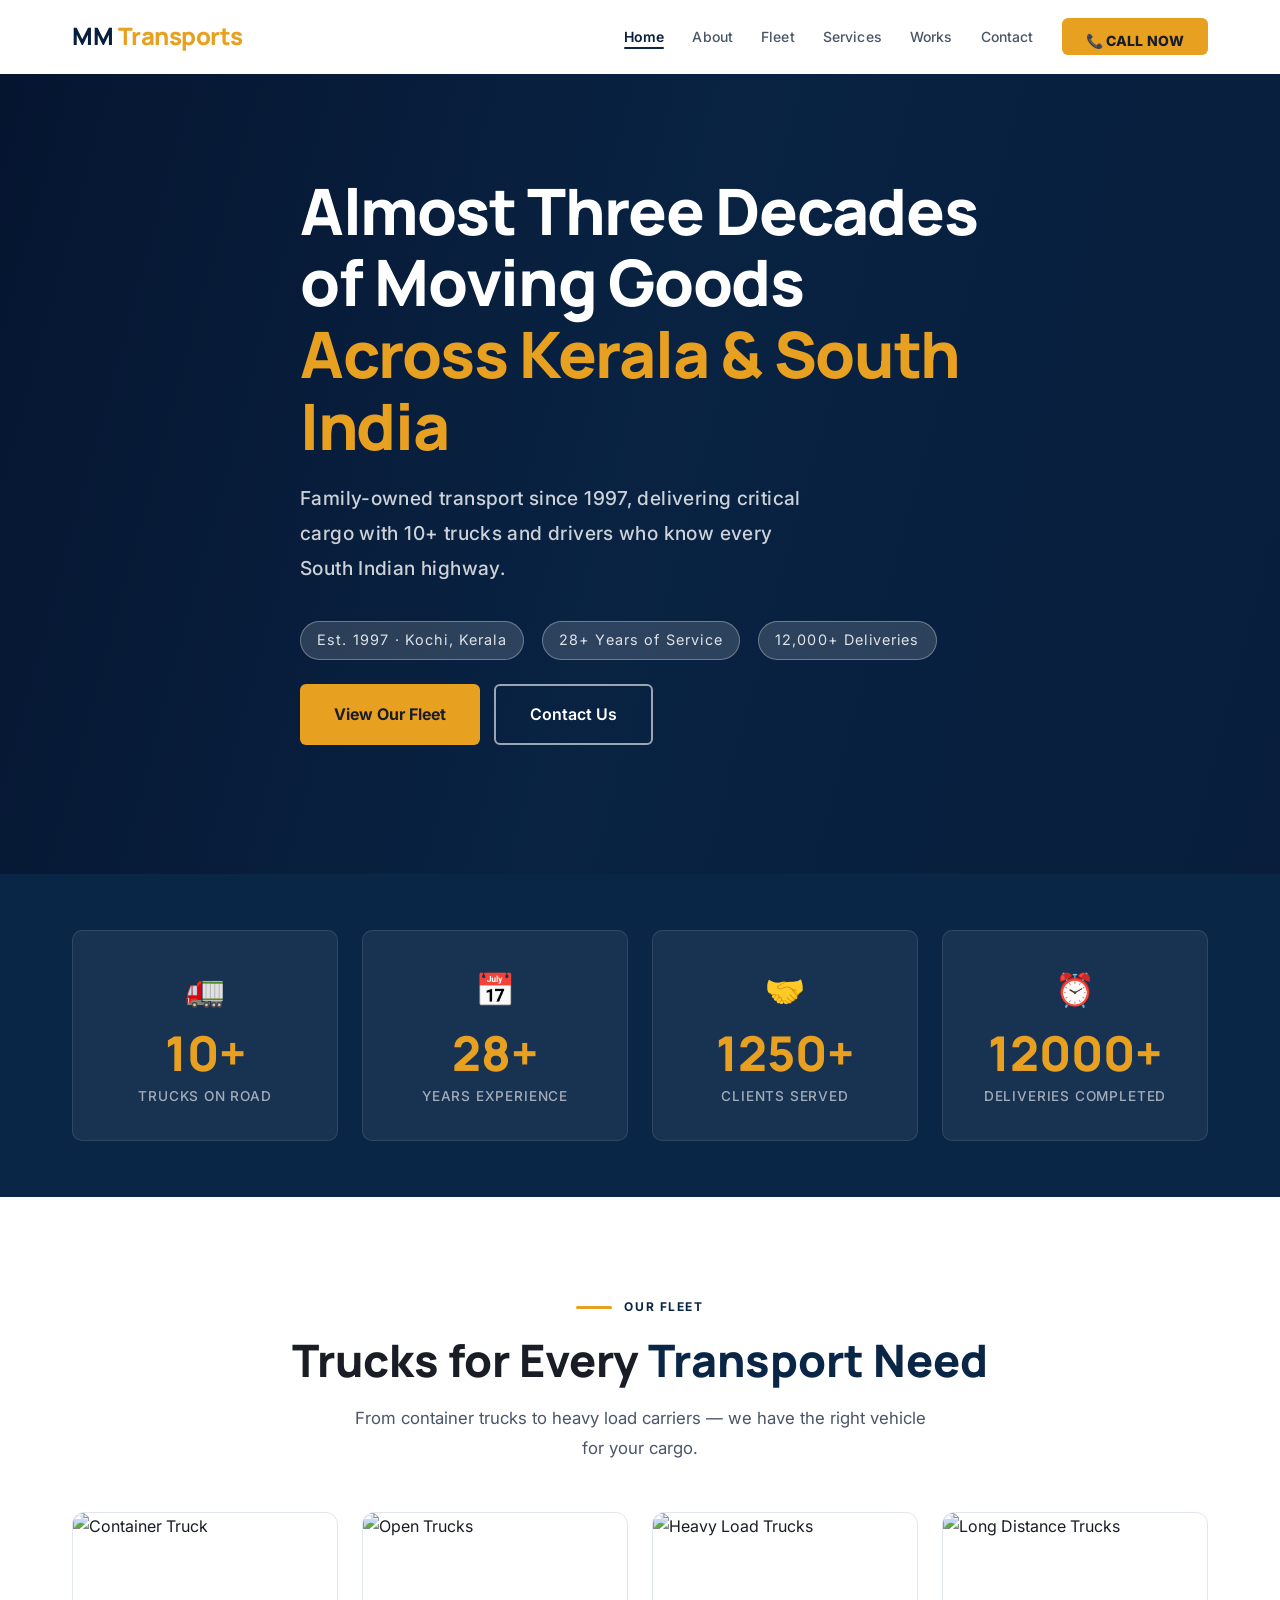
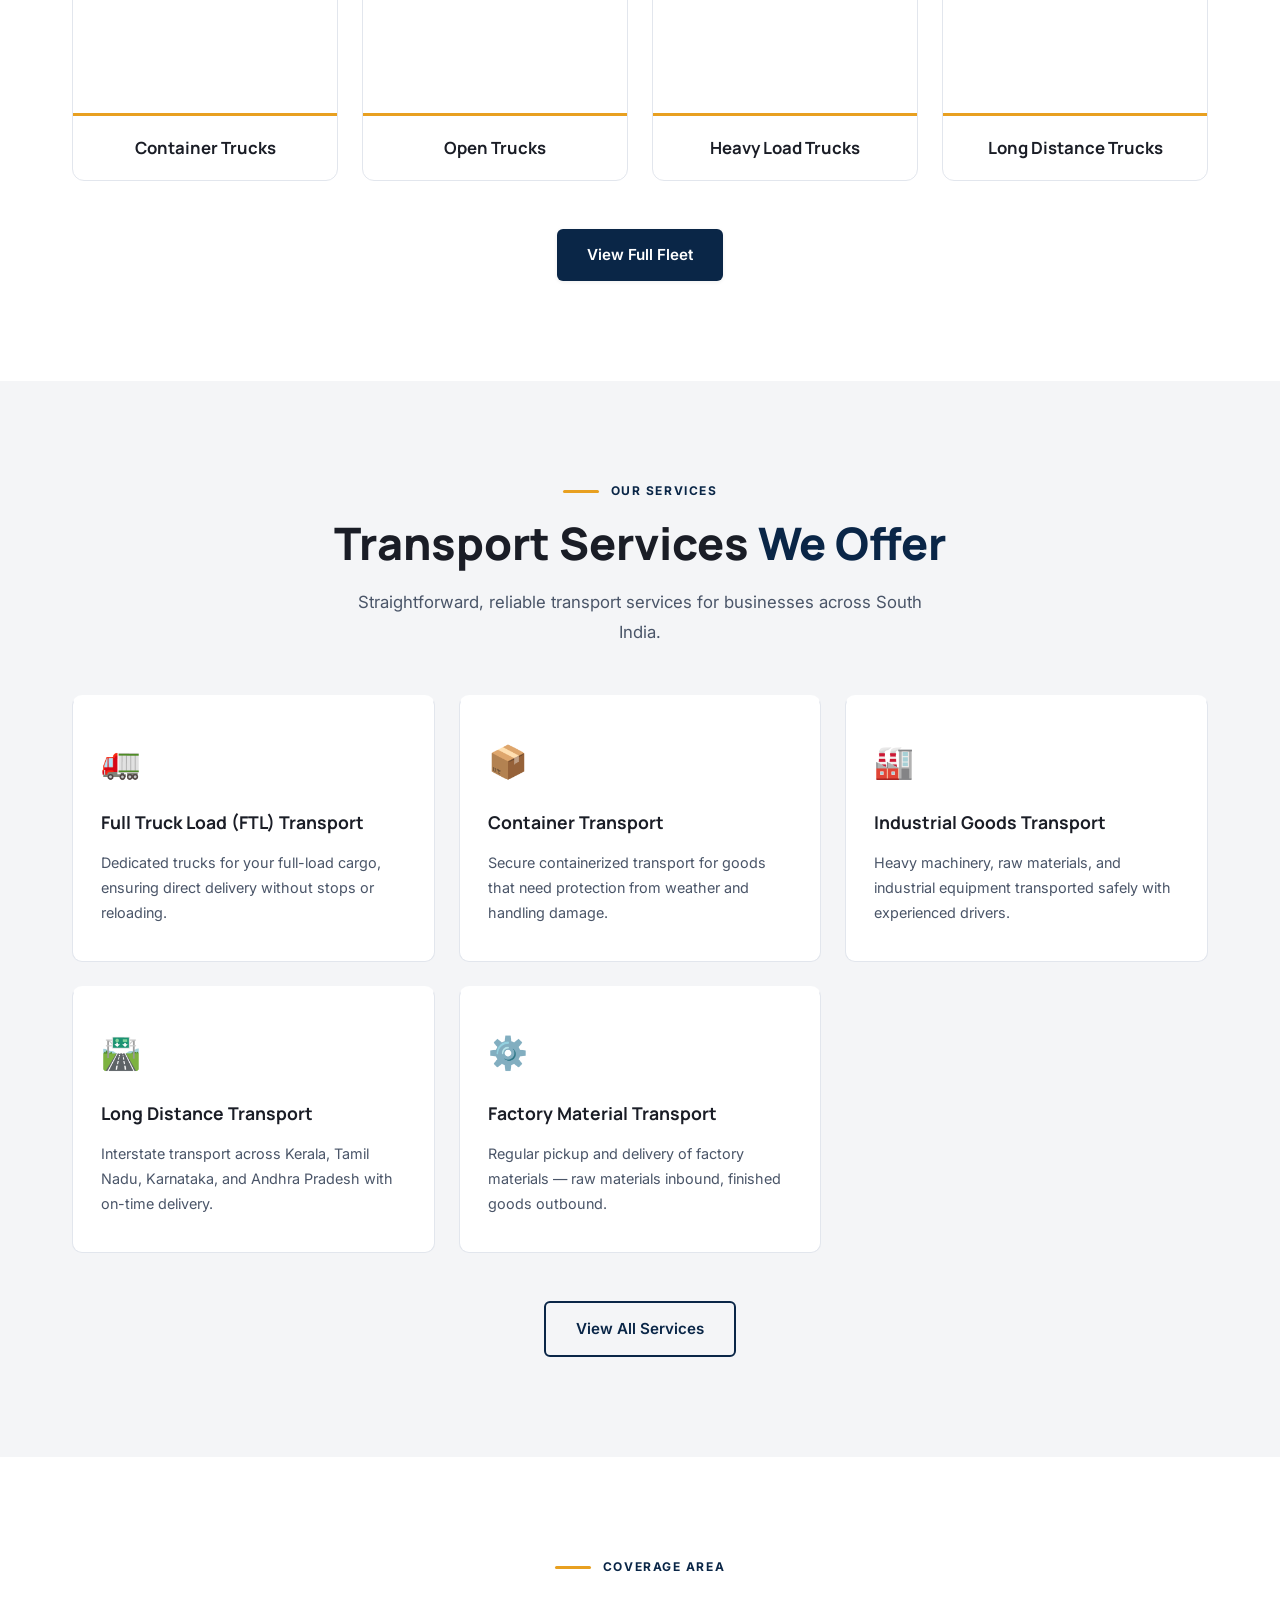
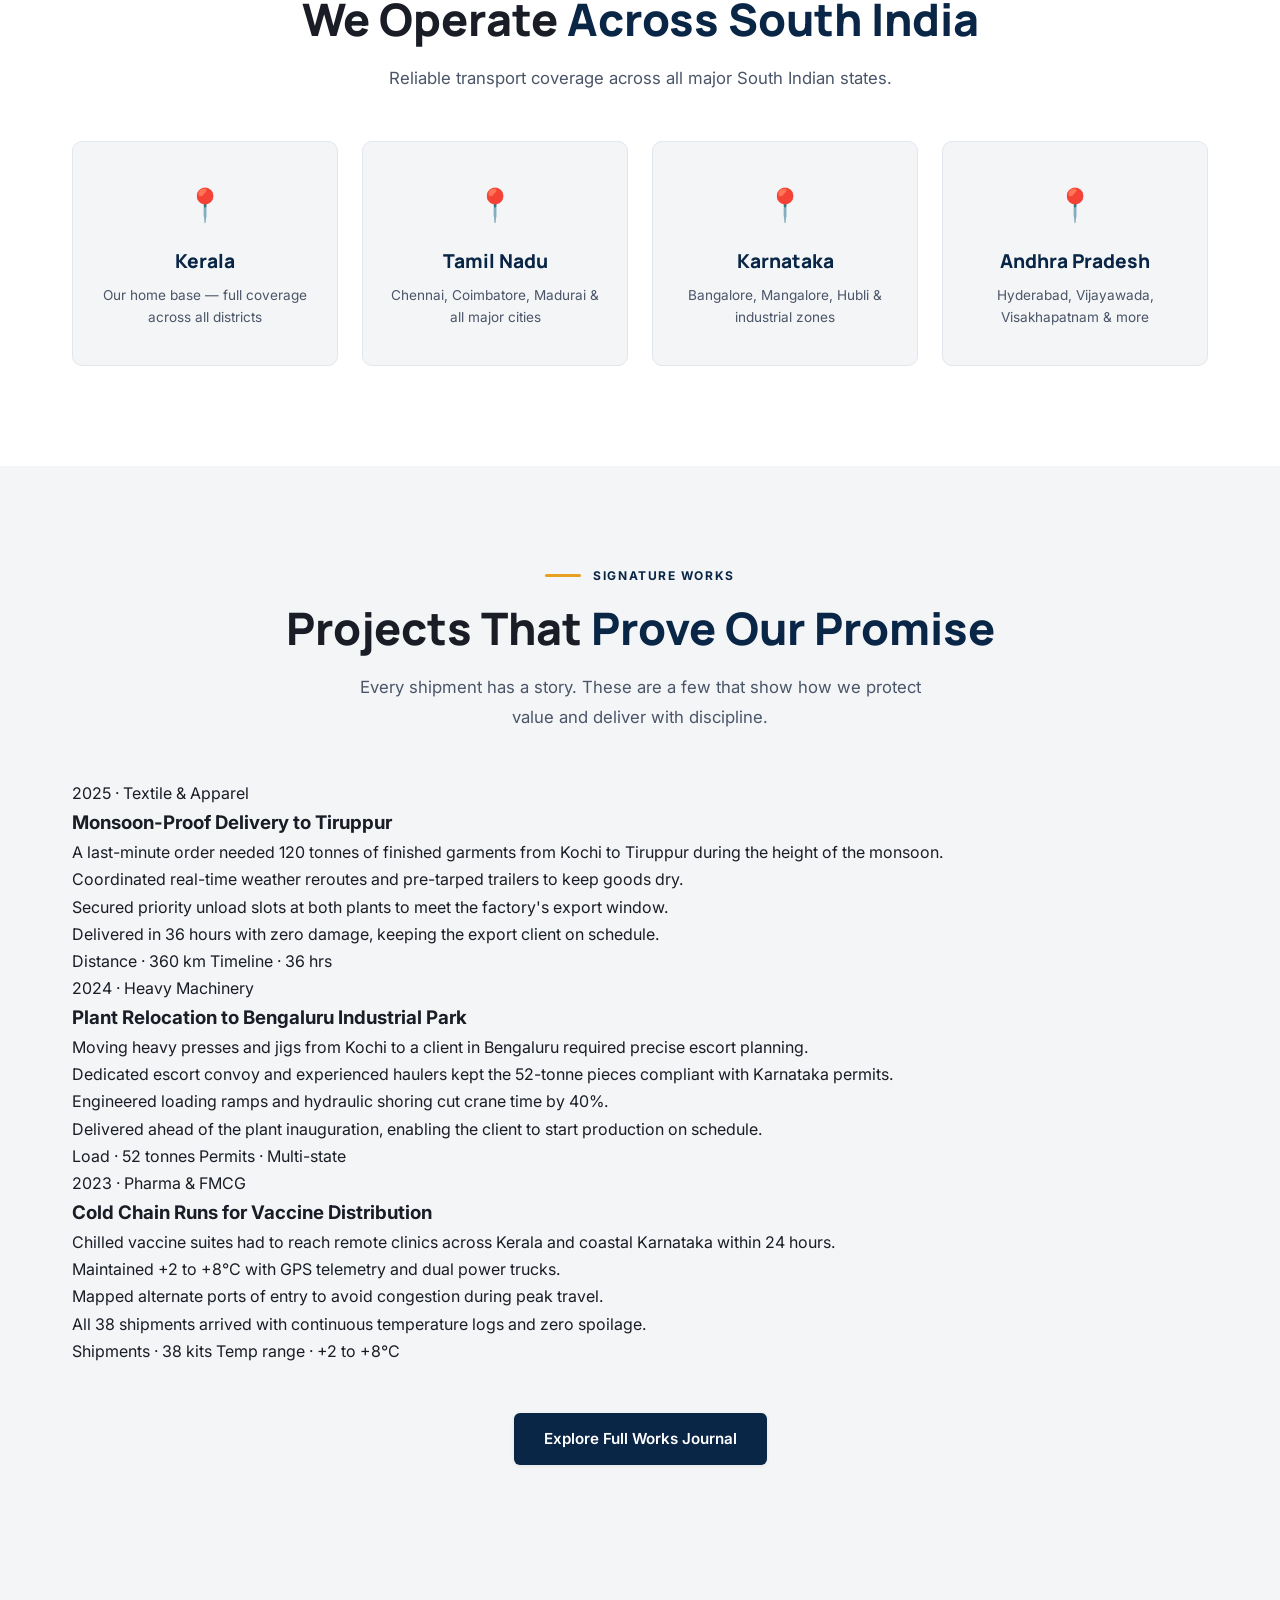
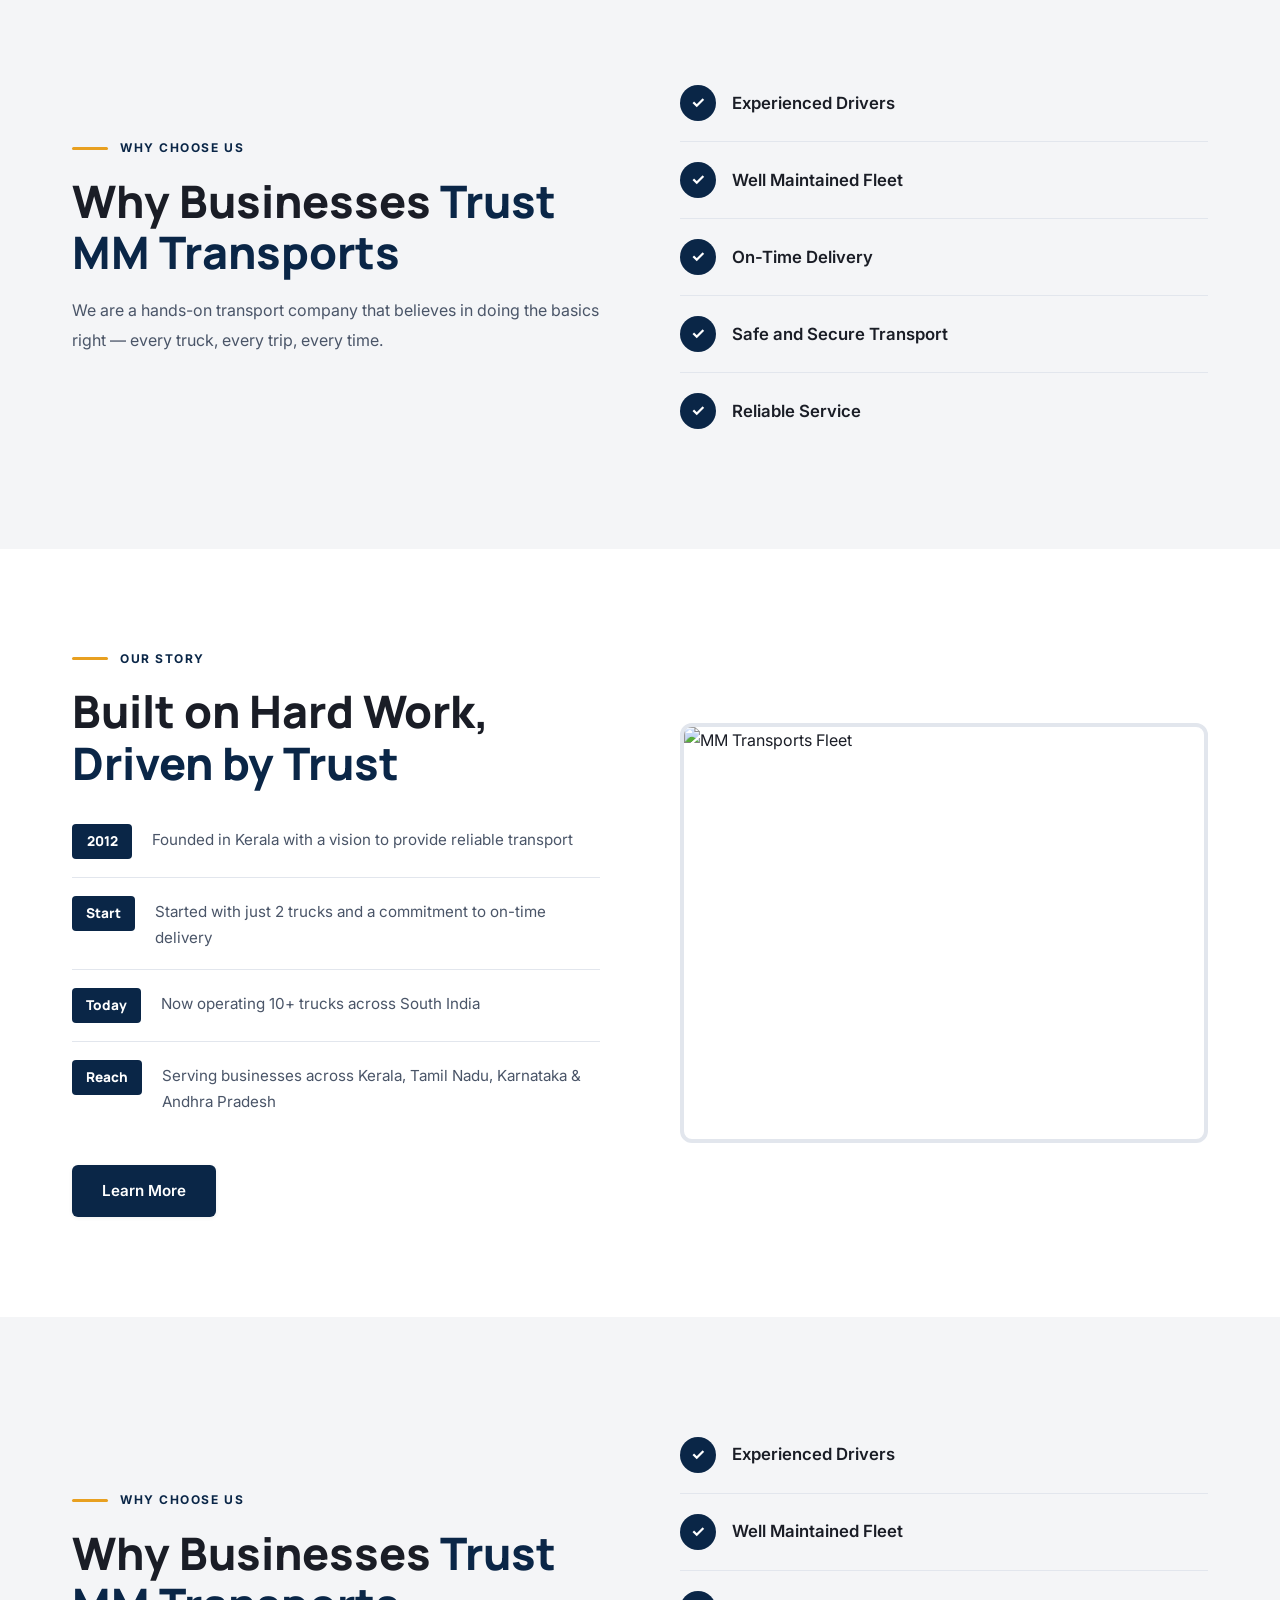
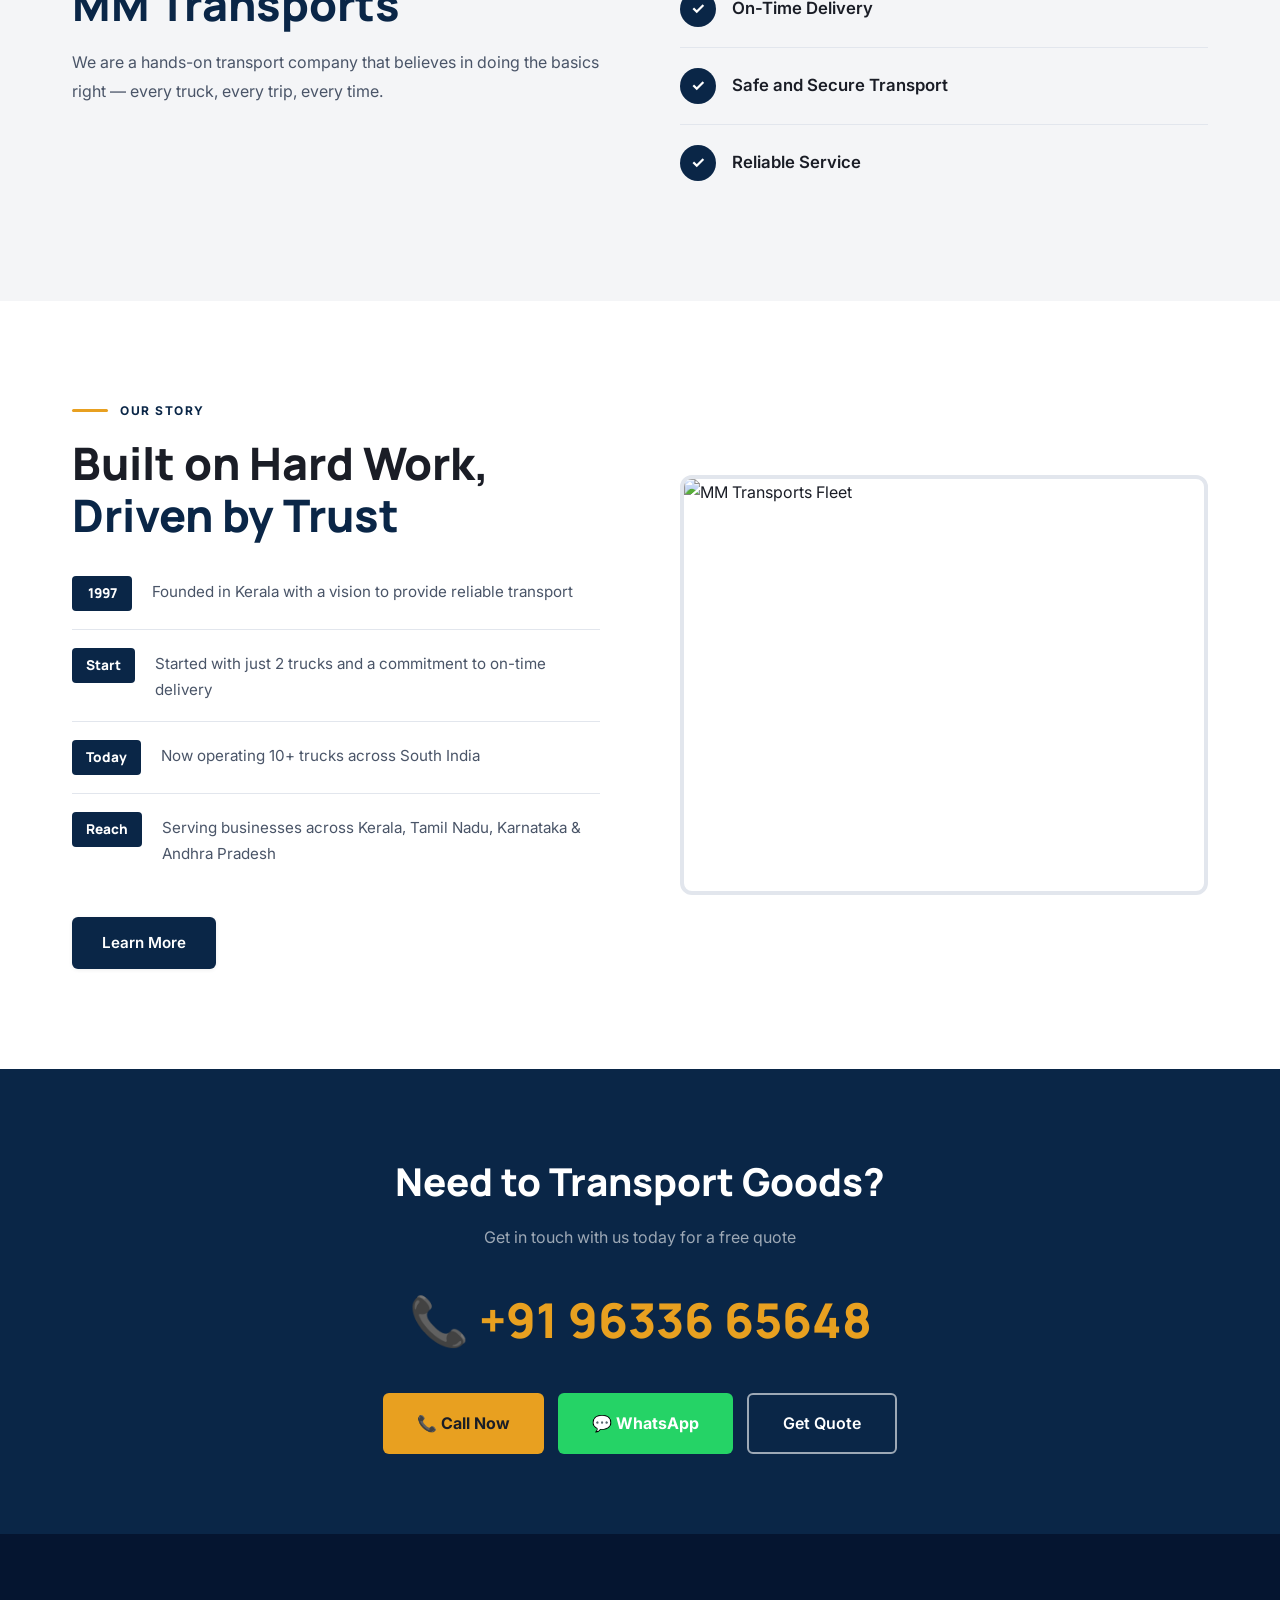
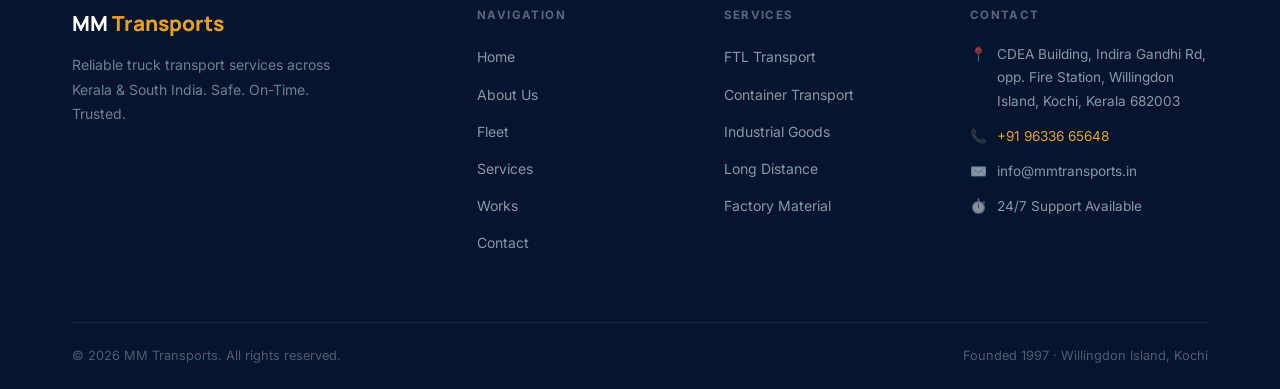
==== index.html @ feaeed1c "Center CTA button text and remove redundant hero company name" ====
<!DOCTYPE html>
<html lang="en">
<head>
  <meta charset="UTF-8" />
  <meta name="viewport" content="width=device-width, initial-scale=1.0" />
  <title>MM Transports — Almost 30 Years of Trusted Trucking Across South India</title>
  <meta name="description"
    content="MM Transports has been moving goods across Kerala and South India since 1997. 10+ trucks, 28+ years of experience, and 12,000+ successful deliveries built on safety and trust." />
  <link rel="canonical" href="https://mmtransports.in/" />
  <meta property="og:title" content="MM Transports — Almost 30 Years of Trusted Trucking Across South India" />
  <meta property="og:description" content="MM Transports has been moving goods across Kerala and South India since 1997. 10+ trucks, 28+ years of experience, and 12,000+ successful deliveries built on safety and trust." />
  <meta property="og:image" content="https://mmtransports.in/og-image.jpg" />
  <meta property="og:url" content="https://mmtransports.in/" />
  <meta property="og:type" content="website" />
  <link rel="stylesheet" href="style.css" />
  <script type="application/ld+json">
  {
    "@context": "https://schema.org",
    "@type": "MovingCompany",
    "name": "MM Transports",
    "image": "https://mmtransports.in/og-image.jpg",
    "description": "Family-owned transport since 1997, delivering critical cargo with 10+ trucks across South India.",
    "url": "https://mmtransports.in/",
    "telephone": "+919633665648",
    "address": {
      "@type": "PostalAddress",
      "streetAddress": "CDEA Building, Indira Gandhi Rd, opp. Fire Station, Willingdon Island",
      "addressLocality": "Kochi",
      "addressRegion": "Kerala",
      "postalCode": "682003",
      "addressCountry": "IN"
    },
    "foundingDate": "1997"
  }
  </script>
</head>
<body>

  <!-- ========== HEADER ========== -->
  <header class="site-header" id="site-header">
    <div class="container">
      <nav class="nav-inner">
        <a href="index.html" class="nav-logo">MM <span>Transports</span></a>
        <ul class="nav-links" id="nav-links">
          <li><a href="index.html">Home</a></li>
          <li><a href="about.html">About</a></li>
          <li><a href="fleet.html">Fleet</a></li>
          <li><a href="services.html">Services</a></li>
          <li><a href="works.html">Works</a></li>
          <li><a href="contact.html">Contact</a></li>
          <li><a href="tel:+919633665648" class="nav-cta nav-cta-phone">📞 CALL NOW</a></li>
        </ul>
        <button class="nav-toggle" id="nav-toggle" aria-label="Toggle navigation menu">
          <span></span><span></span><span></span>
        </button>
      </nav>
    </div>
  </header>

          <li><a href="tel:+919633665648" class="nav-cta nav-cta-phone">📞 CALL NOW</a></li>
        </ul>
        <button class="nav-toggle" id="nav-toggle" aria-label="Toggle navigation menu">
          <span></span><span></span><span></span>
        </button>
      </nav>
    </div>
  </header>

  <!-- ========== HERO ========== -->
  <section class="hero">
    <img src="https://images.unsplash.com/photo-1601584115197-04eefb3b6b0f?w=1920&q=80"
      alt="MM Transports truck fleet on highway" class="hero-photo" />
    <div class="hero-overlay"></div>
    <div class="container">
      <div class="hero-content">
        <h1 class="hero-title">
          Almost Three Decades of Moving Goods<br />
          <span>Across Kerala & South India</span>
        </h1>
        <p class="hero-desc">
          Family-owned transport since 1997, delivering critical cargo with 10+ trucks and drivers who know every South Indian highway.
        </p>
        <div class="hero-meta">
          <span>Est. 1997 · Kochi, Kerala</span>
          <span>28+ Years of Service</span>
          <span>12,000+ Deliveries</span>
        </div>
        <div class="hero-actions">
          <a href="fleet.html" class="btn btn-amber btn-lg">View Our Fleet</a>
          <a href="contact.html" class="btn btn-outline-white btn-lg">Contact Us</a>
        </div>
      </div>
    </div>
  </section>

  <!-- ========== FLEET STRENGTH SECTION ========== -->
  <section class="fleet-strength">
    <div class="container">
      <div class="fleet-strength-grid">
        <div class="strength-card reveal">
          <div class="strength-icon">🚛</div>
          <div class="strength-number" data-target="10" data-suffix="+">0+</div>
          <div class="strength-label">Trucks on Road</div>
        </div>
        <div class="strength-card reveal reveal-delay-1">
          <div class="strength-icon">📅</div>
          <div class="strength-number" data-target="28" data-suffix="+">0+</div>
          <div class="strength-label">Years Experience</div>
        </div>
        <div class="strength-card reveal reveal-delay-2">
          <div class="strength-icon">🤝</div>
          <div class="strength-number" data-target="1250" data-suffix="+">0+</div>
          <div class="strength-label">Clients Served</div>
        </div>
        <div class="strength-card reveal reveal-delay-3">
          <div class="strength-icon">⏰</div>
          <div class="strength-number" data-target="12000" data-suffix="+">0+</div>
          <div class="strength-label">Deliveries Completed</div>
        </div>
      </div>
    </div>
  </section>

  <!-- ========== FLEET PREVIEW SECTION ========== -->
  <section class="section bg-white" id="fleet-preview">
    <div class="container">
      <div class="text-center reveal" style="margin-bottom: 48px;">
        <div class="section-tag" style="justify-content:center;">
          <div class="section-tag-line"></div>
          <span class="section-tag-text">Our Fleet</span>
        </div>
        <h2 class="section-title">Trucks for Every <span>Transport Need</span></h2>
        <p class="section-sub">From container trucks to heavy load carriers — we have the right vehicle for your cargo.
        </p>
      </div>

      <div class="fleet-preview-grid">
        <div class="fleet-preview-card reveal">
          <div class="fleet-preview-img">
            <img src="https://images.unsplash.com/photo-1586528116311-ad8dd3c8310d?w=600&q=80" alt="Container Truck" />
          </div>
          <div class="fleet-preview-label">Container Trucks</div>
        </div>
        <div class="fleet-preview-card reveal reveal-delay-1">
          <div class="fleet-preview-img">
            <img src="https://images.unsplash.com/photo-1519003722824-194d4455a60c?w=600&q=80" alt="Open Trucks" />
          </div>
          <div class="fleet-preview-label">Open Trucks</div>
        </div>
        <div class="fleet-preview-card reveal reveal-delay-2">
          <div class="fleet-preview-img">
            <img src="https://images.unsplash.com/photo-1558618666-fcd25c85f82e?w=600&q=80" alt="Heavy Load Trucks" />
          </div>
          <div class="fleet-preview-label">Heavy Load Trucks</div>
        </div>
        <div class="fleet-preview-card reveal reveal-delay-3">
          <div class="fleet-preview-img">
            <img src="https://images.unsplash.com/photo-1601584115197-04eefb3b6b0f?w=600&q=80"
              alt="Long Distance Trucks" />
          </div>
          <div class="fleet-preview-label">Long Distance Trucks</div>
        </div>
      </div>

      <div style="margin-top: 48px; text-align: center;">
        <a href="fleet.html" class="btn btn-primary">View Full Fleet</a>
      </div>
    </div>
  </section>

  <!-- ========== SERVICES SECTION ========== -->
  <section class="section bg-gray" id="services">
    <div class="container">
      <div class="text-center reveal" style="margin-bottom: 48px;">
        <div class="section-tag" style="justify-content:center;">
          <div class="section-tag-line"></div>
          <span class="section-tag-text">Our Services</span>
        </div>
        <h2 class="section-title">Transport Services <span>We Offer</span></h2>
        <p class="section-sub">Straightforward, reliable transport services for businesses across South India.</p>
      </div>

      <div class="services-grid">
        <div class="service-home-card reveal">
          <div class="service-home-icon">🚛</div>
          <h3 class="service-home-title">Full Truck Load (FTL) Transport</h3>
          <p class="service-home-text">Dedicated trucks for your full-load cargo, ensuring direct delivery without stops
            or reloading.</p>
        </div>
        <div class="service-home-card reveal reveal-delay-1">
          <div class="service-home-icon">📦</div>
          <h3 class="service-home-title">Container Transport</h3>
          <p class="service-home-text">Secure containerized transport for goods that need protection from weather and
            handling damage.</p>
        </div>
        <div class="service-home-card reveal reveal-delay-2">
          <div class="service-home-icon">🏭</div>
          <h3 class="service-home-title">Industrial Goods Transport</h3>
          <p class="service-home-text">Heavy machinery, raw materials, and industrial equipment transported safely with
            experienced drivers.</p>
        </div>
        <div class="service-home-card reveal reveal-delay-3">
          <div class="service-home-icon">🛣️</div>
          <h3 class="service-home-title">Long Distance Transport</h3>
          <p class="service-home-text">Interstate transport across Kerala, Tamil Nadu, Karnataka, and Andhra Pradesh
            with on-time delivery.</p>
        </div>
        <div class="service-home-card reveal reveal-delay-4">
          <div class="service-home-icon">⚙️</div>
          <h3 class="service-home-title">Factory Material Transport</h3>
          <p class="service-home-text">Regular pickup and delivery of factory materials — raw materials inbound,
            finished goods outbound.</p>
        </div>
      </div>

      <div style="margin-top: 48px; text-align: center;">
        <a href="services.html" class="btn btn-outline">View All Services</a>
      </div>
    </div>
  </section>

  <!-- ========== COVERAGE AREA SECTION ========== -->
  <section class="section bg-white" id="coverage">
    <div class="container">
      <div class="text-center reveal" style="margin-bottom: 48px;">
        <div class="section-tag" style="justify-content:center;">
          <div class="section-tag-line"></div>
          <span class="section-tag-text">Coverage Area</span>
        </div>
        <h2 class="section-title">We Operate <span>Across South India</span></h2>
        <p class="section-sub">Reliable transport coverage across all major South Indian states.</p>
      </div>

      <div class="coverage-grid">
        <div class="coverage-card reveal">
          <div class="coverage-state-icon">📍</div>
          <h3 class="coverage-state">Kerala</h3>
          <p class="coverage-desc">Our home base — full coverage across all districts</p>
        </div>
        <div class="coverage-card reveal reveal-delay-1">
          <div class="coverage-state-icon">📍</div>
          <h3 class="coverage-state">Tamil Nadu</h3>
          <p class="coverage-desc">Chennai, Coimbatore, Madurai & all major cities</p>
        </div>
        <div class="coverage-card reveal reveal-delay-2">
          <div class="coverage-state-icon">📍</div>
          <h3 class="coverage-state">Karnataka</h3>
          <p class="coverage-desc">Bangalore, Mangalore, Hubli & industrial zones</p>
        </div>
        <div class="coverage-card reveal reveal-delay-3">
          <div class="coverage-state-icon">📍</div>
          <h3 class="coverage-state">Andhra Pradesh</h3>
          <p class="coverage-desc">Hyderabad, Vijayawada, Visakhapatnam & more</p>
        </div>
      </div>
    </div>
  </section>

  <!-- ========== SIGNATURE WORKS SECTION ========== -->
  <section class="section bg-gray" id="work-preview">
    <div class="container">
      <div class="text-center reveal" style="margin-bottom: 48px;">
        <div class="section-tag" style="justify-content:center;">
          <div class="section-tag-line"></div>
          <span class="section-tag-text">Signature Works</span>
        </div>
        <h2 class="section-title">Projects That <span>Prove Our Promise</span></h2>
        <p class="section-sub">Every shipment has a story. These are a few that show how we protect value and deliver with discipline.</p>
      </div>

      <div class="work-grid">
        <article class="work-card reveal">
          <div class="work-pill">2025 · Textile & Apparel</div>
          <h3 class="work-title">Monsoon-Proof Delivery to Tiruppur</h3>
          <p class="work-summary">A last-minute order needed 120 tonnes of finished garments from Kochi to Tiruppur during the height of the monsoon.</p>
          <ul class="work-highlights">
            <li>Coordinated real-time weather reroutes and pre-tarped trailers to keep goods dry.</li>
            <li>Secured priority unload slots at both plants to meet the factory's export window.</li>
            <li>Delivered in 36 hours with zero damage, keeping the export client on schedule.</li>
          </ul>
          <div class="work-meta">
            <span>Distance · 360 km</span>
            <span>Timeline · 36 hrs</span>
          </div>
        </article>

        <article class="work-card reveal reveal-delay-1">
          <div class="work-pill">2024 · Heavy Machinery</div>
          <h3 class="work-title">Plant Relocation to Bengaluru Industrial Park</h3>
          <p class="work-summary">Moving heavy presses and jigs from Kochi to a client in Bengaluru required precise escort planning.</p>
          <ul class="work-highlights">
            <li>Dedicated escort convoy and experienced haulers kept the 52-tonne pieces compliant with Karnataka permits.</li>
            <li>Engineered loading ramps and hydraulic shoring cut crane time by 40%.</li>
            <li>Delivered ahead of the plant inauguration, enabling the client to start production on schedule.</li>
          </ul>
          <div class="work-meta">
            <span>Load · 52 tonnes</span>
            <span>Permits · Multi-state</span>
          </div>
        </article>

        <article class="work-card reveal reveal-delay-2">
          <div class="work-pill">2023 · Pharma & FMCG</div>
          <h3 class="work-title">Cold Chain Runs for Vaccine Distribution</h3>
          <p class="work-summary">Chilled vaccine suites had to reach remote clinics across Kerala and coastal Karnataka within 24 hours.</p>
          <ul class="work-highlights">
            <li>Maintained +2 to +8°C with GPS telemetry and dual power trucks.</li>
            <li>Mapped alternate ports of entry to avoid congestion during peak travel.</li>
            <li>All 38 shipments arrived with continuous temperature logs and zero spoilage.</li>
          </ul>
          <div class="work-meta">
            <span>Shipments · 38 kits</span>
            <span>Temp range · +2 to +8°C</span>
          </div>
        </article>
      </div>

      <div style="margin-top: 48px; text-align: center;">
        <a href="works.html" class="btn btn-primary">Explore Full Works Journal</a>
      </div>
    </div>
  </section>

  <!-- ========== WHY CHOOSE US SECTION ========== -->
  <section class="section bg-gray" id="why-us">
    <div class="container">
      <div class="grid-2" style="gap: 80px;">
        <div class="reveal">
          <div class="section-tag">
            <div class="section-tag-line"></div>
            <span class="section-tag-text">Why Choose Us</span>
          </div>
          <h2 class="section-title">Why Businesses <span>Trust MM Transports</span></h2>
          <p style="color: var(--text-mid); line-height: 1.85; margin-bottom: 20px;">
            We are a hands-on transport company that believes in doing the basics right — every truck, every trip, every
            time.
          </p>
        </div>

        <div class="reveal reveal-delay-2">
          <div class="checklist-section">
            <div class="checklist-item-home">
              <span class="checklist-check-icon">✓</span>
              <span>Experienced Drivers</span>
            </div>
            <div class="checklist-item-home">
              <span class="checklist-check-icon">✓</span>
              <span>Well Maintained Fleet</span>
            </div>
            <div class="checklist-item-home">
              <span class="checklist-check-icon">✓</span>
              <span>On-Time Delivery</span>
            </div>
            <div class="checklist-item-home">
              <span class="checklist-check-icon">✓</span>
              <span>Safe and Secure Transport</span>
            </div>
            <div class="checklist-item-home">
              <span class="checklist-check-icon">✓</span>
              <span>Reliable Service</span>
            </div>
          </div>
        </div>
      </div>
    </div>
  </section>

  <!-- ========== ABOUT PREVIEW SECTION ========== -->
  <section class="section bg-white" id="about-preview">
    <div class="container">
      <div class="grid-2" style="gap: 80px;">
        <div class="reveal">
          <div class="section-tag">
            <div class="section-tag-line"></div>
            <span class="section-tag-text">Our Story</span>
          </div>
          <h2 class="section-title">Built on Hard Work, <span>Driven by Trust</span></h2>
          <div class="about-story">
            <div class="story-milestone">
              <div class="story-year">2012</div>
              <div class="story-text">Founded in Kerala with a vision to provide reliable transport</div>
            </div>
            <div class="story-milestone">
              <div class="story-year">Start</div>
              <div class="story-text">Started with just 2 trucks and a commitment to on-time delivery</div>
            </div>
            <div class="story-milestone">
              <div class="story-year">Today</div>
              <div class="story-text">Now operating 10+ trucks across South India</div>
            </div>
            <div class="story-milestone">
              <div class="story-year">Reach</div>
              <div class="story-text">Serving businesses across Kerala, Tamil Nadu, Karnataka & Andhra Pradesh</div>
            </div>
          </div>
          <a href="about.html" class="btn btn-primary" style="margin-top: 32px;">Learn More</a>
        </div>

        <div class="reveal reveal-delay-2">
          <img src="https://images.unsplash.com/photo-1601584115197-04eefb3b6b0f?w=700&q=80" alt="MM Transports Fleet"
            class="about-preview-image" />
        </div>
      </div>
    </div>
  </section>

  <!-- ========== CONTACT CTA SECTION ========== -->
  <section class="section bg-gray" id="why-us">
    <div class="container">
      <div class="grid-2" style="gap: 80px;">
        <div class="reveal">
          <div class="section-tag">
            <div class="section-tag-line"></div>
            <span class="section-tag-text">Why Choose Us</span>
          </div>
          <h2 class="section-title">Why Businesses <span>Trust MM Transports</span></h2>
          <p style="color: var(--text-mid); line-height: 1.85; margin-bottom: 20px;">
            We are a hands-on transport company that believes in doing the basics right — every truck, every trip, every
            time.
          </p>
        </div>

        <div class="reveal reveal-delay-2">
          <div class="checklist-section">
            <div class="checklist-item-home">
              <span class="checklist-check-icon">✓</span>
              <span>Experienced Drivers</span>
            </div>
            <div class="checklist-item-home">
              <span class="checklist-check-icon">✓</span>
              <span>Well Maintained Fleet</span>
            </div>
            <div class="checklist-item-home">
              <span class="checklist-check-icon">✓</span>
              <span>On-Time Delivery</span>
            </div>
            <div class="checklist-item-home">
              <span class="checklist-check-icon">✓</span>
              <span>Safe and Secure Transport</span>
            </div>
            <div class="checklist-item-home">
              <span class="checklist-check-icon">✓</span>
              <span>Reliable Service</span>
            </div>
          </div>
        </div>
      </div>
    </div>
  </section>

  <!-- ========== ABOUT PREVIEW SECTION ========== -->
  <section class="section bg-white" id="about-preview">
    <div class="container">
      <div class="grid-2" style="gap: 80px;">
        <div class="reveal">
          <div class="section-tag">
            <div class="section-tag-line"></div>
            <span class="section-tag-text">Our Story</span>
          </div>
          <h2 class="section-title">Built on Hard Work, <span>Driven by Trust</span></h2>
          <div class="about-story">
            <div class="story-milestone">
              <div class="story-year">1997</div>
              <div class="story-text">Founded in Kerala with a vision to provide reliable transport</div>
            </div>
            <div class="story-milestone">
              <div class="story-year">Start</div>
              <div class="story-text">Started with just 2 trucks and a commitment to on-time delivery</div>
            </div>
            <div class="story-milestone">
              <div class="story-year">Today</div>
              <div class="story-text">Now operating 10+ trucks across South India</div>
            </div>
            <div class="story-milestone">
              <div class="story-year">Reach</div>
              <div class="story-text">Serving businesses across Kerala, Tamil Nadu, Karnataka & Andhra Pradesh</div>
            </div>
          </div>
          <a href="about.html" class="btn btn-primary" style="margin-top: 32px;">Learn More</a>
        </div>

        <div class="reveal reveal-delay-2">
          <img src="https://images.unsplash.com/photo-1601584115197-04eefb3b6b0f?w=700&q=80" alt="MM Transports Fleet"
            class="about-preview-image" />
        </div>
      </div>
    </div>
  </section>

  <!-- ========== CONTACT CTA SECTION ========== -->
  <section class="contact-cta">
    <div class="container">
      <div class="contact-cta-inner reveal">
        <h2 class="contact-cta-title">Need to Transport Goods?</h2>
        <p class="contact-cta-subtitle">Get in touch with us today for a free quote</p>
        <div class="contact-cta-phone">
          <a href="tel:+919633665648">📞 +91 96336 65648</a>
        </div>
        <div class="contact-cta-actions">
          <a href="tel:+919633665648" class="btn btn-amber btn-lg">📞 Call Now</a>
          <a href="https://wa.me/919633665648" class="btn btn-whatsapp btn-lg" target="_blank" rel="noopener">💬
            WhatsApp</a>
          <a href="contact.html" class="btn btn-outline-white btn-lg">Get Quote</a>
        </div>
      </div>
    </div>
  </section>

  <!-- ========== FOOTER ========== -->
  <footer class="site-footer">
    <div class="container">
      <div class="footer-grid">
        <div>
          <div class="footer-brand-name">MM <span>Transports</span></div>
          <p class="footer-tagline">Reliable truck transport services across Kerala & South India. Safe. On-Time.
            Trusted.</p>
        </div>
        <div>
          <div class="footer-heading">Navigation</div>
          <ul class="footer-links">
            <li><a href="index.html">Home</a></li>
            <li><a href="about.html">About Us</a></li>
            <li><a href="fleet.html">Fleet</a></li>
            <li><a href="services.html">Services</a></li>
            <li><a href="works.html">Works</a></li>
            <li><a href="contact.html">Contact</a></li>
          </ul>
        </div>
        <div>
          <div class="footer-heading">Services</div>
          <ul class="footer-links">
            <li><a href="services.html">FTL Transport</a></li>
            <li><a href="services.html">Container Transport</a></li>
            <li><a href="services.html">Industrial Goods</a></li>
            <li><a href="services.html">Long Distance</a></li>
            <li><a href="services.html">Factory Material</a></li>
          </ul>
        </div>
        <div>
          <div class="footer-heading">Contact</div>
          <div class="footer-contact-item"><span>📍</span><span>CDEA Building, Indira Gandhi Rd, opp. Fire Station, Willingdon Island, Kochi, Kerala 682003</span></div>
          <div class="footer-contact-item"><span>📞</span><span><a href="tel:+919633665648"
                style="color:var(--amber);">+91 96336 65648</a></span></div>
          <div class="footer-contact-item"><span>✉️</span><span>info@mmtransports.in</span></div>
          <div class="footer-contact-item"><span>⏱️</span><span>24/7 Support Available</span></div>
        </div>
      </div>
      <div class="footer-bottom">
        <span>© 2026 MM Transports. All rights reserved.</span>
        <span>Founded 1997 · Willingdon Island, Kochi</span>
      </div>
    </div>
  </footer>

  <script src="main.js"></script>
</body>
</html>
---- style.css ----
/* ============================================================
   MM TRANSPORTS — PHYSICAL TRUCK TRANSPORTER DESIGN SYSTEM
   Light Theme · Navy & Amber · Industrial / Fleet-Focused
   ============================================================ */

/* ---------- Google Fonts ---------- */
@import url('https://fonts.googleapis.com/css2?family=Manrope:wght@400;500;600;700;800&family=Inter:wght@300;400;500;600&display=swap');

/* ---------- CSS Variables ---------- */
:root {
  /* Core Palette */
  --navy: #0A2647;
  --navy-dark: #071E3D;
  --navy-deep: #051530;
  --amber: #E8A020;
  --amber-dark: #C4860F;
  --amber-light: #FFF3DB;

  /* Backgrounds */
  --bg-white: #FFFFFF;
  --bg-gray: #F4F5F7;
  --bg-gray-mid: #ECEEF1;
  --bg-navy: #0A2647;

  /* Text */
  --text-dark: #1A1D26;
  --text-mid: #4A5568;
  --text-light: #718096;
  --text-xlight: #A0AEC0;

  /* Borders */
  --border: #E2E6ED;
  --border-dark: #C8D0DC;

  /* Shadows */
  --shadow-sm: 0 1px 4px rgba(0, 0, 0, 0.07);
  --shadow-md: 0 4px 16px rgba(0, 0, 0, 0.09);
  --shadow-lg: 0 12px 40px rgba(0, 0, 0, 0.12);
  --shadow-hover: 0 8px 32px rgba(10, 38, 71, 0.14);

  /* Typography */
  --font-head: 'Manrope', sans-serif;
  --font-body: 'Inter', sans-serif;

  /* Spacing */
  --section-py: 100px;
  --container: 1200px;

  /* Transition */
  --ease: cubic-bezier(0.4, 0, 0.2, 1);
  --dur: 0.3s;
}

/* ---------- Reset ---------- */
*,
*::before,
*::after {
  box-sizing: border-box;
  margin: 0;
  padding: 0;
}

html {
  scroll-behavior: smooth;
}

body {
  font-family: var(--font-body);
  background: var(--bg-white);
  color: var(--text-dark);
  line-height: 1.7;
  overflow-x: hidden;
}

a {
  color: inherit;
  text-decoration: none;
}

img {
  display: block;
  max-width: 100%;
}

ul {
  list-style: none;
}

button {
  cursor: pointer;
  border: none;
  background: none;
  font-family: inherit;
}

/* ---------- Scrollbar ---------- */
::-webkit-scrollbar {
  width: 6px;
}

::-webkit-scrollbar-track {
  background: var(--bg-gray);
}

::-webkit-scrollbar-thumb {
  background: var(--navy);
  border-radius: 3px;
}

/* ============================================================
   UTILITY
   ============================================================ */
.container {
  max-width: var(--container);
  margin: 0 auto;
  padding: 0 32px;
}

.section {
  padding: var(--section-py) 0;
}

.bg-white {
  background: var(--bg-white);
}

.bg-gray {
  background: var(--bg-gray);
}

.bg-navy {
  background: var(--bg-navy);
}

.text-center {
  text-align: center;
}

.section-tag {
  display: flex;
  align-items: center;
  gap: 12px;
  margin-bottom: 16px;
}

.section-tag-line {
  width: 36px;
  height: 3px;
  background: var(--amber);
  border-radius: 2px;
  flex-shrink: 0;
}

.section-tag-text {
  font-size: 0.75rem;
  font-weight: 700;
  letter-spacing: 0.13em;
  text-transform: uppercase;
  color: var(--navy);
}

.section-title {
  font-family: var(--font-head);
  font-size: clamp(1.9rem, 3.5vw, 2.9rem);
  font-weight: 800;
  line-height: 1.15;
  color: var(--text-dark);
  margin-bottom: 18px;
}

.section-title span {
  color: var(--navy);
}

.section-sub {
  font-size: 1.05rem;
  color: var(--text-mid);
  max-width: 580px;
  line-height: 1.8;
}

.text-center .section-sub {
  margin: 0 auto;
}

/* ============================================================
   HEADER
   ============================================================ */
.site-header {
  position: fixed;
  top: 0;
  left: 0;
  right: 0;
  z-index: 1000;
  background: var(--bg-white);
  border-bottom: 1px solid transparent;
  padding: 16px 0;
  transition: border-color var(--dur) var(--ease), box-shadow var(--dur) var(--ease), padding var(--dur) var(--ease);
}

.site-header.scrolled {
  border-bottom-color: var(--border);
  box-shadow: 0 2px 16px rgba(0, 0, 0, 0.06);
  padding: 12px 0;
}

.nav-inner {
  display: flex;
  align-items: center;
  justify-content: space-between;
  gap: 24px;
}

.nav-logo {
  font-family: var(--font-head);
  font-size: 1.5rem;
  font-weight: 800;
  color: var(--navy-dark);
  letter-spacing: -0.02em;
}

.nav-logo span {
  color: var(--amber);
}

.nav-links {
  display: flex;
  gap: 28px;
  align-items: center;
}

.nav-links a {
  font-size: 0.875rem;
  font-weight: 500;
  color: var(--text-mid);
  letter-spacing: 0.01em;
  transition: color var(--dur) var(--ease);
  position: relative;
  padding-bottom: 2px;
}

.nav-links a::after {
  content: '';
  position: absolute;
  bottom: -2px;
  left: 0;
  width: 0;
  height: 2px;
  background: var(--navy);
  transition: width var(--dur) var(--ease);
  border-radius: 1px;
}

.nav-links a:hover,
.nav-links a.active {
  color: var(--navy-dark);
  font-weight: 600;
}

.nav-links a:hover::after,
.nav-links a.active::after {
  width: 100%;
}

.nav-cta {
  display: inline-flex;
  align-items: center;
  justify-content: center;
  gap: 8px;
  font-size: 0.875rem;
  font-weight: 700 !important;
  padding: 11px 24px;
  border-radius: 6px;
  background: var(--navy) !important;
  color: var(--bg-white) !important;
  transition: background var(--dur) var(--ease), transform var(--dur) var(--ease), box-shadow var(--dur) var(--ease) !important;
}

.nav-cta-phone {
  background: var(--amber) !important;
  color: var(--text-dark) !important;
  font-weight: 800 !important;
  letter-spacing: 0.03em;
}

.nav-cta:hover {
  background: var(--navy-dark) !important;
  transform: translateY(-1px);
  box-shadow: var(--shadow-md) !important;
  color: white !important;
}

.nav-cta-phone:hover {
  background: var(--amber-dark) !important;
  color: var(--text-dark) !important;
}

.nav-cta::after {
  display: none !important;
}

/* Hamburger */
.nav-toggle {
  display: none;
  flex-direction: column;
  gap: 5px;
  padding: 4px;
}

.nav-toggle span {
  display: block;
  width: 24px;
  height: 2px;
  background: var(--text-dark);
  border-radius: 2px;
  transition: transform 0.3s var(--ease), opacity 0.3s var(--ease);
}

.nav-toggle.open span:nth-child(1) {
  transform: translateY(7px) rotate(45deg);
}

.nav-toggle.open span:nth-child(2) {
  opacity: 0;
}

.nav-toggle.open span:nth-child(3) {
  transform: translateY(-7px) rotate(-45deg);
}

/* ============================================================
   BUTTONS
   ============================================================ */
.btn {
  display: inline-flex;
  align-items: center;
  gap: 8px;
  font-family: var(--font-body);
  font-size: 0.95rem;
  font-weight: 600;
  padding: 13px 30px;
  border-radius: 6px;
  transition: all var(--dur) var(--ease);
  white-space: nowrap;
}

.btn-primary {
  background: var(--navy);
  color: var(--bg-white);
  box-shadow: var(--shadow-sm);
}

.btn-primary:hover {
  background: var(--navy-dark);
  transform: translateY(-2px);
  box-shadow: var(--shadow-md);
}

.btn-amber {
  background: var(--amber);
  color: var(--text-dark);
  font-weight: 700;
}

.btn-amber:hover {
  background: var(--amber-dark);
  transform: translateY(-2px);
  box-shadow: var(--shadow-md);
}

.btn-outline {
  border: 2px solid var(--navy);
  color: var(--navy);
  background: transparent;
}

.btn-outline:hover {
  background: var(--navy);
  color: var(--bg-white);
  transform: translateY(-2px);
}

.btn-outline-white {
  border: 2px solid rgba(255, 255, 255, 0.6);
  color: var(--bg-white);
  background: transparent;
}

.btn-outline-white:hover {
  background: rgba(255, 255, 255, 0.12);
  border-color: white;
}

.btn-whatsapp {
  background: #25D366;
  color: #ffffff;
  font-weight: 700;
}

.btn-whatsapp:hover {
  background: #1EBE57;
  transform: translateY(-2px);
  box-shadow: var(--shadow-md);
}

.btn-lg {
  font-size: 1rem;
  padding: 15px 34px;
}

/* ============================================================
   HERO
   ============================================================ */
.hero {
  position: relative;
  min-height: 92vh;
  display: flex;
  align-items: center;
  overflow: hidden;
  background: var(--navy-deep);
}

.hero-photo {
  position: absolute;
  inset: 0;
  width: 100%;
  height: 100%;
  object-fit: cover;
  opacity: 0.3;
}

.hero-overlay {
  position: absolute;
  inset: 0;
  background: linear-gradient(105deg,
      rgba(5, 21, 48, 0.92) 0%,
      rgba(10, 38, 71, 0.80) 50%,
      rgba(10, 38, 71, 0.50) 100%);
}

.hero-content {
  position: relative;
  z-index: 2;
  max-width: 680px;
}

.hero-company-name {
  font-family: var(--font-head);
  font-size: 1rem;
  font-weight: 700;
  letter-spacing: 0.15em;
  text-transform: uppercase;
  color: var(--amber);
  margin-bottom: 16px;
}

.hero-title {
  font-family: var(--font-head);
  font-size: clamp(2.4rem, 5vw, 4rem);
  font-weight: 800;
  line-height: 1.12;
  letter-spacing: -0.02em;
  color: var(--bg-white);
  margin-bottom: 20px;
}

.hero-title span {
  color: var(--amber);
}

.hero-desc {
  font-size: 1.2rem;
  color: rgba(255, 255, 255, 0.8);
  line-height: 1.8;
  max-width: 520px;
  margin-bottom: 36px;
  font-weight: 500;
  letter-spacing: 0.02em;
  opacity: 0;
  animation: fadeUp 0.7s var(--ease) 0.45s forwards;
}

.hero-actions {
  display: flex;
  gap: 14px;
  flex-wrap: wrap;
  opacity: 0;
  animation: fadeUp 0.7s var(--ease) 0.6s forwards;
}

.hero-meta {
  display: flex;
  flex-wrap: wrap;
  gap: 18px;
  font-size: 0.9rem;
  letter-spacing: 0.08em;
  color: rgba(255, 255, 255, 0.85);
  margin-bottom: 24px;
}

.hero-meta span {
  padding: 6px 16px;
  border-radius: 20px;
  background: rgba(255, 255, 255, 0.15);
  border: 1px solid rgba(255, 255, 255, 0.3);
}

/* ============================================================
   FLEET STRENGTH SECTION
   ============================================================ */
.fleet-strength {
  background: var(--navy);
  padding: 56px 0;
}

.fleet-strength-grid {
  display: grid;
  grid-template-columns: repeat(4, 1fr);
  gap: 24px;
}

.strength-card {
  text-align: center;
  padding: 32px 20px;
  border-radius: 10px;
  background: rgba(255, 255, 255, 0.06);
  border: 1px solid rgba(255, 255, 255, 0.1);
  transition: background var(--dur) var(--ease);
}

.strength-card:hover {
  background: rgba(255, 255, 255, 0.10);
}

.strength-icon {
  font-size: 2rem;
  margin-bottom: 12px;
}

.strength-number {
  font-family: var(--font-head);
  font-size: 3rem;
  font-weight: 800;
  color: var(--amber);
  line-height: 1;
  margin-bottom: 8px;
}

.strength-label {
  font-size: 0.85rem;
  font-weight: 500;
  color: rgba(255, 255, 255, 0.6);
  letter-spacing: 0.06em;
  text-transform: uppercase;
}

/* ============================================================
   FLEET PREVIEW SECTION
   ============================================================ */
.fleet-preview-grid {
  display: grid;
  grid-template-columns: repeat(4, 1fr);
  gap: 24px;
}

.fleet-preview-card {
  border-radius: 12px;
  overflow: hidden;
  border: 1px solid var(--border);
  transition: transform var(--dur) var(--ease), box-shadow var(--dur) var(--ease);
  background: var(--bg-white);
}

.fleet-preview-card:hover {
  transform: translateY(-6px);
  box-shadow: var(--shadow-hover);
}

.fleet-preview-img {
  height: 200px;
  overflow: hidden;
}

.fleet-preview-img img {
  width: 100%;
  height: 100%;
  object-fit: cover;
  transition: transform 0.4s var(--ease);
}

.fleet-preview-card:hover .fleet-preview-img img {
  transform: scale(1.05);
}

.fleet-preview-label {
  font-family: var(--font-head);
  font-size: 1.05rem;
  font-weight: 700;
  color: var(--text-dark);
  padding: 18px 20px;
  text-align: center;
  border-top: 3px solid var(--amber);
}

/* ============================================================
   SERVICES HOME CARDS
   ============================================================ */
.services-grid {
  display: grid;
  grid-template-columns: repeat(3, 1fr);
  gap: 24px;
}

.service-home-card {
  background: var(--bg-white);
  border: 1px solid var(--border);
  border-radius: 10px;
  padding: 36px 28px;
  transition: transform var(--dur) var(--ease), box-shadow var(--dur) var(--ease), border-color var(--dur) var(--ease);
  border-top: 4px solid transparent;
}

.service-home-card:hover {
  transform: translateY(-5px);
  box-shadow: var(--shadow-hover);
  border-top-color: var(--navy);
}

.service-home-icon {
  font-size: 2rem;
  margin-bottom: 18px;
}

.service-home-title {
  font-family: var(--font-head);
  font-size: 1.1rem;
  font-weight: 700;
  color: var(--text-dark);
  margin-bottom: 12px;
}

.service-home-text {
  font-size: 0.9rem;
  color: var(--text-mid);
  line-height: 1.75;
}

/* ============================================================
   COVERAGE AREA
   ============================================================ */
.coverage-grid {
  display: grid;
  grid-template-columns: repeat(4, 1fr);
  gap: 24px;
}

.coverage-card {
  background: var(--bg-gray);
  border: 1px solid var(--border);
  border-radius: 10px;
  padding: 36px 24px;
  text-align: center;
  transition: transform var(--dur) var(--ease), box-shadow var(--dur) var(--ease);
}

.coverage-card:hover {
  transform: translateY(-5px);
  box-shadow: var(--shadow-hover);
}

.coverage-state-icon {
  font-size: 2rem;
  margin-bottom: 12px;
}

.coverage-state {
  font-family: var(--font-head);
  font-size: 1.2rem;
  font-weight: 800;
  color: var(--navy);
  margin-bottom: 8px;
}

.coverage-desc {
  font-size: 0.85rem;
  color: var(--text-mid);
  line-height: 1.6;
}

/* ============================================================
   WHY CHOOSE US CHECKLIST
   ============================================================ */
.checklist-section {
  display: flex;
  flex-direction: column;
  gap: 0;
}

.checklist-item-home {
  display: flex;
  align-items: center;
  gap: 16px;
  padding: 20px 0;
  border-bottom: 1px solid var(--border);
  font-size: 1.05rem;
  font-weight: 600;
  color: var(--text-dark);
}

.checklist-item-home:last-child {
  border-bottom: none;
}

.checklist-check-icon {
  width: 36px;
  height: 36px;
  border-radius: 50%;
  background: var(--navy);
  color: white;
  display: flex;
  align-items: center;
  justify-content: center;
  font-size: 1rem;
  font-weight: 700;
  flex-shrink: 0;
}

/* ============================================================
   ABOUT PREVIEW
   ============================================================ */
.about-story {
  display: flex;
  flex-direction: column;
  gap: 0;
}

.story-milestone {
  display: flex;
  align-items: flex-start;
  gap: 20px;
  padding: 18px 0;
  border-bottom: 1px solid var(--border);
}

.story-milestone:last-child {
  border-bottom: none;
}

.story-year {
  font-family: var(--font-head);
  font-size: 0.85rem;
  font-weight: 800;
  color: var(--bg-white);
  background: var(--navy);
  padding: 6px 14px;
  border-radius: 4px;
  white-space: nowrap;
  flex-shrink: 0;
  min-width: 60px;
  text-align: center;
}

.story-text {
  font-size: 0.95rem;
  color: var(--text-mid);
  line-height: 1.7;
  padding-top: 3px;
}

.about-preview-image {
  border-radius: 12px;
  width: 100%;
  height: 420px;
  object-fit: cover;
  border: 4px solid var(--border);
}

/* ============================================================
   CONTACT CTA SECTION
   ============================================================ */
.contact-cta {
  background: var(--navy);
  padding: 80px 0;
}

.contact-cta-inner {
  text-align: center;
}

.contact-cta-title {
  font-family: var(--font-head);
  font-size: clamp(1.6rem, 3vw, 2.4rem);
  font-weight: 800;
  color: var(--bg-white);
  margin-bottom: 10px;
}

.contact-cta-subtitle {
  font-size: 1rem;
  color: rgba(255, 255, 255, 0.6);
  margin-bottom: 28px;
}

.contact-cta-phone {
  margin-bottom: 32px;
}

.contact-cta-phone a {
  font-family: var(--font-head);
  font-size: clamp(1.8rem, 4vw, 3rem);
  font-weight: 800;
  color: var(--amber);
  transition: color var(--dur) var(--ease);
}

.contact-cta-phone a:hover {
  color: var(--amber-dark);
}

.contact-cta-actions {
  display: flex;
  gap: 14px;
  justify-content: center;
  flex-wrap: wrap;
}

/* ============================================================
   PHONE HIGHLIGHT (Contact Page)
   ============================================================ */
.phone-highlight {
  background: var(--amber);
  padding: 48px 0;
}

.phone-highlight-inner {
  text-align: center;
}

.phone-highlight-text {
  font-family: var(--font-head);
  font-size: 1rem;
  font-weight: 700;
  text-transform: uppercase;
  letter-spacing: 0.12em;
  color: var(--navy);
  margin-bottom: 8px;
}

.phone-highlight-number {
  font-family: var(--font-head);
  font-size: clamp(2rem, 5vw, 3.5rem);
  font-weight: 800;
  color: var(--navy-deep);
  display: block;
  margin-bottom: 24px;
  transition: color var(--dur) var(--ease);
}

.phone-highlight-number:hover {
  color: var(--navy);
}

.phone-highlight-actions {
  display: flex;
  gap: 14px;
  justify-content: center;
  flex-wrap: wrap;
}

.phone-highlight-actions .btn-amber {
  background: var(--navy) !important;
  color: white !important;
}

.phone-highlight-actions .btn-amber:hover {
  background: var(--navy-dark) !important;
}

/* ============================================================
   FLEET DETAIL ROW (Fleet Page)
   ============================================================ */
.fleet-detail-row {
  display: grid;
  grid-template-columns: 1fr 1fr;
  gap: 60px;
  align-items: center;
}

.fleet-detail-row-reverse {
  direction: rtl;
}

.fleet-detail-row-reverse>* {
  direction: ltr;
}

.fleet-detail-image img {
  width: 100%;
  height: 320px;
  object-fit: cover;
  border-radius: 12px;
  border: 3px solid var(--border);
}

.fleet-type-badge {
  display: inline-block;
  background: var(--navy);
  color: white;
  font-size: 0.72rem;
  font-weight: 700;
  letter-spacing: 0.1em;
  text-transform: uppercase;
  padding: 6px 16px;
  border-radius: 4px;
  margin-bottom: 16px;
}

.fleet-detail-title {
  font-family: var(--font-head);
  font-size: 1.6rem;
  font-weight: 800;
  color: var(--text-dark);
  margin-bottom: 12px;
}

.fleet-detail-desc {
  font-size: 0.95rem;
  color: var(--text-mid);
  line-height: 1.8;
  margin-bottom: 24px;
}

.fleet-specs {
  background: var(--bg-gray);
  border: 1px solid var(--border);
  border-radius: 10px;
  overflow: hidden;
}

.fleet-spec-row {
  display: flex;
  justify-content: space-between;
  padding: 14px 20px;
  border-bottom: 1px solid var(--border);
  font-size: 0.9rem;
}

.fleet-spec-row:last-child {
  border-bottom: none;
}

.fleet-spec-label {
  color: var(--text-light);
  font-weight: 500;
}

.fleet-spec-value {
  font-weight: 600;
  color: var(--text-dark);
}

/* ============================================================
   STANDARD CARDS
   ============================================================ */
.card {
  background: var(--bg-white);
  border: 1px solid var(--border);
  border-radius: 10px;
  padding: 36px 30px;
  transition: transform var(--dur) var(--ease), box-shadow var(--dur) var(--ease), border-color var(--dur) var(--ease);
}

.card:hover {
  transform: translateY(-5px);
  box-shadow: var(--shadow-hover);
  border-color: rgba(10, 38, 71, 0.2);
}

.card-icon-wrap {
  width: 56px;
  height: 56px;
  border-radius: 10px;
  background: rgba(10, 38, 71, 0.07);
  display: flex;
  align-items: center;
  justify-content: center;
  font-size: 1.6rem;
  margin-bottom: 22px;
  transition: background var(--dur) var(--ease);
}

.card:hover .card-icon-wrap {
  background: rgba(10, 38, 71, 0.13);
}

.card-title {
  font-family: var(--font-head);
  font-size: 1.15rem;
  font-weight: 700;
  color: var(--text-dark);
  margin-bottom: 12px;
}

.card-text {
  font-size: 0.9rem;
  color: var(--text-mid);
  line-height: 1.75;
}

/* ============================================================
   GRIDS
   ============================================================ */
.grid-3 {
  display: grid;
  grid-template-columns: repeat(3, 1fr);
  gap: 24px;
}

.grid-2 {
  display: grid;
  grid-template-columns: 1fr 1fr;
  gap: 32px;
  align-items: center;
}

@media (max-width: 900px) {
  .grid-3 {
    grid-template-columns: 1fr 1fr;
  }

  .grid-2 {
    grid-template-columns: 1fr;
    gap: 48px;
  }
}

@media (max-width: 600px) {
  .grid-3 {
    grid-template-columns: 1fr;
  }
}

/* ============================================================
   SERVICE DETAIL CARDS (Services Page)
   ============================================================ */
.service-card {
  background: var(--bg-white);
  border: 1px solid var(--border);
  border-radius: 10px;
  padding: 36px 30px;
  position: relative;
  transition: transform var(--dur) var(--ease), box-shadow var(--dur) var(--ease), border-color var(--dur) var(--ease);
  border-top: 4px solid transparent;
}

.service-card:hover {
  transform: translateY(-5px);
  box-shadow: var(--shadow-hover);
  border-top-color: var(--navy);
}

.service-features {
  margin-top: 18px;
  display: flex;
  flex-direction: column;
  gap: 7px;
}

.service-feature {
  display: flex;
  align-items: center;
  gap: 9px;
  font-size: 0.855rem;
  color: var(--text-mid);
}

.service-feature::before {
  content: '';
  width: 5px;
  height: 5px;
  border-radius: 50%;
  background: var(--navy);
  flex-shrink: 0;
}

/* ============================================================
   TIMELINE (About Page)
   ============================================================ */
.timeline {
  position: relative;
  padding-left: 44px;
}

.timeline::before {
  content: '';
  position: absolute;
  left: 18px;
  top: 6px;
  bottom: 0;
  width: 2px;
  background: var(--border-dark);
}

.timeline-item {
  position: relative;
  margin-bottom: 44px;
}

.timeline-dot {
  position: absolute;
  left: -34px;
  top: 5px;
  width: 14px;
  height: 14px;
  border-radius: 50%;
  background: var(--navy);
  border: 3px solid var(--bg-white);
  box-shadow: 0 0 0 3px var(--navy);
}

.timeline-year {
  font-size: 0.75rem;
  font-weight: 700;
  letter-spacing: 0.1em;
  color: var(--navy);
  margin-bottom: 5px;
  text-transform: uppercase;
}

.timeline-title {
  font-family: var(--font-head);
  font-size: 1.05rem;
  font-weight: 700;
  color: var(--text-dark);
  margin-bottom: 6px;
}

.timeline-text {
  font-size: 0.875rem;
  color: var(--text-mid);
  line-height: 1.7;
}

/* ============================================================
   PROFILE CARDS (About Page)
   ============================================================ */
.profile-card {
  background: var(--bg-white);
  border: 1px solid var(--border);
  border-radius: 10px;
  padding: 40px 32px;
  text-align: center;
  transition: transform var(--dur) var(--ease), box-shadow var(--dur) var(--ease);
}

.profile-card:hover {
  transform: translateY(-5px);
  box-shadow: var(--shadow-hover);
}

.profile-avatar {
  width: 88px;
  height: 88px;
  border-radius: 50%;
  background: rgba(10, 38, 71, 0.08);
  border: 3px solid var(--border);
  display: flex;
  align-items: center;
  justify-content: center;
  font-size: 2.2rem;
  margin: 0 auto 24px;
}

.profile-name {
  font-family: var(--font-head);
  font-size: 1.2rem;
  font-weight: 800;
  color: var(--text-dark);
  margin-bottom: 4px;
}

.profile-role {
  font-size: 0.78rem;
  font-weight: 700;
  letter-spacing: 0.1em;
  text-transform: uppercase;
  color: var(--navy);
  margin-bottom: 16px;
}

.profile-bio {
  font-size: 0.875rem;
  color: var(--text-mid);
  line-height: 1.75;
}

/* ============================================================
   PROCESS STEPS (Services Page)
   ============================================================ */
.process-steps {
  display: grid;
  grid-template-columns: repeat(3, 1fr);
  gap: 0;
  background: var(--bg-white);
  border: 1px solid var(--border);
  border-radius: 10px;
  overflow: hidden;
  margin-top: 48px;
}

.process-step {
  padding: 40px 32px;
  border-right: 1px solid var(--border);
  position: relative;
  transition: background var(--dur) var(--ease);
}

.process-step:last-child {
  border-right: none;
}

.process-step:hover {
  background: var(--bg-gray);
}

.process-num {
  font-family: var(--font-head);
  font-size: 3rem;
  font-weight: 900;
  color: rgba(10, 38, 71, 0.08);
  line-height: 1;
  margin-bottom: 16px;
}

.process-step-title {
  font-family: var(--font-head);
  font-weight: 700;
  font-size: 1.05rem;
  color: var(--text-dark);
  margin-bottom: 8px;
}

.process-step-text {
  font-size: 0.875rem;
  color: var(--text-mid);
  line-height: 1.7;
}

/* ============================================================
   CONTACT / FORM
   ============================================================ */
.contact-layout {
  display: grid;
  grid-template-columns: 1fr 1.5fr;
  gap: 64px;
  align-items: start;
}

.contact-form-card {
  background: var(--bg-white);
  border: 1px solid var(--border);
  border-radius: 12px;
  padding: 48px 40px;
}

.form-card-title {
  font-family: var(--font-head);
  font-size: 1.5rem;
  font-weight: 800;
  color: var(--text-dark);
  margin-bottom: 6px;
}

.form-card-sub {
  font-size: 0.9rem;
  color: var(--text-mid);
  margin-bottom: 32px;
  line-height: 1.65;
}

.form-row {
  display: grid;
  grid-template-columns: 1fr 1fr;
  gap: 18px;
}

.form-group {
  margin-bottom: 22px;
}

.form-label {
  display: block;
  font-size: 0.82rem;
  font-weight: 600;
  color: var(--text-dark);
  margin-bottom: 7px;
  letter-spacing: 0.02em;
}

.form-control {
  width: 100%;
  padding: 12px 16px;
  background: var(--bg-white);
  border: 1.5px solid var(--border-dark);
  border-radius: 7px;
  color: var(--text-dark);
  font-family: var(--font-body);
  font-size: 0.93rem;
  outline: none;
  transition: border-color var(--dur) var(--ease), box-shadow var(--dur) var(--ease);
}

.form-control::placeholder {
  color: var(--text-xlight);
}

.form-control:focus {
  border-color: var(--navy);
  box-shadow: 0 0 0 3px rgba(10, 38, 71, 0.12);
}

textarea.form-control {
  resize: vertical;
  min-height: 130px;
}

select.form-control {
  appearance: none;
  background-image: url("data:image/svg+xml;charset=UTF-8,%3csvg xmlns='http://www.w3.org/2000/svg' viewBox='0 0 24 24' fill='none' stroke='%23718096' stroke-width='2'%3e%3cpolyline points='6 9 12 15 18 9'%3e%3c/polyline%3e%3c/svg%3e");
  background-repeat: no-repeat;
  background-position: right 14px center;
  background-size: 16px;
}

.success-state {
  display: none;
  text-align: center;
  padding: 56px 0;
}

.success-icon {
  font-size: 3.5rem;
  margin-bottom: 16px;
}

.success-title {
  font-family: var(--font-head);
  font-size: 1.4rem;
  font-weight: 800;
  color: var(--text-dark);
  margin-bottom: 10px;
}

.success-text {
  color: var(--text-mid);
  font-size: 0.9rem;
  line-height: 1.7;
}

/* ============================================================
   CONTACT INFO
   ============================================================ */
.contact-info-item {
  display: flex;
  align-items: flex-start;
  gap: 16px;
  margin-bottom: 24px;
}

.contact-icon {
  width: 44px;
  height: 44px;
  border-radius: 8px;
  background: rgba(10, 38, 71, 0.08);
  border: 1px solid rgba(10, 38, 71, 0.14);
  display: flex;
  align-items: center;
  justify-content: center;
  font-size: 1.2rem;
  flex-shrink: 0;
}

.contact-info-label {
  font-size: 0.72rem;
  font-weight: 700;
  letter-spacing: 0.1em;
  text-transform: uppercase;
  color: var(--navy);
  margin-bottom: 3px;
}

.contact-info-value {
  font-size: 0.9rem;
  color: var(--text-mid);
  line-height: 1.6;
}

/* ============================================================
   MAP
   ============================================================ */
.map-container {
  border-radius: 10px;
  overflow: hidden;
  border: 1px solid var(--border);
}

/* ============================================================
   PAGE HERO (inner pages)
   ============================================================ */
.page-hero {
  background: var(--bg-navy);
  padding: 160px 0 80px;
  position: relative;
  overflow: hidden;
}

.page-hero::after {
  content: '';
  position: absolute;
  bottom: 0;
  left: 0;
  right: 0;
  height: 4px;
  background: var(--amber);
}

.page-hero-content {
  position: relative;
  z-index: 1;
}

.page-hero-title {
  font-family: var(--font-head);
  font-size: clamp(2.2rem, 4.5vw, 3.5rem);
  font-weight: 800;
  color: var(--bg-white);
  line-height: 1.12;
  margin-bottom: 16px;
}

.page-hero-title span {
  color: var(--amber);
}

.page-hero-sub {
  font-size: 1.05rem;
  color: rgba(255, 255, 255, 0.65);
  max-width: 540px;
  line-height: 1.8;
}

.breadcrumb {
  display: flex;
  align-items: center;
  gap: 8px;
  font-size: 0.8rem;
  font-weight: 500;
  color: rgba(255, 255, 255, 0.45);
  margin-bottom: 16px;
}

.breadcrumb a {
  color: rgba(255, 255, 255, 0.6);
}

.breadcrumb a:hover {
  color: white;
}

.breadcrumb-sep {
  color: rgba(255, 255, 255, 0.25);
}

/* ============================================================
   STATS BAR
   ============================================================ */
.stat-label {
  font-size: 0.82rem;
  font-weight: 500;
  color: rgba(255, 255, 255, 0.55);
  letter-spacing: 0.08em;
  text-transform: uppercase;
}

/* ============================================================
   FOOTER
   ============================================================ */
.site-footer {
  background: var(--navy-deep);
  padding: 72px 0 0;
}

.footer-grid {
  display: grid;
  grid-template-columns: 1.8fr 1fr 1fr 1.2fr;
  gap: 48px;
  margin-bottom: 56px;
}

.footer-brand-name {
  font-family: var(--font-head);
  font-size: 1.3rem;
  font-weight: 800;
  color: var(--bg-white);
  margin-bottom: 12px;
}

.footer-brand-name span {
  color: var(--amber);
}

.footer-tagline {
  color: rgba(255, 255, 255, 0.45);
  font-size: 0.875rem;
  line-height: 1.75;
  max-width: 260px;
  margin-bottom: 24px;
}

.footer-heading {
  font-size: 0.72rem;
  font-weight: 700;
  letter-spacing: 0.12em;
  text-transform: uppercase;
  color: rgba(255, 255, 255, 0.35);
  margin-bottom: 18px;
}

.footer-links li {
  margin-bottom: 10px;
}

.footer-links a {
  font-size: 0.875rem;
  color: rgba(255, 255, 255, 0.55);
  transition: color var(--dur) var(--ease);
}

.footer-links a:hover {
  color: var(--bg-white);
}

.footer-contact-item {
  display: flex;
  align-items: flex-start;
  gap: 10px;
  margin-bottom: 12px;
  font-size: 0.85rem;
  color: rgba(255, 255, 255, 0.55);
}

.footer-bottom {
  border-top: 1px solid rgba(255, 255, 255, 0.08);
  padding: 22px 0;
  display: flex;
  align-items: center;
  justify-content: space-between;
  gap: 16px;
  font-size: 0.8rem;
  color: rgba(255, 255, 255, 0.3);
}

/* ============================================================
   SCROLL REVEAL
   ============================================================ */
.reveal {
  opacity: 0;
  transform: translateY(28px);
  transition: opacity 0.55s var(--ease), transform 0.55s var(--ease);
}

.reveal.visible {
  opacity: 1;
  transform: translateY(0);
}

.reveal-delay-1 {
  transition-delay: 0.08s;
}

.reveal-delay-2 {
  transition-delay: 0.16s;
}

.reveal-delay-3 {
  transition-delay: 0.24s;
}

.reveal-delay-4 {
  transition-delay: 0.32s;
}

/* ============================================================
   KEYFRAMES
   ============================================================ */
@keyframes fadeUp {
  from {
    opacity: 0;
    transform: translateY(24px);
  }

  to {
    opacity: 1;
    transform: translateY(0);
  }
}

/* ============================================================
   RESPONSIVE
   ============================================================ */
@media (max-width: 1024px) {
  .footer-grid {
    grid-template-columns: 1fr 1fr;
    gap: 40px;
  }

  .fleet-strength-grid {
    grid-template-columns: repeat(2, 1fr);
  }

  .fleet-preview-grid {
    grid-template-columns: repeat(2, 1fr);
  }

  .coverage-grid {
    grid-template-columns: repeat(2, 1fr);
  }

  .services-grid {
    grid-template-columns: repeat(2, 1fr);
  }

  .fleet-detail-row {
    grid-template-columns: 1fr;
    gap: 32px;
  }

  .fleet-detail-row-reverse {
    direction: ltr;
  }
}

@media (max-width: 900px) {
  .contact-layout {
    grid-template-columns: 1fr;
  }

  .contact-form-card {
    padding: 32px 24px;
  }
}

@media (max-width: 768px) {
  :root {
    --section-py: 72px;
  }

  .nav-links {
    display: none;
    flex-direction: column;
    gap: 0;
  }

  .nav-links.open {
    display: flex;
    position: fixed;
    top: 0;
    left: 0;
    right: 0;
    bottom: 0;
    background: var(--bg-white);
    align-items: center;
    justify-content: center;
    gap: 28px;
    z-index: 999;
  }

  .nav-links.open a {
    font-size: 1.3rem;
    color: var(--text-dark);
  }

  .nav-toggle {
    display: flex;
    z-index: 1001;
  }

  .hero-actions {
    flex-direction: column;
  }

  .hero-actions .btn {
    width: fit-content;
  }

  .footer-grid {
    grid-template-columns: 1fr;
  }

  .footer-bottom {
    flex-direction: column;
    text-align: center;
  }

  .process-steps {
    grid-template-columns: 1fr;
  }

  .process-step {
    border-right: none;
    border-bottom: 1px solid var(--border);
  }

  .process-step:last-child {
    border-bottom: none;
  }

  .fleet-preview-grid {
    grid-template-columns: 1fr 1fr;
  }

  .coverage-grid {
    grid-template-columns: 1fr 1fr;
  }

  .services-grid {
    grid-template-columns: 1fr;
  }

  .fleet-strength-grid {
    grid-template-columns: 1fr 1fr;
  }

  .contact-cta-actions {
    flex-direction: column;
    align-items: center;
  }

  .form-row {
    grid-template-columns: 1fr;
  }
}

@media (max-width: 480px) {
  :root {
    --section-py: 56px;
  }

  .container {
    padding: 0 20px;
  }

  .fleet-preview-grid {
    grid-template-columns: 1fr;
  }

  .coverage-grid {
    grid-template-columns: 1fr;
  }

  .fleet-strength-grid {
    grid-template-columns: 1fr 1fr;
  }
}

/* ---------- Animations ---------- */
@keyframes fadeUp {
  from {
    opacity: 0;
    transform: translateY(24px);
  }
  to {
    opacity: 1;
    transform: translateY(0);
  }
}
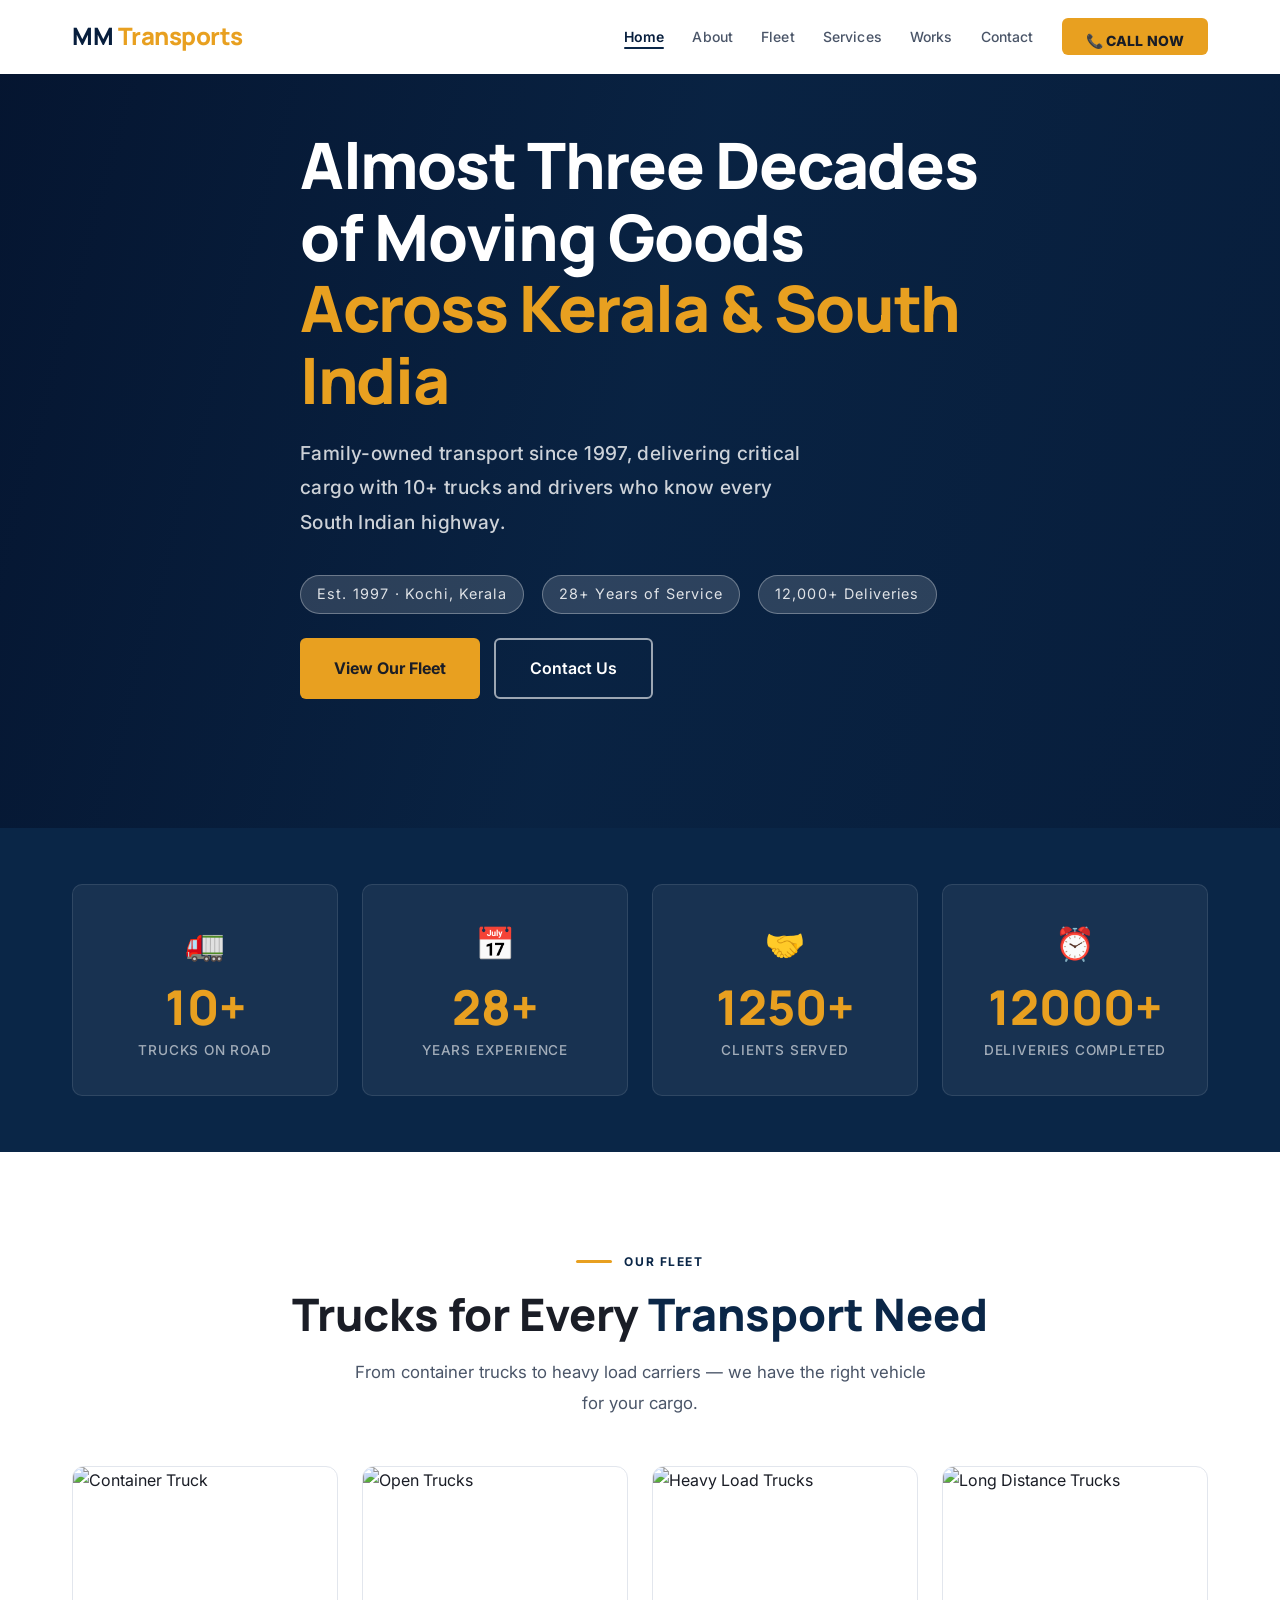
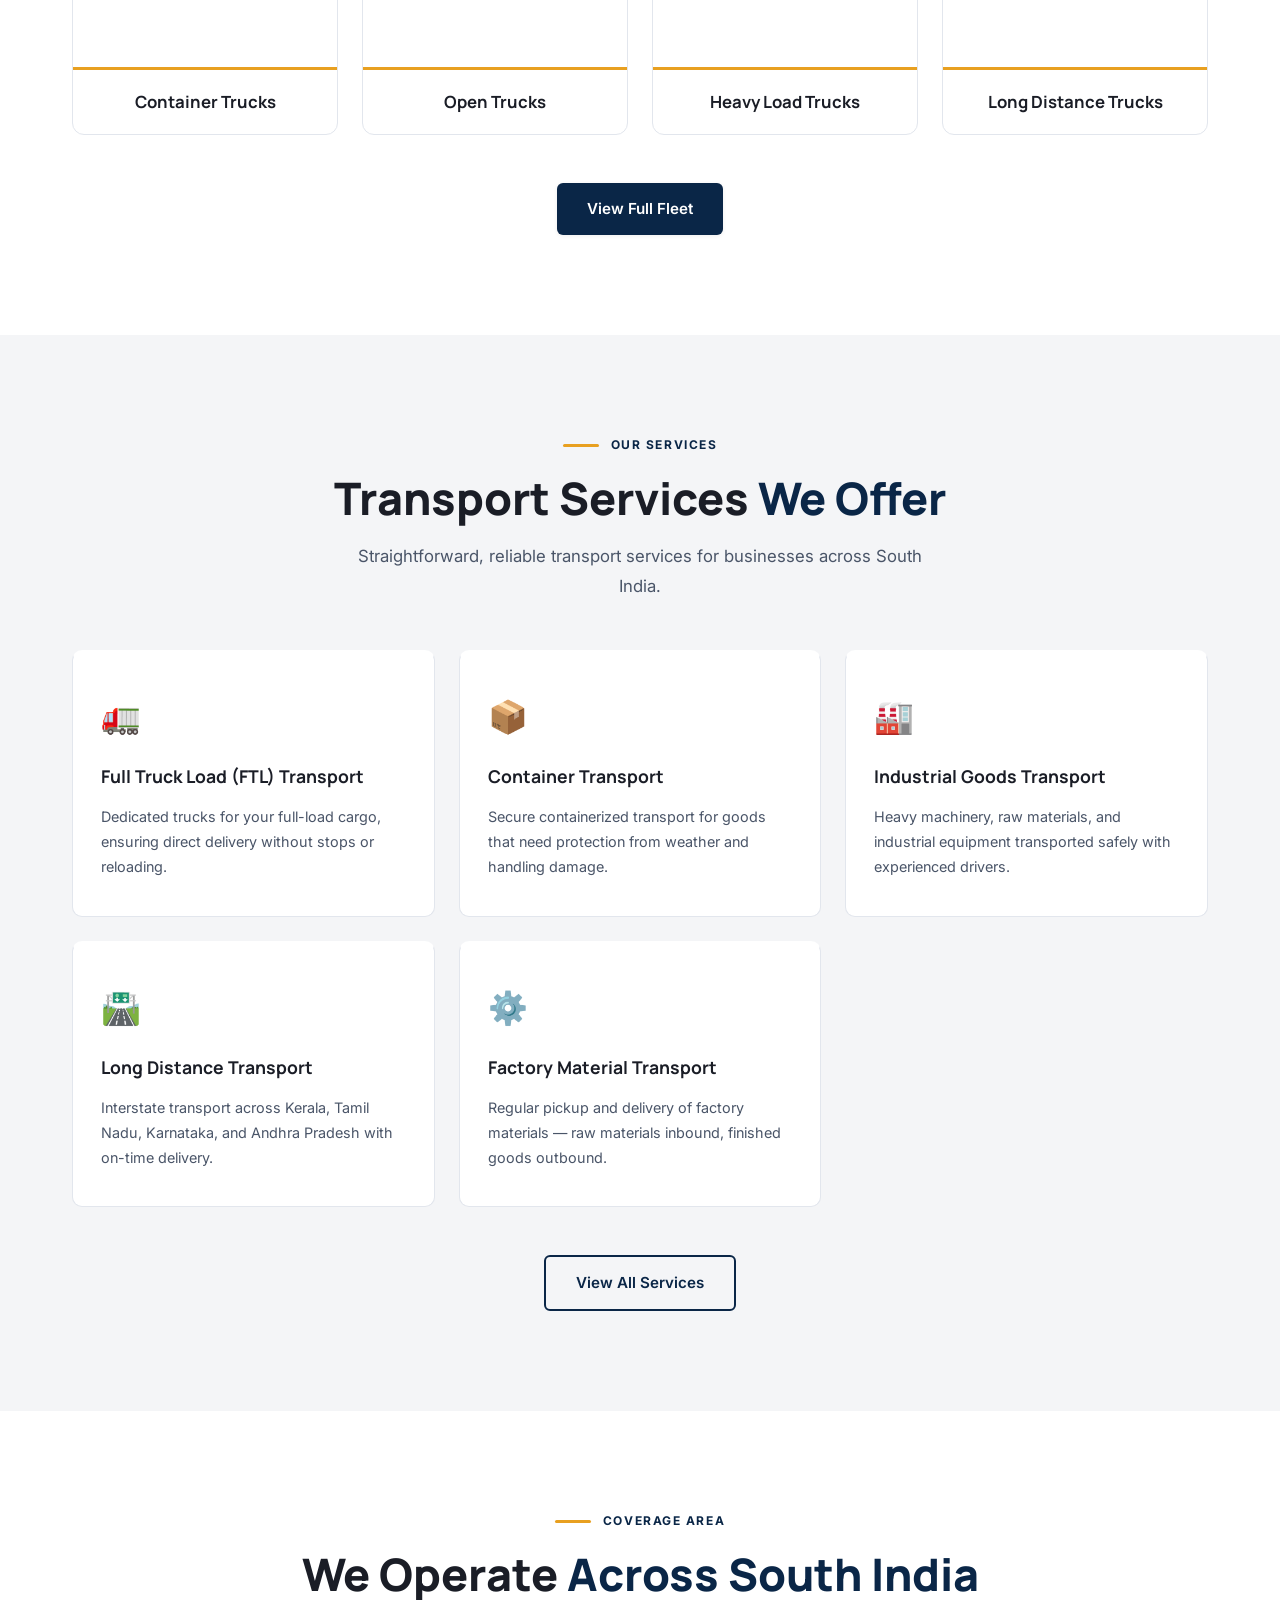
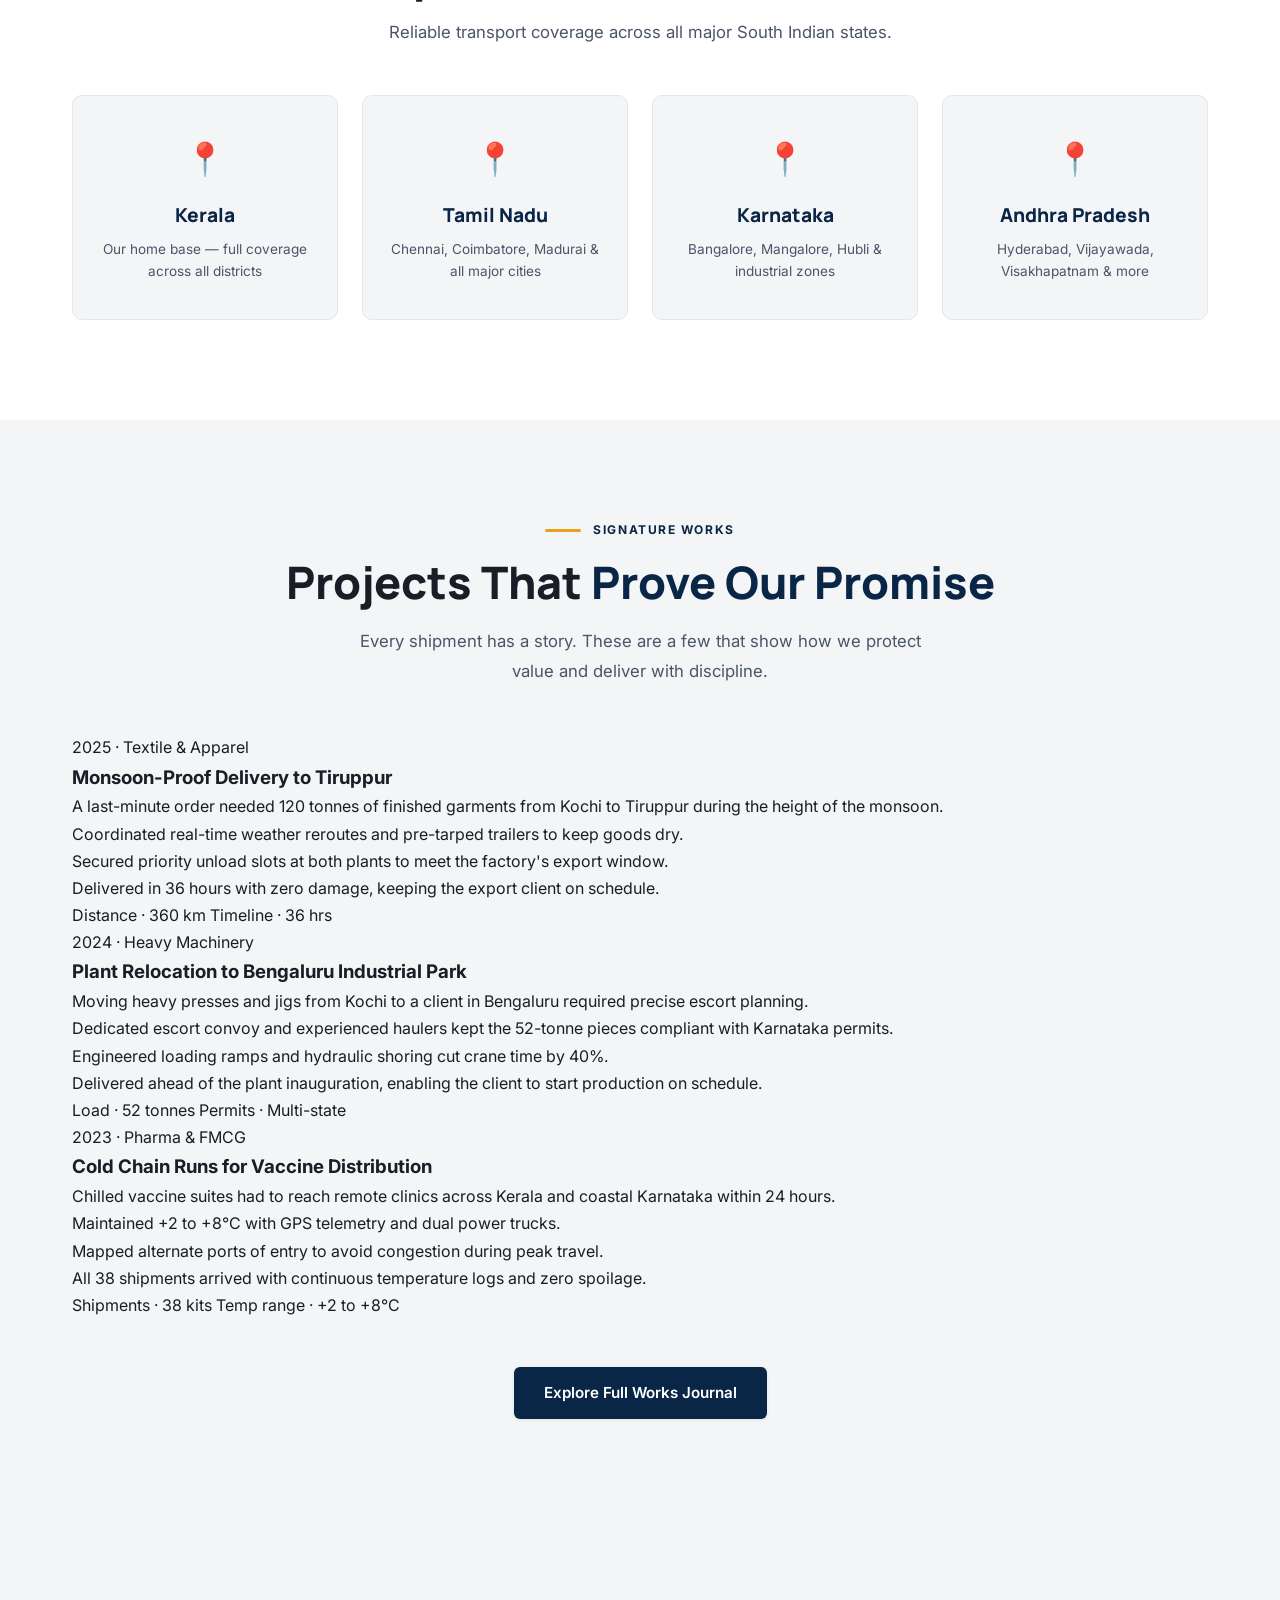
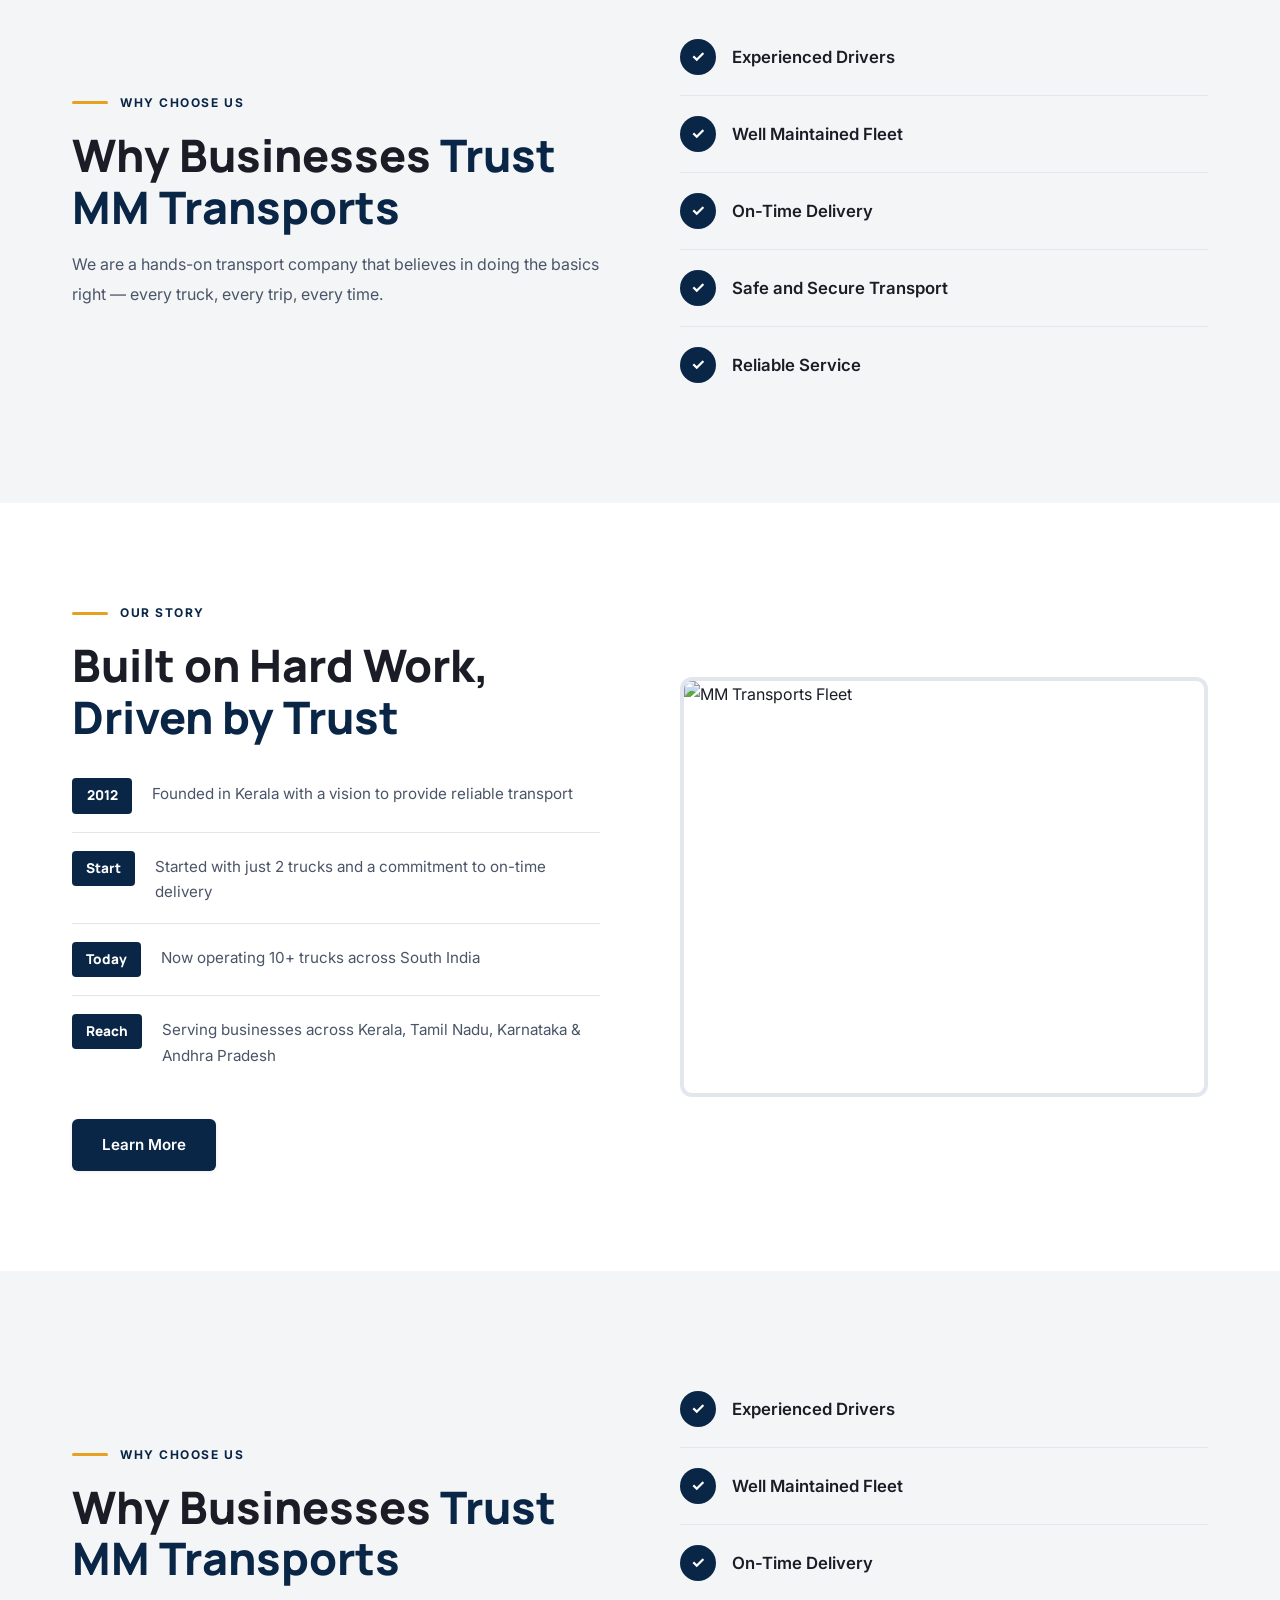
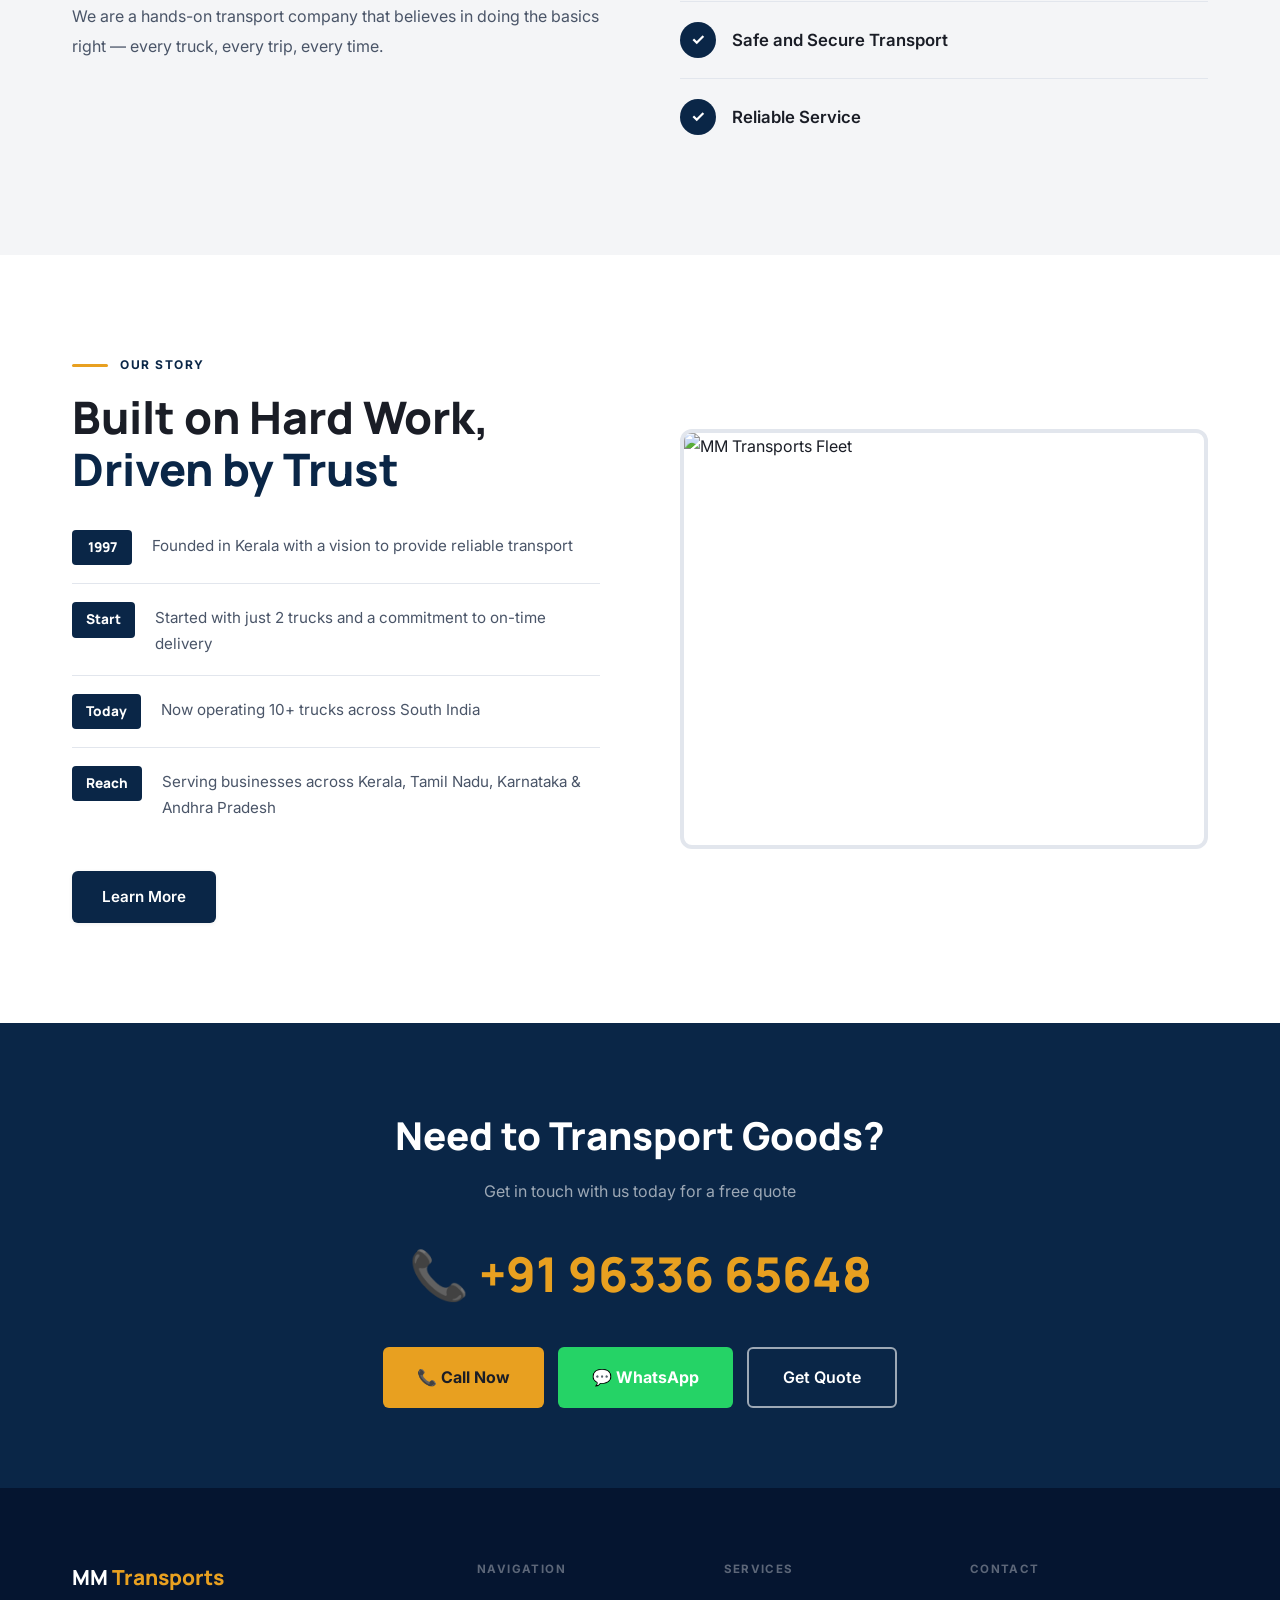
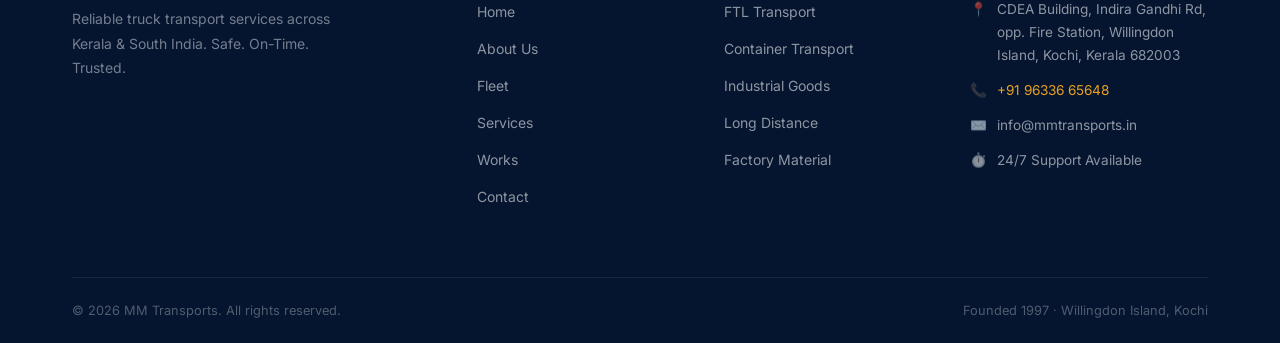
==== commit 63b2c2ce: "Fix duplicate header block causing extra CTA button" ====
--- a/index.html
+++ b/index.html
@@ -57,15 +57,6 @@
     </div>
   </header>
 
-          <li><a href="tel:+919633665648" class="nav-cta nav-cta-phone">📞 CALL NOW</a></li>
-        </ul>
-        <button class="nav-toggle" id="nav-toggle" aria-label="Toggle navigation menu">
-          <span></span><span></span><span></span>
-        </button>
-      </nav>
-    </div>
-  </header>
-
   <!-- ========== HERO ========== -->
   <section class="hero">
     <img src="https://images.unsplash.com/photo-1601584115197-04eefb3b6b0f?w=1920&q=80"
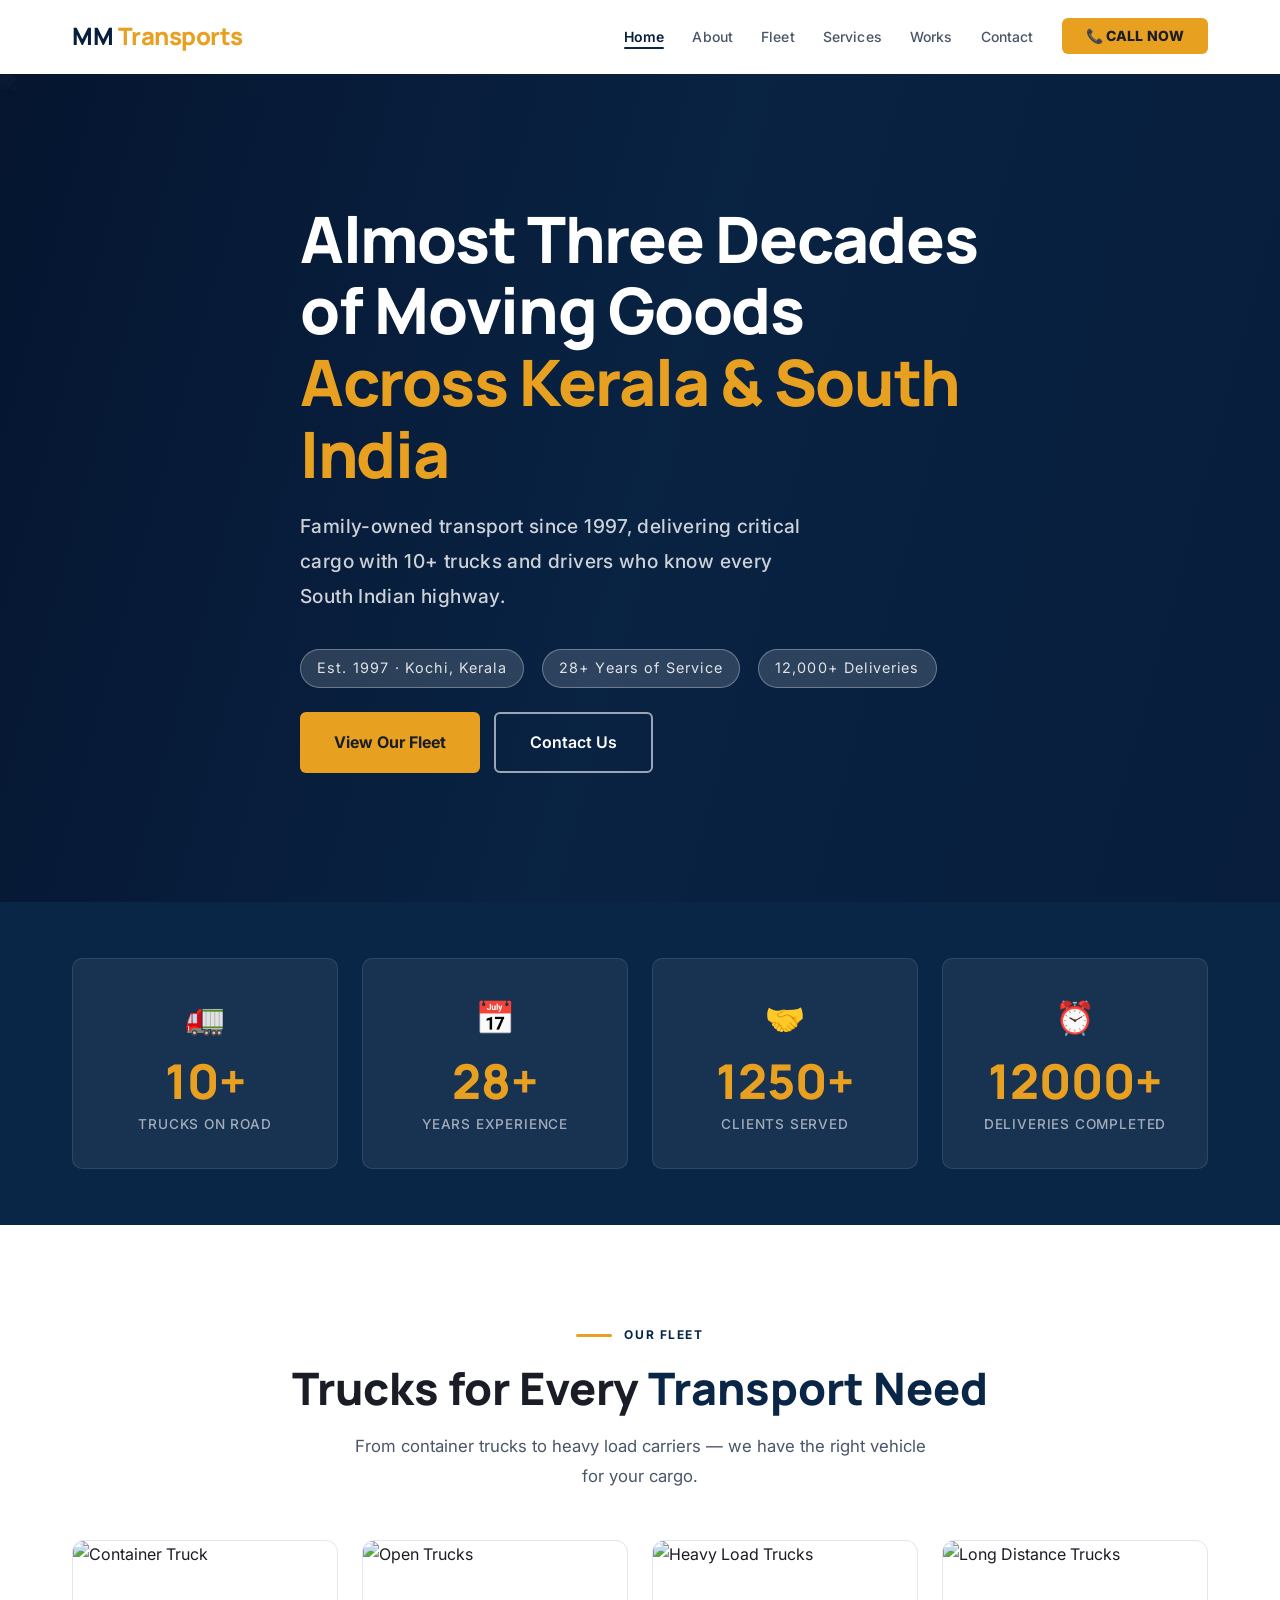
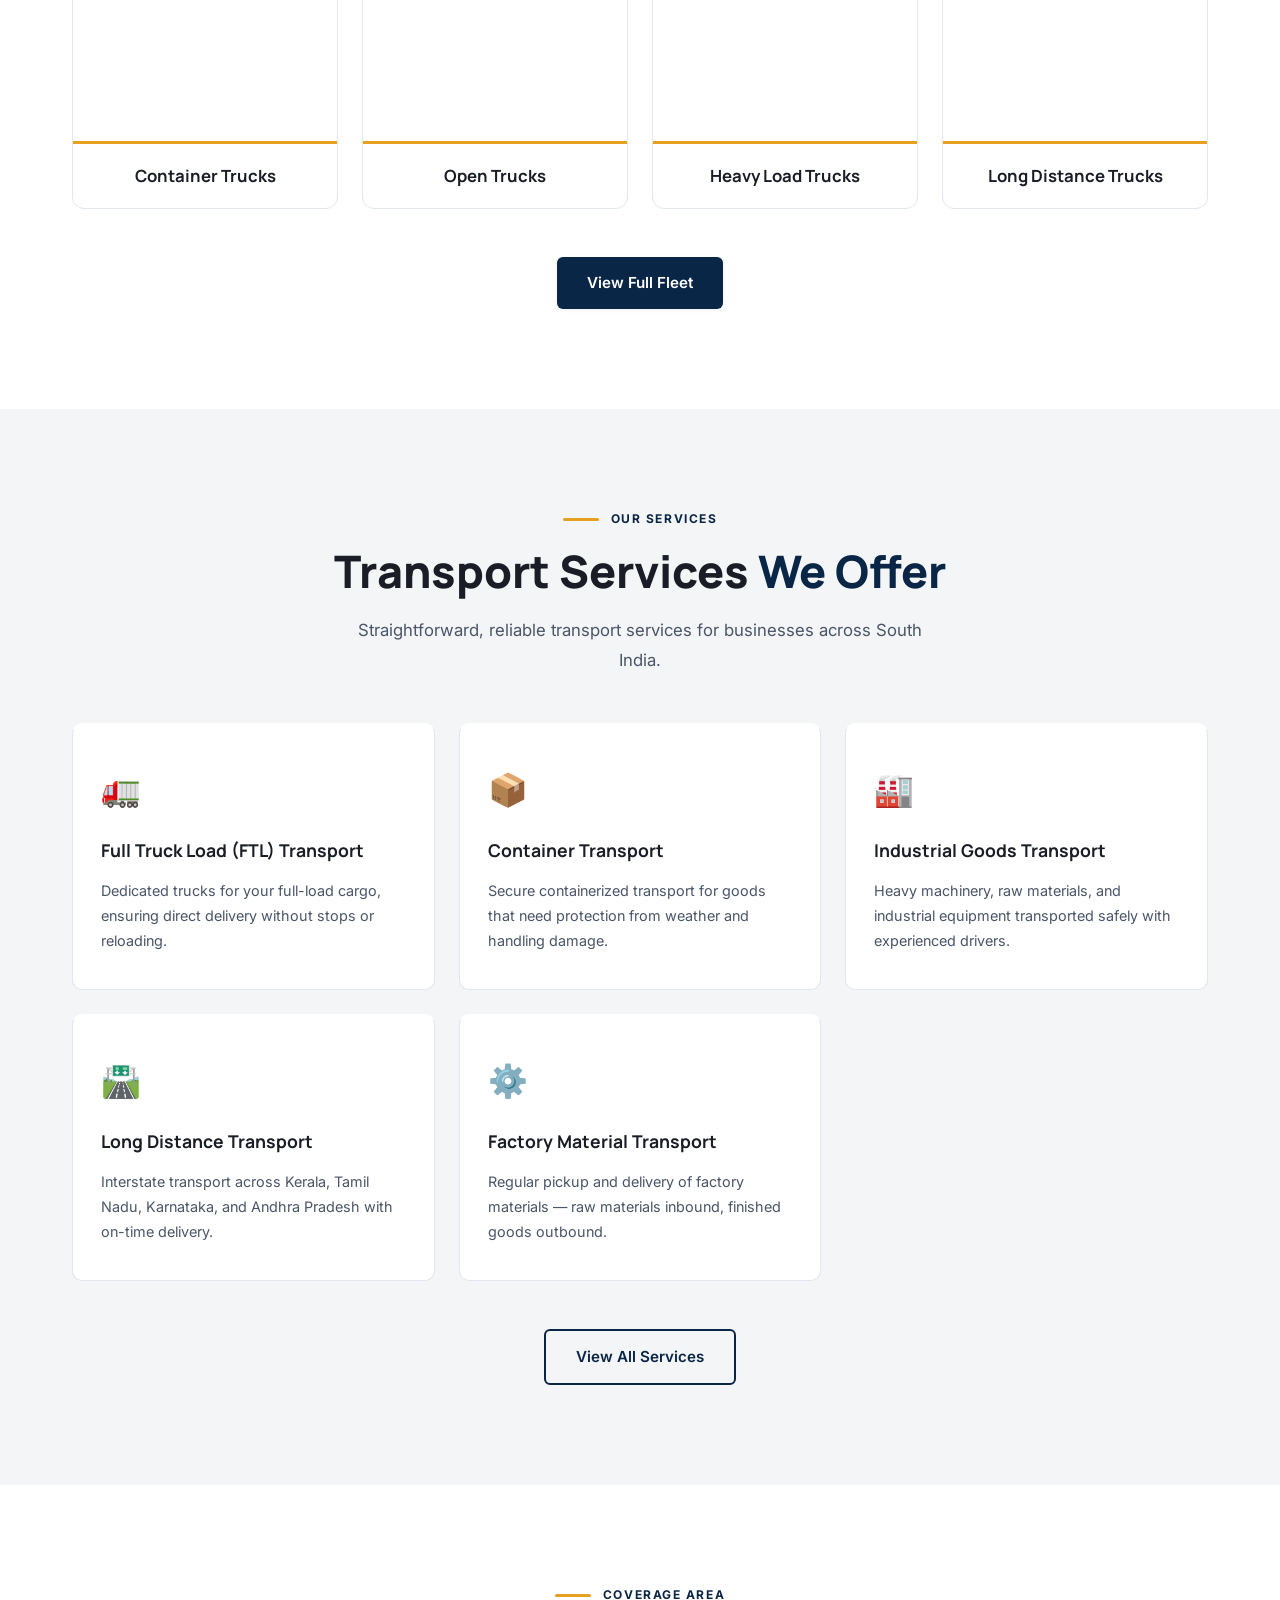
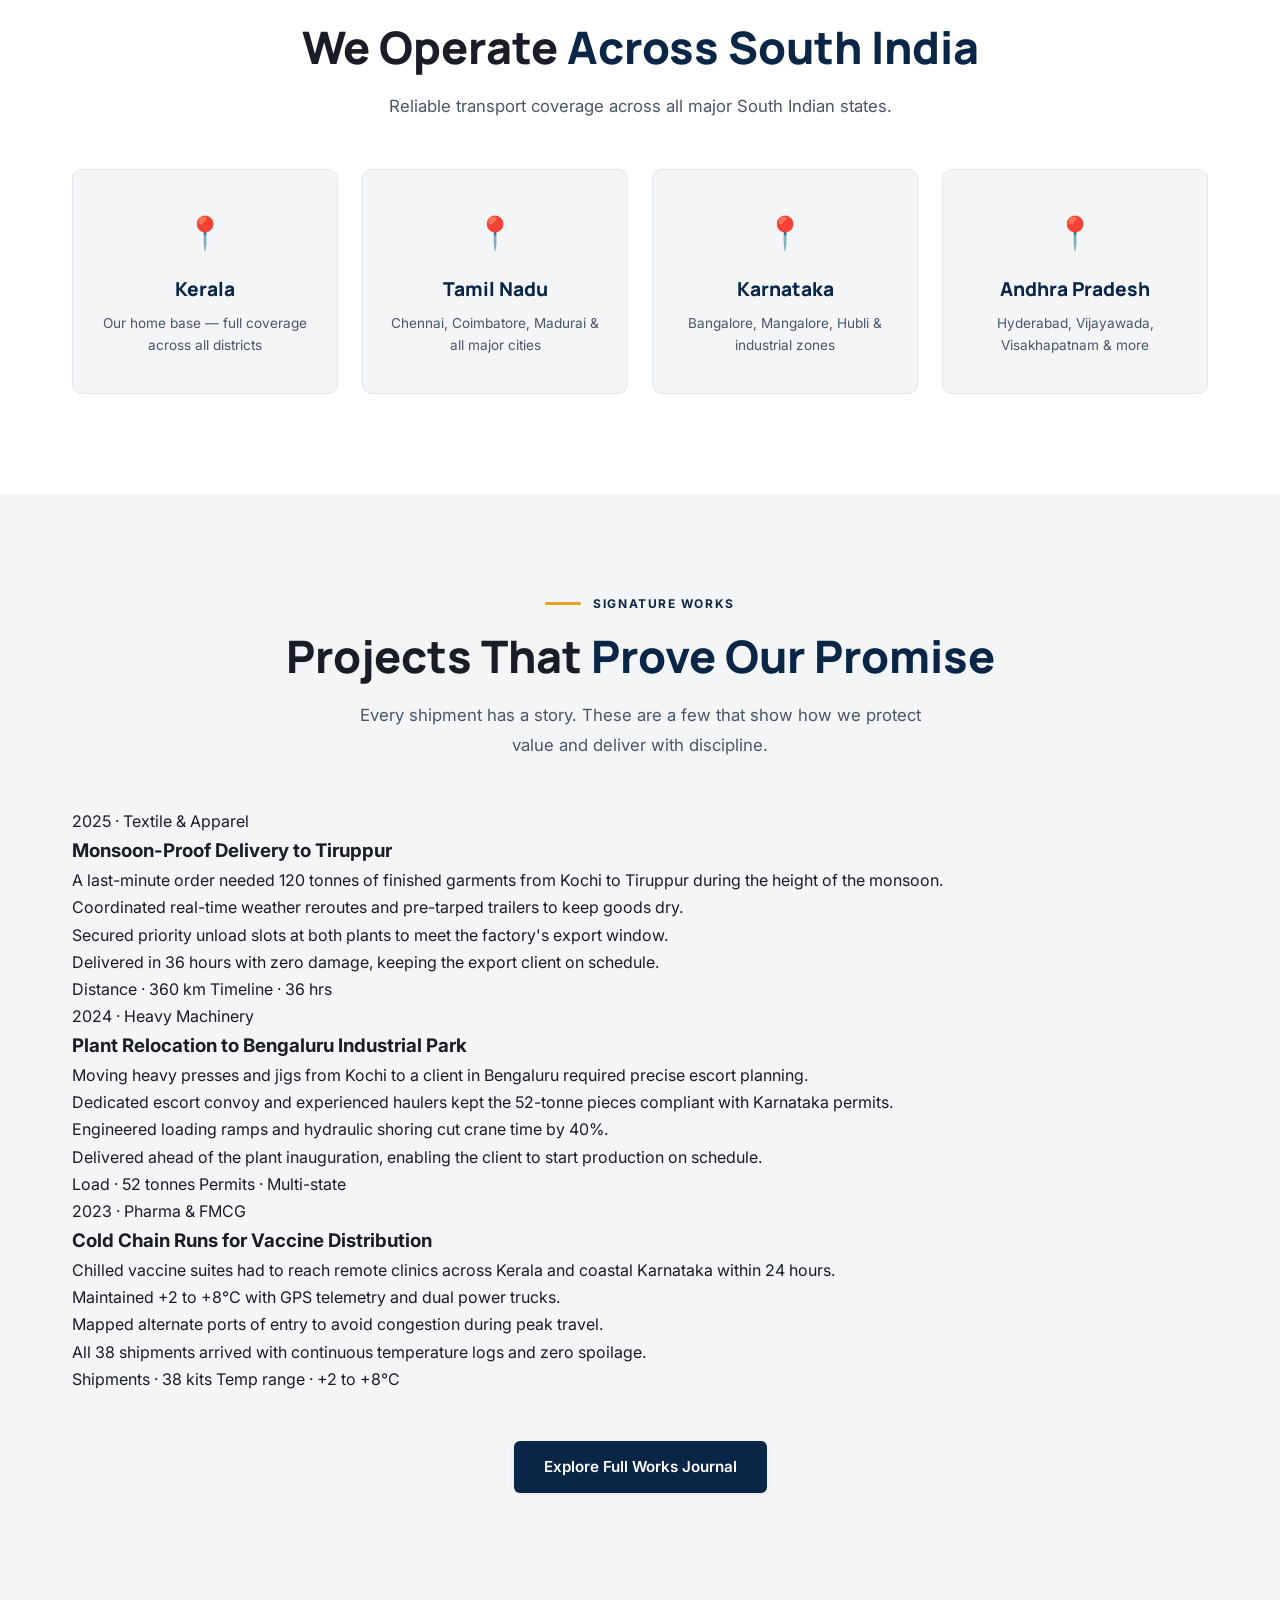
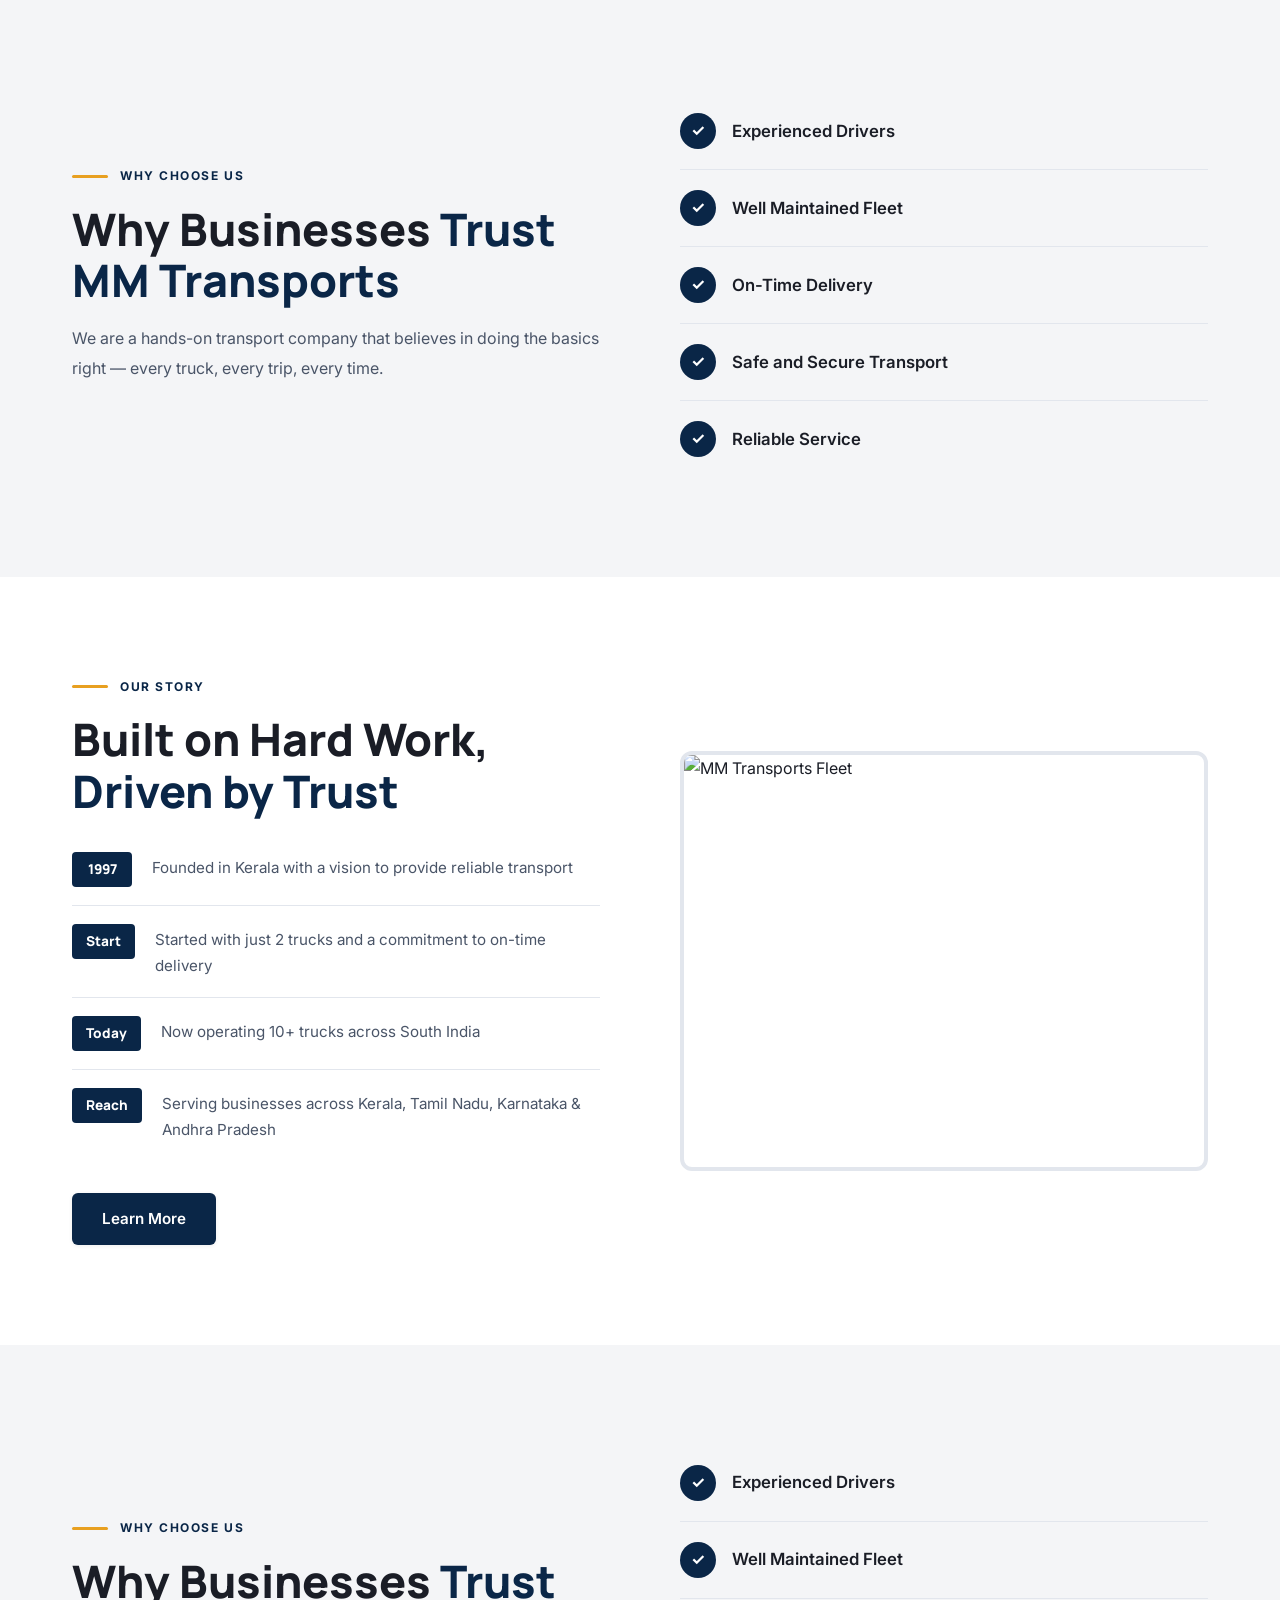
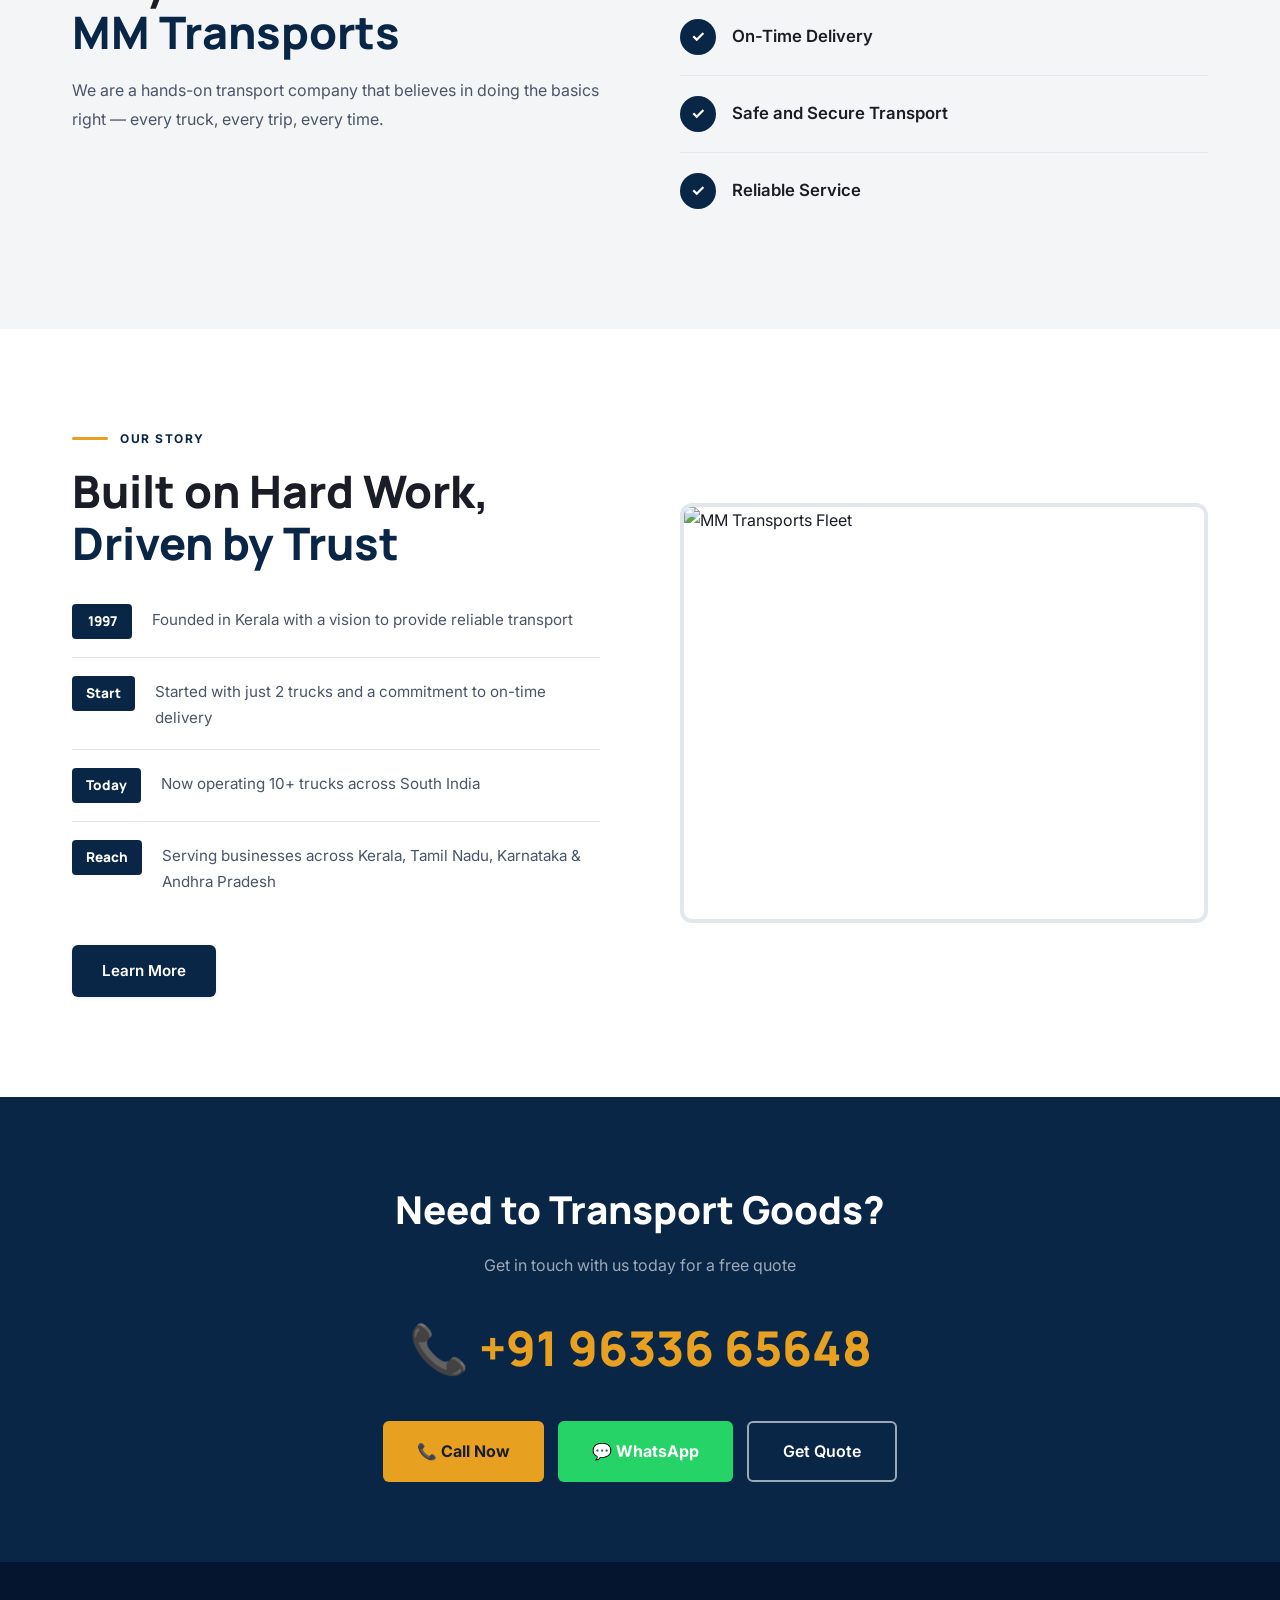
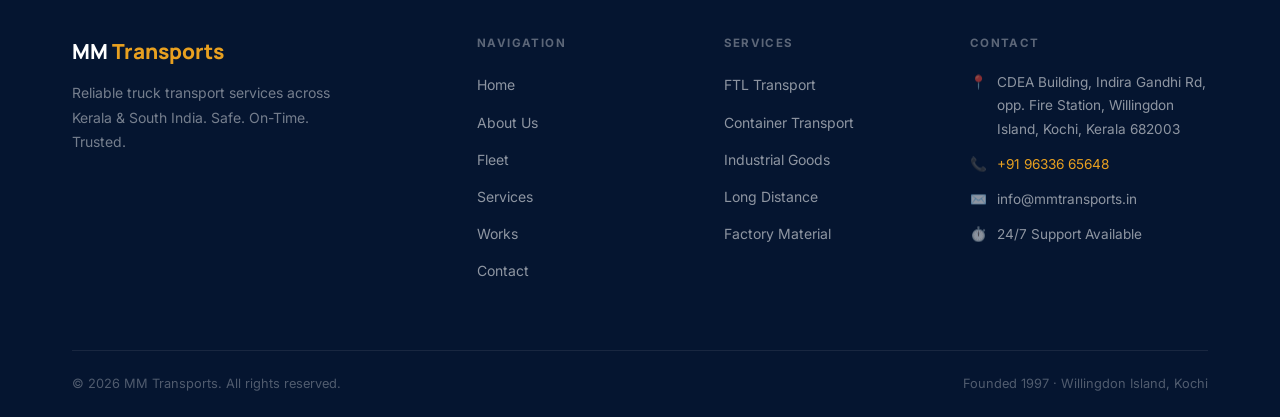
==== commit 36fb5cf0: "style: improve code readability with line breaks and correct establishment year in index.html" ====
--- a/index.html
+++ b/index.html
@@ -1,5 +1,6 @@
 <!DOCTYPE html>
 <html lang="en">
+
 <head>
   <meta charset="UTF-8" />
   <meta name="viewport" content="width=device-width, initial-scale=1.0" />
@@ -8,7 +9,8 @@
     content="MM Transports has been moving goods across Kerala and South India since 1997. 10+ trucks, 28+ years of experience, and 12,000+ successful deliveries built on safety and trust." />
   <link rel="canonical" href="https://mmtransports.in/" />
   <meta property="og:title" content="MM Transports — Almost 30 Years of Trusted Trucking Across South India" />
-  <meta property="og:description" content="MM Transports has been moving goods across Kerala and South India since 1997. 10+ trucks, 28+ years of experience, and 12,000+ successful deliveries built on safety and trust." />
+  <meta property="og:description"
+    content="MM Transports has been moving goods across Kerala and South India since 1997. 10+ trucks, 28+ years of experience, and 12,000+ successful deliveries built on safety and trust." />
   <meta property="og:image" content="https://mmtransports.in/og-image.jpg" />
   <meta property="og:url" content="https://mmtransports.in/" />
   <meta property="og:type" content="website" />
@@ -34,6 +36,7 @@
   }
   </script>
 </head>
+
 <body>
 
   <!-- ========== HEADER ========== -->
@@ -69,7 +72,8 @@
           <span>Across Kerala & South India</span>
         </h1>
         <p class="hero-desc">
-          Family-owned transport since 1997, delivering critical cargo with 10+ trucks and drivers who know every South Indian highway.
+          Family-owned transport since 1997, delivering critical cargo with 10+ trucks and drivers who know every South
+          Indian highway.
         </p>
         <div class="hero-meta">
           <span>Est. 1997 · Kochi, Kerala</span>
@@ -256,14 +260,16 @@
           <span class="section-tag-text">Signature Works</span>
         </div>
         <h2 class="section-title">Projects That <span>Prove Our Promise</span></h2>
-        <p class="section-sub">Every shipment has a story. These are a few that show how we protect value and deliver with discipline.</p>
+        <p class="section-sub">Every shipment has a story. These are a few that show how we protect value and deliver
+          with discipline.</p>
       </div>
 
       <div class="work-grid">
         <article class="work-card reveal">
           <div class="work-pill">2025 · Textile & Apparel</div>
           <h3 class="work-title">Monsoon-Proof Delivery to Tiruppur</h3>
-          <p class="work-summary">A last-minute order needed 120 tonnes of finished garments from Kochi to Tiruppur during the height of the monsoon.</p>
+          <p class="work-summary">A last-minute order needed 120 tonnes of finished garments from Kochi to Tiruppur
+            during the height of the monsoon.</p>
           <ul class="work-highlights">
             <li>Coordinated real-time weather reroutes and pre-tarped trailers to keep goods dry.</li>
             <li>Secured priority unload slots at both plants to meet the factory's export window.</li>
@@ -278,9 +284,11 @@
         <article class="work-card reveal reveal-delay-1">
           <div class="work-pill">2024 · Heavy Machinery</div>
           <h3 class="work-title">Plant Relocation to Bengaluru Industrial Park</h3>
-          <p class="work-summary">Moving heavy presses and jigs from Kochi to a client in Bengaluru required precise escort planning.</p>
+          <p class="work-summary">Moving heavy presses and jigs from Kochi to a client in Bengaluru required precise
+            escort planning.</p>
           <ul class="work-highlights">
-            <li>Dedicated escort convoy and experienced haulers kept the 52-tonne pieces compliant with Karnataka permits.</li>
+            <li>Dedicated escort convoy and experienced haulers kept the 52-tonne pieces compliant with Karnataka
+              permits.</li>
             <li>Engineered loading ramps and hydraulic shoring cut crane time by 40%.</li>
             <li>Delivered ahead of the plant inauguration, enabling the client to start production on schedule.</li>
           </ul>
@@ -293,7 +301,8 @@
         <article class="work-card reveal reveal-delay-2">
           <div class="work-pill">2023 · Pharma & FMCG</div>
           <h3 class="work-title">Cold Chain Runs for Vaccine Distribution</h3>
-          <p class="work-summary">Chilled vaccine suites had to reach remote clinics across Kerala and coastal Karnataka within 24 hours.</p>
+          <p class="work-summary">Chilled vaccine suites had to reach remote clinics across Kerala and coastal Karnataka
+            within 24 hours.</p>
           <ul class="work-highlights">
             <li>Maintained +2 to +8°C with GPS telemetry and dual power trucks.</li>
             <li>Mapped alternate ports of entry to avoid congestion during peak travel.</li>
@@ -368,7 +377,7 @@
           <h2 class="section-title">Built on Hard Work, <span>Driven by Trust</span></h2>
           <div class="about-story">
             <div class="story-milestone">
-              <div class="story-year">2012</div>
+              <div class="story-year">1997</div>
               <div class="story-text">Founded in Kerala with a vision to provide reliable transport</div>
             </div>
             <div class="story-milestone">
@@ -529,7 +538,8 @@
         </div>
         <div>
           <div class="footer-heading">Contact</div>
-          <div class="footer-contact-item"><span>📍</span><span>CDEA Building, Indira Gandhi Rd, opp. Fire Station, Willingdon Island, Kochi, Kerala 682003</span></div>
+          <div class="footer-contact-item"><span>📍</span><span>CDEA Building, Indira Gandhi Rd, opp. Fire Station,
+              Willingdon Island, Kochi, Kerala 682003</span></div>
           <div class="footer-contact-item"><span>📞</span><span><a href="tel:+919633665648"
                 style="color:var(--amber);">+91 96336 65648</a></span></div>
           <div class="footer-contact-item"><span>✉️</span><span>info@mmtransports.in</span></div>
@@ -545,4 +555,5 @@
 
   <script src="main.js"></script>
 </body>
-</html>
+
+</html>
--- a/style.css
+++ b/style.css
@@ -187,7 +187,7 @@
    HEADER
    ============================================================ */
 .site-header {
-  position: fixed;
+  position: sticky;
   top: 0;
   left: 0;
   right: 0;
@@ -267,13 +267,18 @@
   align-items: center;
   justify-content: center;
   gap: 8px;
+  line-height: 1;
   font-size: 0.875rem;
   font-weight: 700 !important;
-  padding: 11px 24px;
+  padding: 11px 24px !important;
   border-radius: 6px;
   background: var(--navy) !important;
   color: var(--bg-white) !important;
   transition: background var(--dur) var(--ease), transform var(--dur) var(--ease), box-shadow var(--dur) var(--ease) !important;
+}
+
+.nav-links a.nav-cta::after {
+  display: none;
 }
 
 .nav-cta-phone {
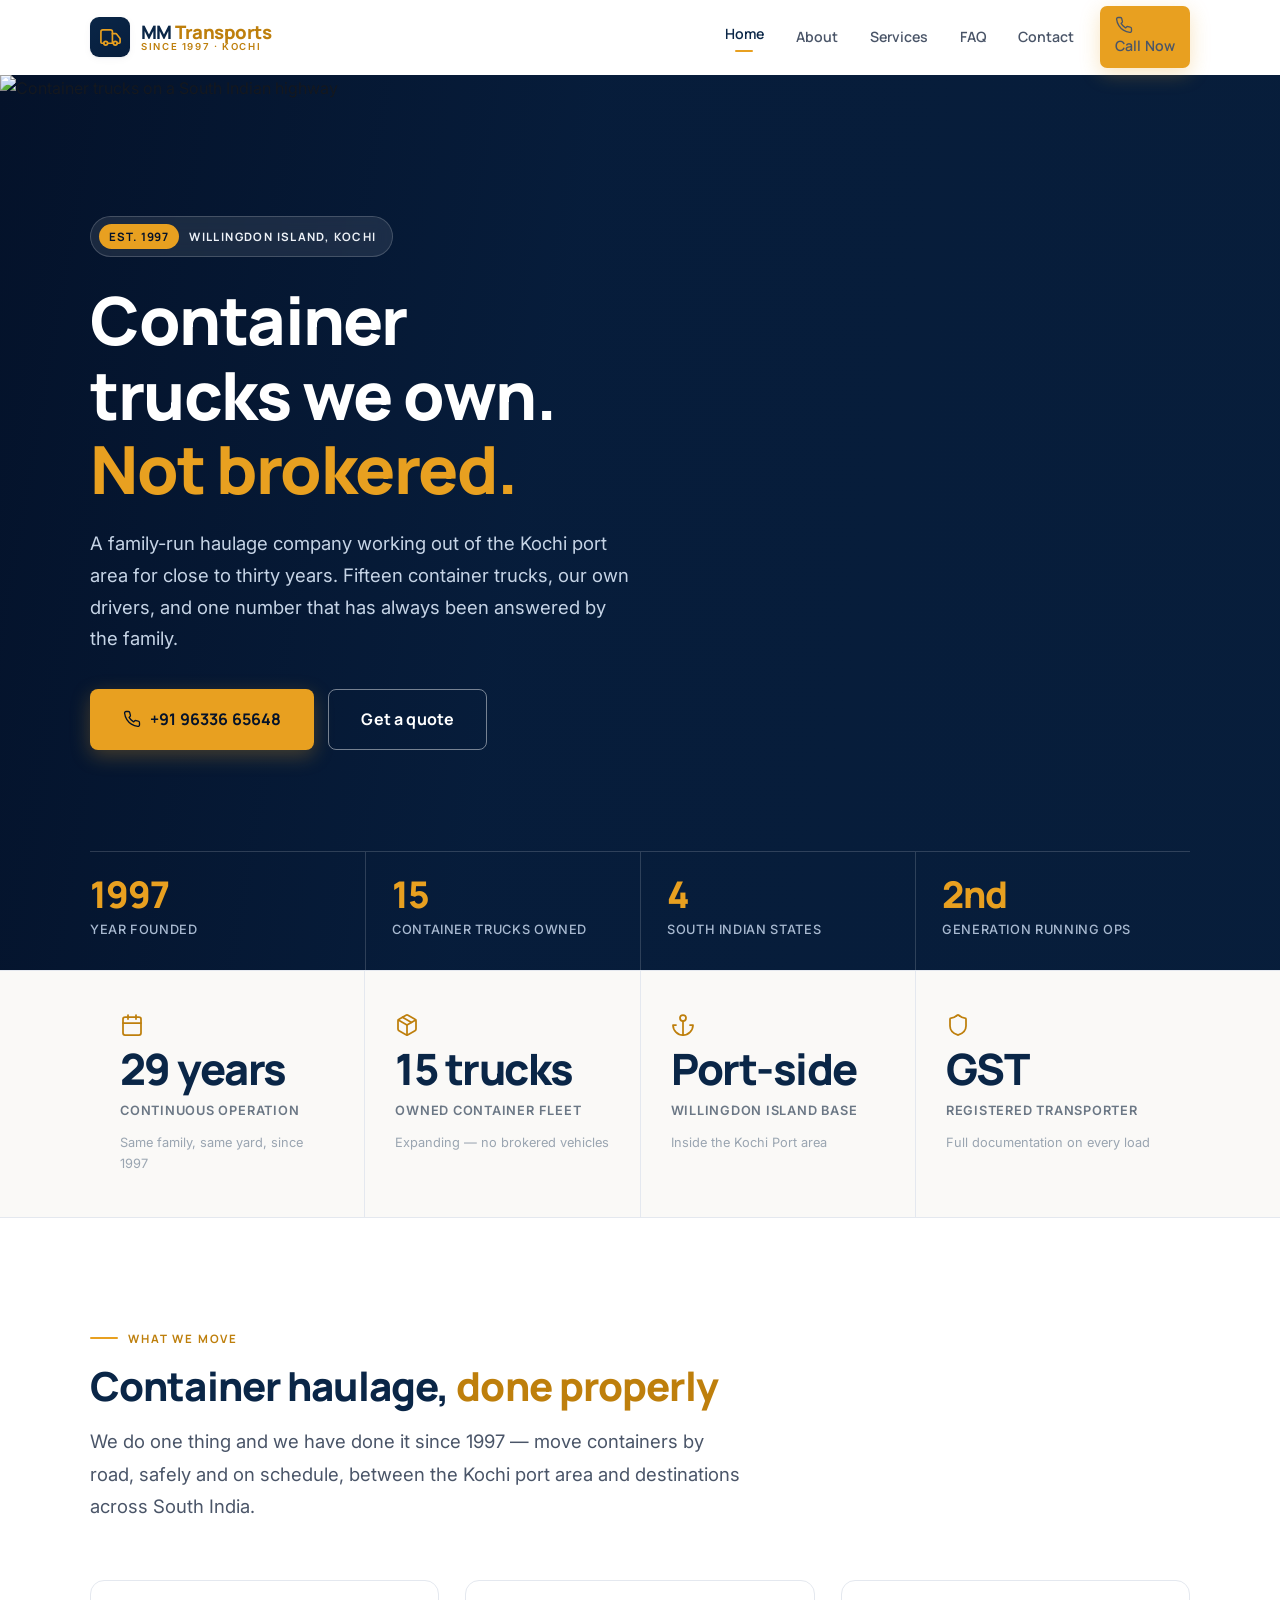
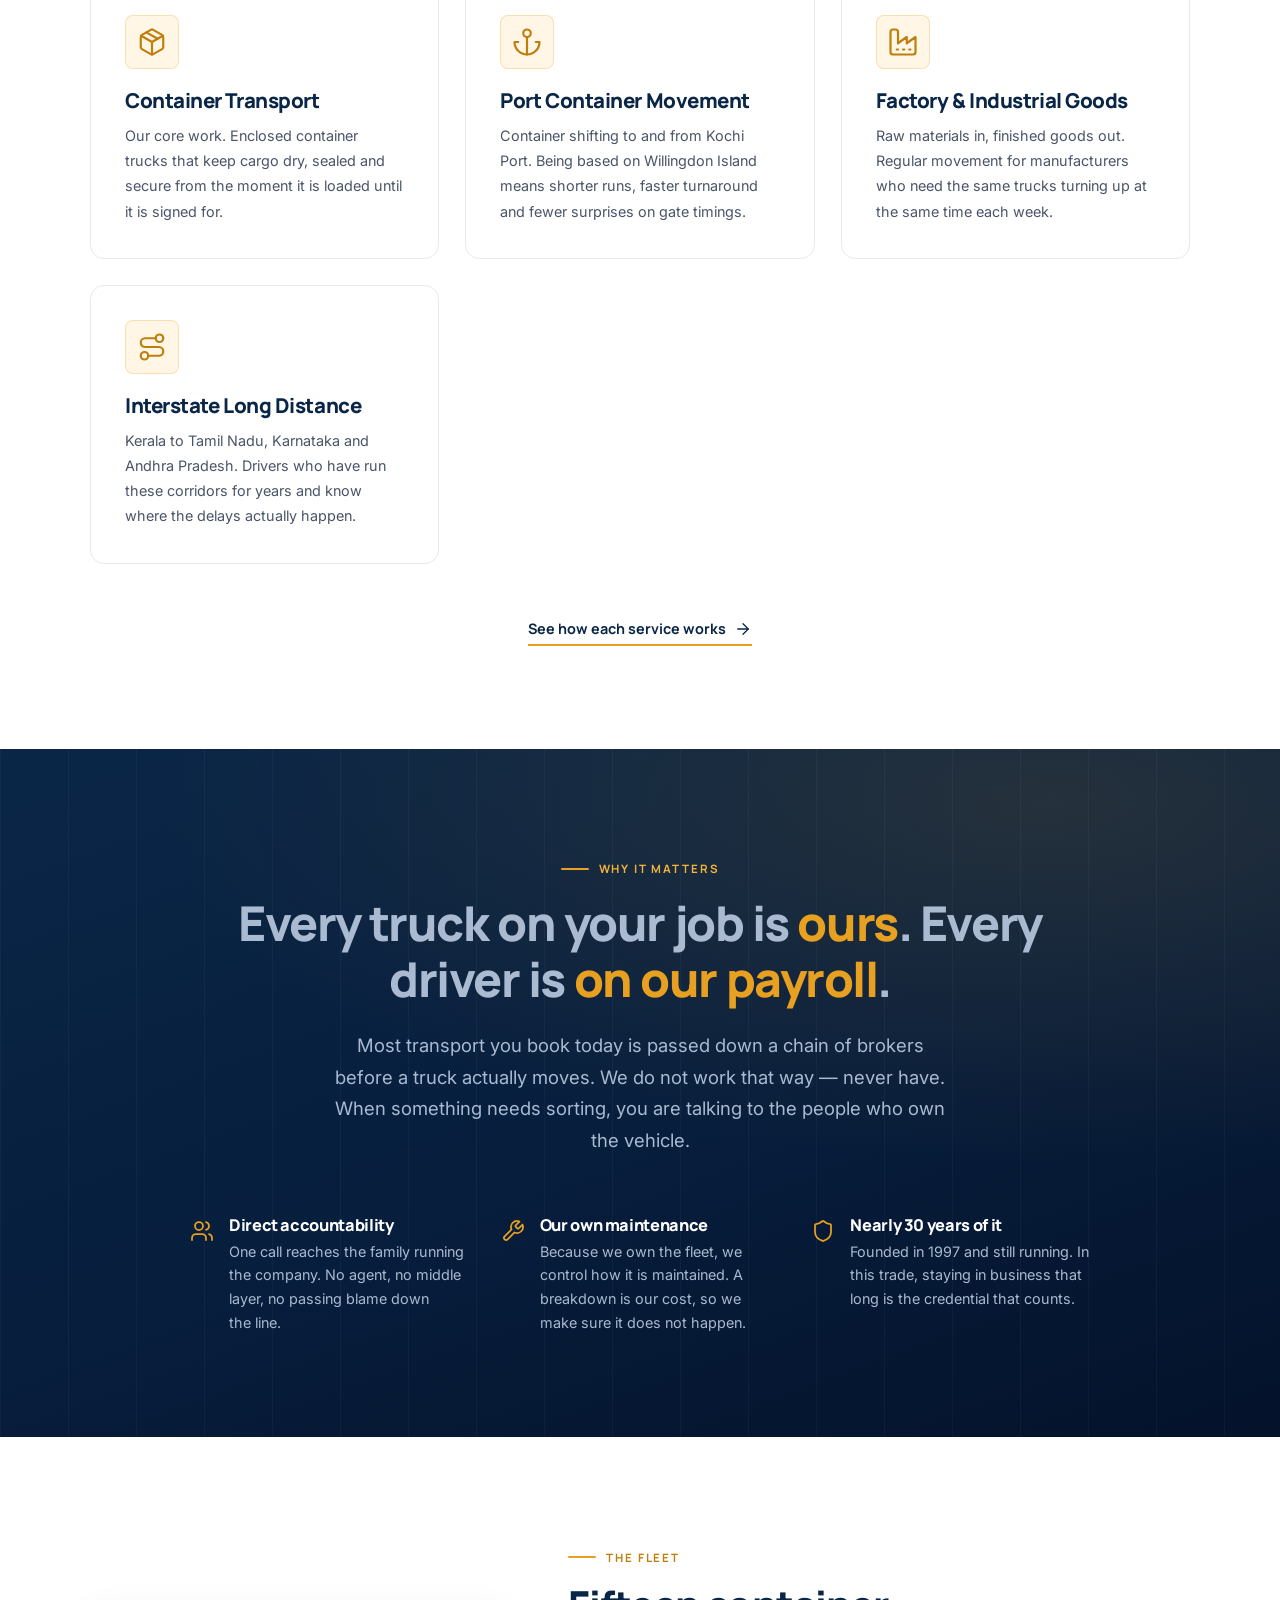
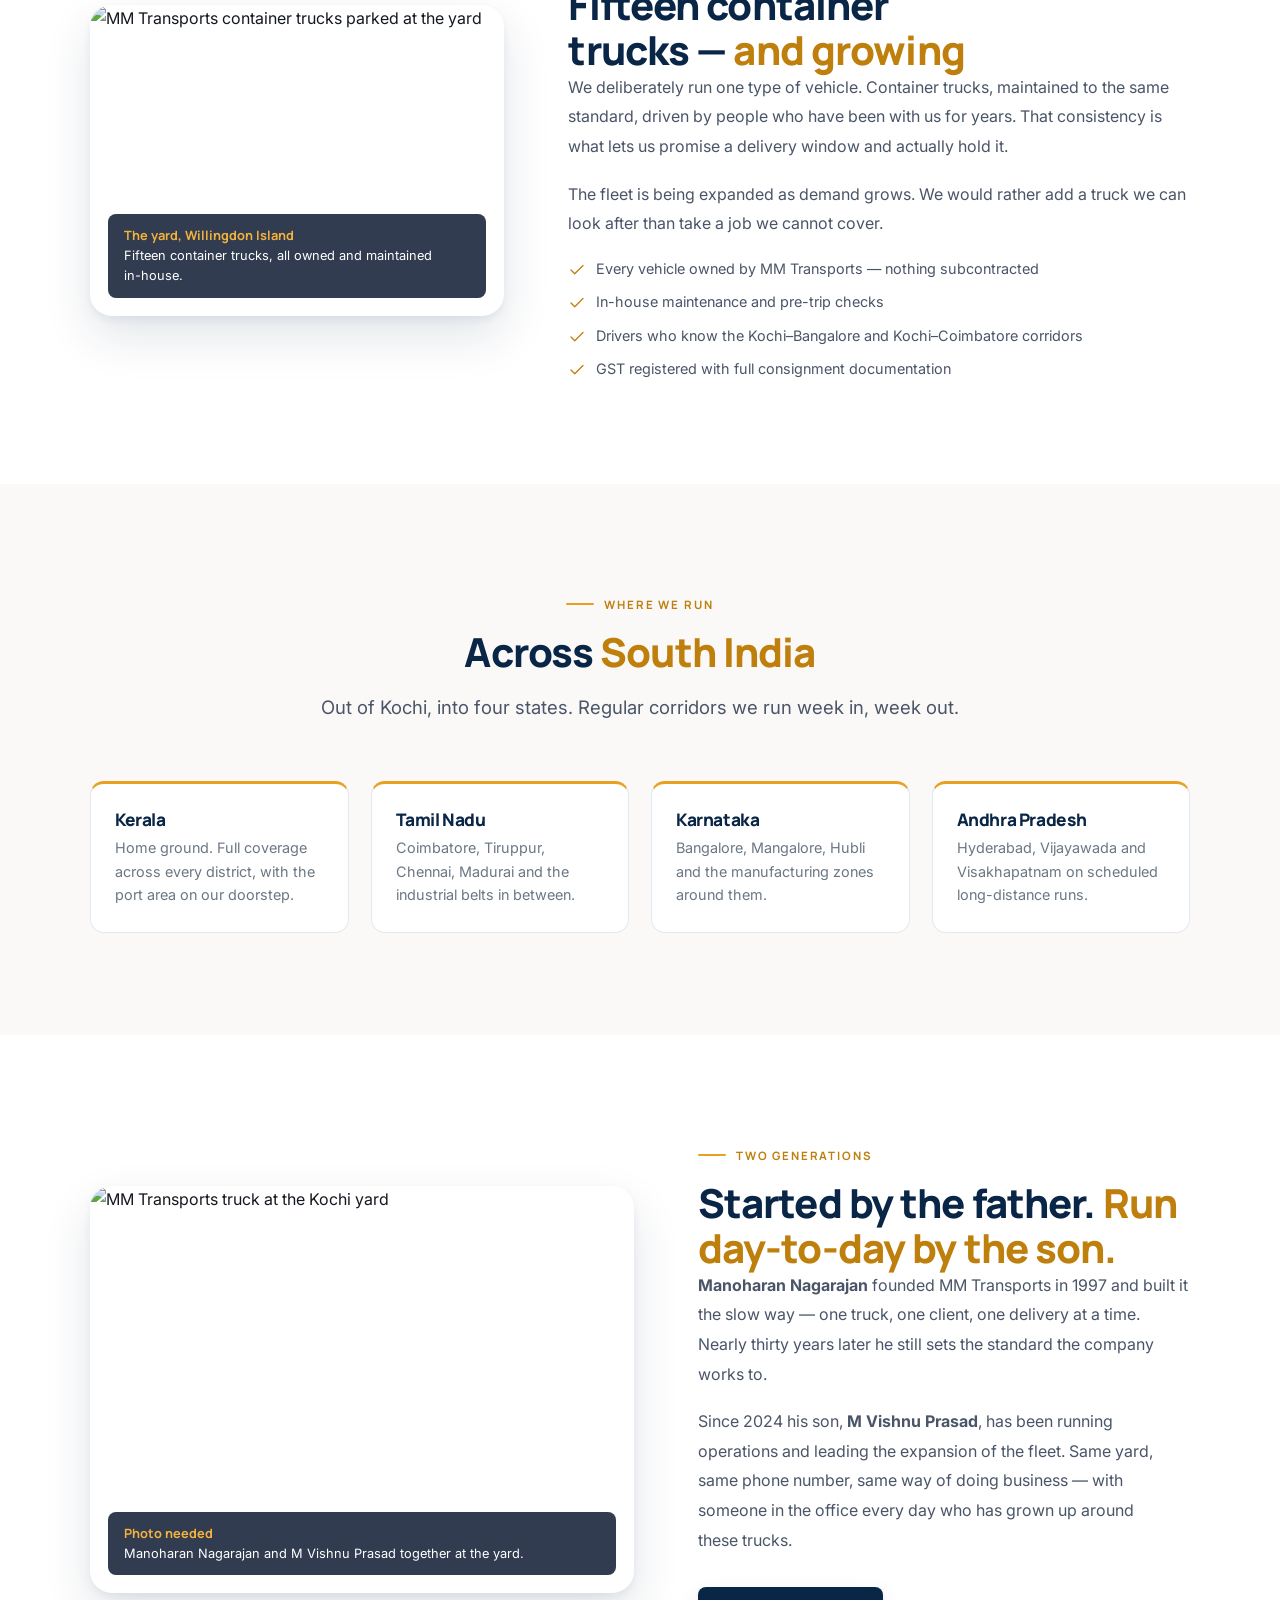
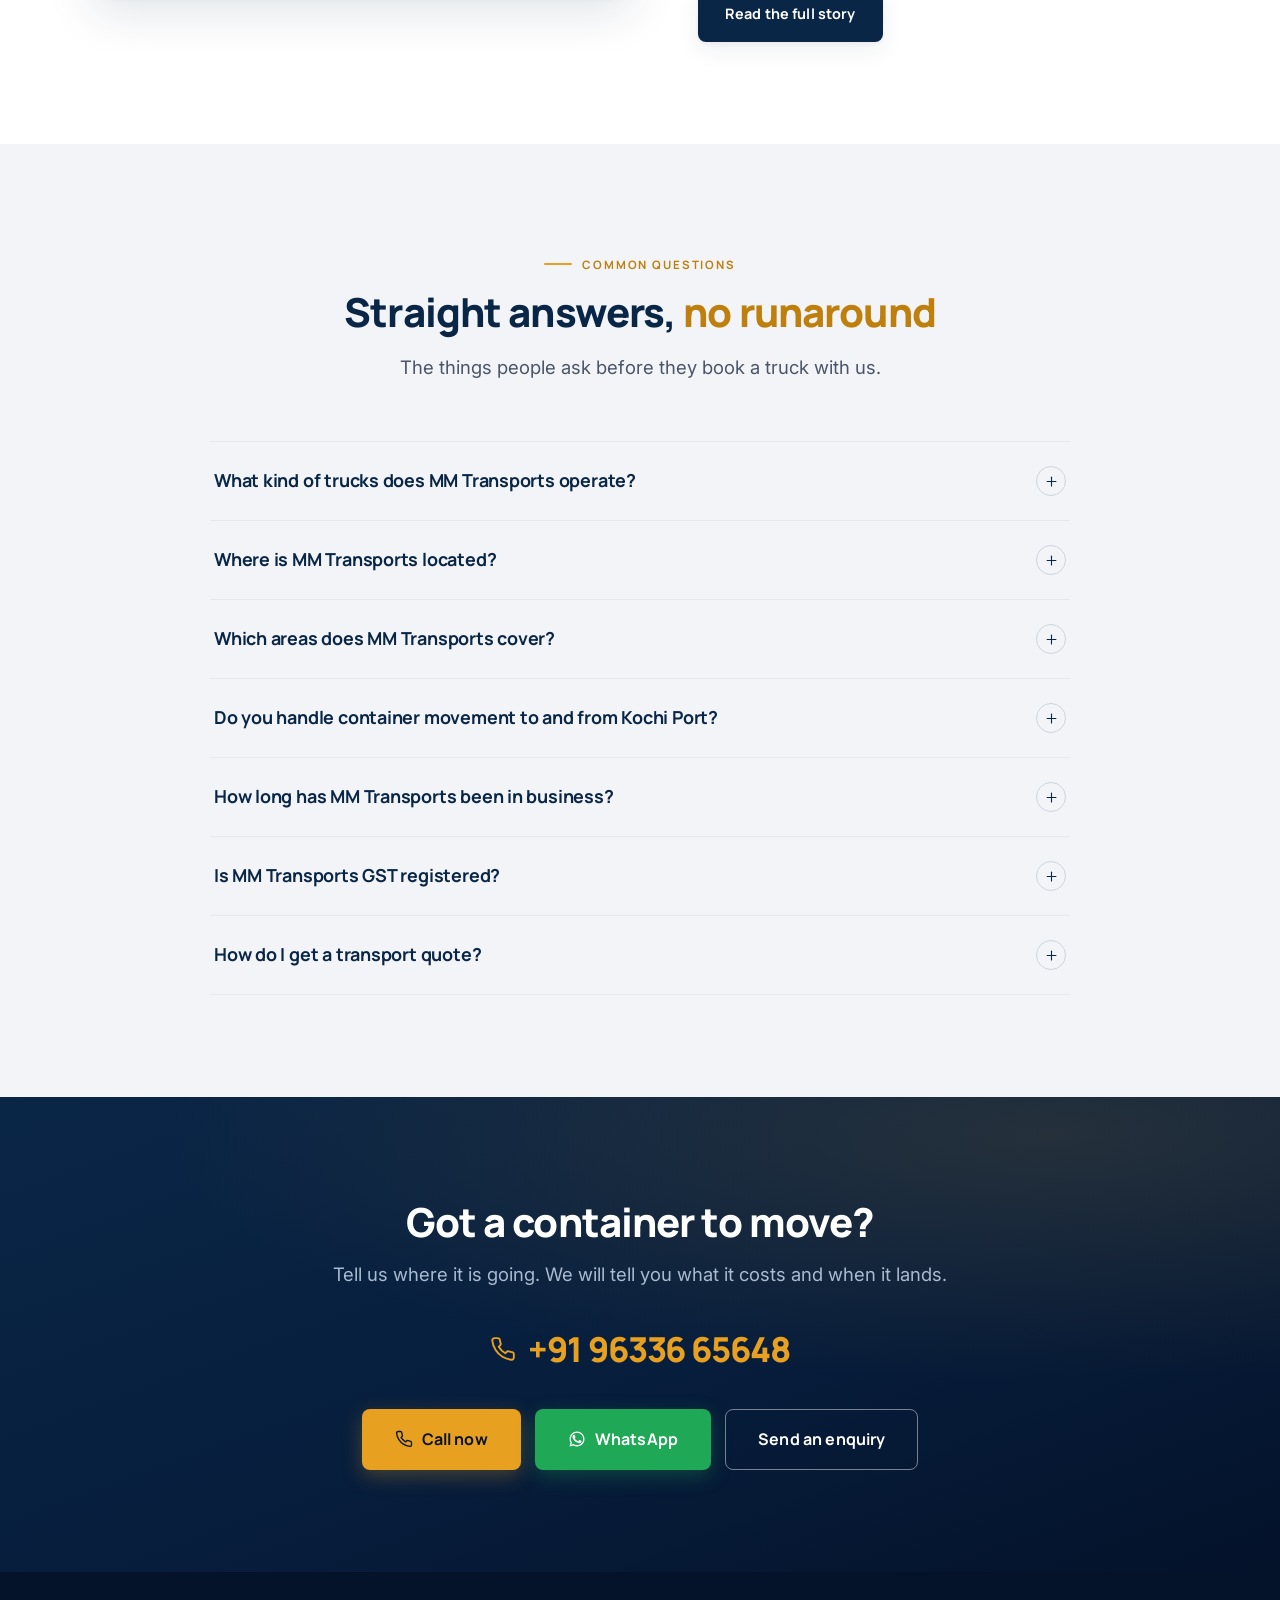
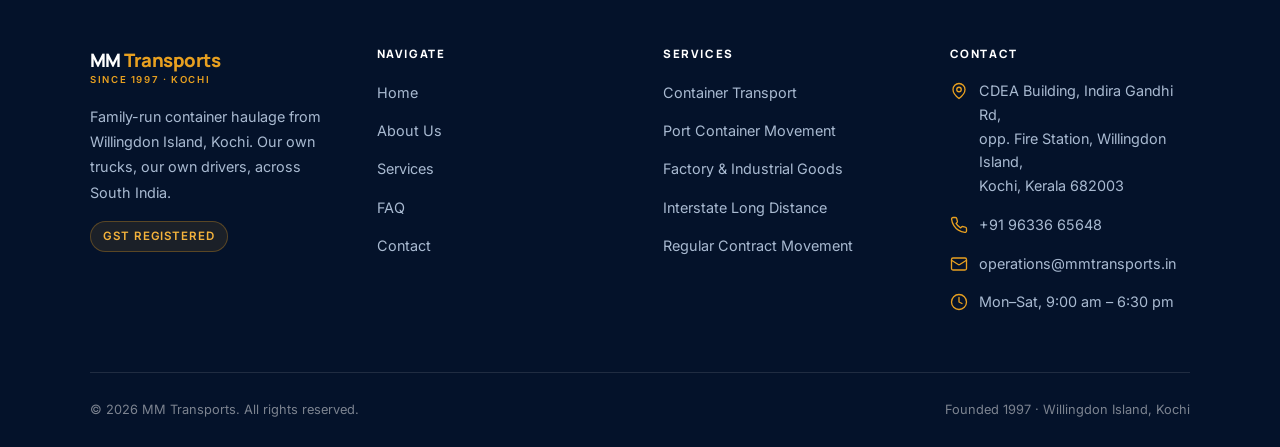
==== commit 5e941fe4: "Rebuild site around verified facts; remove fabricated content Builds on the remediation already in m" ====
--- a/index.html
+++ b/index.html
@@ -1,559 +1,658 @@
 <!DOCTYPE html>
-<html lang="en">
+<html lang="en-IN">
 
 <head>
   <meta charset="UTF-8" />
   <meta name="viewport" content="width=device-width, initial-scale=1.0" />
-  <title>MM Transports — Almost 30 Years of Trusted Trucking Across South India</title>
+
+  <title>MM Transports — Container Truck Transport in Kochi Since 1997</title>
   <meta name="description"
-    content="MM Transports has been moving goods across Kerala and South India since 1997. 10+ trucks, 28+ years of experience, and 12,000+ successful deliveries built on safety and trust." />
+    content="MM Transports is a family-run container haulage company on Willingdon Island, Kochi. Operating our own fleet of 15 container trucks across Kerala, Tamil Nadu, Karnataka and Andhra Pradesh since 1997." />
   <link rel="canonical" href="https://mmtransports.in/" />
-  <meta property="og:title" content="MM Transports — Almost 30 Years of Trusted Trucking Across South India" />
+
+  <meta property="og:type" content="website" />
+  <meta property="og:site_name" content="MM Transports" />
+  <meta property="og:title" content="MM Transports — Container Truck Transport in Kochi Since 1997" />
   <meta property="og:description"
-    content="MM Transports has been moving goods across Kerala and South India since 1997. 10+ trucks, 28+ years of experience, and 12,000+ successful deliveries built on safety and trust." />
-  <meta property="og:image" content="https://mmtransports.in/og-image.jpg" />
+    content="Family-run container haulage from Willingdon Island, Kochi. 15 owned container trucks. Port movement and interstate transport across South India since 1997." />
   <meta property="og:url" content="https://mmtransports.in/" />
-  <meta property="og:type" content="website" />
+  <meta property="og:locale" content="en_IN" />
+  <meta property="og:image" content="https://mmtransports.in/images/og-cover.jpg" />
+  <meta name="twitter:card" content="summary_large_image" />
+
+  <meta name="theme-color" content="#0A2647" />
+  <link rel="icon" href="favicon.ico" sizes="32x32" />
+  <link rel="icon" href="favicon.svg" type="image/svg+xml" />
+  <link rel="preconnect" href="https://fonts.googleapis.com" />
+  <link rel="preconnect" href="https://fonts.gstatic.com" crossorigin />
   <link rel="stylesheet" href="style.css" />
+
   <script type="application/ld+json">
   {
     "@context": "https://schema.org",
-    "@type": "MovingCompany",
-    "name": "MM Transports",
-    "image": "https://mmtransports.in/og-image.jpg",
-    "description": "Family-owned transport since 1997, delivering critical cargo with 10+ trucks across South India.",
-    "url": "https://mmtransports.in/",
-    "telephone": "+919633665648",
-    "address": {
-      "@type": "PostalAddress",
-      "streetAddress": "CDEA Building, Indira Gandhi Rd, opp. Fire Station, Willingdon Island",
-      "addressLocality": "Kochi",
-      "addressRegion": "Kerala",
-      "postalCode": "682003",
-      "addressCountry": "IN"
-    },
-    "foundingDate": "1997"
+    "@graph": [
+      {
+        "@type": ["LocalBusiness", "MovingCompany"],
+        "@id": "https://mmtransports.in/#business",
+        "name": "MM Transports",
+        "description": "Family-run container truck transport company based on Willingdon Island, Kochi. Operates an owned fleet of 15 container trucks serving Kerala, Tamil Nadu, Karnataka and Andhra Pradesh, including container movement to and from Kochi Port.",
+        "url": "https://mmtransports.in/",
+        "telephone": "+91-96336-65648",
+        "email": "operations@mmtransports.in",
+        "foundingDate": "1997",
+        "founder": { "@type": "Person", "name": "Manoharan Nagarajan" },
+        "employee": { "@type": "Person", "name": "M Vishnu Prasad", "jobTitle": "Operations" },
+        "address": {
+          "@type": "PostalAddress",
+          "streetAddress": "CDEA Building, Indira Gandhi Road, opposite Fire Station, Willingdon Island",
+          "addressLocality": "Kochi",
+          "addressRegion": "Kerala",
+          "postalCode": "682003",
+          "addressCountry": "IN"
+        },
+        "geo": { "@type": "GeoCoordinates", "latitude": 9.9426, "longitude": 76.2711 },
+        "areaServed": [
+          { "@type": "State", "name": "Kerala" },
+          { "@type": "State", "name": "Tamil Nadu" },
+          { "@type": "State", "name": "Karnataka" },
+          { "@type": "State", "name": "Andhra Pradesh" }
+        ],
+        "knowsAbout": [
+          "Container truck transport",
+          "Port container movement",
+          "Kochi Port container haulage",
+          "Interstate goods transport South India",
+          "Factory material transport"
+        ],
+        "makesOffer": [
+          { "@type": "Offer", "itemOffered": { "@type": "Service", "name": "Container Transport" } },
+          { "@type": "Offer", "itemOffered": { "@type": "Service", "name": "Port Container Movement" } },
+          { "@type": "Offer", "itemOffered": { "@type": "Service", "name": "Factory and Industrial Goods Transport" } },
+          { "@type": "Offer", "itemOffered": { "@type": "Service", "name": "Interstate Long Distance Transport" } },
+          { "@type": "Offer", "itemOffered": { "@type": "Service", "name": "Regular Contract Movement" } }
+        ]
+      },
+      {
+        "@type": "WebSite",
+        "@id": "https://mmtransports.in/#website",
+        "url": "https://mmtransports.in/",
+        "name": "MM Transports",
+        "publisher": { "@id": "https://mmtransports.in/#business" },
+        "inLanguage": "en-IN"
+      },
+      {
+        "@type": "FAQPage",
+        "@id": "https://mmtransports.in/#faq",
+        "mainEntity": [
+          {
+            "@type": "Question",
+            "name": "What kind of trucks does MM Transports operate?",
+            "acceptedAnswer": {
+              "@type": "Answer",
+              "text": "MM Transports runs a fleet of 15 container transport trucks, all owned and operated directly by the company rather than brokered from third parties. The fleet is currently being expanded."
+            }
+          },
+          {
+            "@type": "Question",
+            "name": "Where is MM Transports located?",
+            "acceptedAnswer": {
+              "@type": "Answer",
+              "text": "MM Transports operates from the CDEA Building on Indira Gandhi Road, opposite the Fire Station, Willingdon Island, Kochi, Kerala 682003 — inside the Kochi Port area."
+            }
+          },
+          {
+            "@type": "Question",
+            "name": "Which areas does MM Transports cover?",
+            "acceptedAnswer": {
+              "@type": "Answer",
+              "text": "MM Transports moves containers across South India: all districts of Kerala, plus Tamil Nadu, Karnataka and Andhra Pradesh."
+            }
+          },
+          {
+            "@type": "Question",
+            "name": "Does MM Transports handle container movement to and from Kochi Port?",
+            "acceptedAnswer": {
+              "@type": "Answer",
+              "text": "Yes. Container shifting to and from the port is core work for MM Transports. The office is located on Willingdon Island inside the port area, which keeps turnaround times short."
+            }
+          },
+          {
+            "@type": "Question",
+            "name": "How long has MM Transports been in business?",
+            "acceptedAnswer": {
+              "@type": "Answer",
+              "text": "MM Transports was founded in 1997 by Manoharan Nagarajan and has operated continuously for close to 30 years. Since 2024 his son, M Vishnu Prasad, has been running day-to-day operations."
+            }
+          },
+          {
+            "@type": "Question",
+            "name": "Is MM Transports GST registered?",
+            "acceptedAnswer": {
+              "@type": "Answer",
+              "text": "Yes, MM Transports is a GST registered transport company and issues proper documentation for every consignment."
+            }
+          },
+          {
+            "@type": "Question",
+            "name": "How do I get a transport quote from MM Transports?",
+            "acceptedAnswer": {
+              "@type": "Answer",
+              "text": "Call or WhatsApp +91 96336 65648, or send an enquiry through the contact form on the website. Share the pickup point, delivery point and what you are moving, and you will get a quote back the same working day."
+            }
+          }
+        ]
+      }
+    ]
   }
   </script>
 </head>
 
 <body>
 
-  <!-- ========== HEADER ========== -->
+  <a class="skip-link" href="#main">Skip to main content</a>
+
+  <!-- ============ ICON SPRITE ============ -->
+  <svg class="icon-sprite" aria-hidden="true" focusable="false" xmlns="http://www.w3.org/2000/svg">
+    <symbol id="i-truck" viewBox="0 0 24 24"><path d="M14 18V6a2 2 0 0 0-2-2H4a2 2 0 0 0-2 2v11a1 1 0 0 0 1 1h2"/><path d="M15 18H9"/><path d="M19 18h2a1 1 0 0 0 1-1v-3.65a1 1 0 0 0-.22-.62l-3.48-4.35A1 1 0 0 0 17.52 8H14"/><circle cx="17" cy="18" r="2"/><circle cx="7" cy="18" r="2"/></symbol>
+    <symbol id="i-container" viewBox="0 0 24 24"><path d="m7.5 4.27 9 5.15"/><path d="M21 8a2 2 0 0 0-1-1.73l-7-4a2 2 0 0 0-2 0l-7 4A2 2 0 0 0 3 8v8a2 2 0 0 0 1 1.73l7 4a2 2 0 0 0 2 0l7-4A2 2 0 0 0 21 16Z"/><path d="m3.3 7 8.7 5 8.7-5"/><path d="M12 22V12"/></symbol>
+    <symbol id="i-anchor" viewBox="0 0 24 24"><path d="M12 22V8"/><path d="M5 12H2a10 10 0 0 0 20 0h-3"/><circle cx="12" cy="5" r="3"/></symbol>
+    <symbol id="i-route" viewBox="0 0 24 24"><circle cx="6" cy="19" r="3"/><path d="M9 19h8.5a3.5 3.5 0 0 0 0-7h-11a3.5 3.5 0 0 1 0-7H15"/><circle cx="18" cy="5" r="3"/></symbol>
+    <symbol id="i-factory" viewBox="0 0 24 24"><path d="M2 20a2 2 0 0 0 2 2h16a2 2 0 0 0 2-2V8l-7 5V8l-7 5V4a2 2 0 0 0-2-2H4a2 2 0 0 0-2 2Z"/><path d="M17 18h1"/><path d="M12 18h1"/><path d="M7 18h1"/></symbol>
+    <symbol id="i-calendar" viewBox="0 0 24 24"><path d="M8 2v4"/><path d="M16 2v4"/><rect width="18" height="18" x="3" y="4" rx="2"/><path d="M3 10h18"/></symbol>
+    <symbol id="i-phone" viewBox="0 0 24 24"><path d="M22 16.92v3a2 2 0 0 1-2.18 2 19.79 19.79 0 0 1-8.63-3.07 19.5 19.5 0 0 1-6-6 19.79 19.79 0 0 1-3.07-8.67A2 2 0 0 1 4.11 2h3a2 2 0 0 1 2 1.72 12.84 12.84 0 0 0 .7 2.81 2 2 0 0 1-.45 2.11L8.09 9.91a16 16 0 0 0 6 6l1.27-1.27a2 2 0 0 1 2.11-.45 12.84 12.84 0 0 0 2.81.7A2 2 0 0 1 22 16.92z"/></symbol>
+    <symbol id="i-whatsapp" viewBox="0 0 24 24"><path d="M17.47 14.38c-.3-.15-1.76-.87-2.03-.97-.27-.1-.47-.15-.67.15-.2.3-.77.96-.94 1.16-.17.2-.35.22-.65.08-.3-.15-1.26-.47-2.4-1.48-.89-.79-1.49-1.77-1.66-2.07-.17-.3-.02-.46.13-.61.14-.13.3-.35.45-.52.15-.17.2-.3.3-.5.1-.2.05-.37-.02-.52-.08-.15-.67-1.61-.92-2.2-.24-.58-.48-.5-.67-.51h-.57c-.2 0-.52.07-.79.37-.27.3-1.04 1.02-1.04 2.48s1.06 2.88 1.21 3.08c.15.2 2.1 3.2 5.08 4.49.71.3 1.26.49 1.69.63.71.22 1.36.19 1.87.12.57-.09 1.76-.72 2-1.41.25-.7.25-1.29.18-1.42-.07-.13-.27-.2-.57-.35z"/><path d="M12.04 2C6.58 2 2.13 6.45 2.13 11.91c0 1.75.46 3.45 1.32 4.95L2 22l5.25-1.38a9.87 9.87 0 0 0 4.79 1.22h.01c5.46 0 9.91-4.45 9.91-9.91 0-2.65-1.03-5.14-2.9-7.01A9.82 9.82 0 0 0 12.04 2zm0 18.13h-.01a8.23 8.23 0 0 1-4.19-1.15l-.3-.18-3.12.82.83-3.04-.2-.31a8.2 8.2 0 0 1-1.26-4.36c0-4.54 3.7-8.24 8.25-8.24a8.2 8.2 0 0 1 5.82 2.42 8.18 8.18 0 0 1 2.41 5.83c0 4.54-3.7 8.24-8.23 8.24z"/></symbol>
+    <symbol id="i-mail" viewBox="0 0 24 24"><rect width="20" height="16" x="2" y="4" rx="2"/><path d="m22 7-8.97 5.7a1.94 1.94 0 0 1-2.06 0L2 7"/></symbol>
+    <symbol id="i-pin" viewBox="0 0 24 24"><path d="M20 10c0 6-8 12-8 12s-8-6-8-12a8 8 0 0 1 16 0"/><circle cx="12" cy="10" r="3"/></symbol>
+    <symbol id="i-check" viewBox="0 0 24 24"><polyline points="20 6 9 17 4 12"/></symbol>
+    <symbol id="i-check-circle" viewBox="0 0 24 24"><path d="M21.8 10A10 10 0 1 1 17 3.34"/><path d="m9 11 3 3L22 4"/></symbol>
+    <symbol id="i-shield" viewBox="0 0 24 24"><path d="M20 13c0 5-3.5 7.5-7.66 8.95a1 1 0 0 1-.67-.01C7.5 20.5 4 18 4 13V6a1 1 0 0 1 1-1c2 0 4.5-1.2 6.24-2.72a1.17 1.17 0 0 1 1.52 0C14.51 3.81 17 5 19 5a1 1 0 0 1 1 1z"/></symbol>
+    <symbol id="i-users" viewBox="0 0 24 24"><path d="M16 21v-2a4 4 0 0 0-4-4H6a4 4 0 0 0-4 4v2"/><circle cx="9" cy="7" r="4"/><path d="M22 21v-2a4 4 0 0 0-3-3.87"/><path d="M16 3.13a4 4 0 0 1 0 7.75"/></symbol>
+    <symbol id="i-wrench" viewBox="0 0 24 24"><path d="M14.7 6.3a1 1 0 0 0 0 1.4l1.6 1.6a1 1 0 0 0 1.4 0l3.77-3.77a6 6 0 0 1-7.94 7.94l-6.91 6.91a2.12 2.12 0 0 1-3-3l6.91-6.91a6 6 0 0 1 7.94-7.94l-3.76 3.76z"/></symbol>
+    <symbol id="i-plus" viewBox="0 0 24 24"><path d="M5 12h14"/><path d="M12 5v14"/></symbol>
+    <symbol id="i-arrow" viewBox="0 0 24 24"><path d="M5 12h14"/><path d="m12 5 7 7-7 7"/></symbol>
+    <symbol id="i-clock" viewBox="0 0 24 24"><circle cx="12" cy="12" r="10"/><polyline points="12 6 12 12 16 14"/></symbol>
+  </svg>
+
+  <!-- ============ HEADER ============ -->
   <header class="site-header" id="site-header">
-    <div class="container">
-      <nav class="nav-inner">
-        <a href="index.html" class="nav-logo">MM <span>Transports</span></a>
+    <div class="wrap">
+      <nav class="nav" aria-label="Main navigation">
+        <a href="index.html" class="logo" aria-label="MM Transports — home">
+          <span class="logo-mark" aria-hidden="true"><svg class="ico"><use href="#i-truck"></use></svg></span>
+          <span class="logo-text">MM <span>Transports</span>
+            <span class="logo-sub">Since 1997 · Kochi</span>
+          </span>
+        </a>
+
         <ul class="nav-links" id="nav-links">
           <li><a href="index.html">Home</a></li>
           <li><a href="about.html">About</a></li>
-          <li><a href="fleet.html">Fleet</a></li>
           <li><a href="services.html">Services</a></li>
-          <li><a href="works.html">Works</a></li>
+          <li><a href="index.html#faq">FAQ</a></li>
           <li><a href="contact.html">Contact</a></li>
-          <li><a href="tel:+919633665648" class="nav-cta nav-cta-phone">📞 CALL NOW</a></li>
+          <li class="nav-cta"><a href="tel:+919633665648" class="btn btn-amber">
+            <svg class="ico ico-sm" aria-hidden="true"><use href="#i-phone"></use></svg>Call Now</a></li>
         </ul>
-        <button class="nav-toggle" id="nav-toggle" aria-label="Toggle navigation menu">
+
+        <button class="nav-toggle" id="nav-toggle" aria-label="Toggle navigation menu" aria-expanded="false"
+          aria-controls="nav-links">
           <span></span><span></span><span></span>
         </button>
       </nav>
     </div>
   </header>
 
-  <!-- ========== HERO ========== -->
-  <section class="hero">
-    <img src="https://images.unsplash.com/photo-1601584115197-04eefb3b6b0f?w=1920&q=80"
-      alt="MM Transports truck fleet on highway" class="hero-photo" />
-    <div class="hero-overlay"></div>
-    <div class="container">
-      <div class="hero-content">
-        <h1 class="hero-title">
-          Almost Three Decades of Moving Goods<br />
-          <span>Across Kerala & South India</span>
-        </h1>
-        <p class="hero-desc">
-          Family-owned transport since 1997, delivering critical cargo with 10+ trucks and drivers who know every South
-          Indian highway.
-        </p>
-        <div class="hero-meta">
-          <span>Est. 1997 · Kochi, Kerala</span>
-          <span>28+ Years of Service</span>
-          <span>12,000+ Deliveries</span>
-        </div>
-        <div class="hero-actions">
-          <a href="fleet.html" class="btn btn-amber btn-lg">View Our Fleet</a>
-          <a href="contact.html" class="btn btn-outline-white btn-lg">Contact Us</a>
-        </div>
-      </div>
-    </div>
-  </section>
-
-  <!-- ========== FLEET STRENGTH SECTION ========== -->
-  <section class="fleet-strength">
-    <div class="container">
-      <div class="fleet-strength-grid">
-        <div class="strength-card reveal">
-          <div class="strength-icon">🚛</div>
-          <div class="strength-number" data-target="10" data-suffix="+">0+</div>
-          <div class="strength-label">Trucks on Road</div>
-        </div>
-        <div class="strength-card reveal reveal-delay-1">
-          <div class="strength-icon">📅</div>
-          <div class="strength-number" data-target="28" data-suffix="+">0+</div>
-          <div class="strength-label">Years Experience</div>
-        </div>
-        <div class="strength-card reveal reveal-delay-2">
-          <div class="strength-icon">🤝</div>
-          <div class="strength-number" data-target="1250" data-suffix="+">0+</div>
-          <div class="strength-label">Clients Served</div>
-        </div>
-        <div class="strength-card reveal reveal-delay-3">
-          <div class="strength-icon">⏰</div>
-          <div class="strength-number" data-target="12000" data-suffix="+">0+</div>
-          <div class="strength-label">Deliveries Completed</div>
-        </div>
-      </div>
-    </div>
-  </section>
-
-  <!-- ========== FLEET PREVIEW SECTION ========== -->
-  <section class="section bg-white" id="fleet-preview">
-    <div class="container">
-      <div class="text-center reveal" style="margin-bottom: 48px;">
-        <div class="section-tag" style="justify-content:center;">
-          <div class="section-tag-line"></div>
-          <span class="section-tag-text">Our Fleet</span>
-        </div>
-        <h2 class="section-title">Trucks for Every <span>Transport Need</span></h2>
-        <p class="section-sub">From container trucks to heavy load carriers — we have the right vehicle for your cargo.
-        </p>
-      </div>
-
-      <div class="fleet-preview-grid">
-        <div class="fleet-preview-card reveal">
-          <div class="fleet-preview-img">
-            <img src="https://images.unsplash.com/photo-1586528116311-ad8dd3c8310d?w=600&q=80" alt="Container Truck" />
-          </div>
-          <div class="fleet-preview-label">Container Trucks</div>
-        </div>
-        <div class="fleet-preview-card reveal reveal-delay-1">
-          <div class="fleet-preview-img">
-            <img src="https://images.unsplash.com/photo-1519003722824-194d4455a60c?w=600&q=80" alt="Open Trucks" />
-          </div>
-          <div class="fleet-preview-label">Open Trucks</div>
-        </div>
-        <div class="fleet-preview-card reveal reveal-delay-2">
-          <div class="fleet-preview-img">
-            <img src="https://images.unsplash.com/photo-1558618666-fcd25c85f82e?w=600&q=80" alt="Heavy Load Trucks" />
-          </div>
-          <div class="fleet-preview-label">Heavy Load Trucks</div>
-        </div>
-        <div class="fleet-preview-card reveal reveal-delay-3">
-          <div class="fleet-preview-img">
-            <img src="https://images.unsplash.com/photo-1601584115197-04eefb3b6b0f?w=600&q=80"
-              alt="Long Distance Trucks" />
-          </div>
-          <div class="fleet-preview-label">Long Distance Trucks</div>
-        </div>
-      </div>
-
-      <div style="margin-top: 48px; text-align: center;">
-        <a href="fleet.html" class="btn btn-primary">View Full Fleet</a>
-      </div>
-    </div>
-  </section>
-
-  <!-- ========== SERVICES SECTION ========== -->
-  <section class="section bg-gray" id="services">
-    <div class="container">
-      <div class="text-center reveal" style="margin-bottom: 48px;">
-        <div class="section-tag" style="justify-content:center;">
-          <div class="section-tag-line"></div>
-          <span class="section-tag-text">Our Services</span>
-        </div>
-        <h2 class="section-title">Transport Services <span>We Offer</span></h2>
-        <p class="section-sub">Straightforward, reliable transport services for businesses across South India.</p>
-      </div>
-
-      <div class="services-grid">
-        <div class="service-home-card reveal">
-          <div class="service-home-icon">🚛</div>
-          <h3 class="service-home-title">Full Truck Load (FTL) Transport</h3>
-          <p class="service-home-text">Dedicated trucks for your full-load cargo, ensuring direct delivery without stops
-            or reloading.</p>
-        </div>
-        <div class="service-home-card reveal reveal-delay-1">
-          <div class="service-home-icon">📦</div>
-          <h3 class="service-home-title">Container Transport</h3>
-          <p class="service-home-text">Secure containerized transport for goods that need protection from weather and
-            handling damage.</p>
-        </div>
-        <div class="service-home-card reveal reveal-delay-2">
-          <div class="service-home-icon">🏭</div>
-          <h3 class="service-home-title">Industrial Goods Transport</h3>
-          <p class="service-home-text">Heavy machinery, raw materials, and industrial equipment transported safely with
-            experienced drivers.</p>
-        </div>
-        <div class="service-home-card reveal reveal-delay-3">
-          <div class="service-home-icon">🛣️</div>
-          <h3 class="service-home-title">Long Distance Transport</h3>
-          <p class="service-home-text">Interstate transport across Kerala, Tamil Nadu, Karnataka, and Andhra Pradesh
-            with on-time delivery.</p>
-        </div>
-        <div class="service-home-card reveal reveal-delay-4">
-          <div class="service-home-icon">⚙️</div>
-          <h3 class="service-home-title">Factory Material Transport</h3>
-          <p class="service-home-text">Regular pickup and delivery of factory materials — raw materials inbound,
-            finished goods outbound.</p>
-        </div>
-      </div>
-
-      <div style="margin-top: 48px; text-align: center;">
-        <a href="services.html" class="btn btn-outline">View All Services</a>
-      </div>
-    </div>
-  </section>
-
-  <!-- ========== COVERAGE AREA SECTION ========== -->
-  <section class="section bg-white" id="coverage">
-    <div class="container">
-      <div class="text-center reveal" style="margin-bottom: 48px;">
-        <div class="section-tag" style="justify-content:center;">
-          <div class="section-tag-line"></div>
-          <span class="section-tag-text">Coverage Area</span>
-        </div>
-        <h2 class="section-title">We Operate <span>Across South India</span></h2>
-        <p class="section-sub">Reliable transport coverage across all major South Indian states.</p>
-      </div>
-
-      <div class="coverage-grid">
-        <div class="coverage-card reveal">
-          <div class="coverage-state-icon">📍</div>
-          <h3 class="coverage-state">Kerala</h3>
-          <p class="coverage-desc">Our home base — full coverage across all districts</p>
-        </div>
-        <div class="coverage-card reveal reveal-delay-1">
-          <div class="coverage-state-icon">📍</div>
-          <h3 class="coverage-state">Tamil Nadu</h3>
-          <p class="coverage-desc">Chennai, Coimbatore, Madurai & all major cities</p>
-        </div>
-        <div class="coverage-card reveal reveal-delay-2">
-          <div class="coverage-state-icon">📍</div>
-          <h3 class="coverage-state">Karnataka</h3>
-          <p class="coverage-desc">Bangalore, Mangalore, Hubli & industrial zones</p>
-        </div>
-        <div class="coverage-card reveal reveal-delay-3">
-          <div class="coverage-state-icon">📍</div>
-          <h3 class="coverage-state">Andhra Pradesh</h3>
-          <p class="coverage-desc">Hyderabad, Vijayawada, Visakhapatnam & more</p>
-        </div>
-      </div>
-    </div>
-  </section>
-
-  <!-- ========== SIGNATURE WORKS SECTION ========== -->
-  <section class="section bg-gray" id="work-preview">
-    <div class="container">
-      <div class="text-center reveal" style="margin-bottom: 48px;">
-        <div class="section-tag" style="justify-content:center;">
-          <div class="section-tag-line"></div>
-          <span class="section-tag-text">Signature Works</span>
-        </div>
-        <h2 class="section-title">Projects That <span>Prove Our Promise</span></h2>
-        <p class="section-sub">Every shipment has a story. These are a few that show how we protect value and deliver
-          with discipline.</p>
-      </div>
-
-      <div class="work-grid">
-        <article class="work-card reveal">
-          <div class="work-pill">2025 · Textile & Apparel</div>
-          <h3 class="work-title">Monsoon-Proof Delivery to Tiruppur</h3>
-          <p class="work-summary">A last-minute order needed 120 tonnes of finished garments from Kochi to Tiruppur
-            during the height of the monsoon.</p>
-          <ul class="work-highlights">
-            <li>Coordinated real-time weather reroutes and pre-tarped trailers to keep goods dry.</li>
-            <li>Secured priority unload slots at both plants to meet the factory's export window.</li>
-            <li>Delivered in 36 hours with zero damage, keeping the export client on schedule.</li>
-          </ul>
-          <div class="work-meta">
-            <span>Distance · 360 km</span>
-            <span>Timeline · 36 hrs</span>
-          </div>
-        </article>
-
-        <article class="work-card reveal reveal-delay-1">
-          <div class="work-pill">2024 · Heavy Machinery</div>
-          <h3 class="work-title">Plant Relocation to Bengaluru Industrial Park</h3>
-          <p class="work-summary">Moving heavy presses and jigs from Kochi to a client in Bengaluru required precise
-            escort planning.</p>
-          <ul class="work-highlights">
-            <li>Dedicated escort convoy and experienced haulers kept the 52-tonne pieces compliant with Karnataka
-              permits.</li>
-            <li>Engineered loading ramps and hydraulic shoring cut crane time by 40%.</li>
-            <li>Delivered ahead of the plant inauguration, enabling the client to start production on schedule.</li>
-          </ul>
-          <div class="work-meta">
-            <span>Load · 52 tonnes</span>
-            <span>Permits · Multi-state</span>
-          </div>
-        </article>
-
-        <article class="work-card reveal reveal-delay-2">
-          <div class="work-pill">2023 · Pharma & FMCG</div>
-          <h3 class="work-title">Cold Chain Runs for Vaccine Distribution</h3>
-          <p class="work-summary">Chilled vaccine suites had to reach remote clinics across Kerala and coastal Karnataka
-            within 24 hours.</p>
-          <ul class="work-highlights">
-            <li>Maintained +2 to +8°C with GPS telemetry and dual power trucks.</li>
-            <li>Mapped alternate ports of entry to avoid congestion during peak travel.</li>
-            <li>All 38 shipments arrived with continuous temperature logs and zero spoilage.</li>
-          </ul>
-          <div class="work-meta">
-            <span>Shipments · 38 kits</span>
-            <span>Temp range · +2 to +8°C</span>
-          </div>
-        </article>
-      </div>
-
-      <div style="margin-top: 48px; text-align: center;">
-        <a href="works.html" class="btn btn-primary">Explore Full Works Journal</a>
-      </div>
-    </div>
-  </section>
-
-  <!-- ========== WHY CHOOSE US SECTION ========== -->
-  <section class="section bg-gray" id="why-us">
-    <div class="container">
-      <div class="grid-2" style="gap: 80px;">
-        <div class="reveal">
-          <div class="section-tag">
-            <div class="section-tag-line"></div>
-            <span class="section-tag-text">Why Choose Us</span>
-          </div>
-          <h2 class="section-title">Why Businesses <span>Trust MM Transports</span></h2>
-          <p style="color: var(--text-mid); line-height: 1.85; margin-bottom: 20px;">
-            We are a hands-on transport company that believes in doing the basics right — every truck, every trip, every
-            time.
+  <main id="main">
+
+    <!-- ============ HERO ============ -->
+    <section class="hero">
+      <!-- PHOTO SLOT: hero-fleet — replace with images/hero-fleet.jpg (real MM trucks, 1920x1080) -->
+      <div class="hero-media" data-photo-slot="hero-fleet">
+        <img src="https://images.unsplash.com/photo-1601584115197-04eefb3b6b0f?w=1920&q=80"
+          alt="Container trucks on a South Indian highway" fetchpriority="high" />
+      </div>
+      <div class="wrap">
+        <div class="hero-inner">
+          <p class="hero-badge"><b>Est. 1997</b> Willingdon Island, Kochi</p>
+          <h1 class="hero-title">
+            Container trucks we own.
+            <span>Not brokered.</span>
+          </h1>
+          <p class="hero-desc">
+            A family-run haulage company working out of the Kochi port area for close to thirty years. Fifteen container
+            trucks, our own drivers, and one number that has always been answered by the family.
           </p>
-        </div>
-
-        <div class="reveal reveal-delay-2">
-          <div class="checklist-section">
-            <div class="checklist-item-home">
-              <span class="checklist-check-icon">✓</span>
-              <span>Experienced Drivers</span>
-            </div>
-            <div class="checklist-item-home">
-              <span class="checklist-check-icon">✓</span>
-              <span>Well Maintained Fleet</span>
-            </div>
-            <div class="checklist-item-home">
-              <span class="checklist-check-icon">✓</span>
-              <span>On-Time Delivery</span>
-            </div>
-            <div class="checklist-item-home">
-              <span class="checklist-check-icon">✓</span>
-              <span>Safe and Secure Transport</span>
-            </div>
-            <div class="checklist-item-home">
-              <span class="checklist-check-icon">✓</span>
-              <span>Reliable Service</span>
-            </div>
-          </div>
-        </div>
-      </div>
-    </div>
-  </section>
-
-  <!-- ========== ABOUT PREVIEW SECTION ========== -->
-  <section class="section bg-white" id="about-preview">
-    <div class="container">
-      <div class="grid-2" style="gap: 80px;">
-        <div class="reveal">
-          <div class="section-tag">
-            <div class="section-tag-line"></div>
-            <span class="section-tag-text">Our Story</span>
-          </div>
-          <h2 class="section-title">Built on Hard Work, <span>Driven by Trust</span></h2>
-          <div class="about-story">
-            <div class="story-milestone">
-              <div class="story-year">1997</div>
-              <div class="story-text">Founded in Kerala with a vision to provide reliable transport</div>
-            </div>
-            <div class="story-milestone">
-              <div class="story-year">Start</div>
-              <div class="story-text">Started with just 2 trucks and a commitment to on-time delivery</div>
-            </div>
-            <div class="story-milestone">
-              <div class="story-year">Today</div>
-              <div class="story-text">Now operating 10+ trucks across South India</div>
-            </div>
-            <div class="story-milestone">
-              <div class="story-year">Reach</div>
-              <div class="story-text">Serving businesses across Kerala, Tamil Nadu, Karnataka & Andhra Pradesh</div>
-            </div>
-          </div>
-          <a href="about.html" class="btn btn-primary" style="margin-top: 32px;">Learn More</a>
-        </div>
-
-        <div class="reveal reveal-delay-2">
-          <img src="https://images.unsplash.com/photo-1601584115197-04eefb3b6b0f?w=700&q=80" alt="MM Transports Fleet"
-            class="about-preview-image" />
-        </div>
-      </div>
-    </div>
-  </section>
-
-  <!-- ========== CONTACT CTA SECTION ========== -->
-  <section class="section bg-gray" id="why-us">
-    <div class="container">
-      <div class="grid-2" style="gap: 80px;">
-        <div class="reveal">
-          <div class="section-tag">
-            <div class="section-tag-line"></div>
-            <span class="section-tag-text">Why Choose Us</span>
-          </div>
-          <h2 class="section-title">Why Businesses <span>Trust MM Transports</span></h2>
-          <p style="color: var(--text-mid); line-height: 1.85; margin-bottom: 20px;">
-            We are a hands-on transport company that believes in doing the basics right — every truck, every trip, every
-            time.
+          <div class="hero-actions">
+            <a href="tel:+919633665648" class="btn btn-amber btn-lg">
+              <svg class="ico ico-sm" aria-hidden="true"><use href="#i-phone"></use></svg>+91 96336 65648</a>
+            <a href="contact.html" class="btn btn-ghost-light btn-lg">Get a quote</a>
+          </div>
+        </div>
+
+        <dl class="hero-facts">
+          <div class="hero-fact">
+            <dt>1997</dt>
+            <dd>Year founded</dd>
+          </div>
+          <div class="hero-fact">
+            <dt><span data-count="15">15</span></dt>
+            <dd>Container trucks owned</dd>
+          </div>
+          <div class="hero-fact">
+            <dt><span data-count="4">4</span></dt>
+            <dd>South Indian states</dd>
+          </div>
+          <div class="hero-fact">
+            <dt>2nd</dt>
+            <dd>Generation running ops</dd>
+          </div>
+        </dl>
+      </div>
+    </section>
+
+    <!-- ============ STAT / TRUST BAND ============ -->
+    <section class="stat-band">
+      <div class="wrap">
+        <div class="stat-grid">
+          <div class="stat">
+            <svg class="ico stat-ico" aria-hidden="true"><use href="#i-calendar"></use></svg>
+            <span class="stat-num"><span data-count="29">29</span> years</span>
+            <span class="stat-label">Continuous operation</span>
+            <span class="stat-note">Same family, same yard, since 1997</span>
+          </div>
+          <div class="stat">
+            <svg class="ico stat-ico" aria-hidden="true"><use href="#i-container"></use></svg>
+            <span class="stat-num"><span data-count="15">15</span> trucks</span>
+            <span class="stat-label">Owned container fleet</span>
+            <span class="stat-note">Expanding — no brokered vehicles</span>
+          </div>
+          <div class="stat">
+            <svg class="ico stat-ico" aria-hidden="true"><use href="#i-anchor"></use></svg>
+            <span class="stat-num">Port-side</span>
+            <span class="stat-label">Willingdon Island base</span>
+            <span class="stat-note">Inside the Kochi Port area</span>
+          </div>
+          <div class="stat">
+            <svg class="ico stat-ico" aria-hidden="true"><use href="#i-shield"></use></svg>
+            <span class="stat-num">GST</span>
+            <span class="stat-label">Registered transporter</span>
+            <span class="stat-note">Full documentation on every load</span>
+          </div>
+        </div>
+      </div>
+    </section>
+
+    <!-- ============ SERVICES ============ -->
+    <section class="section bg-white" id="services">
+      <div class="wrap">
+        <div class="section-head reveal">
+          <p class="eyebrow">What we move</p>
+          <h2 class="h-2">Container haulage, <span class="accent">done properly</span></h2>
+          <p class="lead">We do one thing and we have done it since 1997 — move containers by road, safely and on
+            schedule, between the Kochi port area and destinations across South India.</p>
+        </div>
+
+        <div class="card-grid">
+          <article class="card reveal">
+            <div class="icon-tile"><svg class="ico ico-lg" aria-hidden="true"><use href="#i-container"></use></svg></div>
+            <h3>Container Transport</h3>
+            <p>Our core work. Enclosed container trucks that keep cargo dry, sealed and secure from the moment it is
+              loaded until it is signed for.</p>
+          </article>
+
+          <article class="card reveal reveal-1">
+            <div class="icon-tile"><svg class="ico ico-lg" aria-hidden="true"><use href="#i-anchor"></use></svg></div>
+            <h3>Port Container Movement</h3>
+            <p>Container shifting to and from Kochi Port. Being based on Willingdon Island means shorter runs, faster
+              turnaround and fewer surprises on gate timings.</p>
+          </article>
+
+          <article class="card reveal reveal-2">
+            <div class="icon-tile"><svg class="ico ico-lg" aria-hidden="true"><use href="#i-factory"></use></svg></div>
+            <h3>Factory &amp; Industrial Goods</h3>
+            <p>Raw materials in, finished goods out. Regular movement for manufacturers who need the same trucks turning
+              up at the same time each week.</p>
+          </article>
+
+          <article class="card reveal reveal-3">
+            <div class="icon-tile"><svg class="ico ico-lg" aria-hidden="true"><use href="#i-route"></use></svg></div>
+            <h3>Interstate Long Distance</h3>
+            <p>Kerala to Tamil Nadu, Karnataka and Andhra Pradesh. Drivers who have run these corridors for years and
+              know where the delays actually happen.</p>
+          </article>
+        </div>
+
+        <div class="section-foot reveal">
+          <a href="services.html" class="text-link">See how each service works
+            <svg class="ico ico-sm" aria-hidden="true"><use href="#i-arrow"></use></svg></a>
+        </div>
+      </div>
+    </section>
+
+    <!-- ============ PROMISE BAND ============ -->
+    <section class="section bg-navy promise">
+      <div class="wrap">
+        <div class="promise-inner reveal">
+          <p class="eyebrow on-dark centered">Why it matters</p>
+          <p class="promise-statement">
+            Every truck on your job is <em>ours</em>. Every driver is <em>on our payroll</em>.
           </p>
-        </div>
-
-        <div class="reveal reveal-delay-2">
-          <div class="checklist-section">
-            <div class="checklist-item-home">
-              <span class="checklist-check-icon">✓</span>
-              <span>Experienced Drivers</span>
-            </div>
-            <div class="checklist-item-home">
-              <span class="checklist-check-icon">✓</span>
-              <span>Well Maintained Fleet</span>
-            </div>
-            <div class="checklist-item-home">
-              <span class="checklist-check-icon">✓</span>
-              <span>On-Time Delivery</span>
-            </div>
-            <div class="checklist-item-home">
-              <span class="checklist-check-icon">✓</span>
-              <span>Safe and Secure Transport</span>
-            </div>
-            <div class="checklist-item-home">
-              <span class="checklist-check-icon">✓</span>
-              <span>Reliable Service</span>
-            </div>
-          </div>
-        </div>
-      </div>
-    </div>
-  </section>
-
-  <!-- ========== ABOUT PREVIEW SECTION ========== -->
-  <section class="section bg-white" id="about-preview">
-    <div class="container">
-      <div class="grid-2" style="gap: 80px;">
-        <div class="reveal">
-          <div class="section-tag">
-            <div class="section-tag-line"></div>
-            <span class="section-tag-text">Our Story</span>
-          </div>
-          <h2 class="section-title">Built on Hard Work, <span>Driven by Trust</span></h2>
-          <div class="about-story">
-            <div class="story-milestone">
-              <div class="story-year">1997</div>
-              <div class="story-text">Founded in Kerala with a vision to provide reliable transport</div>
-            </div>
-            <div class="story-milestone">
-              <div class="story-year">Start</div>
-              <div class="story-text">Started with just 2 trucks and a commitment to on-time delivery</div>
-            </div>
-            <div class="story-milestone">
-              <div class="story-year">Today</div>
-              <div class="story-text">Now operating 10+ trucks across South India</div>
-            </div>
-            <div class="story-milestone">
-              <div class="story-year">Reach</div>
-              <div class="story-text">Serving businesses across Kerala, Tamil Nadu, Karnataka & Andhra Pradesh</div>
-            </div>
-          </div>
-          <a href="about.html" class="btn btn-primary" style="margin-top: 32px;">Learn More</a>
-        </div>
-
-        <div class="reveal reveal-delay-2">
-          <img src="https://images.unsplash.com/photo-1601584115197-04eefb3b6b0f?w=700&q=80" alt="MM Transports Fleet"
-            class="about-preview-image" />
-        </div>
-      </div>
-    </div>
-  </section>
-
-  <!-- ========== CONTACT CTA SECTION ========== -->
-  <section class="contact-cta">
-    <div class="container">
-      <div class="contact-cta-inner reveal">
-        <h2 class="contact-cta-title">Need to Transport Goods?</h2>
-        <p class="contact-cta-subtitle">Get in touch with us today for a free quote</p>
-        <div class="contact-cta-phone">
-          <a href="tel:+919633665648">📞 +91 96336 65648</a>
-        </div>
-        <div class="contact-cta-actions">
-          <a href="tel:+919633665648" class="btn btn-amber btn-lg">📞 Call Now</a>
-          <a href="https://wa.me/919633665648" class="btn btn-whatsapp btn-lg" target="_blank" rel="noopener">💬
-            WhatsApp</a>
-          <a href="contact.html" class="btn btn-outline-white btn-lg">Get Quote</a>
-        </div>
-      </div>
-    </div>
-  </section>
-
-  <!-- ========== FOOTER ========== -->
+          <p class="promise-sub">
+            Most transport you book today is passed down a chain of brokers before a truck actually moves. We do not
+            work that way — never have. When something needs sorting, you are talking to the people who own the vehicle.
+          </p>
+
+          <div class="promise-points">
+            <div class="promise-point">
+              <svg class="ico" aria-hidden="true"><use href="#i-users"></use></svg>
+              <div>
+                <h3>Direct accountability</h3>
+                <p>One call reaches the family running the company. No agent, no middle layer, no passing blame down the
+                  line.</p>
+              </div>
+            </div>
+            <div class="promise-point">
+              <svg class="ico" aria-hidden="true"><use href="#i-wrench"></use></svg>
+              <div>
+                <h3>Our own maintenance</h3>
+                <p>Because we own the fleet, we control how it is maintained. A breakdown is our cost, so we make sure
+                  it does not happen.</p>
+              </div>
+            </div>
+            <div class="promise-point">
+              <svg class="ico" aria-hidden="true"><use href="#i-shield"></use></svg>
+              <div>
+                <h3>Nearly 30 years of it</h3>
+                <p>Founded in 1997 and still running. In this trade, staying in business that long is the credential
+                  that counts.</p>
+              </div>
+            </div>
+          </div>
+        </div>
+      </div>
+    </section>
+
+    <!-- ============ FLEET SNAPSHOT ============ -->
+    <section class="section bg-white" id="fleet">
+      <div class="wrap">
+        <div class="split split-wide-right">
+          <!-- PHOTO SLOT: fleet-yard — replace with images/fleet-yard.jpg (MM trucks lined up, 1200x900) -->
+          <div class="media-frame reveal" data-photo-slot="fleet-yard">
+            <img src="https://images.unsplash.com/photo-1586528116311-ad8dd3c8310d?w=1000&q=80"
+              alt="MM Transports container trucks parked at the yard" loading="lazy" />
+            <p class="media-caption"><strong>The yard, Willingdon Island</strong>Fifteen container trucks, all owned and
+              maintained in-house.</p>
+          </div>
+
+          <div class="reveal reveal-1">
+            <p class="eyebrow">The fleet</p>
+            <h2 class="h-2">Fifteen container trucks — <span class="accent">and growing</span></h2>
+            <div class="prose stack">
+              <p>We deliberately run one type of vehicle. Container trucks, maintained to the same standard, driven by
+                people who have been with us for years. That consistency is what lets us promise a delivery window and
+                actually hold it.</p>
+              <p>The fleet is being expanded as demand grows. We would rather add a truck we can look after than take a
+                job we cannot cover.</p>
+            </div>
+            <ul class="feature-list">
+              <li><svg class="ico ico-sm" aria-hidden="true"><use href="#i-check"></use></svg>Every vehicle owned by MM
+                Transports — nothing subcontracted</li>
+              <li><svg class="ico ico-sm" aria-hidden="true"><use href="#i-check"></use></svg>In-house maintenance and
+                pre-trip checks</li>
+              <li><svg class="ico ico-sm" aria-hidden="true"><use href="#i-check"></use></svg>Drivers who know the
+                Kochi–Bangalore and Kochi–Coimbatore corridors</li>
+              <li><svg class="ico ico-sm" aria-hidden="true"><use href="#i-check"></use></svg>GST registered with full
+                consignment documentation</li>
+            </ul>
+          </div>
+        </div>
+      </div>
+    </section>
+
+    <!-- ============ COVERAGE ============ -->
+    <section class="section bg-sand" id="coverage">
+      <div class="wrap">
+        <div class="section-head centered reveal">
+          <p class="eyebrow centered">Where we run</p>
+          <h2 class="h-2">Across <span class="accent">South India</span></h2>
+          <p class="lead">Out of Kochi, into four states. Regular corridors we run week in, week out.</p>
+        </div>
+
+        <div class="coverage-grid">
+          <div class="coverage-item reveal">
+            <h3>Kerala</h3>
+            <p>Home ground. Full coverage across every district, with the port area on our doorstep.</p>
+          </div>
+          <div class="coverage-item reveal reveal-1">
+            <h3>Tamil Nadu</h3>
+            <p>Coimbatore, Tiruppur, Chennai, Madurai and the industrial belts in between.</p>
+          </div>
+          <div class="coverage-item reveal reveal-2">
+            <h3>Karnataka</h3>
+            <p>Bangalore, Mangalore, Hubli and the manufacturing zones around them.</p>
+          </div>
+          <div class="coverage-item reveal reveal-3">
+            <h3>Andhra Pradesh</h3>
+            <p>Hyderabad, Vijayawada and Visakhapatnam on scheduled long-distance runs.</p>
+          </div>
+        </div>
+      </div>
+    </section>
+
+    <!-- ============ TWO GENERATIONS ============ -->
+    <section class="section bg-white" id="people">
+      <div class="wrap">
+        <div class="split split-flip">
+          <div class="reveal">
+            <p class="eyebrow">Two generations</p>
+            <h2 class="h-2">Started by the father. <span class="accent">Run day-to-day by the son.</span></h2>
+            <div class="prose stack">
+              <p><strong>Manoharan Nagarajan</strong> founded MM Transports in 1997 and built it the slow way — one
+                truck, one client, one delivery at a time. Nearly thirty years later he still sets the standard the
+                company works to.</p>
+              <p>Since 2024 his son, <strong>M Vishnu Prasad</strong>, has been running operations and leading the
+                expansion of the fleet. Same yard, same phone number, same way of doing business — with someone in the
+                office every day who has grown up around these trucks.</p>
+            </div>
+            <div class="btn-row" style="margin-top:32px">
+              <a href="about.html" class="btn btn-navy">Read the full story</a>
+            </div>
+          </div>
+
+          <!-- PHOTO SLOT: father-son — replace with images/father-son.jpg (both together, 1200x900) -->
+          <div class="media-frame reveal reveal-1" data-photo-slot="father-son">
+            <img src="https://images.unsplash.com/photo-1519003722824-194d4455a60c?w=1000&q=80"
+              alt="MM Transports truck at the Kochi yard" loading="lazy" />
+            <p class="media-caption"><strong>Photo needed</strong>Manoharan Nagarajan and M Vishnu Prasad together at
+              the yard.</p>
+          </div>
+        </div>
+      </div>
+    </section>
+
+    <!-- ============ FAQ ============ -->
+    <section class="section bg-gray" id="faq">
+      <div class="wrap">
+        <div class="section-head centered reveal">
+          <p class="eyebrow centered">Common questions</p>
+          <h2 class="h-2">Straight answers, <span class="accent">no runaround</span></h2>
+          <p class="lead">The things people ask before they book a truck with us.</p>
+        </div>
+
+        <div class="faq reveal">
+          <div class="faq-item">
+            <h3><button class="faq-q" aria-expanded="false" aria-controls="faq-a1" id="faq-q1">
+              What kind of trucks does MM Transports operate?
+              <span class="faq-icon" aria-hidden="true"><svg class="ico"><use href="#i-plus"></use></svg></span>
+            </button></h3>
+            <div class="faq-a" id="faq-a1" role="region" aria-labelledby="faq-q1">
+              <div><p>MM Transports runs a fleet of 15 container transport trucks. Every one of them is owned and
+                operated directly by the company — we do not broker vehicles from third parties. The fleet is currently
+                being expanded.</p></div>
+            </div>
+          </div>
+
+          <div class="faq-item">
+            <h3><button class="faq-q" aria-expanded="false" aria-controls="faq-a2" id="faq-q2">
+              Where is MM Transports located?
+              <span class="faq-icon" aria-hidden="true"><svg class="ico"><use href="#i-plus"></use></svg></span>
+            </button></h3>
+            <div class="faq-a" id="faq-a2" role="region" aria-labelledby="faq-q2">
+              <div><p>Our office is in the CDEA Building on Indira Gandhi Road, opposite the Fire Station, Willingdon
+                Island, Kochi, Kerala 682003 — inside the Kochi Port area.</p></div>
+            </div>
+          </div>
+
+          <div class="faq-item">
+            <h3><button class="faq-q" aria-expanded="false" aria-controls="faq-a3" id="faq-q3">
+              Which areas does MM Transports cover?
+              <span class="faq-icon" aria-hidden="true"><svg class="ico"><use href="#i-plus"></use></svg></span>
+            </button></h3>
+            <div class="faq-a" id="faq-a3" role="region" aria-labelledby="faq-q3">
+              <div><p>We move containers across South India — all districts of Kerala, plus Tamil Nadu, Karnataka and
+                Andhra Pradesh. Our most regular runs are out of the Kochi port area towards Coimbatore, Tiruppur and
+                Bangalore.</p></div>
+            </div>
+          </div>
+
+          <div class="faq-item">
+            <h3><button class="faq-q" aria-expanded="false" aria-controls="faq-a4" id="faq-q4">
+              Do you handle container movement to and from Kochi Port?
+              <span class="faq-icon" aria-hidden="true"><svg class="ico"><use href="#i-plus"></use></svg></span>
+            </button></h3>
+            <div class="faq-a" id="faq-a4" role="region" aria-labelledby="faq-q4">
+              <div><p>Yes — container shifting to and from the port is core work for us. Our office sits on Willingdon
+                Island inside the port area, which keeps positioning runs short and turnaround times tight.</p></div>
+            </div>
+          </div>
+
+          <div class="faq-item">
+            <h3><button class="faq-q" aria-expanded="false" aria-controls="faq-a5" id="faq-q5">
+              How long has MM Transports been in business?
+              <span class="faq-icon" aria-hidden="true"><svg class="ico"><use href="#i-plus"></use></svg></span>
+            </button></h3>
+            <div class="faq-a" id="faq-a5" role="region" aria-labelledby="faq-q5">
+              <div><p>MM Transports was founded in 1997 by Manoharan Nagarajan and has operated continuously ever since
+                — close to thirty years. Since 2024 his son, M Vishnu Prasad, has been running day-to-day operations and
+                expanding the fleet.</p></div>
+            </div>
+          </div>
+
+          <div class="faq-item">
+            <h3><button class="faq-q" aria-expanded="false" aria-controls="faq-a6" id="faq-q6">
+              Is MM Transports GST registered?
+              <span class="faq-icon" aria-hidden="true"><svg class="ico"><use href="#i-plus"></use></svg></span>
+            </button></h3>
+            <div class="faq-a" id="faq-a6" role="region" aria-labelledby="faq-q6">
+              <div><p>Yes. MM Transports is a GST registered transport company and issues proper documentation for every
+                consignment we carry.</p></div>
+            </div>
+          </div>
+
+          <div class="faq-item">
+            <h3><button class="faq-q" aria-expanded="false" aria-controls="faq-a7" id="faq-q7">
+              How do I get a transport quote?
+              <span class="faq-icon" aria-hidden="true"><svg class="ico"><use href="#i-plus"></use></svg></span>
+            </button></h3>
+            <div class="faq-a" id="faq-a7" role="region" aria-labelledby="faq-q7">
+              <div><p>Call or WhatsApp <a href="tel:+919633665648">+91 96336 65648</a>, or send an enquiry through the
+                <a href="contact.html">contact form</a>. Tell us the pickup point, the delivery point and what you are
+                moving, and we will come back to you with a price the same working day.</p></div>
+            </div>
+          </div>
+        </div>
+      </div>
+    </section>
+
+    <!-- ============ CTA ============ -->
+    <section class="section bg-navy cta-band">
+      <div class="wrap">
+        <div class="cta-inner reveal">
+          <h2>Got a container to move?</h2>
+          <p>Tell us where it is going. We will tell you what it costs and when it lands.</p>
+          <a href="tel:+919633665648" class="cta-phone">
+            <svg class="ico" aria-hidden="true"><use href="#i-phone"></use></svg>+91 96336 65648</a>
+          <div class="btn-row centered">
+            <a href="tel:+919633665648" class="btn btn-amber btn-lg">
+              <svg class="ico ico-sm" aria-hidden="true"><use href="#i-phone"></use></svg>Call now</a>
+            <a class="btn btn-whatsapp btn-lg" data-whatsapp href="https://wa.me/919633665648" target="_blank"
+              rel="noopener">
+              <svg class="ico ico-sm ico-fill" aria-hidden="true"><use href="#i-whatsapp"></use></svg>WhatsApp</a>
+            <a href="contact.html" class="btn btn-ghost-light btn-lg">Send an enquiry</a>
+          </div>
+        </div>
+      </div>
+    </section>
+
+  </main>
+
+  <!-- ============ FOOTER ============ -->
   <footer class="site-footer">
-    <div class="container">
+    <div class="wrap">
       <div class="footer-grid">
-        <div>
-          <div class="footer-brand-name">MM <span>Transports</span></div>
-          <p class="footer-tagline">Reliable truck transport services across Kerala & South India. Safe. On-Time.
-            Trusted.</p>
-        </div>
-        <div>
-          <div class="footer-heading">Navigation</div>
+        <div class="footer-brand">
+          <span class="logo-text">MM <span>Transports</span>
+            <span class="logo-sub">Since 1997 · Kochi</span>
+          </span>
+          <p class="footer-tagline">Family-run container haulage from Willingdon Island, Kochi. Our own trucks, our own
+            drivers, across South India.</p>
+          <span class="footer-gst">GST Registered</span>
+        </div>
+
+        <nav aria-label="Footer navigation">
+          <h2 class="footer-heading">Navigate</h2>
           <ul class="footer-links">
             <li><a href="index.html">Home</a></li>
             <li><a href="about.html">About Us</a></li>
-            <li><a href="fleet.html">Fleet</a></li>
             <li><a href="services.html">Services</a></li>
-            <li><a href="works.html">Works</a></li>
+            <li><a href="index.html#faq">FAQ</a></li>
             <li><a href="contact.html">Contact</a></li>
           </ul>
-        </div>
+        </nav>
+
         <div>
-          <div class="footer-heading">Services</div>
+          <h2 class="footer-heading">Services</h2>
           <ul class="footer-links">
-            <li><a href="services.html">FTL Transport</a></li>
-            <li><a href="services.html">Container Transport</a></li>
-            <li><a href="services.html">Industrial Goods</a></li>
-            <li><a href="services.html">Long Distance</a></li>
-            <li><a href="services.html">Factory Material</a></li>
+            <li><a href="services.html#container">Container Transport</a></li>
+            <li><a href="services.html#port">Port Container Movement</a></li>
+            <li><a href="services.html#factory">Factory &amp; Industrial Goods</a></li>
+            <li><a href="services.html#long-distance">Interstate Long Distance</a></li>
+            <li><a href="services.html#contract">Regular Contract Movement</a></li>
           </ul>
         </div>
+
         <div>
-          <div class="footer-heading">Contact</div>
-          <div class="footer-contact-item"><span>📍</span><span>CDEA Building, Indira Gandhi Rd, opp. Fire Station,
-              Willingdon Island, Kochi, Kerala 682003</span></div>
-          <div class="footer-contact-item"><span>📞</span><span><a href="tel:+919633665648"
-                style="color:var(--amber);">+91 96336 65648</a></span></div>
-          <div class="footer-contact-item"><span>✉️</span><span>info@mmtransports.in</span></div>
-          <div class="footer-contact-item"><span>⏱️</span><span>24/7 Support Available</span></div>
-        </div>
-      </div>
+          <h2 class="footer-heading">Contact</h2>
+          <ul class="footer-contact">
+            <li><svg class="ico ico-sm" aria-hidden="true"><use href="#i-pin"></use></svg>
+              <span>CDEA Building, Indira Gandhi Rd,<br />opp. Fire Station, Willingdon Island,<br />Kochi, Kerala
+                682003</span></li>
+            <li><svg class="ico ico-sm" aria-hidden="true"><use href="#i-phone"></use></svg>
+              <a href="tel:+919633665648">+91 96336 65648</a></li>
+            <li><svg class="ico ico-sm" aria-hidden="true"><use href="#i-mail"></use></svg>
+              <a href="mailto:operations@mmtransports.in">operations@mmtransports.in</a></li>
+            <li><svg class="ico ico-sm" aria-hidden="true"><use href="#i-clock"></use></svg>
+              <span>Mon–Sat, 9:00 am – 6:30 pm</span></li>
+          </ul>
+        </div>
+      </div>
+
       <div class="footer-bottom">
-        <span>© 2026 MM Transports. All rights reserved.</span>
+        <span>&copy; <span data-current-year>2026</span> MM Transports. All rights reserved.</span>
         <span>Founded 1997 · Willingdon Island, Kochi</span>
       </div>
     </div>
   </footer>
 
+  <!-- ============ MOBILE CALL BAR ============ -->
+  <div class="mobile-bar">
+    <a href="tel:+919633665648" class="btn btn-amber">
+      <svg class="ico ico-sm" aria-hidden="true"><use href="#i-phone"></use></svg>Call</a>
+    <a class="btn btn-whatsapp" data-whatsapp href="https://wa.me/919633665648" target="_blank" rel="noopener">
+      <svg class="ico ico-sm ico-fill" aria-hidden="true"><use href="#i-whatsapp"></use></svg>WhatsApp</a>
+  </div>
+
   <script src="main.js"></script>
 </body>
 
-</html>+</html>
--- a/style.css
+++ b/style.css
@@ -1,1781 +1,1033 @@
 /* ============================================================
-   MM TRANSPORTS — PHYSICAL TRUCK TRANSPORTER DESIGN SYSTEM
-   Light Theme · Navy & Amber · Industrial / Fleet-Focused
+   MM TRANSPORTS — DESIGN SYSTEM
+   Container haulage, Willingdon Island, Kochi · Since 1997
+   Navy & amber · Light theme · Industrial, grounded, modern
    ============================================================ */
 
-/* ---------- Google Fonts ---------- */
-@import url('https://fonts.googleapis.com/css2?family=Manrope:wght@400;500;600;700;800&family=Inter:wght@300;400;500;600&display=swap');
-
-/* ---------- CSS Variables ---------- */
+@import url('https://fonts.googleapis.com/css2?family=Manrope:wght@500;600;700;800&family=Inter:wght@400;500;600&display=swap');
+
+/* ------------------------------------------------------------
+   1. TOKENS
+   ------------------------------------------------------------ */
 :root {
-  /* Core Palette */
+  /* Brand */
   --navy: #0A2647;
+  --navy-mid: #0E3160;
   --navy-dark: #071E3D;
-  --navy-deep: #051530;
+  --navy-deep: #04122A;
   --amber: #E8A020;
-  --amber-dark: #C4860F;
-  --amber-light: #FFF3DB;
-
-  /* Backgrounds */
-  --bg-white: #FFFFFF;
-  --bg-gray: #F4F5F7;
-  --bg-gray-mid: #ECEEF1;
-  --bg-navy: #0A2647;
-
-  /* Text */
-  --text-dark: #1A1D26;
-  --text-mid: #4A5568;
-  --text-light: #718096;
-  --text-xlight: #A0AEC0;
-
-  /* Borders */
-  --border: #E2E6ED;
-  --border-dark: #C8D0DC;
-
-  /* Shadows */
-  --shadow-sm: 0 1px 4px rgba(0, 0, 0, 0.07);
-  --shadow-md: 0 4px 16px rgba(0, 0, 0, 0.09);
-  --shadow-lg: 0 12px 40px rgba(0, 0, 0, 0.12);
-  --shadow-hover: 0 8px 32px rgba(10, 38, 71, 0.14);
-
-  /* Typography */
-  --font-head: 'Manrope', sans-serif;
-  --font-body: 'Inter', sans-serif;
-
-  /* Spacing */
-  --section-py: 100px;
-  --container: 1200px;
-
-  /* Transition */
-  --ease: cubic-bezier(0.4, 0, 0.2, 1);
-  --dur: 0.3s;
-}
-
-/* ---------- Reset ---------- */
-*,
-*::before,
-*::after {
-  box-sizing: border-box;
-  margin: 0;
-  padding: 0;
-}
-
-html {
-  scroll-behavior: smooth;
-}
+  --amber-bright: #F5B33C;
+  --amber-dark: #BE7F0C;
+  --amber-wash: #FFF6E6;
+
+  /* Surfaces */
+  --white: #FFFFFF;
+  --sand: #FAF9F7;
+  --gray: #F2F4F7;
+  --gray-mid: #E8EBF0;
+
+  /* Ink */
+  --ink: #14181F;
+  --ink-mid: #4A5568;
+  --ink-light: #6B7785;
+  --ink-faint: #9AA5B1;
+  --on-dark: #EEF2F8;
+  --on-dark-mid: #A9BAD1;
+
+  /* Lines */
+  --line: #E4E8EF;
+  --line-strong: #CDD5E0;
+  --line-dark: rgba(255, 255, 255, 0.14);
+
+  /* Elevation */
+  --sh-sm: 0 1px 2px rgba(10, 38, 71, .06), 0 2px 8px rgba(10, 38, 71, .04);
+  --sh-md: 0 2px 4px rgba(10, 38, 71, .05), 0 8px 24px rgba(10, 38, 71, .07);
+  --sh-lg: 0 4px 8px rgba(10, 38, 71, .06), 0 20px 48px rgba(10, 38, 71, .12);
+  --sh-amber: 0 6px 20px rgba(232, 160, 32, .28);
+
+  /* Type */
+  --font-head: 'Manrope', system-ui, sans-serif;
+  --font-body: 'Inter', system-ui, sans-serif;
+
+  --t-display: clamp(2.35rem, 1.3rem + 4.4vw, 4.15rem);
+  --t-h1: clamp(2rem, 1.3rem + 2.9vw, 3.15rem);
+  --t-h2: clamp(1.7rem, 1.2rem + 2.1vw, 2.5rem);
+  --t-h3: clamp(1.1rem, 1rem + .4vw, 1.28rem);
+  --t-lead: clamp(1.02rem, .97rem + .3vw, 1.16rem);
+  --t-body: 1rem;
+  --t-sm: .9rem;
+  --t-xs: .8rem;
+  --t-micro: .72rem;
+
+  /* Layout */
+  --wrap: 1180px;
+  --wrap-narrow: 820px;
+  --pad-x: clamp(20px, 4vw, 40px);
+  --sec-y: clamp(64px, 8vw, 116px);
+  --r-sm: 8px;
+  --r: 14px;
+  --r-lg: 22px;
+
+  /* Motion */
+  --ease: cubic-bezier(.22, .61, .36, 1);
+  --dur: .35s;
+}
+
+/* ------------------------------------------------------------
+   2. RESET
+   ------------------------------------------------------------ */
+*, *::before, *::after { box-sizing: border-box; margin: 0; padding: 0; }
+
+html { scroll-behavior: smooth; -webkit-text-size-adjust: 100%; scroll-padding-top: 90px; }
 
 body {
   font-family: var(--font-body);
-  background: var(--bg-white);
-  color: var(--text-dark);
+  font-size: var(--t-body);
   line-height: 1.7;
+  color: var(--ink);
+  background: var(--white);
   overflow-x: hidden;
-}
-
-a {
-  color: inherit;
-  text-decoration: none;
-}
-
-img {
+  -webkit-font-smoothing: antialiased;
+}
+
+a { color: inherit; text-decoration: none; }
+img, svg, iframe { display: block; max-width: 100%; }
+img { height: auto; }
+ul, ol { list-style: none; }
+button, input, select, textarea { font: inherit; color: inherit; }
+button { background: none; border: 0; cursor: pointer; }
+
+:focus-visible {
+  outline: 3px solid var(--amber);
+  outline-offset: 3px;
+  border-radius: 3px;
+}
+
+::selection { background: var(--amber); color: var(--navy-deep); }
+
+.skip-link {
+  position: absolute; top: -60px; left: 16px; z-index: 200;
+  background: var(--amber); color: var(--navy-deep);
+  padding: 10px 18px; border-radius: 0 0 var(--r-sm) var(--r-sm);
+  font-weight: 700; font-size: var(--t-sm);
+  transition: top .2s var(--ease);
+}
+.skip-link:focus { top: 0; }
+
+.sr-only {
+  position: absolute; width: 1px; height: 1px;
+  padding: 0; margin: -1px; overflow: hidden;
+  clip: rect(0 0 0 0); white-space: nowrap; border: 0;
+}
+
+.icon-sprite { display: none; }
+
+/* ------------------------------------------------------------
+   3. TYPOGRAPHY
+   ------------------------------------------------------------ */
+h1, h2, h3, h4 {
+  font-family: var(--font-head);
+  font-weight: 800;
+  line-height: 1.12;
+  letter-spacing: -.022em;
+  color: var(--navy);
+  text-wrap: balance;
+}
+
+p { text-wrap: pretty; }
+
+.eyebrow {
+  display: inline-flex; align-items: center; gap: 10px;
+  font-family: var(--font-head);
+  font-size: var(--t-micro);
+  font-weight: 700;
+  letter-spacing: .16em;
+  text-transform: uppercase;
+  color: var(--amber-dark);
+  margin-bottom: 16px;
+}
+.eyebrow::before {
+  content: ''; width: 28px; height: 2px;
+  background: var(--amber); border-radius: 2px; flex: none;
+}
+.eyebrow.on-dark { color: var(--amber-bright); }
+.eyebrow.centered { justify-content: center; }
+
+.h-display { font-size: var(--t-display); letter-spacing: -.032em; }
+.h-1 { font-size: var(--t-h1); }
+.h-2 { font-size: var(--t-h2); }
+.h-3 { font-size: var(--t-h3); letter-spacing: -.012em; }
+
+.accent { color: var(--amber-dark); }
+.on-dark .accent, .accent-bright { color: var(--amber-bright); }
+
+.lead {
+  font-size: var(--t-lead);
+  line-height: 1.75;
+  color: var(--ink-mid);
+}
+
+.prose p { color: var(--ink-mid); line-height: 1.85; }
+.prose p + p { margin-top: 18px; }
+
+/* ------------------------------------------------------------
+   4. LAYOUT
+   ------------------------------------------------------------ */
+.wrap { width: 100%; max-width: var(--wrap); margin-inline: auto; padding-inline: var(--pad-x); }
+.wrap-narrow { max-width: var(--wrap-narrow); }
+
+.section { padding-block: var(--sec-y); }
+.section-tight { padding-block: clamp(48px, 5.5vw, 76px); }
+
+.bg-white { background: var(--white); }
+.bg-sand { background: var(--sand); }
+.bg-gray { background: var(--gray); }
+
+.bg-navy {
+  background:
+    radial-gradient(120% 90% at 82% 8%, rgba(232, 160, 32, .13), transparent 58%),
+    linear-gradient(160deg, var(--navy) 0%, var(--navy-dark) 52%, var(--navy-deep) 100%);
+  color: var(--on-dark);
+}
+.bg-navy h1, .bg-navy h2, .bg-navy h3 { color: var(--white); }
+.bg-navy p { color: var(--on-dark-mid); }
+
+.section-head { max-width: 660px; margin-bottom: clamp(36px, 4.5vw, 60px); }
+.section-head.centered { margin-inline: auto; text-align: center; }
+.section-head .lead { margin-top: 16px; }
+
+/* Split layouts — deliberately asymmetric */
+.split {
+  display: grid;
+  gap: clamp(36px, 5vw, 76px);
+  align-items: center;
+}
+@media (min-width: 900px) {
+  .split { grid-template-columns: 1.05fr .95fr; }
+  .split-wide-left { grid-template-columns: 1.25fr .75fr; }
+  .split-wide-right { grid-template-columns: .8fr 1.2fr; }
+  .split-flip > *:first-child { order: 2; }
+}
+
+.stack-sm > * + * { margin-top: 12px; }
+.stack > * + * { margin-top: 22px; }
+.stack-lg > * + * { margin-top: 36px; }
+
+.center { text-align: center; }
+.section-foot { margin-top: clamp(36px, 4vw, 52px); text-align: center; }
+
+/* ------------------------------------------------------------
+   5. ICONS
+   ------------------------------------------------------------ */
+.ico {
+  width: 24px; height: 24px; flex: none;
+  fill: none; stroke: currentColor;
+  stroke-width: 1.75; stroke-linecap: round; stroke-linejoin: round;
+}
+.ico-sm { width: 18px; height: 18px; }
+.ico-lg { width: 30px; height: 30px; }
+.ico-fill { fill: currentColor; stroke: none; }
+
+.icon-tile {
+  width: 54px; height: 54px;
+  display: grid; place-items: center;
+  border-radius: var(--r-sm);
+  background: var(--amber-wash);
+  color: var(--amber-dark);
+  border: 1px solid rgba(232, 160, 32, .26);
+  margin-bottom: 20px;
+}
+.icon-tile.on-navy {
+  background: rgba(232, 160, 32, .14);
+  border-color: rgba(232, 160, 32, .3);
+  color: var(--amber-bright);
+}
+
+/* ------------------------------------------------------------
+   6. BUTTONS
+   ------------------------------------------------------------ */
+.btn {
+  display: inline-flex; align-items: center; justify-content: center; gap: 9px;
+  font-family: var(--font-head);
+  font-size: var(--t-sm);
+  font-weight: 700;
+  letter-spacing: .01em;
+  padding: 14px 26px;
+  border-radius: var(--r-sm);
+  border: 1.5px solid transparent;
+  cursor: pointer;
+  white-space: nowrap;
+  transition: transform var(--dur) var(--ease), box-shadow var(--dur) var(--ease),
+              background-color var(--dur) var(--ease), color var(--dur) var(--ease),
+              border-color var(--dur) var(--ease);
+}
+.btn:hover { transform: translateY(-2px); }
+.btn:active { transform: translateY(0); }
+.btn-lg { padding: 16px 32px; font-size: 1rem; }
+.btn-block { width: 100%; }
+
+.btn-amber { background: var(--amber); color: var(--navy-deep); box-shadow: var(--sh-amber); }
+.btn-amber:hover { background: var(--amber-bright); box-shadow: 0 10px 28px rgba(232, 160, 32, .38); }
+
+.btn-navy { background: var(--navy); color: var(--white); box-shadow: var(--sh-md); }
+.btn-navy:hover { background: var(--navy-mid); box-shadow: var(--sh-lg); }
+
+.btn-ghost { border-color: var(--line-strong); color: var(--navy); background: var(--white); }
+.btn-ghost:hover { border-color: var(--navy); background: var(--navy); color: var(--white); }
+
+.btn-ghost-light { border-color: rgba(255, 255, 255, .45); color: var(--white); }
+.btn-ghost-light:hover { background: var(--white); color: var(--navy); border-color: var(--white); }
+
+.btn-whatsapp { background: #1FA855; color: #fff; box-shadow: 0 6px 20px rgba(31, 168, 85, .3); }
+.btn-whatsapp:hover { background: #178F47; }
+
+.btn:disabled { opacity: .6; cursor: not-allowed; transform: none; }
+
+.btn-row { display: flex; flex-wrap: wrap; gap: 14px; }
+.btn-row.centered { justify-content: center; }
+
+.text-link {
+  display: inline-flex; align-items: center; gap: 8px;
+  font-family: var(--font-head); font-weight: 700; font-size: var(--t-sm);
+  color: var(--navy);
+  border-bottom: 2px solid var(--amber);
+  padding-bottom: 3px;
+  transition: gap var(--dur) var(--ease), color var(--dur) var(--ease);
+}
+.text-link:hover { gap: 13px; color: var(--amber-dark); }
+
+/* ------------------------------------------------------------
+   7. HEADER / NAV
+   ------------------------------------------------------------ */
+.site-header {
+  position: sticky; top: 0; z-index: 100;
+  background: rgba(255, 255, 255, .92);
+  backdrop-filter: blur(14px);
+  -webkit-backdrop-filter: blur(14px);
+  border-bottom: 1px solid transparent;
+  transition: box-shadow var(--dur) var(--ease), border-color var(--dur) var(--ease);
+}
+.site-header.scrolled { box-shadow: var(--sh-sm); border-bottom-color: var(--line); }
+
+.nav {
+  display: flex; align-items: center; justify-content: space-between;
+  gap: 24px; min-height: 74px;
+}
+
+.logo { display: flex; align-items: center; gap: 11px; }
+.logo-mark {
+  width: 40px; height: 40px; flex: none;
+  border-radius: 9px;
+  background: linear-gradient(145deg, var(--navy) 0%, var(--navy-dark) 100%);
+  display: grid; place-items: center;
+  color: var(--amber);
+  box-shadow: var(--sh-sm);
+}
+.logo-mark svg { width: 23px; height: 23px; }
+.logo-text {
+  font-family: var(--font-head);
+  font-size: 1.16rem; font-weight: 800;
+  letter-spacing: -.028em; line-height: 1.1;
+  color: var(--navy);
+}
+.logo-text span { color: var(--amber-dark); }
+.logo-sub {
   display: block;
-  max-width: 100%;
-}
-
-ul {
-  list-style: none;
-}
-
-button {
-  cursor: pointer;
-  border: none;
-  background: none;
-  font-family: inherit;
-}
-
-/* ---------- Scrollbar ---------- */
-::-webkit-scrollbar {
-  width: 6px;
-}
-
-::-webkit-scrollbar-track {
-  background: var(--bg-gray);
-}
-
-::-webkit-scrollbar-thumb {
-  background: var(--navy);
-  border-radius: 3px;
-}
-
-/* ============================================================
-   UTILITY
-   ============================================================ */
-.container {
-  max-width: var(--container);
-  margin: 0 auto;
-  padding: 0 32px;
-}
-
-.section {
-  padding: var(--section-py) 0;
-}
-
-.bg-white {
-  background: var(--bg-white);
-}
-
-.bg-gray {
-  background: var(--bg-gray);
-}
-
-.bg-navy {
-  background: var(--bg-navy);
-}
-
-.text-center {
-  text-align: center;
-}
-
-.section-tag {
-  display: flex;
-  align-items: center;
-  gap: 12px;
-  margin-bottom: 16px;
-}
-
-.section-tag-line {
-  width: 36px;
-  height: 3px;
-  background: var(--amber);
-  border-radius: 2px;
-  flex-shrink: 0;
-}
-
-.section-tag-text {
-  font-size: 0.75rem;
-  font-weight: 700;
-  letter-spacing: 0.13em;
-  text-transform: uppercase;
-  color: var(--navy);
-}
-
-.section-title {
-  font-family: var(--font-head);
-  font-size: clamp(1.9rem, 3.5vw, 2.9rem);
-  font-weight: 800;
-  line-height: 1.15;
-  color: var(--text-dark);
-  margin-bottom: 18px;
-}
-
-.section-title span {
-  color: var(--navy);
-}
-
-.section-sub {
-  font-size: 1.05rem;
-  color: var(--text-mid);
-  max-width: 580px;
-  line-height: 1.8;
-}
-
-.text-center .section-sub {
-  margin: 0 auto;
-}
-
-/* ============================================================
-   HEADER
-   ============================================================ */
-.site-header {
-  position: sticky;
-  top: 0;
-  left: 0;
-  right: 0;
-  z-index: 1000;
-  background: var(--bg-white);
-  border-bottom: 1px solid transparent;
-  padding: 16px 0;
-  transition: border-color var(--dur) var(--ease), box-shadow var(--dur) var(--ease), padding var(--dur) var(--ease);
-}
-
-.site-header.scrolled {
-  border-bottom-color: var(--border);
-  box-shadow: 0 2px 16px rgba(0, 0, 0, 0.06);
-  padding: 12px 0;
-}
-
-.nav-inner {
-  display: flex;
-  align-items: center;
-  justify-content: space-between;
-  gap: 24px;
-}
-
-.nav-logo {
-  font-family: var(--font-head);
-  font-size: 1.5rem;
-  font-weight: 800;
-  color: var(--navy-dark);
-  letter-spacing: -0.02em;
-}
-
-.nav-logo span {
-  color: var(--amber);
-}
-
-.nav-links {
-  display: flex;
-  gap: 28px;
-  align-items: center;
-}
-
-.nav-links a {
-  font-size: 0.875rem;
-  font-weight: 500;
-  color: var(--text-mid);
-  letter-spacing: 0.01em;
-  transition: color var(--dur) var(--ease);
-  position: relative;
-  padding-bottom: 2px;
-}
-
-.nav-links a::after {
-  content: '';
-  position: absolute;
-  bottom: -2px;
-  left: 0;
-  width: 0;
-  height: 2px;
-  background: var(--navy);
-  transition: width var(--dur) var(--ease);
-  border-radius: 1px;
-}
-
-.nav-links a:hover,
-.nav-links a.active {
-  color: var(--navy-dark);
-  font-weight: 600;
-}
-
-.nav-links a:hover::after,
-.nav-links a.active::after {
-  width: 100%;
-}
-
-.nav-cta {
-  display: inline-flex;
-  align-items: center;
-  justify-content: center;
-  gap: 8px;
-  line-height: 1;
-  font-size: 0.875rem;
-  font-weight: 700 !important;
-  padding: 11px 24px !important;
-  border-radius: 6px;
-  background: var(--navy) !important;
-  color: var(--bg-white) !important;
-  transition: background var(--dur) var(--ease), transform var(--dur) var(--ease), box-shadow var(--dur) var(--ease) !important;
-}
-
-.nav-links a.nav-cta::after {
-  display: none;
-}
-
-.nav-cta-phone {
-  background: var(--amber) !important;
-  color: var(--text-dark) !important;
-  font-weight: 800 !important;
-  letter-spacing: 0.03em;
-}
-
-.nav-cta:hover {
-  background: var(--navy-dark) !important;
-  transform: translateY(-1px);
-  box-shadow: var(--shadow-md) !important;
-  color: white !important;
-}
-
-.nav-cta-phone:hover {
-  background: var(--amber-dark) !important;
-  color: var(--text-dark) !important;
-}
-
-.nav-cta::after {
-  display: none !important;
-}
-
-/* Hamburger */
+  font-family: var(--font-body);
+  font-size: .6rem; font-weight: 600;
+  letter-spacing: .17em; text-transform: uppercase;
+  color: var(--ink-faint);
+}
+
+.nav-links { display: flex; align-items: center; gap: 4px; }
+.nav-links > li > a {
+  display: block;
+  padding: 9px 14px;
+  border-radius: 7px;
+  font-family: var(--font-head);
+  font-size: .885rem; font-weight: 600;
+  color: var(--ink-mid);
+  transition: color var(--dur) var(--ease), background-color var(--dur) var(--ease);
+}
+.nav-links > li > a:hover { color: var(--navy); background: var(--gray); }
+.nav-links > li > a.active { color: var(--navy); }
+.nav-links > li > a.active::after {
+  content: ''; display: block;
+  width: 18px; height: 2px; margin: 3px auto 0;
+  background: var(--amber); border-radius: 2px;
+}
+.nav-cta { margin-left: 8px; }
+.nav-cta a { padding: 11px 20px; }
+
 .nav-toggle {
   display: none;
-  flex-direction: column;
-  gap: 5px;
-  padding: 4px;
-}
-
+  width: 44px; height: 44px;
+  border-radius: 9px;
+  border: 1px solid var(--line);
+  flex-direction: column; align-items: center; justify-content: center; gap: 5px;
+}
 .nav-toggle span {
-  display: block;
-  width: 24px;
-  height: 2px;
-  background: var(--text-dark);
-  border-radius: 2px;
-  transition: transform 0.3s var(--ease), opacity 0.3s var(--ease);
-}
-
-.nav-toggle.open span:nth-child(1) {
-  transform: translateY(7px) rotate(45deg);
-}
-
-.nav-toggle.open span:nth-child(2) {
-  opacity: 0;
-}
-
-.nav-toggle.open span:nth-child(3) {
-  transform: translateY(-7px) rotate(-45deg);
-}
-
-/* ============================================================
-   BUTTONS
-   ============================================================ */
-.btn {
-  display: inline-flex;
-  align-items: center;
-  gap: 8px;
-  font-family: var(--font-body);
-  font-size: 0.95rem;
-  font-weight: 600;
-  padding: 13px 30px;
-  border-radius: 6px;
-  transition: all var(--dur) var(--ease);
-  white-space: nowrap;
-}
-
-.btn-primary {
-  background: var(--navy);
-  color: var(--bg-white);
-  box-shadow: var(--shadow-sm);
-}
-
-.btn-primary:hover {
-  background: var(--navy-dark);
-  transform: translateY(-2px);
-  box-shadow: var(--shadow-md);
-}
-
-.btn-amber {
+  display: block; width: 19px; height: 2px;
+  background: var(--navy); border-radius: 2px;
+  transition: transform var(--dur) var(--ease), opacity var(--dur) var(--ease);
+}
+.nav-toggle.open span:nth-child(1) { transform: translateY(7px) rotate(45deg); }
+.nav-toggle.open span:nth-child(2) { opacity: 0; }
+.nav-toggle.open span:nth-child(3) { transform: translateY(-7px) rotate(-45deg); }
+
+@media (max-width: 940px) {
+  .nav-toggle { display: flex; }
+  .nav-links {
+    position: fixed; inset: 74px 0 auto;
+    flex-direction: column; align-items: stretch; gap: 2px;
+    background: var(--white);
+    padding: 20px var(--pad-x) 32px;
+    border-bottom: 1px solid var(--line);
+    box-shadow: var(--sh-lg);
+    transform: translateY(-12px);
+    opacity: 0; visibility: hidden; pointer-events: none;
+    transition: opacity var(--dur) var(--ease), transform var(--dur) var(--ease), visibility var(--dur);
+  }
+  .nav-links.open { opacity: 1; visibility: visible; pointer-events: auto; transform: translateY(0); }
+  .nav-links > li > a { padding: 14px 12px; font-size: 1rem; }
+  .nav-links > li > a.active::after { margin-inline: 0; }
+  .nav-cta { margin: 12px 0 0; }
+  .nav-cta a { justify-content: center; }
+}
+
+/* ------------------------------------------------------------
+   8. HERO
+   ------------------------------------------------------------ */
+.hero { position: relative; isolation: isolate; overflow: hidden; background: var(--navy-deep); }
+.hero-media { position: absolute; inset: 0; z-index: -2; }
+.hero-media img { width: 100%; height: 100%; object-fit: cover; }
+.hero-media::after {
+  content: ''; position: absolute; inset: 0; z-index: -1;
+  background:
+    linear-gradient(100deg, rgba(4, 18, 42, .95) 0%, rgba(7, 30, 61, .88) 42%, rgba(10, 38, 71, .58) 100%),
+    linear-gradient(to top, rgba(4, 18, 42, .9), transparent 45%);
+}
+.hero-inner { padding-block: clamp(80px, 11vw, 148px) clamp(0px, 2vw, 24px); max-width: 720px; }
+
+.hero-badge {
+  display: inline-flex; align-items: center; gap: 10px;
+  padding: 7px 16px 7px 8px;
+  border-radius: 100px;
+  background: rgba(255, 255, 255, .09);
+  border: 1px solid rgba(255, 255, 255, .18);
+  backdrop-filter: blur(8px);
+  font-family: var(--font-head);
+  font-size: var(--t-micro); font-weight: 700;
+  letter-spacing: .12em; text-transform: uppercase;
+  color: var(--on-dark);
+  margin-bottom: 26px;
+}
+.hero-badge b {
+  background: var(--amber); color: var(--navy-deep);
+  padding: 3px 10px; border-radius: 100px;
+  font-size: var(--t-micro); letter-spacing: .08em;
+}
+
+.hero-title { color: var(--white); font-size: var(--t-display); margin-bottom: 22px; }
+.hero-title span { color: var(--amber); display: block; }
+.hero-desc { font-size: var(--t-lead); color: #C6D4E6; max-width: 560px; margin-bottom: 34px; }
+.hero-actions { display: flex; flex-wrap: wrap; gap: 14px; }
+
+/* Facts strip fused to the bottom of the hero */
+.hero-facts {
+  margin-top: clamp(48px, 6vw, 82px);
+  display: grid;
+  grid-template-columns: repeat(auto-fit, minmax(150px, 1fr));
+  border-top: 1px solid rgba(255, 255, 255, .16);
+}
+.hero-fact { padding: 24px 26px 30px 0; }
+.hero-fact + .hero-fact { border-left: 1px solid rgba(255, 255, 255, .16); padding-left: 26px; }
+.hero-fact dt {
+  font-family: var(--font-head);
+  font-size: clamp(1.6rem, 1.2rem + 1.5vw, 2.3rem);
+  font-weight: 800; line-height: 1; letter-spacing: -.03em;
+  color: var(--amber); margin-bottom: 8px;
+}
+.hero-fact dd {
+  font-size: var(--t-xs); font-weight: 500;
+  letter-spacing: .05em; text-transform: uppercase;
+  color: var(--on-dark-mid); line-height: 1.5;
+}
+
+/* ------------------------------------------------------------
+   9. PAGE HERO (inner pages)
+   ------------------------------------------------------------ */
+.page-hero {
+  position: relative;
+  background:
+    radial-gradient(90% 130% at 88% 0%, rgba(232, 160, 32, .16), transparent 60%),
+    linear-gradient(150deg, var(--navy) 0%, var(--navy-dark) 60%, var(--navy-deep) 100%);
+  padding-block: clamp(52px, 7vw, 92px);
+  color: var(--on-dark);
+}
+.page-hero::after {
+  content: ''; position: absolute; left: 0; right: 0; bottom: 0; height: 3px;
+  background: linear-gradient(90deg, var(--amber) 0%, var(--amber-dark) 30%, transparent 72%);
+}
+.breadcrumb {
+  display: flex; align-items: center; flex-wrap: wrap; gap: 9px;
+  font-size: var(--t-xs); color: var(--on-dark-mid); margin-bottom: 20px;
+}
+.breadcrumb a { color: var(--on-dark-mid); transition: color var(--dur) var(--ease); }
+.breadcrumb a:hover { color: var(--amber-bright); }
+.breadcrumb [aria-current] { color: var(--white); font-weight: 600; }
+.breadcrumb-sep { color: rgba(255, 255, 255, .35); }
+.page-hero-title { color: var(--white); font-size: var(--t-h1); }
+.page-hero-title span { color: var(--amber); }
+.page-hero-sub { font-size: var(--t-lead); color: #B9C9DE; max-width: 620px; margin-top: 18px; }
+
+/* ------------------------------------------------------------
+   10. STAT BAND
+   ------------------------------------------------------------ */
+.stat-band { background: var(--sand); border-block: 1px solid var(--line); }
+/* Fixed column counts (not auto-fit) so the 1px-gap rules never leave
+   an orphan cell showing the parent background on the last row. */
+.stat-grid {
+  display: grid;
+  grid-template-columns: repeat(2, 1fr);
+  gap: 1px;
+  background: var(--line);
+}
+@media (min-width: 900px) { .stat-grid { grid-template-columns: repeat(4, 1fr); } }
+.stat {
+  background: var(--sand);
+  padding: clamp(28px, 3.4vw, 42px) clamp(18px, 2.4vw, 30px);
+  display: flex; flex-direction: column; align-items: flex-start; gap: 10px;
+}
+.stat-ico { color: var(--amber-dark); }
+.stat-num {
+  font-family: var(--font-head);
+  font-size: clamp(1.9rem, 1.4rem + 1.9vw, 2.7rem);
+  font-weight: 800; line-height: 1; letter-spacing: -.035em;
+  color: var(--navy);
+}
+.stat-label {
+  font-size: var(--t-xs); font-weight: 600;
+  letter-spacing: .06em; text-transform: uppercase;
+  color: var(--ink-light);
+}
+.stat-note { font-size: var(--t-xs); color: var(--ink-faint); }
+
+/* ------------------------------------------------------------
+   11. CARDS
+   ------------------------------------------------------------ */
+.card-grid {
+  display: grid;
+  grid-template-columns: repeat(auto-fit, minmax(280px, 1fr));
+  gap: clamp(18px, 2.2vw, 26px);
+}
+.card-grid-2 { grid-template-columns: repeat(auto-fit, minmax(320px, 1fr)); }
+
+.card {
+  background: var(--white);
+  border: 1px solid var(--line);
+  border-radius: var(--r);
+  padding: clamp(26px, 3vw, 34px);
+  position: relative;
+  overflow: hidden;
+  transition: transform var(--dur) var(--ease), box-shadow var(--dur) var(--ease),
+              border-color var(--dur) var(--ease);
+}
+.card::before {
+  content: ''; position: absolute; inset: 0 auto 0 0; width: 3px;
   background: var(--amber);
-  color: var(--text-dark);
-  font-weight: 700;
-}
-
-.btn-amber:hover {
-  background: var(--amber-dark);
-  transform: translateY(-2px);
-  box-shadow: var(--shadow-md);
-}
-
-.btn-outline {
-  border: 2px solid var(--navy);
-  color: var(--navy);
-  background: transparent;
-}
-
-.btn-outline:hover {
-  background: var(--navy);
-  color: var(--bg-white);
-  transform: translateY(-2px);
-}
-
-.btn-outline-white {
-  border: 2px solid rgba(255, 255, 255, 0.6);
-  color: var(--bg-white);
-  background: transparent;
-}
-
-.btn-outline-white:hover {
-  background: rgba(255, 255, 255, 0.12);
-  border-color: white;
-}
-
-.btn-whatsapp {
-  background: #25D366;
-  color: #ffffff;
-  font-weight: 700;
-}
-
-.btn-whatsapp:hover {
-  background: #1EBE57;
-  transform: translateY(-2px);
-  box-shadow: var(--shadow-md);
-}
-
-.btn-lg {
-  font-size: 1rem;
-  padding: 15px 34px;
-}
-
-/* ============================================================
-   HERO
-   ============================================================ */
-.hero {
-  position: relative;
-  min-height: 92vh;
-  display: flex;
-  align-items: center;
-  overflow: hidden;
-  background: var(--navy-deep);
-}
-
-.hero-photo {
-  position: absolute;
-  inset: 0;
-  width: 100%;
-  height: 100%;
-  object-fit: cover;
-  opacity: 0.3;
-}
-
-.hero-overlay {
-  position: absolute;
-  inset: 0;
-  background: linear-gradient(105deg,
-      rgba(5, 21, 48, 0.92) 0%,
-      rgba(10, 38, 71, 0.80) 50%,
-      rgba(10, 38, 71, 0.50) 100%);
-}
-
-.hero-content {
-  position: relative;
-  z-index: 2;
-  max-width: 680px;
-}
-
-.hero-company-name {
-  font-family: var(--font-head);
-  font-size: 1rem;
-  font-weight: 700;
-  letter-spacing: 0.15em;
-  text-transform: uppercase;
-  color: var(--amber);
-  margin-bottom: 16px;
-}
-
-.hero-title {
-  font-family: var(--font-head);
-  font-size: clamp(2.4rem, 5vw, 4rem);
-  font-weight: 800;
-  line-height: 1.12;
-  letter-spacing: -0.02em;
-  color: var(--bg-white);
-  margin-bottom: 20px;
-}
-
-.hero-title span {
-  color: var(--amber);
-}
-
-.hero-desc {
-  font-size: 1.2rem;
-  color: rgba(255, 255, 255, 0.8);
-  line-height: 1.8;
-  max-width: 520px;
-  margin-bottom: 36px;
-  font-weight: 500;
-  letter-spacing: 0.02em;
-  opacity: 0;
-  animation: fadeUp 0.7s var(--ease) 0.45s forwards;
-}
-
-.hero-actions {
-  display: flex;
-  gap: 14px;
-  flex-wrap: wrap;
-  opacity: 0;
-  animation: fadeUp 0.7s var(--ease) 0.6s forwards;
-}
-
-.hero-meta {
-  display: flex;
-  flex-wrap: wrap;
-  gap: 18px;
-  font-size: 0.9rem;
-  letter-spacing: 0.08em;
-  color: rgba(255, 255, 255, 0.85);
-  margin-bottom: 24px;
-}
-
-.hero-meta span {
-  padding: 6px 16px;
-  border-radius: 20px;
-  background: rgba(255, 255, 255, 0.15);
-  border: 1px solid rgba(255, 255, 255, 0.3);
-}
-
-/* ============================================================
-   FLEET STRENGTH SECTION
-   ============================================================ */
-.fleet-strength {
-  background: var(--navy);
-  padding: 56px 0;
-}
-
-.fleet-strength-grid {
-  display: grid;
-  grid-template-columns: repeat(4, 1fr);
-  gap: 24px;
-}
-
-.strength-card {
-  text-align: center;
-  padding: 32px 20px;
-  border-radius: 10px;
-  background: rgba(255, 255, 255, 0.06);
-  border: 1px solid rgba(255, 255, 255, 0.1);
-  transition: background var(--dur) var(--ease);
-}
-
-.strength-card:hover {
-  background: rgba(255, 255, 255, 0.10);
-}
-
-.strength-icon {
-  font-size: 2rem;
-  margin-bottom: 12px;
-}
-
-.strength-number {
-  font-family: var(--font-head);
-  font-size: 3rem;
-  font-weight: 800;
-  color: var(--amber);
-  line-height: 1;
-  margin-bottom: 8px;
-}
-
-.strength-label {
-  font-size: 0.85rem;
-  font-weight: 500;
-  color: rgba(255, 255, 255, 0.6);
-  letter-spacing: 0.06em;
-  text-transform: uppercase;
-}
-
-/* ============================================================
-   FLEET PREVIEW SECTION
-   ============================================================ */
-.fleet-preview-grid {
-  display: grid;
-  grid-template-columns: repeat(4, 1fr);
-  gap: 24px;
-}
-
-.fleet-preview-card {
-  border-radius: 12px;
-  overflow: hidden;
-  border: 1px solid var(--border);
-  transition: transform var(--dur) var(--ease), box-shadow var(--dur) var(--ease);
-  background: var(--bg-white);
-}
-
-.fleet-preview-card:hover {
-  transform: translateY(-6px);
-  box-shadow: var(--shadow-hover);
-}
-
-.fleet-preview-img {
-  height: 200px;
-  overflow: hidden;
-}
-
-.fleet-preview-img img {
-  width: 100%;
-  height: 100%;
-  object-fit: cover;
-  transition: transform 0.4s var(--ease);
-}
-
-.fleet-preview-card:hover .fleet-preview-img img {
-  transform: scale(1.05);
-}
-
-.fleet-preview-label {
-  font-family: var(--font-head);
-  font-size: 1.05rem;
-  font-weight: 700;
-  color: var(--text-dark);
-  padding: 18px 20px;
-  text-align: center;
-  border-top: 3px solid var(--amber);
-}
-
-/* ============================================================
-   SERVICES HOME CARDS
-   ============================================================ */
-.services-grid {
-  display: grid;
-  grid-template-columns: repeat(3, 1fr);
-  gap: 24px;
-}
-
-.service-home-card {
-  background: var(--bg-white);
-  border: 1px solid var(--border);
-  border-radius: 10px;
-  padding: 36px 28px;
-  transition: transform var(--dur) var(--ease), box-shadow var(--dur) var(--ease), border-color var(--dur) var(--ease);
-  border-top: 4px solid transparent;
-}
-
-.service-home-card:hover {
-  transform: translateY(-5px);
-  box-shadow: var(--shadow-hover);
-  border-top-color: var(--navy);
-}
-
-.service-home-icon {
-  font-size: 2rem;
-  margin-bottom: 18px;
-}
-
-.service-home-title {
-  font-family: var(--font-head);
-  font-size: 1.1rem;
-  font-weight: 700;
-  color: var(--text-dark);
-  margin-bottom: 12px;
-}
-
-.service-home-text {
-  font-size: 0.9rem;
-  color: var(--text-mid);
-  line-height: 1.75;
-}
-
-/* ============================================================
-   COVERAGE AREA
-   ============================================================ */
+  transform: scaleY(0); transform-origin: bottom;
+  transition: transform var(--dur) var(--ease);
+}
+.card:hover { transform: translateY(-4px); box-shadow: var(--sh-lg); border-color: var(--line-strong); }
+.card:hover::before { transform: scaleY(1); }
+.card h3 { margin-bottom: 11px; font-size: var(--t-h3); }
+.card p { color: var(--ink-mid); font-size: var(--t-sm); line-height: 1.75; }
+
+.card-flat { border: 1px solid var(--line); border-radius: var(--r); padding: clamp(24px, 3vw, 32px); background: var(--white); }
+.card-flat h3 { margin-bottom: 10px; font-size: var(--t-h3); }
+.card-flat p { color: var(--ink-mid); font-size: var(--t-sm); }
+
+.card-dark {
+  background: rgba(255, 255, 255, .05);
+  border: 1px solid var(--line-dark);
+  border-radius: var(--r);
+  padding: clamp(24px, 3vw, 32px);
+  backdrop-filter: blur(6px);
+}
+.card-dark h3 { color: var(--white); margin-bottom: 10px; font-size: var(--t-h3); }
+.card-dark p { color: var(--on-dark-mid); font-size: var(--t-sm); }
+
+/* Feature list inside cards */
+.feature-list { margin-top: 18px; display: flex; flex-direction: column; gap: 9px; }
+.feature-list li {
+  display: flex; align-items: flex-start; gap: 10px;
+  font-size: var(--t-sm); color: var(--ink-mid);
+}
+.feature-list .ico { color: var(--amber-dark); margin-top: 4px; }
+.card-dark .feature-list li { color: var(--on-dark-mid); }
+.card-dark .feature-list .ico { color: var(--amber-bright); }
+
+/* ------------------------------------------------------------
+   12. MEDIA FRAME (photos in split layouts)
+   ------------------------------------------------------------ */
+.media-frame { position: relative; }
+.media-frame img {
+  width: 100%; border-radius: var(--r-lg);
+  box-shadow: var(--sh-lg);
+  aspect-ratio: 4 / 3; object-fit: cover;
+}
+.media-frame.tall img { aspect-ratio: 3 / 4; }
+.media-frame::after {
+  content: ''; position: absolute; z-index: -1;
+  inset: 22px -22px -22px 22px;
+  border: 2px solid var(--amber);
+  border-radius: var(--r-lg);
+  opacity: .35;
+}
+.media-caption {
+  position: absolute; left: 18px; bottom: 18px; right: 18px;
+  background: rgba(4, 18, 42, .82);
+  backdrop-filter: blur(10px);
+  color: var(--white);
+  border-radius: var(--r-sm);
+  padding: 12px 16px;
+  font-size: var(--t-xs); line-height: 1.55;
+}
+.media-caption strong { color: var(--amber-bright); display: block; font-family: var(--font-head); }
+
+/* ------------------------------------------------------------
+   13. PROMISE BAND (full-bleed dark differentiator)
+   ------------------------------------------------------------ */
+.promise { position: relative; overflow: hidden; }
+.promise::before {
+  content: ''; position: absolute; inset: 0;
+  background-image:
+    repeating-linear-gradient(90deg, rgba(255,255,255,.035) 0 1px, transparent 1px 68px);
+  pointer-events: none;
+}
+.promise-inner { position: relative; text-align: center; max-width: 900px; margin-inline: auto; }
+.promise-statement {
+  font-family: var(--font-head);
+  font-size: clamp(1.75rem, 1.1rem + 2.6vw, 3rem);
+  font-weight: 800; line-height: 1.18; letter-spacing: -.03em;
+  color: var(--white);
+  margin-bottom: 22px;
+}
+.promise-statement em { font-style: normal; color: var(--amber); }
+.promise-sub { font-size: var(--t-lead); color: var(--on-dark-mid); max-width: 640px; margin-inline: auto; }
+.promise-points {
+  margin-top: clamp(40px, 5vw, 60px);
+  display: grid; grid-template-columns: repeat(auto-fit, minmax(230px, 1fr));
+  gap: clamp(20px, 2.6vw, 32px);
+  text-align: left;
+}
+.promise-point { display: flex; gap: 15px; align-items: flex-start; }
+.promise-point .ico { color: var(--amber); margin-top: 3px; }
+.promise-point h3 { font-size: 1.02rem; color: var(--white); margin-bottom: 5px; }
+.promise-point p { font-size: var(--t-sm); color: var(--on-dark-mid); line-height: 1.65; }
+
+/* ------------------------------------------------------------
+   14. COVERAGE
+   ------------------------------------------------------------ */
 .coverage-grid {
   display: grid;
-  grid-template-columns: repeat(4, 1fr);
-  gap: 24px;
-}
-
-.coverage-card {
-  background: var(--bg-gray);
-  border: 1px solid var(--border);
-  border-radius: 10px;
-  padding: 36px 24px;
-  text-align: center;
+  grid-template-columns: repeat(auto-fit, minmax(210px, 1fr));
+  gap: clamp(16px, 2vw, 22px);
+}
+.coverage-item {
+  border: 1px solid var(--line);
+  border-radius: var(--r);
+  padding: 26px 24px;
+  background: var(--white);
+  border-top: 3px solid var(--amber);
   transition: transform var(--dur) var(--ease), box-shadow var(--dur) var(--ease);
 }
-
-.coverage-card:hover {
-  transform: translateY(-5px);
-  box-shadow: var(--shadow-hover);
-}
-
-.coverage-state-icon {
-  font-size: 2rem;
-  margin-bottom: 12px;
-}
-
-.coverage-state {
-  font-family: var(--font-head);
-  font-size: 1.2rem;
-  font-weight: 800;
+.coverage-item:hover { transform: translateY(-3px); box-shadow: var(--sh-md); }
+.coverage-item h3 { font-size: 1.08rem; margin-bottom: 7px; }
+.coverage-item p { font-size: var(--t-sm); color: var(--ink-light); line-height: 1.6; }
+
+/* ------------------------------------------------------------
+   15. TIMELINE
+   ------------------------------------------------------------ */
+.timeline { position: relative; padding-left: 34px; max-width: 720px; }
+.timeline::before {
+  content: ''; position: absolute; left: 7px; top: 8px; bottom: 8px; width: 2px;
+  background: linear-gradient(to bottom, var(--amber), var(--line-strong));
+  border-radius: 2px;
+}
+.timeline-item { position: relative; padding-bottom: 38px; }
+.timeline-item:last-child { padding-bottom: 0; }
+.timeline-item::before {
+  content: ''; position: absolute; left: -34px; top: 6px;
+  width: 16px; height: 16px; border-radius: 50%;
+  background: var(--white);
+  border: 3px solid var(--amber);
+  box-shadow: 0 0 0 4px var(--white);
+}
+.timeline-year {
+  font-family: var(--font-head);
+  font-size: var(--t-xs); font-weight: 800;
+  letter-spacing: .1em; text-transform: uppercase;
+  color: var(--amber-dark); margin-bottom: 5px;
+}
+.timeline-item h3 { font-size: 1.1rem; margin-bottom: 7px; }
+.timeline-item p { font-size: var(--t-sm); color: var(--ink-mid); line-height: 1.72; }
+
+/* ------------------------------------------------------------
+   16. PEOPLE
+   ------------------------------------------------------------ */
+.people-grid {
+  display: grid;
+  grid-template-columns: repeat(auto-fit, minmax(290px, 1fr));
+  gap: clamp(20px, 2.6vw, 30px);
+}
+.person {
+  background: var(--white);
+  border: 1px solid var(--line);
+  border-radius: var(--r);
+  overflow: hidden;
+  transition: transform var(--dur) var(--ease), box-shadow var(--dur) var(--ease);
+}
+.person:hover { transform: translateY(-4px); box-shadow: var(--sh-lg); }
+.person-photo {
+  aspect-ratio: 4 / 3;
+  background: linear-gradient(145deg, var(--navy) 0%, var(--navy-deep) 100%);
+  display: grid; place-items: center;
+  color: rgba(232, 160, 32, .55);
+  position: relative;
+}
+.person-photo img { width: 100%; height: 100%; object-fit: cover; }
+.person-photo svg { width: 56px; height: 56px; }
+.person-initials {
+  font-family: var(--font-head);
+  font-size: 2.6rem; font-weight: 800; letter-spacing: -.04em;
+  color: rgba(232, 160, 32, .75);
+}
+.person-body { padding: 24px 26px 28px; }
+.person-name { font-size: 1.18rem; margin-bottom: 3px; }
+.person-role {
+  font-family: var(--font-head);
+  font-size: var(--t-xs); font-weight: 700;
+  letter-spacing: .1em; text-transform: uppercase;
+  color: var(--amber-dark); margin-bottom: 13px;
+}
+.person-bio { font-size: var(--t-sm); color: var(--ink-mid); line-height: 1.75; }
+
+/* ------------------------------------------------------------
+   17. PROCESS STEPS
+   ------------------------------------------------------------ */
+.steps {
+  display: grid;
+  grid-template-columns: repeat(auto-fit, minmax(250px, 1fr));
+  gap: clamp(24px, 3vw, 40px);
+  counter-reset: step;
+}
+.step { position: relative; padding-top: 26px; border-top: 2px solid var(--line); }
+.step::before {
+  counter-increment: step;
+  content: counter(step, decimal-leading-zero);
+  position: absolute; top: -2px; left: 0;
+  font-family: var(--font-head);
+  font-size: var(--t-micro); font-weight: 800;
+  letter-spacing: .1em;
+  color: var(--navy-deep);
+  background: var(--amber);
+  padding: 3px 9px; border-radius: 0 0 var(--r-sm) 0;
+}
+.step h3 { font-size: 1.08rem; margin-bottom: 9px; }
+.step p { font-size: var(--t-sm); color: var(--ink-mid); line-height: 1.75; }
+
+/* ------------------------------------------------------------
+   18. FAQ (accordion)
+   ------------------------------------------------------------ */
+.faq { max-width: 860px; margin-inline: auto; border-top: 1px solid var(--line); }
+.faq-item { border-bottom: 1px solid var(--line); }
+.faq-q {
+  width: 100%;
+  display: flex; align-items: center; justify-content: space-between; gap: 20px;
+  text-align: left;
+  padding: 24px 4px;
+  font-family: var(--font-head);
+  font-size: clamp(1rem, .95rem + .3vw, 1.12rem);
+  font-weight: 700; line-height: 1.45; letter-spacing: -.012em;
   color: var(--navy);
-  margin-bottom: 8px;
-}
-
-.coverage-desc {
-  font-size: 0.85rem;
-  color: var(--text-mid);
-  line-height: 1.6;
-}
-
-/* ============================================================
-   WHY CHOOSE US CHECKLIST
-   ============================================================ */
-.checklist-section {
-  display: flex;
-  flex-direction: column;
-  gap: 0;
-}
-
-.checklist-item-home {
-  display: flex;
-  align-items: center;
-  gap: 16px;
-  padding: 20px 0;
-  border-bottom: 1px solid var(--border);
-  font-size: 1.05rem;
-  font-weight: 600;
-  color: var(--text-dark);
-}
-
-.checklist-item-home:last-child {
-  border-bottom: none;
-}
-
-.checklist-check-icon {
-  width: 36px;
-  height: 36px;
+  transition: color var(--dur) var(--ease);
+}
+.faq-q:hover { color: var(--amber-dark); }
+.faq-icon {
+  width: 30px; height: 30px; flex: none;
   border-radius: 50%;
-  background: var(--navy);
-  color: white;
-  display: flex;
-  align-items: center;
-  justify-content: center;
-  font-size: 1rem;
-  font-weight: 700;
-  flex-shrink: 0;
-}
-
-/* ============================================================
-   ABOUT PREVIEW
-   ============================================================ */
-.about-story {
-  display: flex;
-  flex-direction: column;
-  gap: 0;
-}
-
-.story-milestone {
-  display: flex;
-  align-items: flex-start;
-  gap: 20px;
-  padding: 18px 0;
-  border-bottom: 1px solid var(--border);
-}
-
-.story-milestone:last-child {
-  border-bottom: none;
-}
-
-.story-year {
-  font-family: var(--font-head);
-  font-size: 0.85rem;
-  font-weight: 800;
-  color: var(--bg-white);
-  background: var(--navy);
-  padding: 6px 14px;
-  border-radius: 4px;
-  white-space: nowrap;
-  flex-shrink: 0;
-  min-width: 60px;
-  text-align: center;
-}
-
-.story-text {
-  font-size: 0.95rem;
-  color: var(--text-mid);
-  line-height: 1.7;
-  padding-top: 3px;
-}
-
-.about-preview-image {
-  border-radius: 12px;
-  width: 100%;
-  height: 420px;
-  object-fit: cover;
-  border: 4px solid var(--border);
-}
-
-/* ============================================================
-   CONTACT CTA SECTION
-   ============================================================ */
-.contact-cta {
-  background: var(--navy);
-  padding: 80px 0;
-}
-
-.contact-cta-inner {
-  text-align: center;
-}
-
-.contact-cta-title {
-  font-family: var(--font-head);
-  font-size: clamp(1.6rem, 3vw, 2.4rem);
-  font-weight: 800;
-  color: var(--bg-white);
-  margin-bottom: 10px;
-}
-
-.contact-cta-subtitle {
-  font-size: 1rem;
-  color: rgba(255, 255, 255, 0.6);
-  margin-bottom: 28px;
-}
-
-.contact-cta-phone {
-  margin-bottom: 32px;
-}
-
-.contact-cta-phone a {
-  font-family: var(--font-head);
-  font-size: clamp(1.8rem, 4vw, 3rem);
-  font-weight: 800;
+  border: 1.5px solid var(--line-strong);
+  display: grid; place-items: center;
+  color: var(--navy);
+  transition: transform var(--dur) var(--ease), background-color var(--dur) var(--ease),
+              border-color var(--dur) var(--ease), color var(--dur) var(--ease);
+}
+.faq-icon svg { width: 15px; height: 15px; }
+.faq-q[aria-expanded="true"] .faq-icon {
+  transform: rotate(45deg);
+  background: var(--amber); border-color: var(--amber); color: var(--navy-deep);
+}
+.faq-a {
+  display: grid; grid-template-rows: 0fr;
+  transition: grid-template-rows var(--dur) var(--ease);
+}
+.faq-a.open { grid-template-rows: 1fr; }
+.faq-a > div { overflow: hidden; }
+.faq-a p {
+  color: var(--ink-mid); font-size: var(--t-sm); line-height: 1.85;
+  padding: 0 46px 26px 4px;
+}
+.faq-a p + p { padding-top: 12px; }
+
+/* ------------------------------------------------------------
+   19. CONTACT
+   ------------------------------------------------------------ */
+.phone-band { background: var(--navy-deep); color: var(--white); padding-block: clamp(34px, 4vw, 48px); }
+.phone-band-inner {
+  display: flex; flex-wrap: wrap; align-items: center;
+  justify-content: space-between; gap: 22px;
+}
+.phone-band-label {
+  font-size: var(--t-micro); font-weight: 700;
+  letter-spacing: .16em; text-transform: uppercase;
+  color: var(--on-dark-mid); margin-bottom: 6px;
+}
+.phone-band-number {
+  font-family: var(--font-head);
+  font-size: clamp(1.7rem, 1.2rem + 2vw, 2.6rem);
+  font-weight: 800; letter-spacing: -.03em; line-height: 1;
   color: var(--amber);
   transition: color var(--dur) var(--ease);
 }
-
-.contact-cta-phone a:hover {
+.phone-band-number:hover { color: var(--amber-bright); }
+
+.contact-layout { display: grid; gap: clamp(32px, 4vw, 56px); align-items: start; }
+@media (min-width: 940px) { .contact-layout { grid-template-columns: .85fr 1.15fr; } }
+
+.info-item { display: flex; gap: 15px; padding: 17px 0; border-bottom: 1px solid var(--line); }
+.info-item:last-of-type { border-bottom: 0; }
+.info-icon {
+  width: 42px; height: 42px; flex: none;
+  border-radius: var(--r-sm);
+  background: var(--amber-wash);
   color: var(--amber-dark);
-}
-
-.contact-cta-actions {
-  display: flex;
-  gap: 14px;
-  justify-content: center;
-  flex-wrap: wrap;
-}
-
-/* ============================================================
-   PHONE HIGHLIGHT (Contact Page)
-   ============================================================ */
-.phone-highlight {
-  background: var(--amber);
-  padding: 48px 0;
-}
-
-.phone-highlight-inner {
-  text-align: center;
-}
-
-.phone-highlight-text {
-  font-family: var(--font-head);
-  font-size: 1rem;
-  font-weight: 700;
-  text-transform: uppercase;
-  letter-spacing: 0.12em;
-  color: var(--navy);
-  margin-bottom: 8px;
-}
-
-.phone-highlight-number {
-  font-family: var(--font-head);
-  font-size: clamp(2rem, 5vw, 3.5rem);
-  font-weight: 800;
-  color: var(--navy-deep);
-  display: block;
-  margin-bottom: 24px;
-  transition: color var(--dur) var(--ease);
-}
-
-.phone-highlight-number:hover {
-  color: var(--navy);
-}
-
-.phone-highlight-actions {
-  display: flex;
-  gap: 14px;
-  justify-content: center;
-  flex-wrap: wrap;
-}
-
-.phone-highlight-actions .btn-amber {
-  background: var(--navy) !important;
-  color: white !important;
-}
-
-.phone-highlight-actions .btn-amber:hover {
-  background: var(--navy-dark) !important;
-}
-
-/* ============================================================
-   FLEET DETAIL ROW (Fleet Page)
-   ============================================================ */
-.fleet-detail-row {
-  display: grid;
-  grid-template-columns: 1fr 1fr;
-  gap: 60px;
-  align-items: center;
-}
-
-.fleet-detail-row-reverse {
-  direction: rtl;
-}
-
-.fleet-detail-row-reverse>* {
-  direction: ltr;
-}
-
-.fleet-detail-image img {
-  width: 100%;
-  height: 320px;
-  object-fit: cover;
-  border-radius: 12px;
-  border: 3px solid var(--border);
-}
-
-.fleet-type-badge {
-  display: inline-block;
-  background: var(--navy);
-  color: white;
-  font-size: 0.72rem;
-  font-weight: 700;
-  letter-spacing: 0.1em;
-  text-transform: uppercase;
-  padding: 6px 16px;
-  border-radius: 4px;
-  margin-bottom: 16px;
-}
-
-.fleet-detail-title {
-  font-family: var(--font-head);
-  font-size: 1.6rem;
-  font-weight: 800;
-  color: var(--text-dark);
-  margin-bottom: 12px;
-}
-
-.fleet-detail-desc {
-  font-size: 0.95rem;
-  color: var(--text-mid);
-  line-height: 1.8;
-  margin-bottom: 24px;
-}
-
-.fleet-specs {
-  background: var(--bg-gray);
-  border: 1px solid var(--border);
-  border-radius: 10px;
+  display: grid; place-items: center;
+}
+.info-label {
+  font-size: var(--t-micro); font-weight: 700;
+  letter-spacing: .1em; text-transform: uppercase;
+  color: var(--ink-faint); margin-bottom: 4px;
+}
+.info-value { font-size: var(--t-sm); color: var(--ink); line-height: 1.6; font-weight: 500; }
+.info-value a { color: var(--navy); font-weight: 600; border-bottom: 1px solid var(--line-strong); }
+.info-value a:hover { color: var(--amber-dark); border-color: var(--amber); }
+
+.map-frame {
+  margin-top: 26px;
+  border-radius: var(--r);
   overflow: hidden;
-}
-
-.fleet-spec-row {
-  display: flex;
-  justify-content: space-between;
-  padding: 14px 20px;
-  border-bottom: 1px solid var(--border);
-  font-size: 0.9rem;
-}
-
-.fleet-spec-row:last-child {
-  border-bottom: none;
-}
-
-.fleet-spec-label {
-  color: var(--text-light);
-  font-weight: 500;
-}
-
-.fleet-spec-value {
-  font-weight: 600;
-  color: var(--text-dark);
-}
-
-/* ============================================================
-   STANDARD CARDS
-   ============================================================ */
-.card {
-  background: var(--bg-white);
-  border: 1px solid var(--border);
-  border-radius: 10px;
-  padding: 36px 30px;
-  transition: transform var(--dur) var(--ease), box-shadow var(--dur) var(--ease), border-color var(--dur) var(--ease);
-}
-
-.card:hover {
-  transform: translateY(-5px);
-  box-shadow: var(--shadow-hover);
-  border-color: rgba(10, 38, 71, 0.2);
-}
-
-.card-icon-wrap {
-  width: 56px;
-  height: 56px;
-  border-radius: 10px;
-  background: rgba(10, 38, 71, 0.07);
-  display: flex;
-  align-items: center;
-  justify-content: center;
-  font-size: 1.6rem;
-  margin-bottom: 22px;
-  transition: background var(--dur) var(--ease);
-}
-
-.card:hover .card-icon-wrap {
-  background: rgba(10, 38, 71, 0.13);
-}
-
-.card-title {
-  font-family: var(--font-head);
-  font-size: 1.15rem;
-  font-weight: 700;
-  color: var(--text-dark);
-  margin-bottom: 12px;
-}
-
-.card-text {
-  font-size: 0.9rem;
-  color: var(--text-mid);
-  line-height: 1.75;
-}
-
-/* ============================================================
-   GRIDS
-   ============================================================ */
-.grid-3 {
-  display: grid;
-  grid-template-columns: repeat(3, 1fr);
-  gap: 24px;
-}
-
-.grid-2 {
-  display: grid;
-  grid-template-columns: 1fr 1fr;
-  gap: 32px;
-  align-items: center;
-}
-
-@media (max-width: 900px) {
-  .grid-3 {
-    grid-template-columns: 1fr 1fr;
-  }
-
-  .grid-2 {
-    grid-template-columns: 1fr;
-    gap: 48px;
-  }
-}
-
-@media (max-width: 600px) {
-  .grid-3 {
-    grid-template-columns: 1fr;
-  }
-}
-
-/* ============================================================
-   SERVICE DETAIL CARDS (Services Page)
-   ============================================================ */
-.service-card {
-  background: var(--bg-white);
-  border: 1px solid var(--border);
-  border-radius: 10px;
-  padding: 36px 30px;
-  position: relative;
-  transition: transform var(--dur) var(--ease), box-shadow var(--dur) var(--ease), border-color var(--dur) var(--ease);
-  border-top: 4px solid transparent;
-}
-
-.service-card:hover {
-  transform: translateY(-5px);
-  box-shadow: var(--shadow-hover);
-  border-top-color: var(--navy);
-}
-
-.service-features {
-  margin-top: 18px;
-  display: flex;
-  flex-direction: column;
-  gap: 7px;
-}
-
-.service-feature {
-  display: flex;
-  align-items: center;
-  gap: 9px;
-  font-size: 0.855rem;
-  color: var(--text-mid);
-}
-
-.service-feature::before {
-  content: '';
-  width: 5px;
-  height: 5px;
-  border-radius: 50%;
-  background: var(--navy);
-  flex-shrink: 0;
-}
-
-/* ============================================================
-   TIMELINE (About Page)
-   ============================================================ */
-.timeline {
-  position: relative;
-  padding-left: 44px;
-}
-
-.timeline::before {
-  content: '';
-  position: absolute;
-  left: 18px;
-  top: 6px;
-  bottom: 0;
-  width: 2px;
-  background: var(--border-dark);
-}
-
-.timeline-item {
-  position: relative;
-  margin-bottom: 44px;
-}
-
-.timeline-dot {
-  position: absolute;
-  left: -34px;
-  top: 5px;
-  width: 14px;
-  height: 14px;
-  border-radius: 50%;
-  background: var(--navy);
-  border: 3px solid var(--bg-white);
-  box-shadow: 0 0 0 3px var(--navy);
-}
-
-.timeline-year {
-  font-size: 0.75rem;
-  font-weight: 700;
-  letter-spacing: 0.1em;
-  color: var(--navy);
-  margin-bottom: 5px;
-  text-transform: uppercase;
-}
-
-.timeline-title {
-  font-family: var(--font-head);
-  font-size: 1.05rem;
-  font-weight: 700;
-  color: var(--text-dark);
-  margin-bottom: 6px;
-}
-
-.timeline-text {
-  font-size: 0.875rem;
-  color: var(--text-mid);
-  line-height: 1.7;
-}
-
-/* ============================================================
-   PROFILE CARDS (About Page)
-   ============================================================ */
-.profile-card {
-  background: var(--bg-white);
-  border: 1px solid var(--border);
-  border-radius: 10px;
-  padding: 40px 32px;
-  text-align: center;
-  transition: transform var(--dur) var(--ease), box-shadow var(--dur) var(--ease);
-}
-
-.profile-card:hover {
-  transform: translateY(-5px);
-  box-shadow: var(--shadow-hover);
-}
-
-.profile-avatar {
-  width: 88px;
-  height: 88px;
-  border-radius: 50%;
-  background: rgba(10, 38, 71, 0.08);
-  border: 3px solid var(--border);
-  display: flex;
-  align-items: center;
-  justify-content: center;
-  font-size: 2.2rem;
-  margin: 0 auto 24px;
-}
-
-.profile-name {
-  font-family: var(--font-head);
-  font-size: 1.2rem;
-  font-weight: 800;
-  color: var(--text-dark);
-  margin-bottom: 4px;
-}
-
-.profile-role {
-  font-size: 0.78rem;
-  font-weight: 700;
-  letter-spacing: 0.1em;
-  text-transform: uppercase;
-  color: var(--navy);
-  margin-bottom: 16px;
-}
-
-.profile-bio {
-  font-size: 0.875rem;
-  color: var(--text-mid);
-  line-height: 1.75;
-}
-
-/* ============================================================
-   PROCESS STEPS (Services Page)
-   ============================================================ */
-.process-steps {
-  display: grid;
-  grid-template-columns: repeat(3, 1fr);
-  gap: 0;
-  background: var(--bg-white);
-  border: 1px solid var(--border);
-  border-radius: 10px;
-  overflow: hidden;
-  margin-top: 48px;
-}
-
-.process-step {
-  padding: 40px 32px;
-  border-right: 1px solid var(--border);
-  position: relative;
-  transition: background var(--dur) var(--ease);
-}
-
-.process-step:last-child {
-  border-right: none;
-}
-
-.process-step:hover {
-  background: var(--bg-gray);
-}
-
-.process-num {
-  font-family: var(--font-head);
-  font-size: 3rem;
-  font-weight: 900;
-  color: rgba(10, 38, 71, 0.08);
-  line-height: 1;
-  margin-bottom: 16px;
-}
-
-.process-step-title {
-  font-family: var(--font-head);
-  font-weight: 700;
-  font-size: 1.05rem;
-  color: var(--text-dark);
-  margin-bottom: 8px;
-}
-
-.process-step-text {
-  font-size: 0.875rem;
-  color: var(--text-mid);
-  line-height: 1.7;
-}
-
-/* ============================================================
-   CONTACT / FORM
-   ============================================================ */
-.contact-layout {
-  display: grid;
-  grid-template-columns: 1fr 1.5fr;
-  gap: 64px;
-  align-items: start;
-}
-
-.contact-form-card {
-  background: var(--bg-white);
-  border: 1px solid var(--border);
-  border-radius: 12px;
-  padding: 48px 40px;
-}
-
-.form-card-title {
-  font-family: var(--font-head);
-  font-size: 1.5rem;
-  font-weight: 800;
-  color: var(--text-dark);
-  margin-bottom: 6px;
-}
-
-.form-card-sub {
-  font-size: 0.9rem;
-  color: var(--text-mid);
-  margin-bottom: 32px;
-  line-height: 1.65;
-}
-
-.form-row {
-  display: grid;
-  grid-template-columns: 1fr 1fr;
-  gap: 18px;
-}
-
-.form-group {
-  margin-bottom: 22px;
-}
+  border: 1px solid var(--line);
+  box-shadow: var(--sh-sm);
+}
+.map-frame iframe { width: 100%; height: 280px; border: 0; }
+
+.form-card {
+  background: var(--white);
+  border: 1px solid var(--line);
+  border-radius: var(--r-lg);
+  padding: clamp(26px, 3.4vw, 42px);
+  box-shadow: var(--sh-md);
+}
+.form-card > h2 { font-size: 1.45rem; margin-bottom: 8px; }
+.form-card > .form-intro { font-size: var(--t-sm); color: var(--ink-mid); margin-bottom: 28px; }
+
+.form-row { display: grid; gap: 18px; }
+@media (min-width: 620px) { .form-row-2 { grid-template-columns: 1fr 1fr; } }
+.form-group + .form-group, .form-row + .form-row, .form-row + .form-group, .form-group + .form-row { margin-top: 18px; }
 
 .form-label {
   display: block;
-  font-size: 0.82rem;
-  font-weight: 600;
-  color: var(--text-dark);
-  margin-bottom: 7px;
-  letter-spacing: 0.02em;
-}
+  font-family: var(--font-head);
+  font-size: var(--t-xs); font-weight: 700;
+  color: var(--navy); margin-bottom: 7px;
+}
+.form-label .req { color: var(--amber-dark); }
 
 .form-control {
   width: 100%;
-  padding: 12px 16px;
-  background: var(--bg-white);
-  border: 1.5px solid var(--border-dark);
-  border-radius: 7px;
-  color: var(--text-dark);
-  font-family: var(--font-body);
-  font-size: 0.93rem;
+  padding: 13px 15px;
+  border: 1.5px solid var(--line-strong);
+  border-radius: var(--r-sm);
+  background: var(--white);
+  font-size: var(--t-sm);
+  transition: border-color var(--dur) var(--ease), box-shadow var(--dur) var(--ease);
+}
+.form-control::placeholder { color: var(--ink-faint); }
+.form-control:focus {
   outline: none;
-  transition: border-color var(--dur) var(--ease), box-shadow var(--dur) var(--ease);
-}
-
-.form-control::placeholder {
-  color: var(--text-xlight);
-}
-
-.form-control:focus {
-  border-color: var(--navy);
-  box-shadow: 0 0 0 3px rgba(10, 38, 71, 0.12);
-}
-
-textarea.form-control {
-  resize: vertical;
-  min-height: 130px;
-}
-
-select.form-control {
-  appearance: none;
-  background-image: url("data:image/svg+xml;charset=UTF-8,%3csvg xmlns='http://www.w3.org/2000/svg' viewBox='0 0 24 24' fill='none' stroke='%23718096' stroke-width='2'%3e%3cpolyline points='6 9 12 15 18 9'%3e%3c/polyline%3e%3c/svg%3e");
-  background-repeat: no-repeat;
-  background-position: right 14px center;
-  background-size: 16px;
-}
-
-.success-state {
+  border-color: var(--amber);
+  box-shadow: 0 0 0 4px rgba(232, 160, 32, .15);
+}
+.form-control:user-invalid { border-color: #D64545; }
+textarea.form-control { min-height: 118px; resize: vertical; }
+select.form-control { cursor: pointer; }
+
+.form-actions { margin-top: 26px; display: grid; gap: 12px; }
+.form-divider {
+  display: flex; align-items: center; gap: 14px;
+  font-size: var(--t-micro); font-weight: 600;
+  letter-spacing: .1em; text-transform: uppercase;
+  color: var(--ink-faint);
+}
+.form-divider::before, .form-divider::after {
+  content: ''; flex: 1; height: 1px; background: var(--line);
+}
+.form-note { font-size: var(--t-xs); color: var(--ink-faint); text-align: center; margin-top: 14px; line-height: 1.6; }
+
+.form-status {
+  margin-top: 18px; padding: 14px 16px;
+  border-radius: var(--r-sm);
+  font-size: var(--t-sm); line-height: 1.6;
   display: none;
-  text-align: center;
-  padding: 56px 0;
-}
-
-.success-icon {
-  font-size: 3.5rem;
-  margin-bottom: 16px;
-}
-
-.success-title {
-  font-family: var(--font-head);
-  font-size: 1.4rem;
-  font-weight: 800;
-  color: var(--text-dark);
-  margin-bottom: 10px;
-}
-
-.success-text {
-  color: var(--text-mid);
-  font-size: 0.9rem;
-  line-height: 1.7;
-}
-
-/* ============================================================
-   CONTACT INFO
-   ============================================================ */
-.contact-info-item {
-  display: flex;
-  align-items: flex-start;
-  gap: 16px;
-  margin-bottom: 24px;
-}
-
-.contact-icon {
-  width: 44px;
-  height: 44px;
-  border-radius: 8px;
-  background: rgba(10, 38, 71, 0.08);
-  border: 1px solid rgba(10, 38, 71, 0.14);
-  display: flex;
-  align-items: center;
-  justify-content: center;
-  font-size: 1.2rem;
-  flex-shrink: 0;
-}
-
-.contact-info-label {
-  font-size: 0.72rem;
-  font-weight: 700;
-  letter-spacing: 0.1em;
-  text-transform: uppercase;
-  color: var(--navy);
-  margin-bottom: 3px;
-}
-
-.contact-info-value {
-  font-size: 0.9rem;
-  color: var(--text-mid);
-  line-height: 1.6;
-}
-
-/* ============================================================
-   MAP
-   ============================================================ */
-.map-container {
-  border-radius: 10px;
-  overflow: hidden;
-  border: 1px solid var(--border);
-}
-
-/* ============================================================
-   PAGE HERO (inner pages)
-   ============================================================ */
-.page-hero {
-  background: var(--bg-navy);
-  padding: 160px 0 80px;
-  position: relative;
-  overflow: hidden;
-}
-
-.page-hero::after {
-  content: '';
-  position: absolute;
-  bottom: 0;
-  left: 0;
-  right: 0;
-  height: 4px;
-  background: var(--amber);
-}
-
-.page-hero-content {
-  position: relative;
-  z-index: 1;
-}
-
-.page-hero-title {
-  font-family: var(--font-head);
-  font-size: clamp(2.2rem, 4.5vw, 3.5rem);
-  font-weight: 800;
-  color: var(--bg-white);
-  line-height: 1.12;
-  margin-bottom: 16px;
-}
-
-.page-hero-title span {
+}
+.form-status.show { display: block; }
+.form-status.error { background: #FDF0F0; border: 1px solid #F3C7C7; color: #9B2C2C; }
+
+.form-success { display: none; text-align: center; padding: 22px 8px; }
+.form-success.show { display: block; }
+.form-success .ico { color: #1FA855; width: 46px; height: 46px; margin: 0 auto 16px; }
+.form-success h3 { font-size: 1.3rem; margin-bottom: 10px; }
+.form-success p { color: var(--ink-mid); font-size: var(--t-sm); }
+
+/* ------------------------------------------------------------
+   20. CTA BAND
+   ------------------------------------------------------------ */
+.cta-band { position: relative; overflow: hidden; }
+.cta-inner { text-align: center; max-width: 720px; margin-inline: auto; }
+.cta-inner h2 { color: var(--white); font-size: var(--t-h2); margin-bottom: 14px; }
+.cta-inner > p { font-size: var(--t-lead); color: var(--on-dark-mid); margin-bottom: 30px; }
+.cta-phone {
+  display: inline-flex; align-items: center; gap: 12px;
+  font-family: var(--font-head);
+  font-size: clamp(1.5rem, 1.1rem + 1.6vw, 2.15rem);
+  font-weight: 800; letter-spacing: -.03em;
   color: var(--amber);
-}
-
-.page-hero-sub {
-  font-size: 1.05rem;
-  color: rgba(255, 255, 255, 0.65);
-  max-width: 540px;
-  line-height: 1.8;
-}
-
-.breadcrumb {
-  display: flex;
-  align-items: center;
-  gap: 8px;
-  font-size: 0.8rem;
-  font-weight: 500;
-  color: rgba(255, 255, 255, 0.45);
-  margin-bottom: 16px;
-}
-
-.breadcrumb a {
-  color: rgba(255, 255, 255, 0.6);
-}
-
-.breadcrumb a:hover {
-  color: white;
-}
-
-.breadcrumb-sep {
-  color: rgba(255, 255, 255, 0.25);
-}
-
-/* ============================================================
-   STATS BAR
-   ============================================================ */
-.stat-label {
-  font-size: 0.82rem;
-  font-weight: 500;
-  color: rgba(255, 255, 255, 0.55);
-  letter-spacing: 0.08em;
-  text-transform: uppercase;
-}
-
-/* ============================================================
-   FOOTER
-   ============================================================ */
-.site-footer {
-  background: var(--navy-deep);
-  padding: 72px 0 0;
-}
-
+  margin-bottom: 30px;
+  transition: color var(--dur) var(--ease);
+}
+.cta-phone:hover { color: var(--amber-bright); }
+.cta-phone .ico { width: 26px; height: 26px; }
+
+/* ------------------------------------------------------------
+   21. FOOTER
+   ------------------------------------------------------------ */
+.site-footer { background: var(--navy-deep); color: var(--on-dark-mid); padding-block: clamp(52px, 6vw, 76px) 0; }
 .footer-grid {
   display: grid;
-  grid-template-columns: 1.8fr 1fr 1fr 1.2fr;
-  gap: 48px;
-  margin-bottom: 56px;
-}
-
-.footer-brand-name {
-  font-family: var(--font-head);
-  font-size: 1.3rem;
-  font-weight: 800;
-  color: var(--bg-white);
-  margin-bottom: 12px;
-}
-
-.footer-brand-name span {
-  color: var(--amber);
-}
-
-.footer-tagline {
-  color: rgba(255, 255, 255, 0.45);
-  font-size: 0.875rem;
-  line-height: 1.75;
-  max-width: 260px;
-  margin-bottom: 24px;
+  grid-template-columns: repeat(auto-fit, minmax(210px, 1fr));
+  gap: clamp(30px, 3.6vw, 52px);
+}
+.footer-brand { max-width: 300px; }
+.footer-brand .logo-text { color: var(--white); }
+.footer-brand .logo-text span { color: var(--amber); }
+.footer-brand .logo-sub { color: rgba(255, 255, 255, .4); }
+.footer-tagline { font-size: var(--t-sm); line-height: 1.75; margin-top: 18px; color: var(--on-dark-mid); }
+.footer-gst {
+  display: inline-block; margin-top: 16px;
+  font-size: var(--t-micro); font-weight: 600;
+  letter-spacing: .08em; text-transform: uppercase;
+  color: var(--amber-bright);
+  border: 1px solid rgba(232, 160, 32, .3);
+  background: rgba(232, 160, 32, .1);
+  padding: 5px 12px; border-radius: 100px;
 }
 
 .footer-heading {
-  font-size: 0.72rem;
-  font-weight: 700;
-  letter-spacing: 0.12em;
-  text-transform: uppercase;
-  color: rgba(255, 255, 255, 0.35);
-  margin-bottom: 18px;
-}
-
-.footer-links li {
-  margin-bottom: 10px;
-}
-
+  font-family: var(--font-head);
+  font-size: var(--t-micro); font-weight: 800;
+  letter-spacing: .14em; text-transform: uppercase;
+  color: var(--white); margin-bottom: 18px;
+}
+.footer-links li + li { margin-top: 11px; }
 .footer-links a {
-  font-size: 0.875rem;
-  color: rgba(255, 255, 255, 0.55);
-  transition: color var(--dur) var(--ease);
-}
-
-.footer-links a:hover {
-  color: var(--bg-white);
-}
-
-.footer-contact-item {
-  display: flex;
-  align-items: flex-start;
+  font-size: var(--t-sm); color: var(--on-dark-mid);
+  transition: color var(--dur) var(--ease), padding-left var(--dur) var(--ease);
+}
+.footer-links a:hover { color: var(--amber-bright); padding-left: 5px; }
+
+.footer-contact li { display: flex; gap: 11px; font-size: var(--t-sm); line-height: 1.65; }
+.footer-contact li + li { margin-top: 15px; }
+.footer-contact .ico { color: var(--amber); margin-top: 3px; }
+.footer-contact a { transition: color var(--dur) var(--ease); }
+.footer-contact a:hover { color: var(--amber-bright); }
+
+.footer-bottom {
+  margin-top: clamp(40px, 4.5vw, 60px);
+  border-top: 1px solid rgba(255, 255, 255, .11);
+  padding-block: 26px;
+  display: flex; flex-wrap: wrap; gap: 12px;
+  align-items: center; justify-content: space-between;
+  font-size: var(--t-xs); color: rgba(255, 255, 255, .48);
+}
+
+/* ------------------------------------------------------------
+   22. FLOATING MOBILE CALL BAR
+   ------------------------------------------------------------ */
+.mobile-bar {
+  position: fixed; left: 0; right: 0; bottom: 0; z-index: 90;
+  display: none;
+  background: var(--white);
+  border-top: 1px solid var(--line);
+  box-shadow: 0 -4px 20px rgba(10, 38, 71, .12);
+  padding: 10px 14px calc(10px + env(safe-area-inset-bottom));
   gap: 10px;
-  margin-bottom: 12px;
-  font-size: 0.85rem;
-  color: rgba(255, 255, 255, 0.55);
-}
-
-.footer-bottom {
-  border-top: 1px solid rgba(255, 255, 255, 0.08);
-  padding: 22px 0;
-  display: flex;
-  align-items: center;
-  justify-content: space-between;
-  gap: 16px;
-  font-size: 0.8rem;
-  color: rgba(255, 255, 255, 0.3);
-}
-
-/* ============================================================
-   SCROLL REVEAL
-   ============================================================ */
+}
+.mobile-bar .btn { flex: 1; padding: 13px 12px; font-size: var(--t-sm); }
+@media (max-width: 720px) {
+  .mobile-bar { display: flex; }
+  body { padding-bottom: 74px; }
+}
+
+/* ------------------------------------------------------------
+   23. MOTION
+   ------------------------------------------------------------ */
 .reveal {
   opacity: 0;
-  transform: translateY(28px);
-  transition: opacity 0.55s var(--ease), transform 0.55s var(--ease);
-}
-
-.reveal.visible {
-  opacity: 1;
-  transform: translateY(0);
-}
-
-.reveal-delay-1 {
-  transition-delay: 0.08s;
-}
-
-.reveal-delay-2 {
-  transition-delay: 0.16s;
-}
-
-.reveal-delay-3 {
-  transition-delay: 0.24s;
-}
-
-.reveal-delay-4 {
-  transition-delay: 0.32s;
-}
-
-/* ============================================================
-   KEYFRAMES
-   ============================================================ */
-@keyframes fadeUp {
-  from {
-    opacity: 0;
-    transform: translateY(24px);
+  transform: translateY(22px);
+  transition: opacity .7s var(--ease), transform .7s var(--ease);
+}
+.reveal.visible { opacity: 1; transform: none; }
+.reveal-1 { transition-delay: .09s; }
+.reveal-2 { transition-delay: .18s; }
+.reveal-3 { transition-delay: .27s; }
+.reveal-4 { transition-delay: .36s; }
+
+@media (prefers-reduced-motion: reduce) {
+  html { scroll-behavior: auto; }
+  *, *::before, *::after {
+    animation-duration: .01ms !important;
+    animation-iteration-count: 1 !important;
+    transition-duration: .01ms !important;
   }
-
-  to {
-    opacity: 1;
-    transform: translateY(0);
-  }
-}
-
-/* ============================================================
-   RESPONSIVE
-   ============================================================ */
-@media (max-width: 1024px) {
-  .footer-grid {
-    grid-template-columns: 1fr 1fr;
-    gap: 40px;
-  }
-
-  .fleet-strength-grid {
-    grid-template-columns: repeat(2, 1fr);
-  }
-
-  .fleet-preview-grid {
-    grid-template-columns: repeat(2, 1fr);
-  }
-
-  .coverage-grid {
-    grid-template-columns: repeat(2, 1fr);
-  }
-
-  .services-grid {
-    grid-template-columns: repeat(2, 1fr);
-  }
-
-  .fleet-detail-row {
-    grid-template-columns: 1fr;
-    gap: 32px;
-  }
-
-  .fleet-detail-row-reverse {
-    direction: ltr;
-  }
-}
-
-@media (max-width: 900px) {
-  .contact-layout {
-    grid-template-columns: 1fr;
-  }
-
-  .contact-form-card {
-    padding: 32px 24px;
-  }
-}
-
-@media (max-width: 768px) {
-  :root {
-    --section-py: 72px;
-  }
-
-  .nav-links {
-    display: none;
-    flex-direction: column;
-    gap: 0;
-  }
-
-  .nav-links.open {
-    display: flex;
-    position: fixed;
-    top: 0;
-    left: 0;
-    right: 0;
-    bottom: 0;
-    background: var(--bg-white);
-    align-items: center;
-    justify-content: center;
-    gap: 28px;
-    z-index: 999;
-  }
-
-  .nav-links.open a {
-    font-size: 1.3rem;
-    color: var(--text-dark);
-  }
-
-  .nav-toggle {
-    display: flex;
-    z-index: 1001;
-  }
-
-  .hero-actions {
-    flex-direction: column;
-  }
-
-  .hero-actions .btn {
-    width: fit-content;
-  }
-
-  .footer-grid {
-    grid-template-columns: 1fr;
-  }
-
-  .footer-bottom {
-    flex-direction: column;
-    text-align: center;
-  }
-
-  .process-steps {
-    grid-template-columns: 1fr;
-  }
-
-  .process-step {
-    border-right: none;
-    border-bottom: 1px solid var(--border);
-  }
-
-  .process-step:last-child {
-    border-bottom: none;
-  }
-
-  .fleet-preview-grid {
-    grid-template-columns: 1fr 1fr;
-  }
-
-  .coverage-grid {
-    grid-template-columns: 1fr 1fr;
-  }
-
-  .services-grid {
-    grid-template-columns: 1fr;
-  }
-
-  .fleet-strength-grid {
-    grid-template-columns: 1fr 1fr;
-  }
-
-  .contact-cta-actions {
-    flex-direction: column;
-    align-items: center;
-  }
-
-  .form-row {
-    grid-template-columns: 1fr;
-  }
-}
-
-@media (max-width: 480px) {
-  :root {
-    --section-py: 56px;
-  }
-
-  .container {
-    padding: 0 20px;
-  }
-
-  .fleet-preview-grid {
-    grid-template-columns: 1fr;
-  }
-
-  .coverage-grid {
-    grid-template-columns: 1fr;
-  }
-
-  .fleet-strength-grid {
-    grid-template-columns: 1fr 1fr;
-  }
-}
-
-/* ---------- Animations ---------- */
-@keyframes fadeUp {
-  from {
-    opacity: 0;
-    transform: translateY(24px);
-  }
-  to {
-    opacity: 1;
-    transform: translateY(0);
-  }
-}+  .reveal { opacity: 1; transform: none; }
+  .faq-a { transition: none; }
+}
+
+/* ------------------------------------------------------------
+   24. RESPONSIVE TWEAKS
+   ------------------------------------------------------------ */
+@media (max-width: 640px) {
+  .hero-fact { padding: 20px 0 22px; }
+  .hero-fact + .hero-fact { border-left: 0; border-top: 1px solid rgba(255,255,255,.14); padding-left: 0; }
+  .media-frame::after { inset: 14px -14px -14px 14px; }
+  .footer-bottom { justify-content: flex-start; }
+  .phone-band-inner { flex-direction: column; align-items: flex-start; }
+}
+
+@media print {
+  .site-header, .mobile-bar, .cta-band, .map-frame { display: none; }
+  body { padding-bottom: 0; }
+  .reveal { opacity: 1; transform: none; }
+}
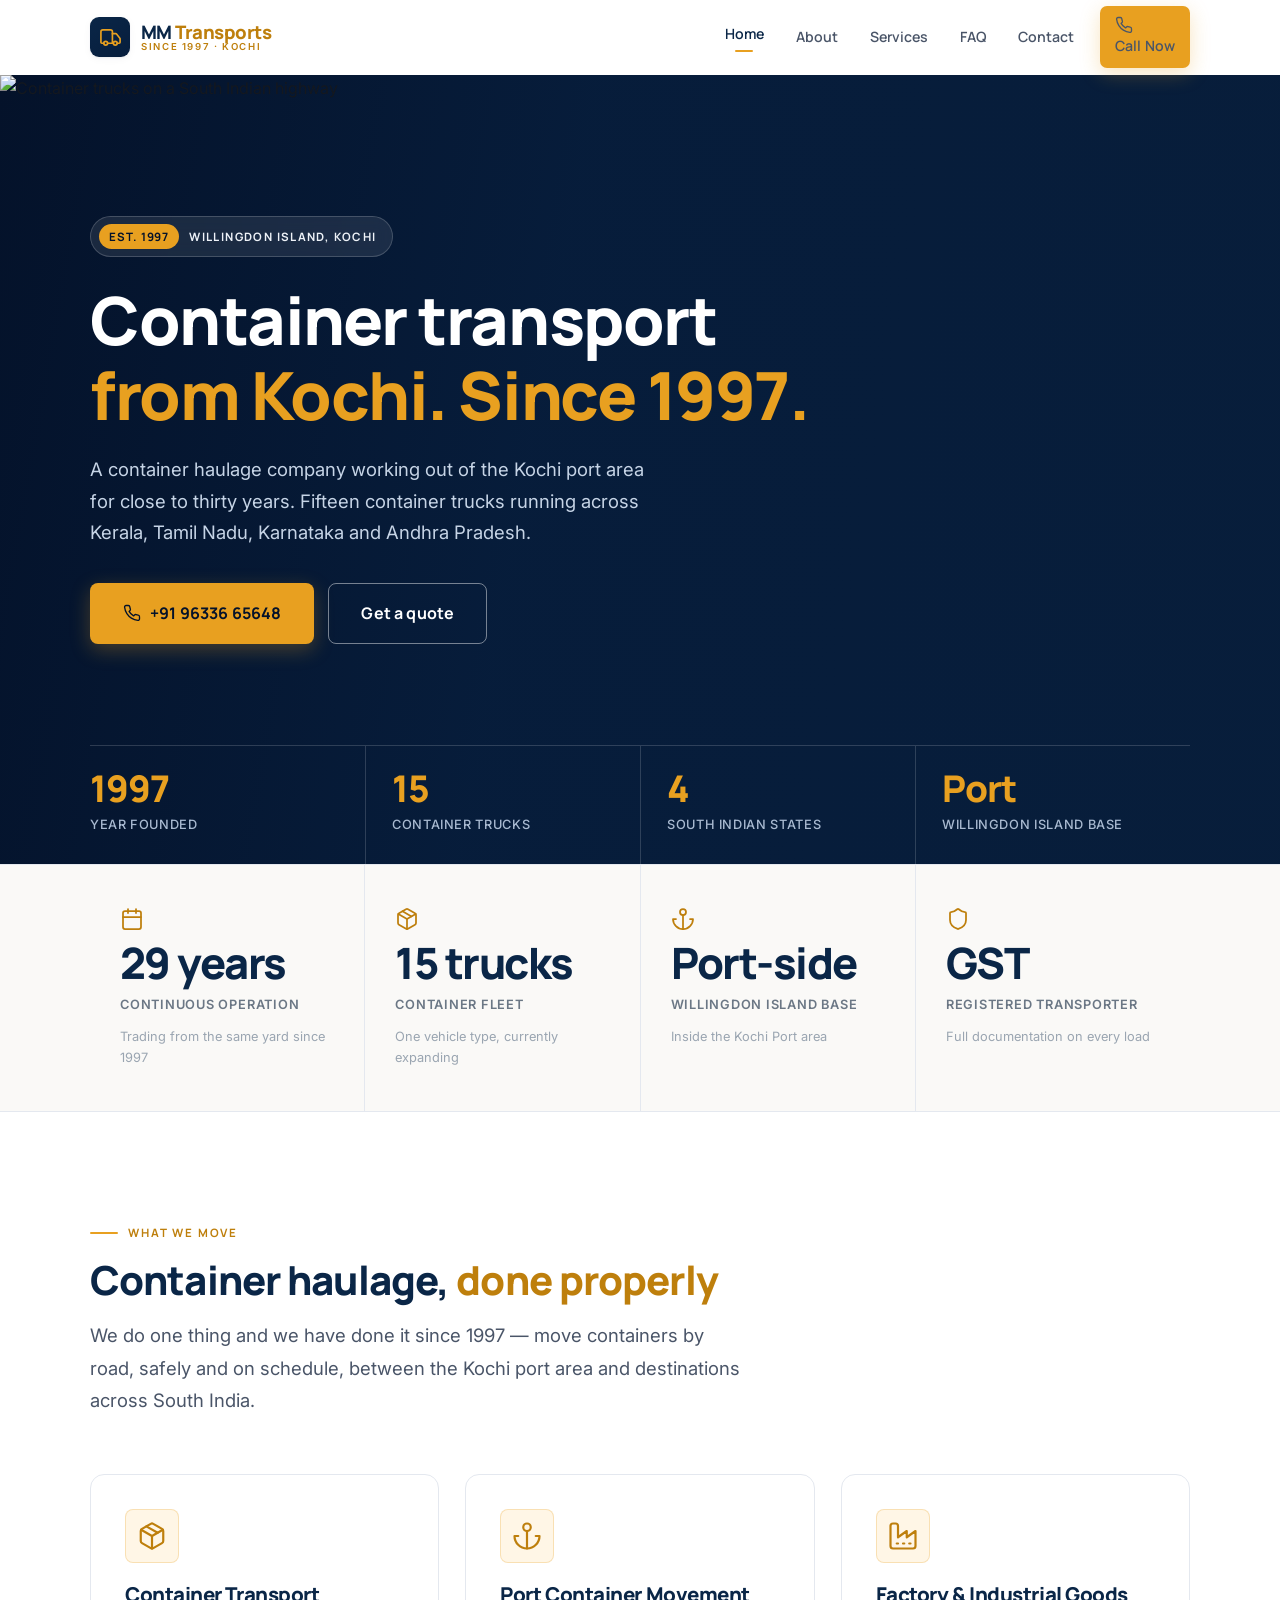
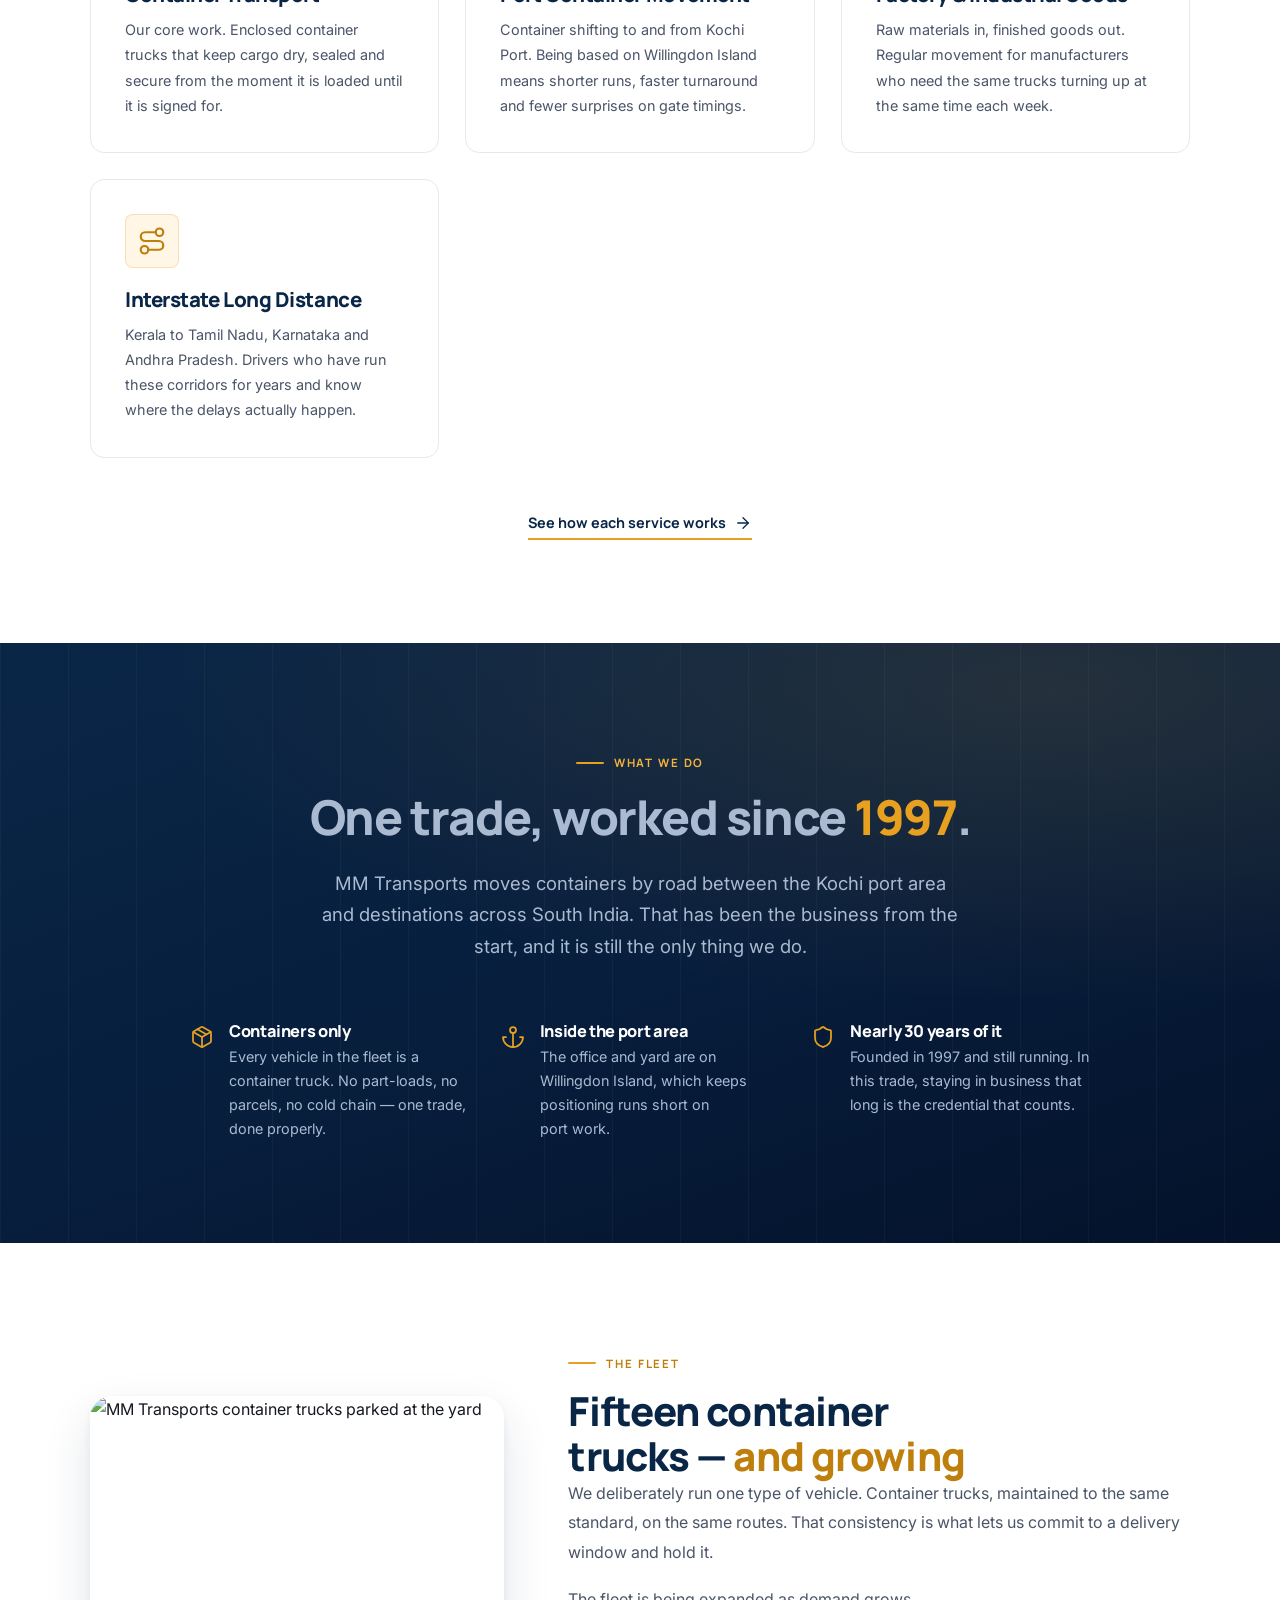
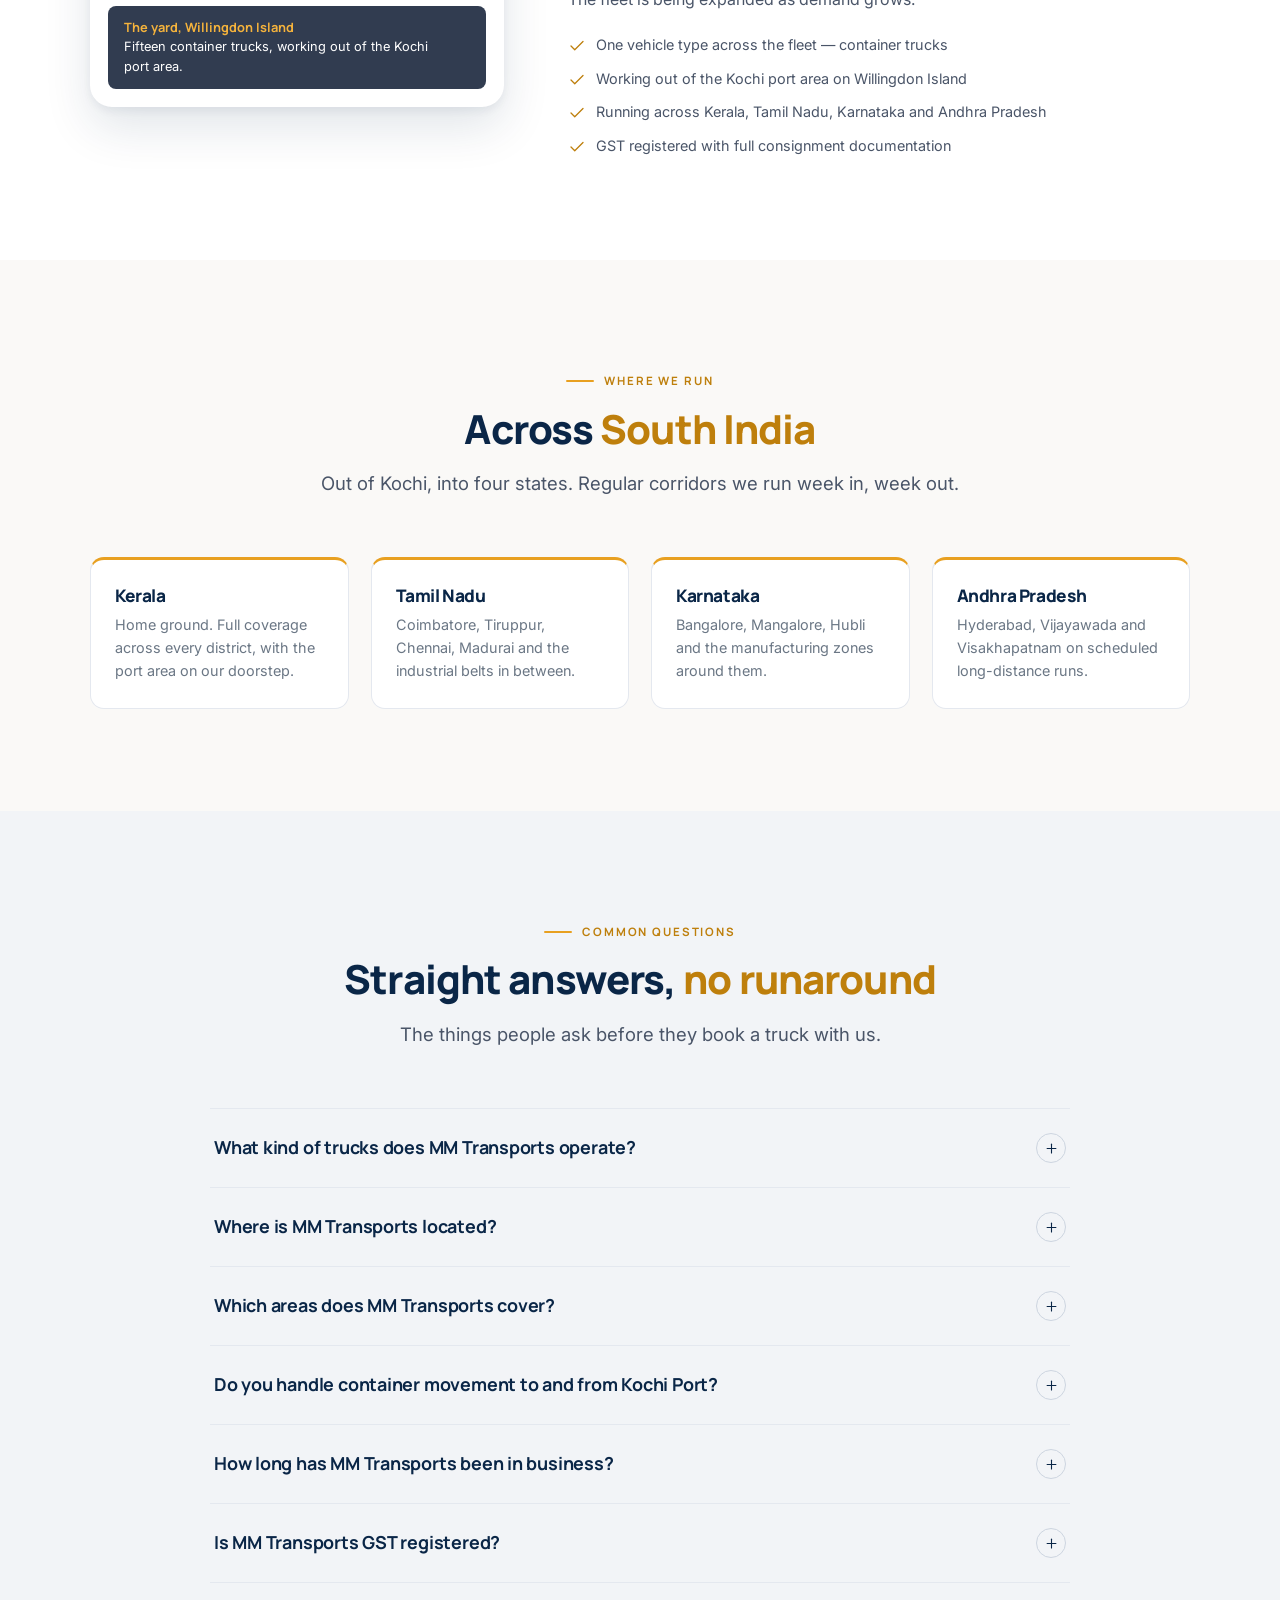
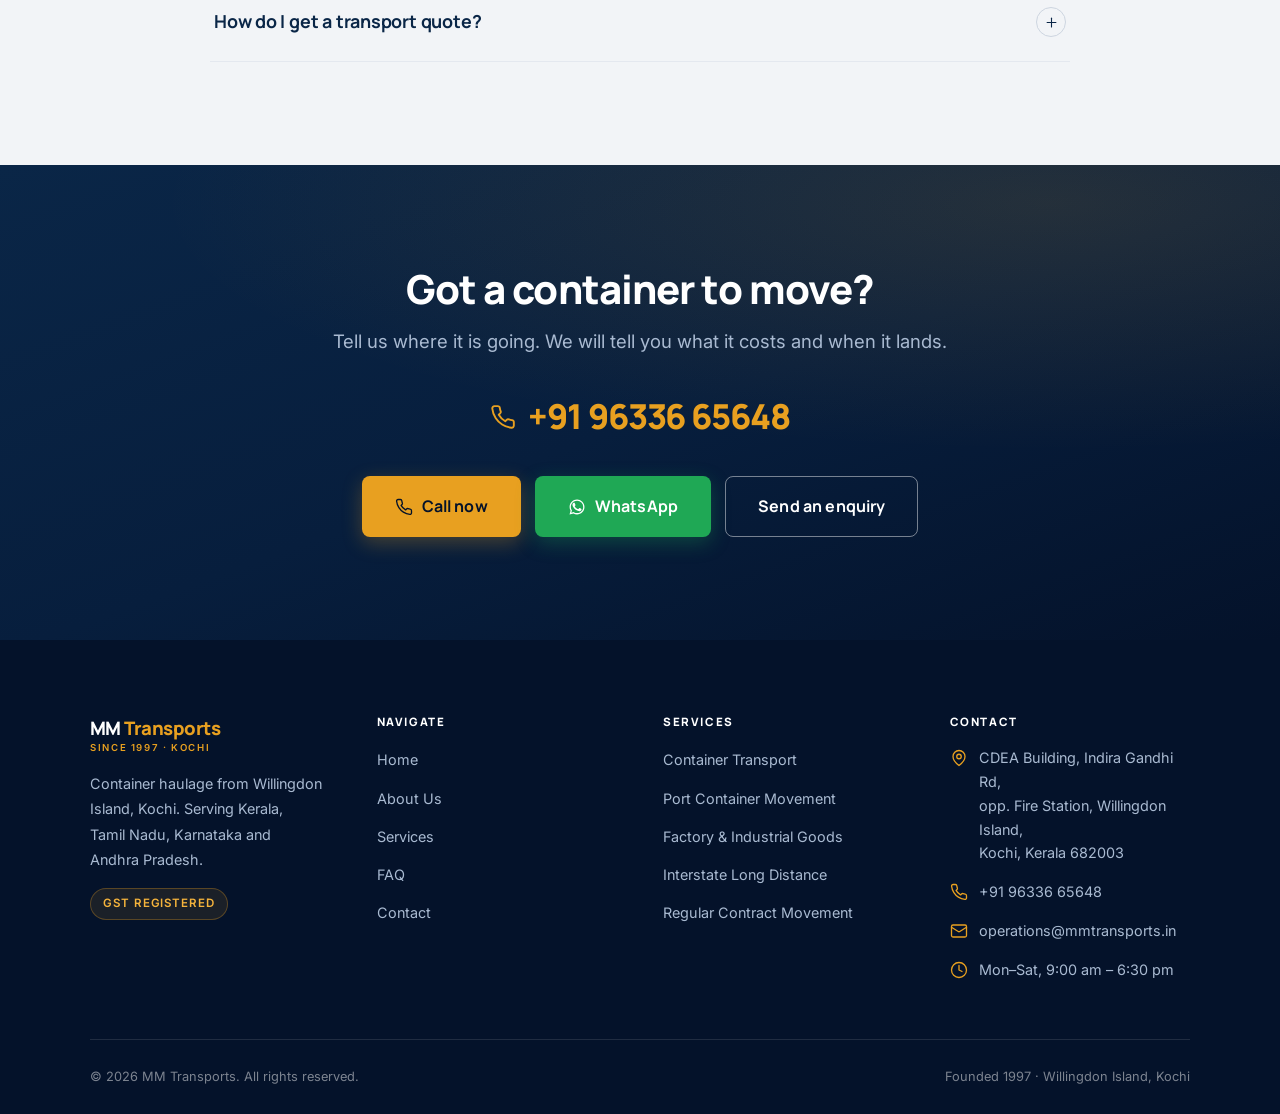
==== commit d67be36f: "Remove fleet-ownership claims and the father-son narrative The site claimed across every page that M" ====
--- a/index.html
+++ b/index.html
@@ -7,14 +7,14 @@
 
   <title>MM Transports — Container Truck Transport in Kochi Since 1997</title>
   <meta name="description"
-    content="MM Transports is a family-run container haulage company on Willingdon Island, Kochi. Operating our own fleet of 15 container trucks across Kerala, Tamil Nadu, Karnataka and Andhra Pradesh since 1997." />
+    content="MM Transports is a container haulage company on Willingdon Island, Kochi, operating since 1997. A fleet of 15 container trucks serving Kerala, Tamil Nadu, Karnataka and Andhra Pradesh." />
   <link rel="canonical" href="https://mmtransports.in/" />
 
   <meta property="og:type" content="website" />
   <meta property="og:site_name" content="MM Transports" />
   <meta property="og:title" content="MM Transports — Container Truck Transport in Kochi Since 1997" />
   <meta property="og:description"
-    content="Family-run container haulage from Willingdon Island, Kochi. 15 owned container trucks. Port movement and interstate transport across South India since 1997." />
+    content="Container haulage from Willingdon Island, Kochi. 15 container trucks. Port movement and interstate transport across South India since 1997." />
   <meta property="og:url" content="https://mmtransports.in/" />
   <meta property="og:locale" content="en_IN" />
   <meta property="og:image" content="https://mmtransports.in/images/og-cover.jpg" />
@@ -35,13 +35,13 @@
         "@type": ["LocalBusiness", "MovingCompany"],
         "@id": "https://mmtransports.in/#business",
         "name": "MM Transports",
-        "description": "Family-run container truck transport company based on Willingdon Island, Kochi. Operates an owned fleet of 15 container trucks serving Kerala, Tamil Nadu, Karnataka and Andhra Pradesh, including container movement to and from Kochi Port.",
+        "description": "Container truck transport company based on Willingdon Island, Kochi, operating since 1997. Runs a fleet of 15 container trucks serving Kerala, Tamil Nadu, Karnataka and Andhra Pradesh, including container movement to and from Kochi Port.",
         "url": "https://mmtransports.in/",
         "telephone": "+91-96336-65648",
         "email": "operations@mmtransports.in",
         "foundingDate": "1997",
         "founder": { "@type": "Person", "name": "Manoharan Nagarajan" },
-        "employee": { "@type": "Person", "name": "M Vishnu Prasad", "jobTitle": "Operations" },
+        "employee": { "@type": "Person", "name": "M Vishnu Prasad", "jobTitle": "General Manager" },
         "address": {
           "@type": "PostalAddress",
           "streetAddress": "CDEA Building, Indira Gandhi Road, opposite Fire Station, Willingdon Island",
@@ -89,7 +89,7 @@
             "name": "What kind of trucks does MM Transports operate?",
             "acceptedAnswer": {
               "@type": "Answer",
-              "text": "MM Transports runs a fleet of 15 container transport trucks, all owned and operated directly by the company rather than brokered from third parties. The fleet is currently being expanded."
+              "text": "MM Transports runs a fleet of 15 container transport trucks. Every vehicle in the fleet is a container truck, and the fleet is currently being expanded."
             }
           },
           {
@@ -121,7 +121,7 @@
             "name": "How long has MM Transports been in business?",
             "acceptedAnswer": {
               "@type": "Answer",
-              "text": "MM Transports was founded in 1997 by Manoharan Nagarajan and has operated continuously for close to 30 years. Since 2024 his son, M Vishnu Prasad, has been running day-to-day operations."
+              "text": "MM Transports was founded in 1997 by Manoharan Nagarajan and has operated continuously for close to 30 years from the same base on Willingdon Island, Kochi."
             }
           },
           {
@@ -214,13 +214,15 @@
       <div class="wrap">
         <div class="hero-inner">
           <p class="hero-badge"><b>Est. 1997</b> Willingdon Island, Kochi</p>
+          <!-- PLACEHOLDER TAGLINE — purely factual, holds the space until the narrative
+               direction is decided. Not a chosen positioning line. -->
           <h1 class="hero-title">
-            Container trucks we own.
-            <span>Not brokered.</span>
+            Container transport
+            <span>from Kochi. Since 1997.</span>
           </h1>
           <p class="hero-desc">
-            A family-run haulage company working out of the Kochi port area for close to thirty years. Fifteen container
-            trucks, our own drivers, and one number that has always been answered by the family.
+            A container haulage company working out of the Kochi port area for close to thirty years. Fifteen container
+            trucks running across Kerala, Tamil Nadu, Karnataka and Andhra Pradesh.
           </p>
           <div class="hero-actions">
             <a href="tel:+919633665648" class="btn btn-amber btn-lg">
@@ -236,15 +238,15 @@
           </div>
           <div class="hero-fact">
             <dt><span data-count="15">15</span></dt>
-            <dd>Container trucks owned</dd>
+            <dd>Container trucks</dd>
           </div>
           <div class="hero-fact">
             <dt><span data-count="4">4</span></dt>
             <dd>South Indian states</dd>
           </div>
           <div class="hero-fact">
-            <dt>2nd</dt>
-            <dd>Generation running ops</dd>
+            <dt>Port</dt>
+            <dd>Willingdon Island base</dd>
           </div>
         </dl>
       </div>
@@ -258,13 +260,13 @@
             <svg class="ico stat-ico" aria-hidden="true"><use href="#i-calendar"></use></svg>
             <span class="stat-num"><span data-count="29">29</span> years</span>
             <span class="stat-label">Continuous operation</span>
-            <span class="stat-note">Same family, same yard, since 1997</span>
+            <span class="stat-note">Trading from the same yard since 1997</span>
           </div>
           <div class="stat">
             <svg class="ico stat-ico" aria-hidden="true"><use href="#i-container"></use></svg>
             <span class="stat-num"><span data-count="15">15</span> trucks</span>
-            <span class="stat-label">Owned container fleet</span>
-            <span class="stat-note">Expanding — no brokered vehicles</span>
+            <span class="stat-label">Container fleet</span>
+            <span class="stat-note">One vehicle type, currently expanding</span>
           </div>
           <div class="stat">
             <svg class="ico stat-ico" aria-hidden="true"><use href="#i-anchor"></use></svg>
@@ -333,30 +335,31 @@
     <section class="section bg-navy promise">
       <div class="wrap">
         <div class="promise-inner reveal">
-          <p class="eyebrow on-dark centered">Why it matters</p>
+          <!-- PROVISIONAL COPY — states verified facts only, makes no positioning claim.
+               Revisit once the narrative direction is agreed. -->
+          <p class="eyebrow on-dark centered">What we do</p>
           <p class="promise-statement">
-            Every truck on your job is <em>ours</em>. Every driver is <em>on our payroll</em>.
+            One trade, worked since <em>1997</em>.
           </p>
           <p class="promise-sub">
-            Most transport you book today is passed down a chain of brokers before a truck actually moves. We do not
-            work that way — never have. When something needs sorting, you are talking to the people who own the vehicle.
+            MM Transports moves containers by road between the Kochi port area and destinations across South India.
+            That has been the business from the start, and it is still the only thing we do.
           </p>
 
           <div class="promise-points">
             <div class="promise-point">
-              <svg class="ico" aria-hidden="true"><use href="#i-users"></use></svg>
+              <svg class="ico" aria-hidden="true"><use href="#i-container"></use></svg>
               <div>
-                <h3>Direct accountability</h3>
-                <p>One call reaches the family running the company. No agent, no middle layer, no passing blame down the
-                  line.</p>
+                <h3>Containers only</h3>
+                <p>Every vehicle in the fleet is a container truck. No part-loads, no parcels, no cold chain — one trade,
+                  done properly.</p>
               </div>
             </div>
             <div class="promise-point">
-              <svg class="ico" aria-hidden="true"><use href="#i-wrench"></use></svg>
+              <svg class="ico" aria-hidden="true"><use href="#i-anchor"></use></svg>
               <div>
-                <h3>Our own maintenance</h3>
-                <p>Because we own the fleet, we control how it is maintained. A breakdown is our cost, so we make sure
-                  it does not happen.</p>
+                <h3>Inside the port area</h3>
+                <p>The office and yard are on Willingdon Island, which keeps positioning runs short on port work.</p>
               </div>
             </div>
             <div class="promise-point">
@@ -380,27 +383,25 @@
           <div class="media-frame reveal" data-photo-slot="fleet-yard">
             <img src="https://images.unsplash.com/photo-1586528116311-ad8dd3c8310d?w=1000&q=80"
               alt="MM Transports container trucks parked at the yard" loading="lazy" />
-            <p class="media-caption"><strong>The yard, Willingdon Island</strong>Fifteen container trucks, all owned and
-              maintained in-house.</p>
+            <p class="media-caption"><strong>The yard, Willingdon Island</strong>Fifteen container trucks, working out of
+              the Kochi port area.</p>
           </div>
 
           <div class="reveal reveal-1">
             <p class="eyebrow">The fleet</p>
             <h2 class="h-2">Fifteen container trucks — <span class="accent">and growing</span></h2>
             <div class="prose stack">
-              <p>We deliberately run one type of vehicle. Container trucks, maintained to the same standard, driven by
-                people who have been with us for years. That consistency is what lets us promise a delivery window and
-                actually hold it.</p>
-              <p>The fleet is being expanded as demand grows. We would rather add a truck we can look after than take a
-                job we cannot cover.</p>
+              <p>We deliberately run one type of vehicle. Container trucks, maintained to the same standard, on the same
+                routes. That consistency is what lets us commit to a delivery window and hold it.</p>
+              <p>The fleet is being expanded as demand grows.</p>
             </div>
             <ul class="feature-list">
-              <li><svg class="ico ico-sm" aria-hidden="true"><use href="#i-check"></use></svg>Every vehicle owned by MM
-                Transports — nothing subcontracted</li>
-              <li><svg class="ico ico-sm" aria-hidden="true"><use href="#i-check"></use></svg>In-house maintenance and
-                pre-trip checks</li>
-              <li><svg class="ico ico-sm" aria-hidden="true"><use href="#i-check"></use></svg>Drivers who know the
-                Kochi–Bangalore and Kochi–Coimbatore corridors</li>
+              <li><svg class="ico ico-sm" aria-hidden="true"><use href="#i-check"></use></svg>One vehicle type across the
+                fleet — container trucks</li>
+              <li><svg class="ico ico-sm" aria-hidden="true"><use href="#i-check"></use></svg>Working out of the Kochi
+                port area on Willingdon Island</li>
+              <li><svg class="ico ico-sm" aria-hidden="true"><use href="#i-check"></use></svg>Running across Kerala,
+                Tamil Nadu, Karnataka and Andhra Pradesh</li>
               <li><svg class="ico ico-sm" aria-hidden="true"><use href="#i-check"></use></svg>GST registered with full
                 consignment documentation</li>
             </ul>
@@ -434,37 +435,6 @@
           <div class="coverage-item reveal reveal-3">
             <h3>Andhra Pradesh</h3>
             <p>Hyderabad, Vijayawada and Visakhapatnam on scheduled long-distance runs.</p>
-          </div>
-        </div>
-      </div>
-    </section>
-
-    <!-- ============ TWO GENERATIONS ============ -->
-    <section class="section bg-white" id="people">
-      <div class="wrap">
-        <div class="split split-flip">
-          <div class="reveal">
-            <p class="eyebrow">Two generations</p>
-            <h2 class="h-2">Started by the father. <span class="accent">Run day-to-day by the son.</span></h2>
-            <div class="prose stack">
-              <p><strong>Manoharan Nagarajan</strong> founded MM Transports in 1997 and built it the slow way — one
-                truck, one client, one delivery at a time. Nearly thirty years later he still sets the standard the
-                company works to.</p>
-              <p>Since 2024 his son, <strong>M Vishnu Prasad</strong>, has been running operations and leading the
-                expansion of the fleet. Same yard, same phone number, same way of doing business — with someone in the
-                office every day who has grown up around these trucks.</p>
-            </div>
-            <div class="btn-row" style="margin-top:32px">
-              <a href="about.html" class="btn btn-navy">Read the full story</a>
-            </div>
-          </div>
-
-          <!-- PHOTO SLOT: father-son — replace with images/father-son.jpg (both together, 1200x900) -->
-          <div class="media-frame reveal reveal-1" data-photo-slot="father-son">
-            <img src="https://images.unsplash.com/photo-1519003722824-194d4455a60c?w=1000&q=80"
-              alt="MM Transports truck at the Kochi yard" loading="lazy" />
-            <p class="media-caption"><strong>Photo needed</strong>Manoharan Nagarajan and M Vishnu Prasad together at
-              the yard.</p>
           </div>
         </div>
       </div>
@@ -486,9 +456,9 @@
               <span class="faq-icon" aria-hidden="true"><svg class="ico"><use href="#i-plus"></use></svg></span>
             </button></h3>
             <div class="faq-a" id="faq-a1" role="region" aria-labelledby="faq-q1">
-              <div><p>MM Transports runs a fleet of 15 container transport trucks. Every one of them is owned and
-                operated directly by the company — we do not broker vehicles from third parties. The fleet is currently
-                being expanded.</p></div>
+              <div><p>MM Transports runs a fleet of 15 container transport trucks. Every vehicle in the fleet is a
+                container truck — we do not run part-loads, parcels or cold chain. The fleet is currently being
+                expanded.</p></div>
             </div>
           </div>
 
@@ -510,8 +480,7 @@
             </button></h3>
             <div class="faq-a" id="faq-a3" role="region" aria-labelledby="faq-q3">
               <div><p>We move containers across South India — all districts of Kerala, plus Tamil Nadu, Karnataka and
-                Andhra Pradesh. Our most regular runs are out of the Kochi port area towards Coimbatore, Tiruppur and
-                Bangalore.</p></div>
+                Andhra Pradesh, working out of the Kochi port area.</p></div>
             </div>
           </div>
 
@@ -533,8 +502,7 @@
             </button></h3>
             <div class="faq-a" id="faq-a5" role="region" aria-labelledby="faq-q5">
               <div><p>MM Transports was founded in 1997 by Manoharan Nagarajan and has operated continuously ever since
-                — close to thirty years. Since 2024 his son, M Vishnu Prasad, has been running day-to-day operations and
-                expanding the fleet.</p></div>
+                — close to thirty years, from the same base on Willingdon Island.</p></div>
             </div>
           </div>
 
@@ -594,8 +562,8 @@
           <span class="logo-text">MM <span>Transports</span>
             <span class="logo-sub">Since 1997 · Kochi</span>
           </span>
-          <p class="footer-tagline">Family-run container haulage from Willingdon Island, Kochi. Our own trucks, our own
-            drivers, across South India.</p>
+          <p class="footer-tagline">Container haulage from Willingdon Island, Kochi. Serving Kerala, Tamil Nadu,
+            Karnataka and Andhra Pradesh.</p>
           <span class="footer-gst">GST Registered</span>
         </div>
 
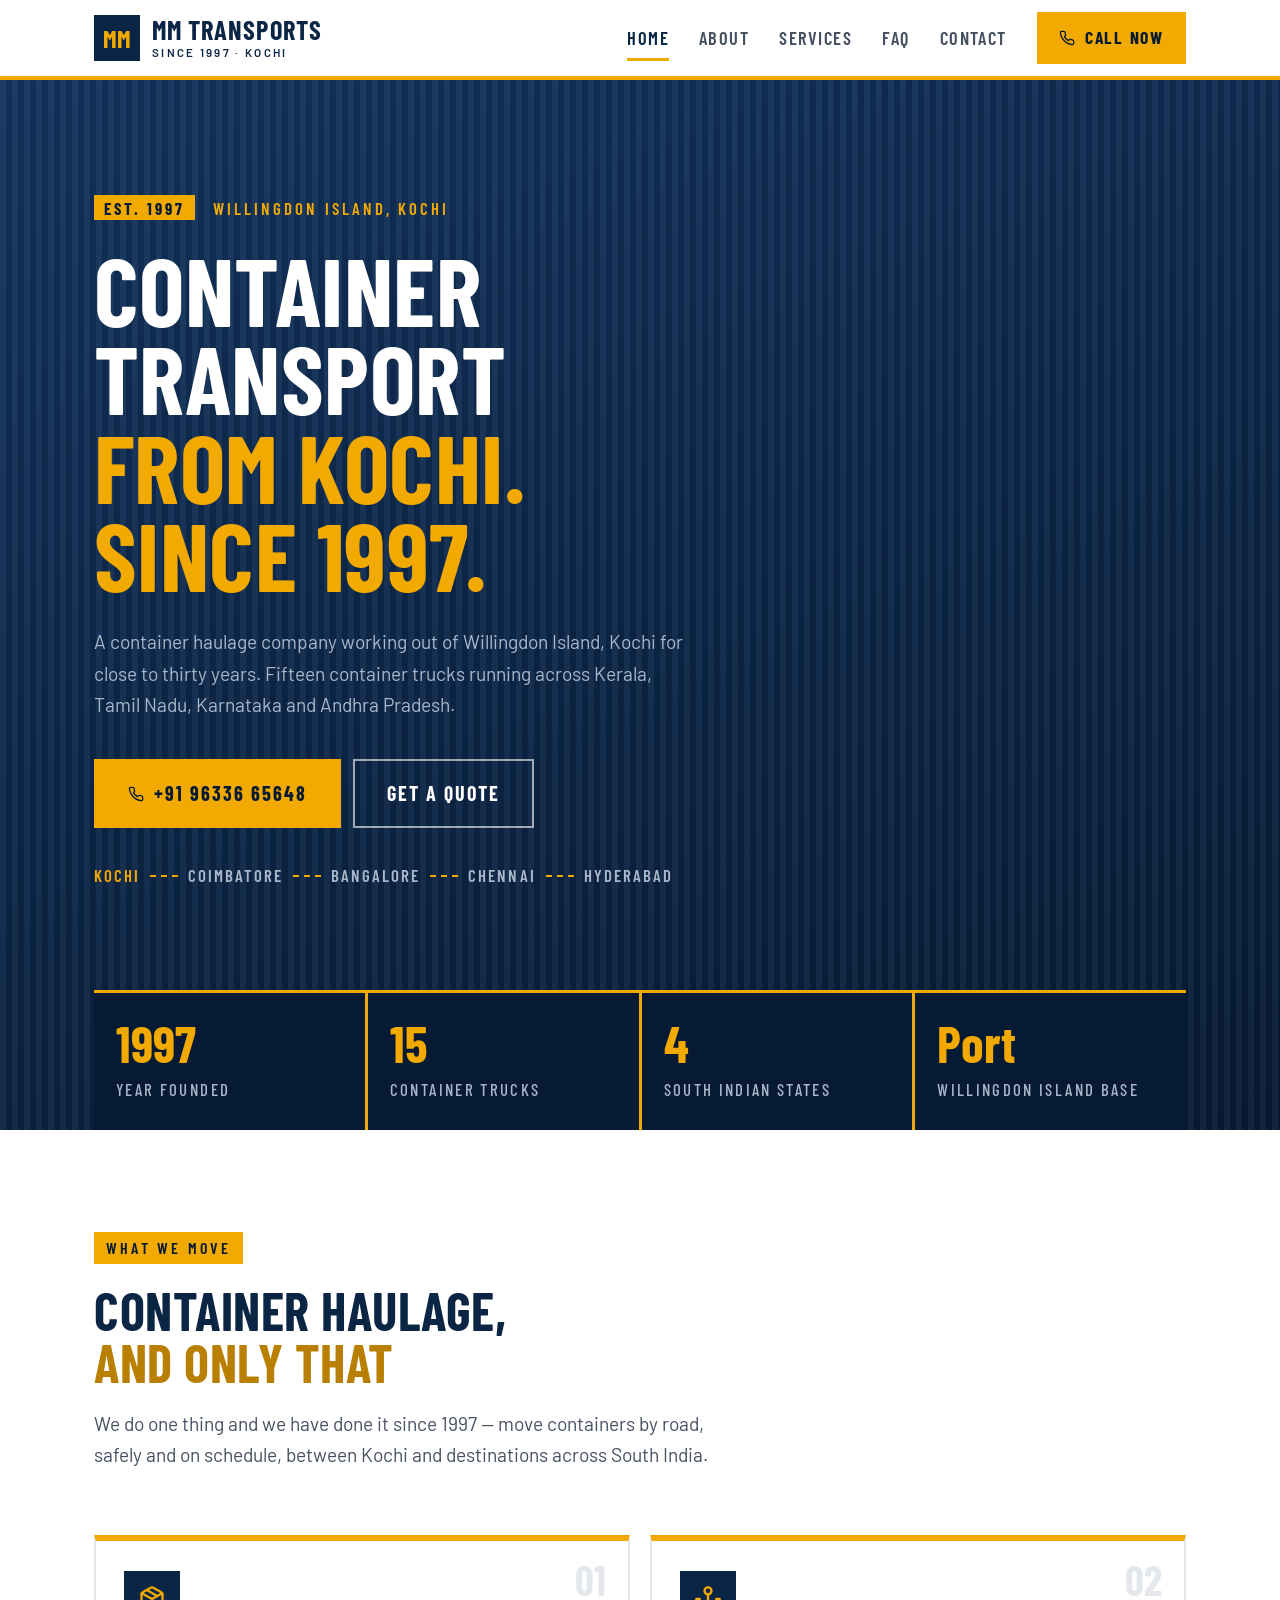
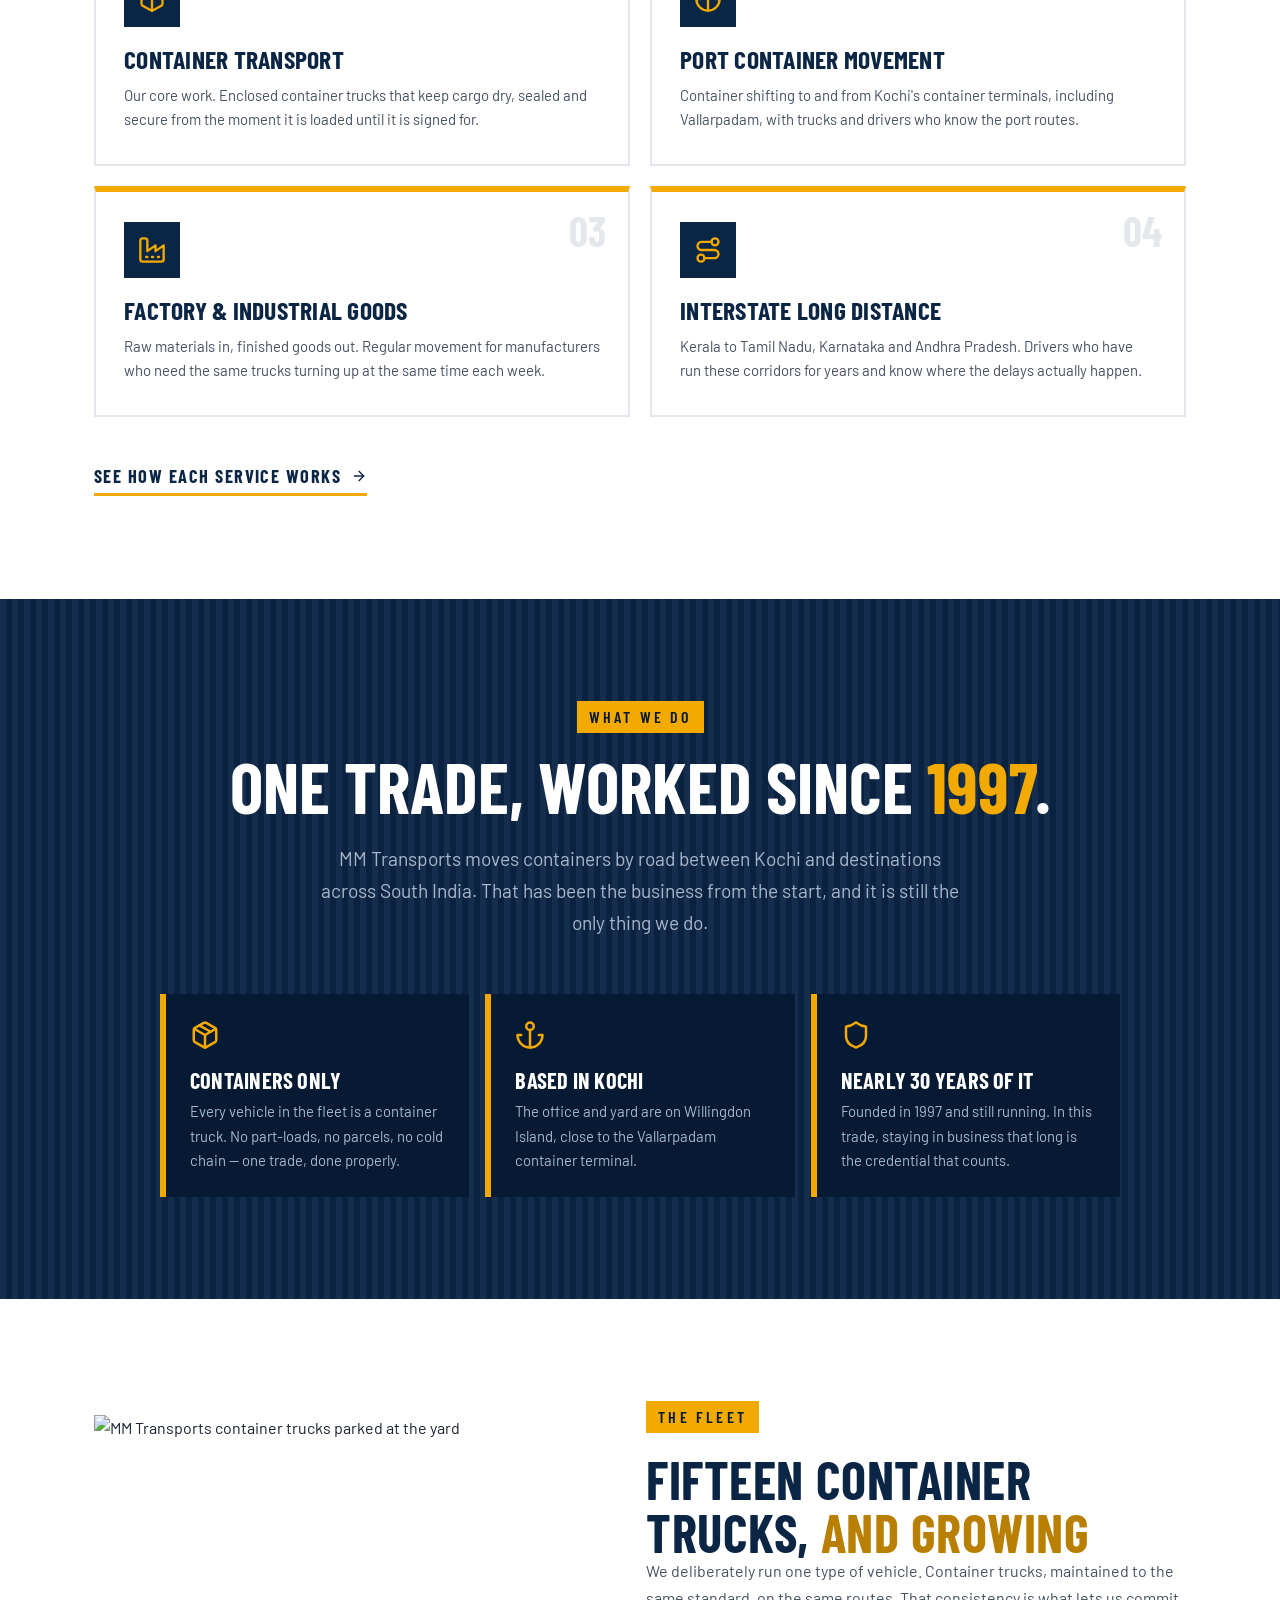
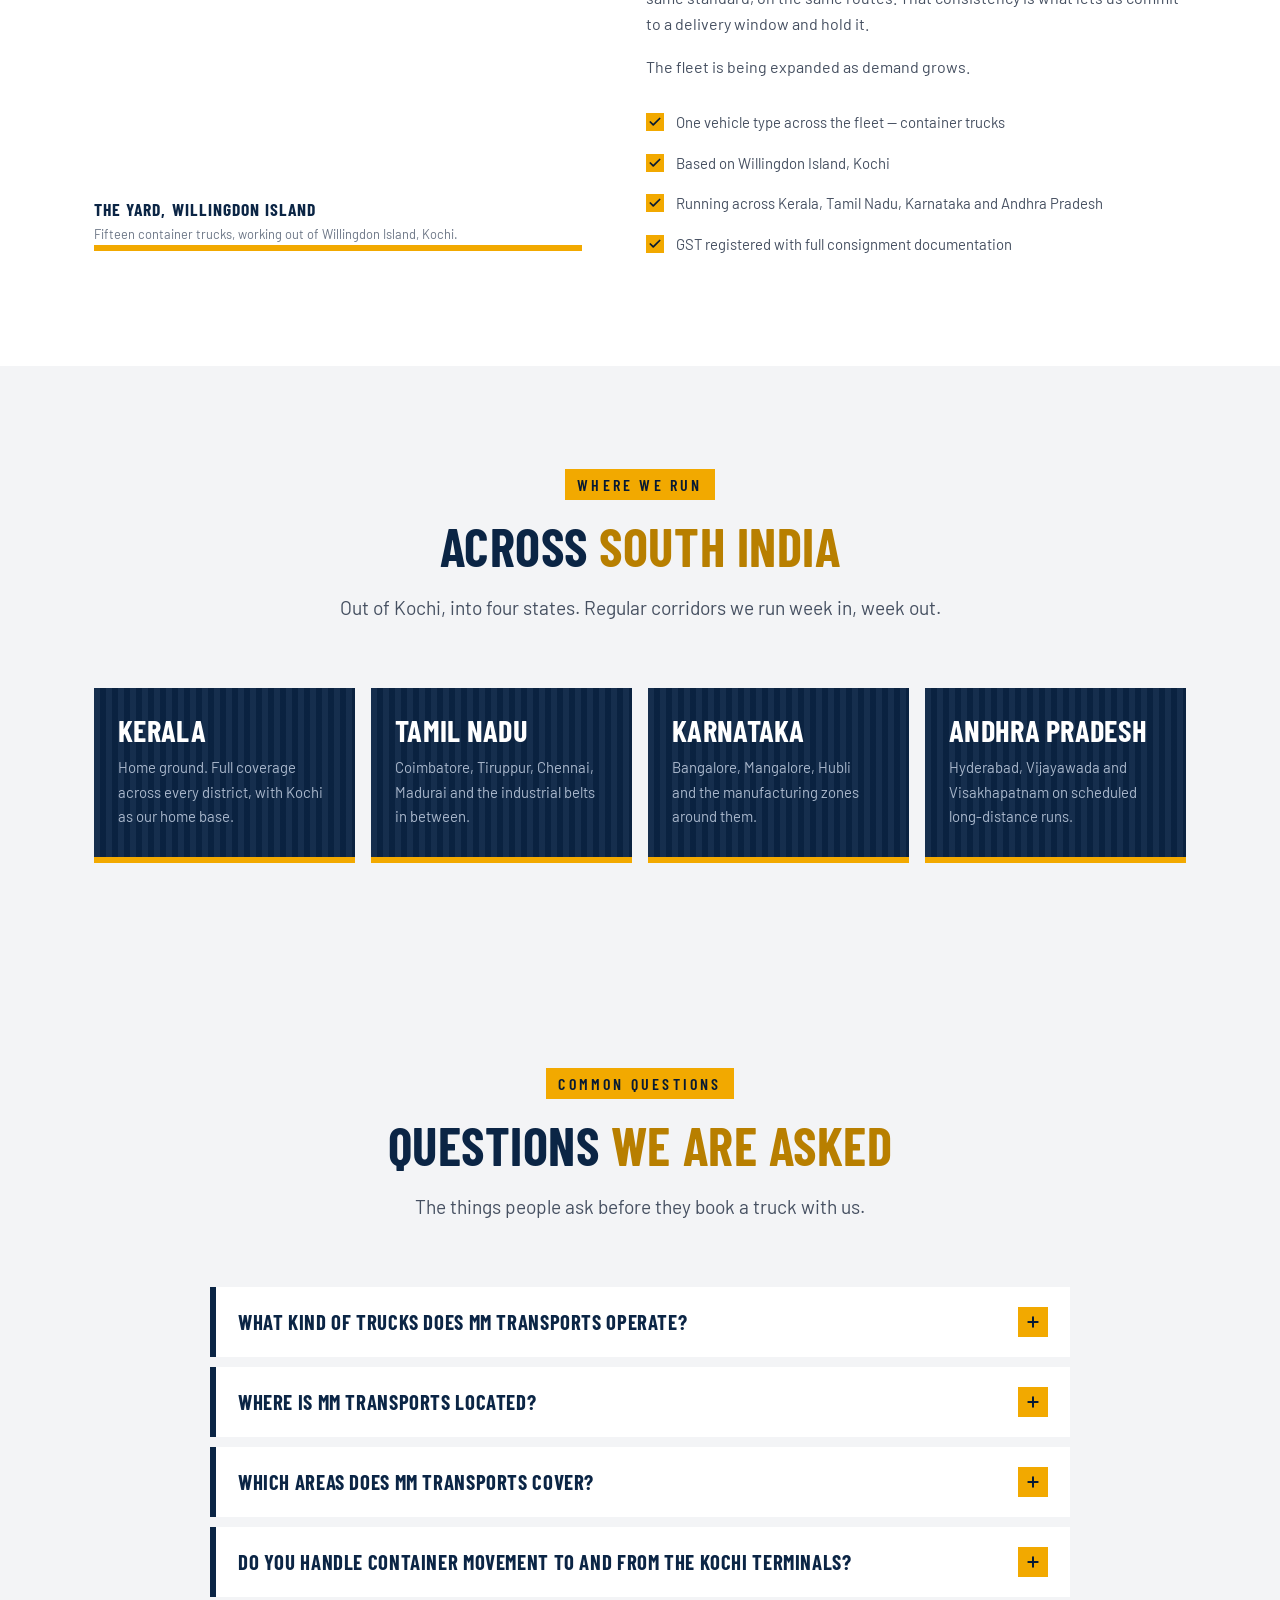
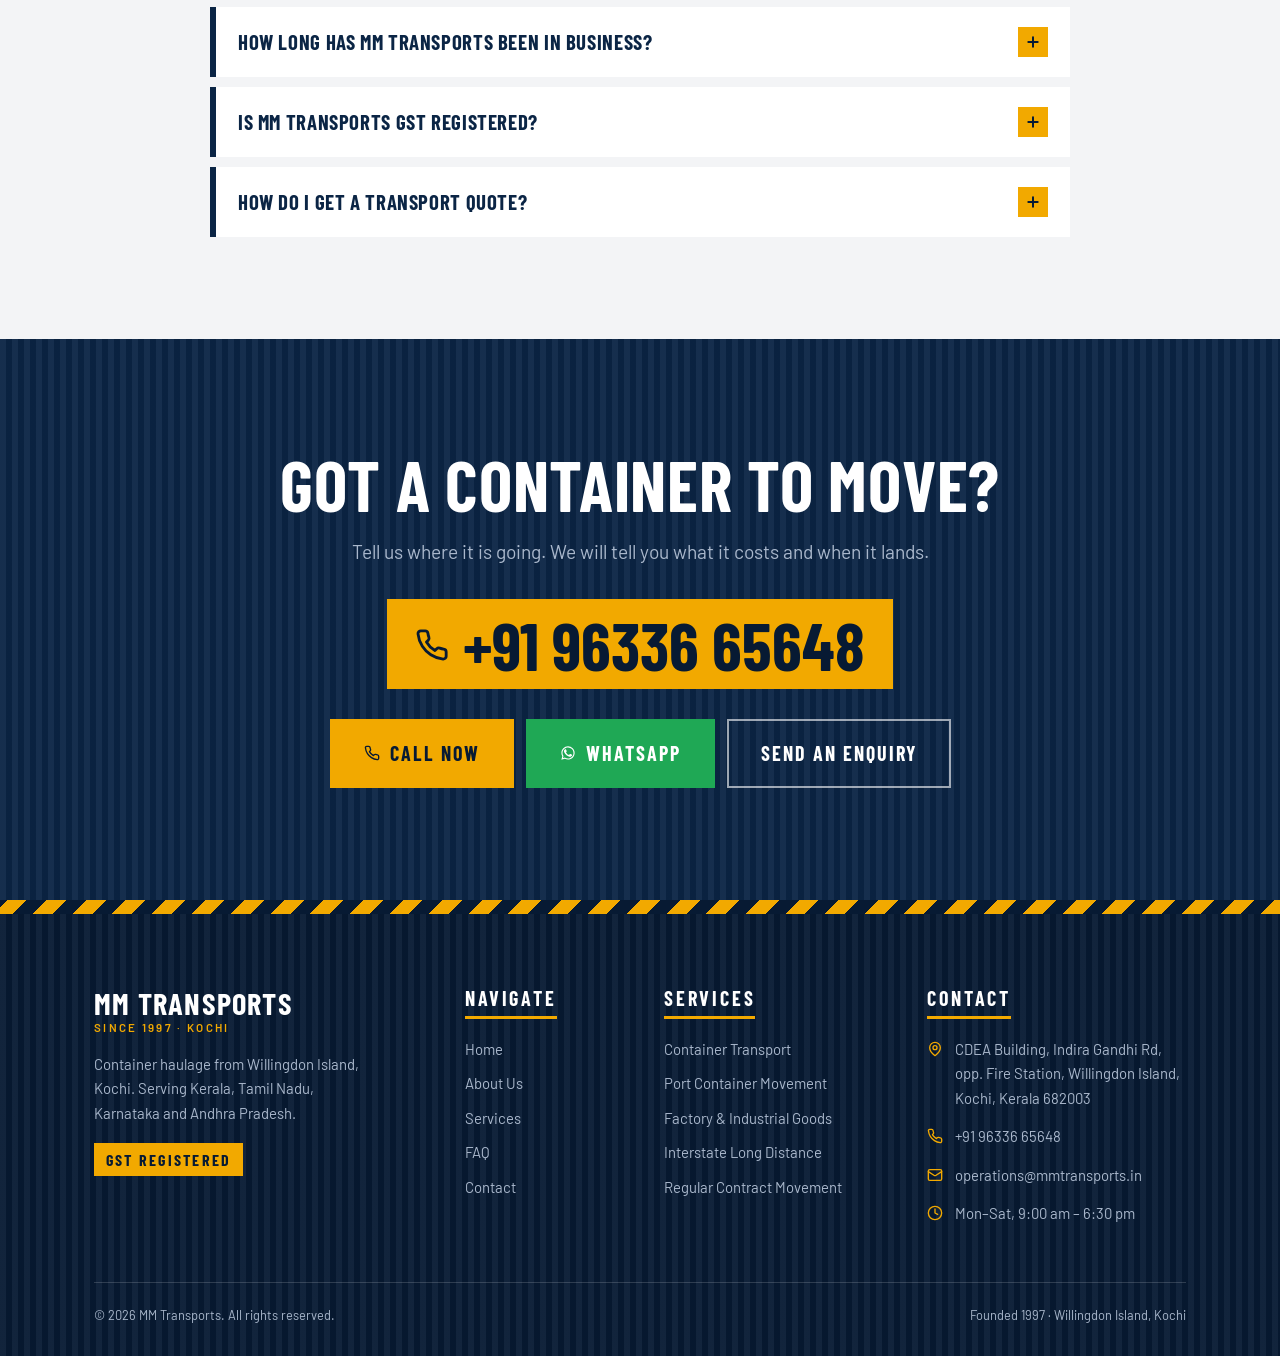
==== commit 548a16ad: "Redesign with industrial look; reword port claims; show leadership team Co-Authored-By: Claude Sonne" ====
--- a/index.html
+++ b/index.html
@@ -14,7 +14,7 @@
   <meta property="og:site_name" content="MM Transports" />
   <meta property="og:title" content="MM Transports — Container Truck Transport in Kochi Since 1997" />
   <meta property="og:description"
-    content="Container haulage from Willingdon Island, Kochi. 15 container trucks. Port movement and interstate transport across South India since 1997." />
+    content="Container haulage from Willingdon Island, Kochi. 15 container trucks. Container movement and interstate transport across South India since 1997." />
   <meta property="og:url" content="https://mmtransports.in/" />
   <meta property="og:locale" content="en_IN" />
   <meta property="og:image" content="https://mmtransports.in/images/og-cover.jpg" />
@@ -35,7 +35,7 @@
         "@type": ["LocalBusiness", "MovingCompany"],
         "@id": "https://mmtransports.in/#business",
         "name": "MM Transports",
-        "description": "Container truck transport company based on Willingdon Island, Kochi, operating since 1997. Runs a fleet of 15 container trucks serving Kerala, Tamil Nadu, Karnataka and Andhra Pradesh, including container movement to and from Kochi Port.",
+        "description": "Container truck transport company based on Willingdon Island, Kochi, operating since 1997. Runs a fleet of 15 container trucks serving Kerala, Tamil Nadu, Karnataka and Andhra Pradesh, including container movement to and from the Kochi container terminals.",
         "url": "https://mmtransports.in/",
         "telephone": "+91-96336-65648",
         "email": "operations@mmtransports.in",
@@ -60,7 +60,7 @@
         "knowsAbout": [
           "Container truck transport",
           "Port container movement",
-          "Kochi Port container haulage",
+          "Kochi container haulage",
           "Interstate goods transport South India",
           "Factory material transport"
         ],
@@ -97,7 +97,7 @@
             "name": "Where is MM Transports located?",
             "acceptedAnswer": {
               "@type": "Answer",
-              "text": "MM Transports operates from the CDEA Building on Indira Gandhi Road, opposite the Fire Station, Willingdon Island, Kochi, Kerala 682003 — inside the Kochi Port area."
+              "text": "MM Transports operates from the CDEA Building on Indira Gandhi Road, opposite the Fire Station, Willingdon Island, Kochi, Kerala 682003, Kochi."
             }
           },
           {
@@ -110,10 +110,10 @@
           },
           {
             "@type": "Question",
-            "name": "Does MM Transports handle container movement to and from Kochi Port?",
-            "acceptedAnswer": {
-              "@type": "Answer",
-              "text": "Yes. Container shifting to and from the port is core work for MM Transports. The office is located on Willingdon Island inside the port area, which keeps turnaround times short."
+            "name": "Do you handle container movement to and from the Kochi terminals?",
+            "acceptedAnswer": {
+              "@type": "Answer",
+              "text": "Yes. Container shifting to and from the Kochi container terminals, including Vallarpadam, is part of our work. The office is on Willingdon Island, Kochi."
             }
           },
           {
@@ -178,7 +178,7 @@
     <div class="wrap">
       <nav class="nav" aria-label="Main navigation">
         <a href="index.html" class="logo" aria-label="MM Transports — home">
-          <span class="logo-mark" aria-hidden="true"><svg class="ico"><use href="#i-truck"></use></svg></span>
+          <span class="logo-mark" aria-hidden="true">MM</span>
           <span class="logo-text">MM <span>Transports</span>
             <span class="logo-sub">Since 1997 · Kochi</span>
           </span>
@@ -207,10 +207,7 @@
     <!-- ============ HERO ============ -->
     <section class="hero">
       <!-- PHOTO SLOT: hero-fleet — replace with images/hero-fleet.jpg (real MM trucks, 1920x1080) -->
-      <div class="hero-media" data-photo-slot="hero-fleet">
-        <img src="https://images.unsplash.com/photo-1601584115197-04eefb3b6b0f?w=1920&q=80"
-          alt="Container trucks on a South Indian highway" fetchpriority="high" />
-      </div>
+      <div class="hero-media" data-photo-slot="hero-fleet"></div>
       <div class="wrap">
         <div class="hero-inner">
           <p class="hero-badge"><b>Est. 1997</b> Willingdon Island, Kochi</p>
@@ -221,7 +218,7 @@
             <span>from Kochi. Since 1997.</span>
           </h1>
           <p class="hero-desc">
-            A container haulage company working out of the Kochi port area for close to thirty years. Fifteen container
+            A container haulage company working out of Willingdon Island, Kochi for close to thirty years. Fifteen container
             trucks running across Kerala, Tamil Nadu, Karnataka and Andhra Pradesh.
           </p>
           <div class="hero-actions">
@@ -229,6 +226,9 @@
               <svg class="ico ico-sm" aria-hidden="true"><use href="#i-phone"></use></svg>+91 96336 65648</a>
             <a href="contact.html" class="btn btn-ghost-light btn-lg">Get a quote</a>
           </div>
+          <ul class="route-strip" aria-label="Main routes from Kochi">
+            <li>Kochi</li><li>Coimbatore</li><li>Bangalore</li><li>Chennai</li><li>Hyderabad</li>
+          </ul>
         </div>
 
         <dl class="hero-facts">
@@ -252,46 +252,14 @@
       </div>
     </section>
 
-    <!-- ============ STAT / TRUST BAND ============ -->
-    <section class="stat-band">
-      <div class="wrap">
-        <div class="stat-grid">
-          <div class="stat">
-            <svg class="ico stat-ico" aria-hidden="true"><use href="#i-calendar"></use></svg>
-            <span class="stat-num"><span data-count="29">29</span> years</span>
-            <span class="stat-label">Continuous operation</span>
-            <span class="stat-note">Trading from the same yard since 1997</span>
-          </div>
-          <div class="stat">
-            <svg class="ico stat-ico" aria-hidden="true"><use href="#i-container"></use></svg>
-            <span class="stat-num"><span data-count="15">15</span> trucks</span>
-            <span class="stat-label">Container fleet</span>
-            <span class="stat-note">One vehicle type, currently expanding</span>
-          </div>
-          <div class="stat">
-            <svg class="ico stat-ico" aria-hidden="true"><use href="#i-anchor"></use></svg>
-            <span class="stat-num">Port-side</span>
-            <span class="stat-label">Willingdon Island base</span>
-            <span class="stat-note">Inside the Kochi Port area</span>
-          </div>
-          <div class="stat">
-            <svg class="ico stat-ico" aria-hidden="true"><use href="#i-shield"></use></svg>
-            <span class="stat-num">GST</span>
-            <span class="stat-label">Registered transporter</span>
-            <span class="stat-note">Full documentation on every load</span>
-          </div>
-        </div>
-      </div>
-    </section>
-
     <!-- ============ SERVICES ============ -->
     <section class="section bg-white" id="services">
       <div class="wrap">
         <div class="section-head reveal">
           <p class="eyebrow">What we move</p>
-          <h2 class="h-2">Container haulage, <span class="accent">done properly</span></h2>
+          <h2 class="h-2">Container haulage, <span class="accent">and only that</span></h2>
           <p class="lead">We do one thing and we have done it since 1997 — move containers by road, safely and on
-            schedule, between the Kochi port area and destinations across South India.</p>
+            schedule, between Kochi and destinations across South India.</p>
         </div>
 
         <div class="card-grid">
@@ -305,8 +273,8 @@
           <article class="card reveal reveal-1">
             <div class="icon-tile"><svg class="ico ico-lg" aria-hidden="true"><use href="#i-anchor"></use></svg></div>
             <h3>Port Container Movement</h3>
-            <p>Container shifting to and from Kochi Port. Being based on Willingdon Island means shorter runs, faster
-              turnaround and fewer surprises on gate timings.</p>
+            <p>Container shifting to and from Kochi's container terminals, including Vallarpadam, with trucks and
+              drivers who know the port routes.</p>
           </article>
 
           <article class="card reveal reveal-2">
@@ -342,7 +310,7 @@
             One trade, worked since <em>1997</em>.
           </p>
           <p class="promise-sub">
-            MM Transports moves containers by road between the Kochi port area and destinations across South India.
+            MM Transports moves containers by road between Kochi and destinations across South India.
             That has been the business from the start, and it is still the only thing we do.
           </p>
 
@@ -358,8 +326,8 @@
             <div class="promise-point">
               <svg class="ico" aria-hidden="true"><use href="#i-anchor"></use></svg>
               <div>
-                <h3>Inside the port area</h3>
-                <p>The office and yard are on Willingdon Island, which keeps positioning runs short on port work.</p>
+                <h3>Based in Kochi</h3>
+                <p>The office and yard are on Willingdon Island, close to the Vallarpadam container terminal.</p>
               </div>
             </div>
             <div class="promise-point">
@@ -384,12 +352,12 @@
             <img src="https://images.unsplash.com/photo-1586528116311-ad8dd3c8310d?w=1000&q=80"
               alt="MM Transports container trucks parked at the yard" loading="lazy" />
             <p class="media-caption"><strong>The yard, Willingdon Island</strong>Fifteen container trucks, working out of
-              the Kochi port area.</p>
+              Willingdon Island, Kochi.</p>
           </div>
 
           <div class="reveal reveal-1">
             <p class="eyebrow">The fleet</p>
-            <h2 class="h-2">Fifteen container trucks — <span class="accent">and growing</span></h2>
+            <h2 class="h-2">Fifteen container trucks, <span class="accent">and growing</span></h2>
             <div class="prose stack">
               <p>We deliberately run one type of vehicle. Container trucks, maintained to the same standard, on the same
                 routes. That consistency is what lets us commit to a delivery window and hold it.</p>
@@ -398,8 +366,8 @@
             <ul class="feature-list">
               <li><svg class="ico ico-sm" aria-hidden="true"><use href="#i-check"></use></svg>One vehicle type across the
                 fleet — container trucks</li>
-              <li><svg class="ico ico-sm" aria-hidden="true"><use href="#i-check"></use></svg>Working out of the Kochi
-                port area on Willingdon Island</li>
+              <li><svg class="ico ico-sm" aria-hidden="true"><use href="#i-check"></use></svg>Based on Willingdon Island,
+                Kochi</li>
               <li><svg class="ico ico-sm" aria-hidden="true"><use href="#i-check"></use></svg>Running across Kerala,
                 Tamil Nadu, Karnataka and Andhra Pradesh</li>
               <li><svg class="ico ico-sm" aria-hidden="true"><use href="#i-check"></use></svg>GST registered with full
@@ -422,7 +390,7 @@
         <div class="coverage-grid">
           <div class="coverage-item reveal">
             <h3>Kerala</h3>
-            <p>Home ground. Full coverage across every district, with the port area on our doorstep.</p>
+            <p>Home ground. Full coverage across every district, with Kochi as our home base.</p>
           </div>
           <div class="coverage-item reveal reveal-1">
             <h3>Tamil Nadu</h3>
@@ -445,7 +413,7 @@
       <div class="wrap">
         <div class="section-head centered reveal">
           <p class="eyebrow centered">Common questions</p>
-          <h2 class="h-2">Straight answers, <span class="accent">no runaround</span></h2>
+          <h2 class="h-2">Questions <span class="accent">we are asked</span></h2>
           <p class="lead">The things people ask before they book a truck with us.</p>
         </div>
 
@@ -469,7 +437,7 @@
             </button></h3>
             <div class="faq-a" id="faq-a2" role="region" aria-labelledby="faq-q2">
               <div><p>Our office is in the CDEA Building on Indira Gandhi Road, opposite the Fire Station, Willingdon
-                Island, Kochi, Kerala 682003 — inside the Kochi Port area.</p></div>
+                Island, Kochi, Kerala 682003, Kochi.</p></div>
             </div>
           </div>
 
@@ -480,18 +448,18 @@
             </button></h3>
             <div class="faq-a" id="faq-a3" role="region" aria-labelledby="faq-q3">
               <div><p>We move containers across South India — all districts of Kerala, plus Tamil Nadu, Karnataka and
-                Andhra Pradesh, working out of the Kochi port area.</p></div>
+                Andhra Pradesh, working out of Willingdon Island, Kochi.</p></div>
             </div>
           </div>
 
           <div class="faq-item">
             <h3><button class="faq-q" aria-expanded="false" aria-controls="faq-a4" id="faq-q4">
-              Do you handle container movement to and from Kochi Port?
+              Do you handle container movement to and from the Kochi terminals?
               <span class="faq-icon" aria-hidden="true"><svg class="ico"><use href="#i-plus"></use></svg></span>
             </button></h3>
             <div class="faq-a" id="faq-a4" role="region" aria-labelledby="faq-q4">
-              <div><p>Yes — container shifting to and from the port is core work for us. Our office sits on Willingdon
-                Island inside the port area, which keeps positioning runs short and turnaround times tight.</p></div>
+              <div><p>Yes — container shifting to and from the port is core work for us. Our office is on Willingdon
+                Island, Kochi, close to the Vallarpadam container terminal.</p></div>
             </div>
           </div>
 
--- a/style.css
+++ b/style.css
@@ -1,80 +1,60 @@
 /* ============================================================
-   MM TRANSPORTS — DESIGN SYSTEM
+   MM TRANSPORTS — DESIGN SYSTEM  (v4, industrial)
    Container haulage, Willingdon Island, Kochi · Since 1997
-   Navy & amber · Light theme · Industrial, grounded, modern
+   Steel navy, concrete grey, signal amber. Condensed caps headings,
+   solid blocks, corrugated-container texture. No serif, no italics.
    ============================================================ */
 
-@import url('https://fonts.googleapis.com/css2?family=Manrope:wght@500;600;700;800&family=Inter:wght@400;500;600&display=swap');
+@import url('https://fonts.googleapis.com/css2?family=Barlow+Condensed:wght@500;600;700&family=Barlow:wght@400;500;600&display=swap');
 
 /* ------------------------------------------------------------
    1. TOKENS
    ------------------------------------------------------------ */
 :root {
-  /* Brand */
-  --navy: #0A2647;
-  --navy-mid: #0E3160;
-  --navy-dark: #071E3D;
-  --navy-deep: #04122A;
-  --amber: #E8A020;
-  --amber-bright: #F5B33C;
-  --amber-dark: #BE7F0C;
-  --amber-wash: #FFF6E6;
-
-  /* Surfaces */
+  --navy: #0B2545;
+  --navy-2: #12335E;
+  --navy-deep: #071A33;
+  --amber: #F2A900;
+  --amber-dark: #B87F00;   /* amber text on light backgrounds */
   --white: #FFFFFF;
-  --sand: #FAF9F7;
-  --gray: #F2F4F7;
-  --gray-mid: #E8EBF0;
-
-  /* Ink */
-  --ink: #14181F;
-  --ink-mid: #4A5568;
-  --ink-light: #6B7785;
-  --ink-faint: #9AA5B1;
-  --on-dark: #EEF2F8;
-  --on-dark-mid: #A9BAD1;
-
-  /* Lines */
-  --line: #E4E8EF;
-  --line-strong: #CDD5E0;
-  --line-dark: rgba(255, 255, 255, 0.14);
-
-  /* Elevation */
-  --sh-sm: 0 1px 2px rgba(10, 38, 71, .06), 0 2px 8px rgba(10, 38, 71, .04);
-  --sh-md: 0 2px 4px rgba(10, 38, 71, .05), 0 8px 24px rgba(10, 38, 71, .07);
-  --sh-lg: 0 4px 8px rgba(10, 38, 71, .06), 0 20px 48px rgba(10, 38, 71, .12);
-  --sh-amber: 0 6px 20px rgba(232, 160, 32, .28);
-
-  /* Type */
-  --font-head: 'Manrope', system-ui, sans-serif;
-  --font-body: 'Inter', system-ui, sans-serif;
-
-  --t-display: clamp(2.35rem, 1.3rem + 4.4vw, 4.15rem);
-  --t-h1: clamp(2rem, 1.3rem + 2.9vw, 3.15rem);
-  --t-h2: clamp(1.7rem, 1.2rem + 2.1vw, 2.5rem);
-  --t-h3: clamp(1.1rem, 1rem + .4vw, 1.28rem);
-  --t-lead: clamp(1.02rem, .97rem + .3vw, 1.16rem);
+  --concrete: #F3F4F6;
+  --concrete-2: #E4E7EB;
+
+  --text: #1A2230;
+  --text-mid: #465061;
+  --text-light: #6B7585;
+  --on-dark: #F2F5F9;
+  --on-dark-mid: #A9B7CB;
+
+  --line: #D5DAE1;
+  --line-dark: rgba(255, 255, 255, .16);
+
+  --font-head: 'Barlow Condensed', 'Arial Narrow', sans-serif;
+  --font-body: 'Barlow', system-ui, sans-serif;
+
+  --t-display: clamp(3rem, 1.6rem + 6vw, 6rem);
+  --t-h1: clamp(2.6rem, 1.6rem + 4vw, 4.4rem);
+  --t-h2: clamp(2rem, 1.4rem + 2.6vw, 3.3rem);
+  --t-h3: clamp(1.35rem, 1.2rem + .5vw, 1.6rem);
+  --t-lead: clamp(1.05rem, 1rem + .3vw, 1.2rem);
   --t-body: 1rem;
-  --t-sm: .9rem;
+  --t-sm: .93rem;
   --t-xs: .8rem;
-  --t-micro: .72rem;
-
-  /* Layout */
+
   --wrap: 1180px;
-  --wrap-narrow: 820px;
-  --pad-x: clamp(20px, 4vw, 40px);
-  --sec-y: clamp(64px, 8vw, 116px);
-  --r-sm: 8px;
-  --r: 14px;
-  --r-lg: 22px;
-
-  /* Motion */
-  --ease: cubic-bezier(.22, .61, .36, 1);
-  --dur: .35s;
-}
-
-/* ------------------------------------------------------------
-   2. RESET
+  --pad-x: clamp(20px, 4.5vw, 44px);
+  --sec-y: clamp(64px, 8vw, 112px);
+
+  --ease: cubic-bezier(.2, .6, .2, 1);
+
+  /* corrugated container wall */
+  --corrugate: repeating-linear-gradient(90deg, rgba(255,255,255,.045) 0 6px, rgba(0,0,0,.08) 6px 12px);
+  /* hazard strip */
+  --hazard: repeating-linear-gradient(-45deg, var(--amber) 0 14px, var(--navy-deep) 14px 28px);
+}
+
+/* ------------------------------------------------------------
+   2. RESET + BASE
    ------------------------------------------------------------ */
 *, *::before, *::after { box-sizing: border-box; margin: 0; padding: 0; }
 
@@ -83,8 +63,8 @@
 body {
   font-family: var(--font-body);
   font-size: var(--t-body);
-  line-height: 1.7;
-  color: var(--ink);
+  line-height: 1.65;
+  color: var(--text);
   background: var(--white);
   overflow-x: hidden;
   -webkit-font-smoothing: antialiased;
@@ -97,937 +77,482 @@
 button, input, select, textarea { font: inherit; color: inherit; }
 button { background: none; border: 0; cursor: pointer; }
 
-:focus-visible {
-  outline: 3px solid var(--amber);
-  outline-offset: 3px;
-  border-radius: 3px;
-}
-
+:focus-visible { outline: 3px solid var(--amber); outline-offset: 2px; }
 ::selection { background: var(--amber); color: var(--navy-deep); }
 
 .skip-link {
   position: absolute; top: -60px; left: 16px; z-index: 200;
   background: var(--amber); color: var(--navy-deep);
-  padding: 10px 18px; border-radius: 0 0 var(--r-sm) var(--r-sm);
-  font-weight: 700; font-size: var(--t-sm);
+  padding: 10px 18px; font-weight: 700; font-size: var(--t-sm);
   transition: top .2s var(--ease);
 }
 .skip-link:focus { top: 0; }
 
 .sr-only {
-  position: absolute; width: 1px; height: 1px;
-  padding: 0; margin: -1px; overflow: hidden;
-  clip: rect(0 0 0 0); white-space: nowrap; border: 0;
-}
-
+  position: absolute; width: 1px; height: 1px; padding: 0; margin: -1px;
+  overflow: hidden; clip: rect(0 0 0 0); white-space: nowrap; border: 0;
+}
 .icon-sprite { display: none; }
+
+.wrap { width: 100%; max-width: var(--wrap); margin-inline: auto; padding-inline: var(--pad-x); }
+
+.ico { width: 20px; height: 20px; fill: none; stroke: currentColor; stroke-width: 2; stroke-linecap: round; stroke-linejoin: round; flex-shrink: 0; }
+.ico-sm { width: 16px; height: 16px; }
+.ico-lg { width: 28px; height: 28px; }
+.ico-fill { fill: currentColor; stroke: none; }
 
 /* ------------------------------------------------------------
    3. TYPOGRAPHY
    ------------------------------------------------------------ */
 h1, h2, h3, h4 {
   font-family: var(--font-head);
-  font-weight: 800;
-  line-height: 1.12;
-  letter-spacing: -.022em;
+  font-weight: 700;
+  line-height: 1;
+  letter-spacing: .01em;
+  text-transform: uppercase;
   color: var(--navy);
   text-wrap: balance;
 }
-
+h3 { line-height: 1.1; }
 p { text-wrap: pretty; }
 
+.h-2 { font-size: var(--t-h2); }
+.accent { color: var(--amber-dark); }
+.accent-bright { color: var(--amber); }
+
 .eyebrow {
+  display: inline-block;
+  font-family: var(--font-head);
+  font-size: 1rem; font-weight: 600; letter-spacing: .2em; text-transform: uppercase;
+  color: var(--navy-deep);
+  background: var(--amber);
+  padding: 3px 12px 2px;
+  margin-bottom: 20px;
+}
+.eyebrow.centered { display: table; margin-inline: auto; }
+
+.lead { font-size: var(--t-lead); line-height: 1.6; color: var(--text-mid); margin-top: 20px; max-width: 60ch; }
+.centered { text-align: center; }
+.centered .lead, .lead.centered { margin-inline: auto; }
+
+.prose p { color: var(--text-mid); }
+.prose strong { color: var(--navy); font-weight: 600; }
+.stack > * + * { margin-top: 16px; }
+
+.text-link {
   display: inline-flex; align-items: center; gap: 10px;
-  font-family: var(--font-head);
-  font-size: var(--t-micro);
-  font-weight: 700;
-  letter-spacing: .16em;
-  text-transform: uppercase;
-  color: var(--amber-dark);
-  margin-bottom: 16px;
-}
-.eyebrow::before {
-  content: ''; width: 28px; height: 2px;
-  background: var(--amber); border-radius: 2px; flex: none;
-}
-.eyebrow.on-dark { color: var(--amber-bright); }
-.eyebrow.centered { justify-content: center; }
-
-.h-display { font-size: var(--t-display); letter-spacing: -.032em; }
-.h-1 { font-size: var(--t-h1); }
-.h-2 { font-size: var(--t-h2); }
-.h-3 { font-size: var(--t-h3); letter-spacing: -.012em; }
-
-.accent { color: var(--amber-dark); }
-.on-dark .accent, .accent-bright { color: var(--amber-bright); }
-
-.lead {
-  font-size: var(--t-lead);
-  line-height: 1.75;
-  color: var(--ink-mid);
-}
-
-.prose p { color: var(--ink-mid); line-height: 1.85; }
-.prose p + p { margin-top: 18px; }
-
-/* ------------------------------------------------------------
-   4. LAYOUT
-   ------------------------------------------------------------ */
-.wrap { width: 100%; max-width: var(--wrap); margin-inline: auto; padding-inline: var(--pad-x); }
-.wrap-narrow { max-width: var(--wrap-narrow); }
-
-.section { padding-block: var(--sec-y); }
-.section-tight { padding-block: clamp(48px, 5.5vw, 76px); }
-
-.bg-white { background: var(--white); }
-.bg-sand { background: var(--sand); }
-.bg-gray { background: var(--gray); }
-
-.bg-navy {
-  background:
-    radial-gradient(120% 90% at 82% 8%, rgba(232, 160, 32, .13), transparent 58%),
-    linear-gradient(160deg, var(--navy) 0%, var(--navy-dark) 52%, var(--navy-deep) 100%);
-  color: var(--on-dark);
-}
-.bg-navy h1, .bg-navy h2, .bg-navy h3 { color: var(--white); }
-.bg-navy p { color: var(--on-dark-mid); }
-
-.section-head { max-width: 660px; margin-bottom: clamp(36px, 4.5vw, 60px); }
-.section-head.centered { margin-inline: auto; text-align: center; }
-.section-head .lead { margin-top: 16px; }
-
-/* Split layouts — deliberately asymmetric */
-.split {
-  display: grid;
-  gap: clamp(36px, 5vw, 76px);
-  align-items: center;
-}
-@media (min-width: 900px) {
-  .split { grid-template-columns: 1.05fr .95fr; }
-  .split-wide-left { grid-template-columns: 1.25fr .75fr; }
-  .split-wide-right { grid-template-columns: .8fr 1.2fr; }
-  .split-flip > *:first-child { order: 2; }
-}
-
-.stack-sm > * + * { margin-top: 12px; }
-.stack > * + * { margin-top: 22px; }
-.stack-lg > * + * { margin-top: 36px; }
-
-.center { text-align: center; }
-.section-foot { margin-top: clamp(36px, 4vw, 52px); text-align: center; }
-
-/* ------------------------------------------------------------
-   5. ICONS
-   ------------------------------------------------------------ */
-.ico {
-  width: 24px; height: 24px; flex: none;
-  fill: none; stroke: currentColor;
-  stroke-width: 1.75; stroke-linecap: round; stroke-linejoin: round;
-}
-.ico-sm { width: 18px; height: 18px; }
-.ico-lg { width: 30px; height: 30px; }
-.ico-fill { fill: currentColor; stroke: none; }
-
-.icon-tile {
-  width: 54px; height: 54px;
-  display: grid; place-items: center;
-  border-radius: var(--r-sm);
-  background: var(--amber-wash);
-  color: var(--amber-dark);
-  border: 1px solid rgba(232, 160, 32, .26);
-  margin-bottom: 20px;
-}
-.icon-tile.on-navy {
-  background: rgba(232, 160, 32, .14);
-  border-color: rgba(232, 160, 32, .3);
-  color: var(--amber-bright);
-}
-
-/* ------------------------------------------------------------
-   6. BUTTONS
+  font-family: var(--font-head); font-size: 1.15rem; font-weight: 700; letter-spacing: .08em; text-transform: uppercase;
+  color: var(--navy); border-bottom: 3px solid var(--amber); padding-bottom: 2px;
+  transition: gap .2s var(--ease);
+}
+.text-link:hover { gap: 16px; }
+
+/* ------------------------------------------------------------
+   4. BUTTONS
    ------------------------------------------------------------ */
 .btn {
-  display: inline-flex; align-items: center; justify-content: center; gap: 9px;
-  font-family: var(--font-head);
-  font-size: var(--t-sm);
-  font-weight: 700;
-  letter-spacing: .01em;
-  padding: 14px 26px;
-  border-radius: var(--r-sm);
-  border: 1.5px solid transparent;
+  display: inline-flex; align-items: center; justify-content: center; gap: 10px;
+  padding: 13px 26px;
+  font-family: var(--font-head); font-size: 1.15rem; font-weight: 700;
+  letter-spacing: .1em; text-transform: uppercase;
+  border: 2px solid transparent; border-radius: 0;
   cursor: pointer;
-  white-space: nowrap;
-  transition: transform var(--dur) var(--ease), box-shadow var(--dur) var(--ease),
-              background-color var(--dur) var(--ease), color var(--dur) var(--ease),
-              border-color var(--dur) var(--ease);
-}
-.btn:hover { transform: translateY(-2px); }
-.btn:active { transform: translateY(0); }
-.btn-lg { padding: 16px 32px; font-size: 1rem; }
+  transition: background .2s var(--ease), color .2s var(--ease), border-color .2s var(--ease);
+}
+.btn-lg { padding: 16px 32px; font-size: 1.25rem; }
 .btn-block { width: 100%; }
-
-.btn-amber { background: var(--amber); color: var(--navy-deep); box-shadow: var(--sh-amber); }
-.btn-amber:hover { background: var(--amber-bright); box-shadow: 0 10px 28px rgba(232, 160, 32, .38); }
-
-.btn-navy { background: var(--navy); color: var(--white); box-shadow: var(--sh-md); }
-.btn-navy:hover { background: var(--navy-mid); box-shadow: var(--sh-lg); }
-
-.btn-ghost { border-color: var(--line-strong); color: var(--navy); background: var(--white); }
-.btn-ghost:hover { border-color: var(--navy); background: var(--navy); color: var(--white); }
-
-.btn-ghost-light { border-color: rgba(255, 255, 255, .45); color: var(--white); }
+.btn-row { display: flex; flex-wrap: wrap; gap: 12px; }
+.btn-row.centered { justify-content: center; }
+
+.btn-amber { background: var(--amber); color: var(--navy-deep); border-color: var(--amber); }
+.btn-amber:hover { background: var(--white); border-color: var(--white); }
+.btn-navy { background: var(--navy); color: var(--white); border-color: var(--navy); }
+.btn-navy:hover { background: var(--amber); color: var(--navy-deep); border-color: var(--amber); }
+
+.btn-whatsapp { background: #1FA855; color: var(--white); border-color: #1FA855; }
+.btn-whatsapp:hover { background: #178443; border-color: #178443; }
+
+.btn-ghost-light { background: transparent; color: var(--white); border-color: rgba(255, 255, 255, .6); }
 .btn-ghost-light:hover { background: var(--white); color: var(--navy); border-color: var(--white); }
 
-.btn-whatsapp { background: #1FA855; color: #fff; box-shadow: 0 6px 20px rgba(31, 168, 85, .3); }
-.btn-whatsapp:hover { background: #178F47; }
-
-.btn:disabled { opacity: .6; cursor: not-allowed; transform: none; }
-
-.btn-row { display: flex; flex-wrap: wrap; gap: 14px; }
-.btn-row.centered { justify-content: center; }
-
-.text-link {
-  display: inline-flex; align-items: center; gap: 8px;
-  font-family: var(--font-head); font-weight: 700; font-size: var(--t-sm);
-  color: var(--navy);
-  border-bottom: 2px solid var(--amber);
-  padding-bottom: 3px;
-  transition: gap var(--dur) var(--ease), color var(--dur) var(--ease);
-}
-.text-link:hover { gap: 13px; color: var(--amber-dark); }
-
-/* ------------------------------------------------------------
-   7. HEADER / NAV
+/* ------------------------------------------------------------
+   5. HEADER
    ------------------------------------------------------------ */
 .site-header {
   position: sticky; top: 0; z-index: 100;
-  background: rgba(255, 255, 255, .92);
-  backdrop-filter: blur(14px);
-  -webkit-backdrop-filter: blur(14px);
-  border-bottom: 1px solid transparent;
-  transition: box-shadow var(--dur) var(--ease), border-color var(--dur) var(--ease);
-}
-.site-header.scrolled { box-shadow: var(--sh-sm); border-bottom-color: var(--line); }
-
-.nav {
-  display: flex; align-items: center; justify-content: space-between;
-  gap: 24px; min-height: 74px;
-}
-
-.logo { display: flex; align-items: center; gap: 11px; }
+  background: var(--white);
+  border-bottom: 4px solid var(--amber);
+}
+.nav { display: flex; align-items: center; justify-content: space-between; height: 76px; }
+
+.logo { display: flex; align-items: center; gap: 12px; }
 .logo-mark {
-  width: 40px; height: 40px; flex: none;
-  border-radius: 9px;
-  background: linear-gradient(145deg, var(--navy) 0%, var(--navy-dark) 100%);
   display: grid; place-items: center;
-  color: var(--amber);
-  box-shadow: var(--sh-sm);
-}
-.logo-mark svg { width: 23px; height: 23px; }
+  width: 46px; height: 46px;
+  background: var(--navy); color: var(--amber);
+  font-family: var(--font-head); font-size: 1.55rem; font-weight: 700; letter-spacing: .02em;
+}
+.logo-mark svg { display: none; }
 .logo-text {
-  font-family: var(--font-head);
-  font-size: 1.16rem; font-weight: 800;
-  letter-spacing: -.028em; line-height: 1.1;
-  color: var(--navy);
-}
-.logo-text span { color: var(--amber-dark); }
+  display: block;
+  font-family: var(--font-head); font-size: 1.65rem; font-weight: 700;
+  text-transform: uppercase; letter-spacing: .04em; line-height: 1; color: var(--navy);
+}
+.logo-text span { color: inherit; }
 .logo-sub {
-  display: block;
-  font-family: var(--font-body);
-  font-size: .6rem; font-weight: 600;
-  letter-spacing: .17em; text-transform: uppercase;
-  color: var(--ink-faint);
-}
-
-.nav-links { display: flex; align-items: center; gap: 4px; }
-.nav-links > li > a {
-  display: block;
-  padding: 9px 14px;
-  border-radius: 7px;
-  font-family: var(--font-head);
-  font-size: .885rem; font-weight: 600;
-  color: var(--ink-mid);
-  transition: color var(--dur) var(--ease), background-color var(--dur) var(--ease);
-}
-.nav-links > li > a:hover { color: var(--navy); background: var(--gray); }
-.nav-links > li > a.active { color: var(--navy); }
+  display: block; margin-top: 4px;
+  font-family: var(--font-body); font-size: .72rem; font-weight: 600; letter-spacing: .2em; color: var(--text-light);
+}
+
+.nav-links { display: flex; align-items: center; gap: 30px; }
+.nav-links > li > a:not(.btn) {
+  position: relative; padding: 8px 0;
+  font-family: var(--font-head); font-size: 1.15rem; font-weight: 600;
+  letter-spacing: .08em; text-transform: uppercase; color: var(--text-mid);
+  transition: color .2s;
+}
+.nav-links > li > a:not(.btn):hover, .nav-links > li > a.active { color: var(--navy); }
 .nav-links > li > a.active::after {
-  content: ''; display: block;
-  width: 18px; height: 2px; margin: 3px auto 0;
-  background: var(--amber); border-radius: 2px;
-}
-.nav-cta { margin-left: 8px; }
-.nav-cta a { padding: 11px 20px; }
-
-.nav-toggle {
-  display: none;
-  width: 44px; height: 44px;
-  border-radius: 9px;
-  border: 1px solid var(--line);
-  flex-direction: column; align-items: center; justify-content: center; gap: 5px;
-}
-.nav-toggle span {
-  display: block; width: 19px; height: 2px;
-  background: var(--navy); border-radius: 2px;
-  transition: transform var(--dur) var(--ease), opacity var(--dur) var(--ease);
-}
+  content: ''; position: absolute; left: 0; right: 0; bottom: -4px; height: 3px; background: var(--amber);
+}
+.nav-cta .btn { padding: 9px 20px; font-size: 1.1rem; }
+
+.nav-toggle { display: none; width: 46px; height: 46px; position: relative; background: var(--navy); }
+.nav-toggle span { position: absolute; left: 11px; right: 11px; height: 3px; background: var(--amber); transition: transform .3s var(--ease), opacity .2s; }
+.nav-toggle span:nth-child(1) { top: 15px; }
+.nav-toggle span:nth-child(2) { top: 22px; }
+.nav-toggle span:nth-child(3) { top: 29px; }
 .nav-toggle.open span:nth-child(1) { transform: translateY(7px) rotate(45deg); }
 .nav-toggle.open span:nth-child(2) { opacity: 0; }
 .nav-toggle.open span:nth-child(3) { transform: translateY(-7px) rotate(-45deg); }
 
 @media (max-width: 940px) {
-  .nav-toggle { display: flex; }
+  .nav-toggle { display: block; }
   .nav-links {
-    position: fixed; inset: 74px 0 auto;
-    flex-direction: column; align-items: stretch; gap: 2px;
-    background: var(--white);
-    padding: 20px var(--pad-x) 32px;
-    border-bottom: 1px solid var(--line);
-    box-shadow: var(--sh-lg);
-    transform: translateY(-12px);
-    opacity: 0; visibility: hidden; pointer-events: none;
-    transition: opacity var(--dur) var(--ease), transform var(--dur) var(--ease), visibility var(--dur);
+    position: fixed; inset: 80px 0 auto 0;
+    flex-direction: column; align-items: stretch; gap: 0;
+    background: var(--navy); border-bottom: 4px solid var(--amber);
+    padding: 8px var(--pad-x) 26px;
+    transform: translateY(-12px); opacity: 0; visibility: hidden;
+    transition: transform .3s var(--ease), opacity .3s, visibility .3s;
   }
-  .nav-links.open { opacity: 1; visibility: visible; pointer-events: auto; transform: translateY(0); }
-  .nav-links > li > a { padding: 14px 12px; font-size: 1rem; }
-  .nav-links > li > a.active::after { margin-inline: 0; }
-  .nav-cta { margin: 12px 0 0; }
-  .nav-cta a { justify-content: center; }
-}
-
-/* ------------------------------------------------------------
-   8. HERO
-   ------------------------------------------------------------ */
-.hero { position: relative; isolation: isolate; overflow: hidden; background: var(--navy-deep); }
-.hero-media { position: absolute; inset: 0; z-index: -2; }
+  .nav-links.open { transform: none; opacity: 1; visibility: visible; }
+  .nav-links > li > a:not(.btn) { display: block; padding: 16px 0; border-bottom: 1px solid var(--line-dark); font-size: 1.4rem; color: var(--on-dark); }
+  .nav-links > li > a.active { color: var(--amber); }
+  .nav-links > li > a.active::after { display: none; }
+  .nav-cta { padding-top: 22px; }
+  .nav-cta .btn { width: 100%; padding: 14px; }
+}
+
+/* ------------------------------------------------------------
+   6. HERO
+   ------------------------------------------------------------ */
+.hero {
+  position: relative; isolation: isolate; overflow: hidden;
+  background: var(--navy); color: var(--on-dark);
+  padding-top: clamp(64px, 9vw, 120px);
+}
+.hero-media { position: absolute; inset: 0; z-index: -1; background: var(--corrugate), linear-gradient(160deg, var(--navy-2), var(--navy-deep)); }
 .hero-media img { width: 100%; height: 100%; object-fit: cover; }
-.hero-media::after {
-  content: ''; position: absolute; inset: 0; z-index: -1;
-  background:
-    linear-gradient(100deg, rgba(4, 18, 42, .95) 0%, rgba(7, 30, 61, .88) 42%, rgba(10, 38, 71, .58) 100%),
-    linear-gradient(to top, rgba(4, 18, 42, .9), transparent 45%);
-}
-.hero-inner { padding-block: clamp(80px, 11vw, 148px) clamp(0px, 2vw, 24px); max-width: 720px; }
+.hero-media:has(img)::after { content: ''; position: absolute; inset: 0; background: linear-gradient(90deg, rgba(7,26,51,.92), rgba(7,26,51,.55)); }
 
 .hero-badge {
-  display: inline-flex; align-items: center; gap: 10px;
-  padding: 7px 16px 7px 8px;
-  border-radius: 100px;
-  background: rgba(255, 255, 255, .09);
-  border: 1px solid rgba(255, 255, 255, .18);
-  backdrop-filter: blur(8px);
-  font-family: var(--font-head);
-  font-size: var(--t-micro); font-weight: 700;
-  letter-spacing: .12em; text-transform: uppercase;
-  color: var(--on-dark);
-  margin-bottom: 26px;
-}
-.hero-badge b {
+  display: inline-block;
+  font-family: var(--font-head); font-size: 1.05rem; font-weight: 600; letter-spacing: .18em; text-transform: uppercase;
+  color: var(--amber); margin-bottom: 22px;
+}
+.hero-badge b { color: var(--navy-deep); background: var(--amber); padding: 3px 10px 2px; margin-right: 12px; font-weight: 700; }
+
+.hero-title {
+  font-size: var(--t-display); line-height: .92; letter-spacing: .005em;
+  color: var(--white); max-width: 11ch;
+}
+.hero-title span { display: block; color: var(--amber); }
+
+.hero-desc { margin-top: 28px; max-width: 54ch; font-size: var(--t-lead); color: var(--on-dark-mid); }
+.hero-actions { display: flex; flex-wrap: wrap; gap: 12px; margin-top: 38px; }
+
+.hero-facts {
+  display: grid; grid-template-columns: repeat(2, 1fr); gap: 3px;
+  margin-top: clamp(56px, 8vw, 100px);
+  background: var(--amber);
+  border-top: 3px solid var(--amber);
+}
+.hero-fact { background: var(--navy-deep); padding: 24px 22px 26px; }
+.hero-fact dt { font-family: var(--font-head); font-weight: 700; font-size: clamp(2.2rem, 1.6rem + 2vw, 3.4rem); line-height: 1; color: var(--amber); }
+.hero-fact dd { margin-top: 8px; font-family: var(--font-head); font-size: 1.05rem; font-weight: 500; letter-spacing: .14em; text-transform: uppercase; color: var(--on-dark-mid); }
+@media (min-width: 760px) { .hero-facts { grid-template-columns: repeat(4, 1fr); } }
+
+/* route strip */
+.route-strip { display: flex; flex-wrap: wrap; align-items: center; gap: 6px 10px; margin-top: 34px; font-family: var(--font-head); font-size: 1.05rem; font-weight: 600; letter-spacing: .12em; text-transform: uppercase; color: var(--on-dark-mid); }
+.route-strip li { display: flex; align-items: center; gap: 10px; }
+.route-strip li + li::before { content: ''; width: 28px; border-top: 2px dashed var(--amber); }
+.route-strip li:first-child { color: var(--amber); }
+
+.stat-band { display: none; }
+
+/* ------------------------------------------------------------
+   7. PAGE HERO
+   ------------------------------------------------------------ */
+.page-hero { position: relative; background: var(--navy) var(--corrugate); color: var(--on-dark); padding: clamp(48px, 7vw, 96px) 0 clamp(52px, 7vw, 92px); border-bottom: 4px solid var(--amber); }
+.breadcrumb { display: flex; gap: 10px; font-family: var(--font-head); font-size: 1rem; letter-spacing: .16em; text-transform: uppercase; color: var(--on-dark-mid); margin-bottom: 28px; }
+.breadcrumb a:hover { color: var(--amber); }
+.page-hero-title { font-size: var(--t-h1); line-height: .95; color: var(--white); max-width: 16ch; }
+.page-hero-title span { color: var(--amber); }
+.page-hero-sub { margin-top: 24px; max-width: 58ch; font-size: var(--t-lead); color: var(--on-dark-mid); }
+
+/* ------------------------------------------------------------
+   8. SECTIONS
+   ------------------------------------------------------------ */
+.section { padding-block: var(--sec-y); }
+.bg-white { background: var(--white); }
+.bg-sand, .bg-gray { background: var(--concrete); }
+.bg-navy { background: var(--navy) var(--corrugate); color: var(--on-dark); }
+.bg-navy h2, .bg-navy h3 { color: var(--white); }
+
+.section-head { max-width: 720px; margin-bottom: clamp(36px, 5vw, 64px); }
+.section-head.centered { margin-inline: auto; }
+.section-foot { margin-top: 44px; }
+
+.split { display: grid; gap: clamp(36px, 5vw, 72px); align-items: center; }
+@media (min-width: 900px) {
+  .split { grid-template-columns: 1fr 1fr; }
+  .split-wide-right { grid-template-columns: .95fr 1.05fr; }
+  .split-wide-left { grid-template-columns: 1.1fr .9fr; align-items: start; }
+}
+
+.media-frame { position: relative; margin: 0; border-bottom: 6px solid var(--amber); }
+.media-frame img { width: 100%; aspect-ratio: 4 / 3; object-fit: cover; }
+.media-frame.tall img { aspect-ratio: 3 / 4; }
+.media-caption { padding: 14px 0 0; font-size: var(--t-xs); color: var(--text-light); }
+.media-caption strong { display: block; font-family: var(--font-head); font-size: 1.1rem; letter-spacing: .06em; text-transform: uppercase; color: var(--navy); }
+
+.feature-list { margin-top: 22px; }
+.feature-list li { display: flex; gap: 12px; align-items: flex-start; padding: 8px 0; font-size: var(--t-sm); color: var(--text-mid); }
+.feature-list .ico { width: 18px; height: 18px; margin-top: 3px; color: var(--navy-deep); background: var(--amber); padding: 2px; stroke-width: 3; }
+
+/* ---- service tiles ---- */
+.card-grid { counter-reset: svc; display: grid; gap: 20px; }
+@media (min-width: 760px) { .card-grid { grid-template-columns: repeat(2, 1fr); } }
+@media (min-width: 760px) { .card-grid > .card:last-child:nth-child(odd) { grid-column: 1 / -1; } }
+
+.card {
+  counter-increment: svc; position: relative;
+  background: var(--white); border: 2px solid var(--concrete-2); border-top: 6px solid var(--amber);
+  padding: 30px 28px 32px;
+  transition: border-color .25s, transform .25s var(--ease);
+}
+.card:hover { border-color: var(--navy); border-top-color: var(--amber); transform: translateY(-3px); }
+.card::after {
+  content: counter(svc, decimal-leading-zero);
+  position: absolute; top: 18px; right: 22px;
+  font-family: var(--font-head); font-weight: 700; font-size: 2.6rem; line-height: 1; color: var(--concrete-2);
+}
+.card h3 { font-size: var(--t-h3); margin: 18px 0 10px; }
+.card p { color: var(--text-mid); font-size: var(--t-sm); }
+.card .feature-list { margin-top: 16px; padding-top: 14px; border-top: 1px solid var(--line); }
+
+.icon-tile { display: grid; place-items: center; width: 56px; height: 56px; background: var(--navy); color: var(--amber); }
+.icon-tile.on-navy { background: var(--amber); color: var(--navy-deep); }
+
+.card-grid-2 { counter-reset: none; grid-template-columns: 1fr; margin-top: 32px; gap: 20px; }
+@media (min-width: 700px) { .card-grid-2 { grid-template-columns: 1fr 1fr; } }
+.card-flat { padding: 22px 22px 24px; background: var(--concrete); border-left: 6px solid var(--amber); }
+.card-flat h3 { font-size: 1.35rem; margin-bottom: 8px; }
+.card-flat p { font-size: var(--t-sm); color: var(--text-mid); }
+
+/* dark cards */
+.card-dark { padding: 26px 24px 28px; background: var(--navy-deep); border-top: 6px solid var(--amber); }
+.card-dark h3 { font-size: 1.4rem; margin: 16px 0 8px; }
+.card-dark p { color: var(--on-dark-mid); font-size: var(--t-sm); }
+@media (min-width: 1000px) { .bg-navy .card-grid { grid-template-columns: repeat(4, 1fr); } }
+
+/* ---- promise ---- */
+.promise-inner { max-width: 960px; margin-inline: auto; text-align: center; }
+.promise-statement { font-family: var(--font-head); font-weight: 700; text-transform: uppercase; font-size: var(--t-h1); line-height: .95; color: var(--white); margin: 6px 0 24px; }
+.promise-statement em { font-style: normal; color: var(--amber); }
+.promise-sub { max-width: 60ch; margin-inline: auto; color: var(--on-dark-mid); font-size: var(--t-lead); }
+.promise-points { display: grid; gap: 16px; margin-top: 56px; text-align: left; }
+.promise-point { display: flex; gap: 18px; padding: 24px; background: var(--navy-deep); border-left: 6px solid var(--amber); }
+.promise-point .ico { width: 30px; height: 30px; color: var(--amber); margin-top: 2px; }
+.promise-point h3 { font-size: 1.4rem; margin-bottom: 6px; }
+.promise-point p { color: var(--on-dark-mid); font-size: var(--t-sm); }
+@media (min-width: 860px) { .promise-points { grid-template-columns: repeat(3, 1fr); } .promise-point { flex-direction: column; } }
+
+/* ---- coverage ---- */
+.coverage-grid { display: grid; gap: 16px; }
+.coverage-item { background: var(--navy) var(--corrugate); color: var(--on-dark); padding: 26px 24px 28px; border-bottom: 6px solid var(--amber); }
+.coverage-item h3 { font-size: 1.9rem; color: var(--white); margin-bottom: 8px; }
+.coverage-item p { font-size: var(--t-sm); color: var(--on-dark-mid); }
+@media (min-width: 640px) { .coverage-grid { grid-template-columns: repeat(2, 1fr); } }
+@media (min-width: 960px) { .coverage-grid { grid-template-columns: repeat(4, 1fr); } }
+
+/* ---- steps ---- */
+.steps { counter-reset: step; display: grid; gap: 16px; }
+.step { counter-increment: step; position: relative; padding: 28px 26px 30px; background: var(--white); border: 2px solid var(--concrete-2); }
+.step::before {
+  content: counter(step);
+  display: grid; place-items: center; width: 46px; height: 46px; margin-bottom: 18px;
   background: var(--amber); color: var(--navy-deep);
-  padding: 3px 10px; border-radius: 100px;
-  font-size: var(--t-micro); letter-spacing: .08em;
-}
-
-.hero-title { color: var(--white); font-size: var(--t-display); margin-bottom: 22px; }
-.hero-title span { color: var(--amber); display: block; }
-.hero-desc { font-size: var(--t-lead); color: #C6D4E6; max-width: 560px; margin-bottom: 34px; }
-.hero-actions { display: flex; flex-wrap: wrap; gap: 14px; }
-
-/* Facts strip fused to the bottom of the hero */
-.hero-facts {
-  margin-top: clamp(48px, 6vw, 82px);
-  display: grid;
-  grid-template-columns: repeat(auto-fit, minmax(150px, 1fr));
-  border-top: 1px solid rgba(255, 255, 255, .16);
-}
-.hero-fact { padding: 24px 26px 30px 0; }
-.hero-fact + .hero-fact { border-left: 1px solid rgba(255, 255, 255, .16); padding-left: 26px; }
-.hero-fact dt {
-  font-family: var(--font-head);
-  font-size: clamp(1.6rem, 1.2rem + 1.5vw, 2.3rem);
-  font-weight: 800; line-height: 1; letter-spacing: -.03em;
-  color: var(--amber); margin-bottom: 8px;
-}
-.hero-fact dd {
-  font-size: var(--t-xs); font-weight: 500;
-  letter-spacing: .05em; text-transform: uppercase;
-  color: var(--on-dark-mid); line-height: 1.5;
-}
-
-/* ------------------------------------------------------------
-   9. PAGE HERO (inner pages)
-   ------------------------------------------------------------ */
-.page-hero {
-  position: relative;
-  background:
-    radial-gradient(90% 130% at 88% 0%, rgba(232, 160, 32, .16), transparent 60%),
-    linear-gradient(150deg, var(--navy) 0%, var(--navy-dark) 60%, var(--navy-deep) 100%);
-  padding-block: clamp(52px, 7vw, 92px);
-  color: var(--on-dark);
-}
-.page-hero::after {
-  content: ''; position: absolute; left: 0; right: 0; bottom: 0; height: 3px;
-  background: linear-gradient(90deg, var(--amber) 0%, var(--amber-dark) 30%, transparent 72%);
-}
-.breadcrumb {
-  display: flex; align-items: center; flex-wrap: wrap; gap: 9px;
-  font-size: var(--t-xs); color: var(--on-dark-mid); margin-bottom: 20px;
-}
-.breadcrumb a { color: var(--on-dark-mid); transition: color var(--dur) var(--ease); }
-.breadcrumb a:hover { color: var(--amber-bright); }
-.breadcrumb [aria-current] { color: var(--white); font-weight: 600; }
-.breadcrumb-sep { color: rgba(255, 255, 255, .35); }
-.page-hero-title { color: var(--white); font-size: var(--t-h1); }
-.page-hero-title span { color: var(--amber); }
-.page-hero-sub { font-size: var(--t-lead); color: #B9C9DE; max-width: 620px; margin-top: 18px; }
-
-/* ------------------------------------------------------------
-   10. STAT BAND
-   ------------------------------------------------------------ */
-.stat-band { background: var(--sand); border-block: 1px solid var(--line); }
-/* Fixed column counts (not auto-fit) so the 1px-gap rules never leave
-   an orphan cell showing the parent background on the last row. */
-.stat-grid {
-  display: grid;
-  grid-template-columns: repeat(2, 1fr);
-  gap: 1px;
-  background: var(--line);
-}
-@media (min-width: 900px) { .stat-grid { grid-template-columns: repeat(4, 1fr); } }
-.stat {
-  background: var(--sand);
-  padding: clamp(28px, 3.4vw, 42px) clamp(18px, 2.4vw, 30px);
-  display: flex; flex-direction: column; align-items: flex-start; gap: 10px;
-}
-.stat-ico { color: var(--amber-dark); }
-.stat-num {
-  font-family: var(--font-head);
-  font-size: clamp(1.9rem, 1.4rem + 1.9vw, 2.7rem);
-  font-weight: 800; line-height: 1; letter-spacing: -.035em;
-  color: var(--navy);
-}
-.stat-label {
-  font-size: var(--t-xs); font-weight: 600;
-  letter-spacing: .06em; text-transform: uppercase;
-  color: var(--ink-light);
-}
-.stat-note { font-size: var(--t-xs); color: var(--ink-faint); }
-
-/* ------------------------------------------------------------
-   11. CARDS
-   ------------------------------------------------------------ */
-.card-grid {
-  display: grid;
-  grid-template-columns: repeat(auto-fit, minmax(280px, 1fr));
-  gap: clamp(18px, 2.2vw, 26px);
-}
-.card-grid-2 { grid-template-columns: repeat(auto-fit, minmax(320px, 1fr)); }
-
-.card {
-  background: var(--white);
-  border: 1px solid var(--line);
-  border-radius: var(--r);
-  padding: clamp(26px, 3vw, 34px);
-  position: relative;
-  overflow: hidden;
-  transition: transform var(--dur) var(--ease), box-shadow var(--dur) var(--ease),
-              border-color var(--dur) var(--ease);
-}
-.card::before {
-  content: ''; position: absolute; inset: 0 auto 0 0; width: 3px;
-  background: var(--amber);
-  transform: scaleY(0); transform-origin: bottom;
-  transition: transform var(--dur) var(--ease);
-}
-.card:hover { transform: translateY(-4px); box-shadow: var(--sh-lg); border-color: var(--line-strong); }
-.card:hover::before { transform: scaleY(1); }
-.card h3 { margin-bottom: 11px; font-size: var(--t-h3); }
-.card p { color: var(--ink-mid); font-size: var(--t-sm); line-height: 1.75; }
-
-.card-flat { border: 1px solid var(--line); border-radius: var(--r); padding: clamp(24px, 3vw, 32px); background: var(--white); }
-.card-flat h3 { margin-bottom: 10px; font-size: var(--t-h3); }
-.card-flat p { color: var(--ink-mid); font-size: var(--t-sm); }
-
-.card-dark {
-  background: rgba(255, 255, 255, .05);
-  border: 1px solid var(--line-dark);
-  border-radius: var(--r);
-  padding: clamp(24px, 3vw, 32px);
-  backdrop-filter: blur(6px);
-}
-.card-dark h3 { color: var(--white); margin-bottom: 10px; font-size: var(--t-h3); }
-.card-dark p { color: var(--on-dark-mid); font-size: var(--t-sm); }
-
-/* Feature list inside cards */
-.feature-list { margin-top: 18px; display: flex; flex-direction: column; gap: 9px; }
-.feature-list li {
-  display: flex; align-items: flex-start; gap: 10px;
-  font-size: var(--t-sm); color: var(--ink-mid);
-}
-.feature-list .ico { color: var(--amber-dark); margin-top: 4px; }
-.card-dark .feature-list li { color: var(--on-dark-mid); }
-.card-dark .feature-list .ico { color: var(--amber-bright); }
-
-/* ------------------------------------------------------------
-   12. MEDIA FRAME (photos in split layouts)
-   ------------------------------------------------------------ */
-.media-frame { position: relative; }
-.media-frame img {
-  width: 100%; border-radius: var(--r-lg);
-  box-shadow: var(--sh-lg);
-  aspect-ratio: 4 / 3; object-fit: cover;
-}
-.media-frame.tall img { aspect-ratio: 3 / 4; }
-.media-frame::after {
-  content: ''; position: absolute; z-index: -1;
-  inset: 22px -22px -22px 22px;
-  border: 2px solid var(--amber);
-  border-radius: var(--r-lg);
-  opacity: .35;
-}
-.media-caption {
-  position: absolute; left: 18px; bottom: 18px; right: 18px;
-  background: rgba(4, 18, 42, .82);
-  backdrop-filter: blur(10px);
-  color: var(--white);
-  border-radius: var(--r-sm);
-  padding: 12px 16px;
-  font-size: var(--t-xs); line-height: 1.55;
-}
-.media-caption strong { color: var(--amber-bright); display: block; font-family: var(--font-head); }
-
-/* ------------------------------------------------------------
-   13. PROMISE BAND (full-bleed dark differentiator)
-   ------------------------------------------------------------ */
-.promise { position: relative; overflow: hidden; }
-.promise::before {
-  content: ''; position: absolute; inset: 0;
-  background-image:
-    repeating-linear-gradient(90deg, rgba(255,255,255,.035) 0 1px, transparent 1px 68px);
-  pointer-events: none;
-}
-.promise-inner { position: relative; text-align: center; max-width: 900px; margin-inline: auto; }
-.promise-statement {
-  font-family: var(--font-head);
-  font-size: clamp(1.75rem, 1.1rem + 2.6vw, 3rem);
-  font-weight: 800; line-height: 1.18; letter-spacing: -.03em;
-  color: var(--white);
-  margin-bottom: 22px;
-}
-.promise-statement em { font-style: normal; color: var(--amber); }
-.promise-sub { font-size: var(--t-lead); color: var(--on-dark-mid); max-width: 640px; margin-inline: auto; }
-.promise-points {
-  margin-top: clamp(40px, 5vw, 60px);
-  display: grid; grid-template-columns: repeat(auto-fit, minmax(230px, 1fr));
-  gap: clamp(20px, 2.6vw, 32px);
-  text-align: left;
-}
-.promise-point { display: flex; gap: 15px; align-items: flex-start; }
-.promise-point .ico { color: var(--amber); margin-top: 3px; }
-.promise-point h3 { font-size: 1.02rem; color: var(--white); margin-bottom: 5px; }
-.promise-point p { font-size: var(--t-sm); color: var(--on-dark-mid); line-height: 1.65; }
-
-/* ------------------------------------------------------------
-   14. COVERAGE
-   ------------------------------------------------------------ */
-.coverage-grid {
-  display: grid;
-  grid-template-columns: repeat(auto-fit, minmax(210px, 1fr));
-  gap: clamp(16px, 2vw, 22px);
-}
-.coverage-item {
-  border: 1px solid var(--line);
-  border-radius: var(--r);
-  padding: 26px 24px;
-  background: var(--white);
-  border-top: 3px solid var(--amber);
-  transition: transform var(--dur) var(--ease), box-shadow var(--dur) var(--ease);
-}
-.coverage-item:hover { transform: translateY(-3px); box-shadow: var(--sh-md); }
-.coverage-item h3 { font-size: 1.08rem; margin-bottom: 7px; }
-.coverage-item p { font-size: var(--t-sm); color: var(--ink-light); line-height: 1.6; }
-
-/* ------------------------------------------------------------
-   15. TIMELINE
-   ------------------------------------------------------------ */
-.timeline { position: relative; padding-left: 34px; max-width: 720px; }
-.timeline::before {
-  content: ''; position: absolute; left: 7px; top: 8px; bottom: 8px; width: 2px;
-  background: linear-gradient(to bottom, var(--amber), var(--line-strong));
-  border-radius: 2px;
-}
-.timeline-item { position: relative; padding-bottom: 38px; }
-.timeline-item:last-child { padding-bottom: 0; }
-.timeline-item::before {
-  content: ''; position: absolute; left: -34px; top: 6px;
-  width: 16px; height: 16px; border-radius: 50%;
-  background: var(--white);
-  border: 3px solid var(--amber);
-  box-shadow: 0 0 0 4px var(--white);
-}
-.timeline-year {
-  font-family: var(--font-head);
-  font-size: var(--t-xs); font-weight: 800;
-  letter-spacing: .1em; text-transform: uppercase;
-  color: var(--amber-dark); margin-bottom: 5px;
-}
-.timeline-item h3 { font-size: 1.1rem; margin-bottom: 7px; }
-.timeline-item p { font-size: var(--t-sm); color: var(--ink-mid); line-height: 1.72; }
-
-/* ------------------------------------------------------------
-   16. PEOPLE
-   ------------------------------------------------------------ */
-.people-grid {
-  display: grid;
-  grid-template-columns: repeat(auto-fit, minmax(290px, 1fr));
-  gap: clamp(20px, 2.6vw, 30px);
-}
-.person {
-  background: var(--white);
-  border: 1px solid var(--line);
-  border-radius: var(--r);
-  overflow: hidden;
-  transition: transform var(--dur) var(--ease), box-shadow var(--dur) var(--ease);
-}
-.person:hover { transform: translateY(-4px); box-shadow: var(--sh-lg); }
-.person-photo {
-  aspect-ratio: 4 / 3;
-  background: linear-gradient(145deg, var(--navy) 0%, var(--navy-deep) 100%);
-  display: grid; place-items: center;
-  color: rgba(232, 160, 32, .55);
-  position: relative;
-}
-.person-photo img { width: 100%; height: 100%; object-fit: cover; }
-.person-photo svg { width: 56px; height: 56px; }
-.person-initials {
-  font-family: var(--font-head);
-  font-size: 2.6rem; font-weight: 800; letter-spacing: -.04em;
-  color: rgba(232, 160, 32, .75);
-}
-.person-body { padding: 24px 26px 28px; }
-.person-name { font-size: 1.18rem; margin-bottom: 3px; }
-.person-role {
-  font-family: var(--font-head);
-  font-size: var(--t-xs); font-weight: 700;
-  letter-spacing: .1em; text-transform: uppercase;
-  color: var(--amber-dark); margin-bottom: 13px;
-}
-.person-bio { font-size: var(--t-sm); color: var(--ink-mid); line-height: 1.75; }
-
-/* ------------------------------------------------------------
-   17. PROCESS STEPS
-   ------------------------------------------------------------ */
-.steps {
-  display: grid;
-  grid-template-columns: repeat(auto-fit, minmax(250px, 1fr));
-  gap: clamp(24px, 3vw, 40px);
-  counter-reset: step;
-}
-.step { position: relative; padding-top: 26px; border-top: 2px solid var(--line); }
-.step::before {
-  counter-increment: step;
-  content: counter(step, decimal-leading-zero);
-  position: absolute; top: -2px; left: 0;
-  font-family: var(--font-head);
-  font-size: var(--t-micro); font-weight: 800;
-  letter-spacing: .1em;
-  color: var(--navy-deep);
-  background: var(--amber);
-  padding: 3px 9px; border-radius: 0 0 var(--r-sm) 0;
-}
-.step h3 { font-size: 1.08rem; margin-bottom: 9px; }
-.step p { font-size: var(--t-sm); color: var(--ink-mid); line-height: 1.75; }
-
-/* ------------------------------------------------------------
-   18. FAQ (accordion)
-   ------------------------------------------------------------ */
-.faq { max-width: 860px; margin-inline: auto; border-top: 1px solid var(--line); }
-.faq-item { border-bottom: 1px solid var(--line); }
+  font-family: var(--font-head); font-weight: 700; font-size: 1.8rem;
+}
+.step h3 { font-size: var(--t-h3); margin-bottom: 8px; }
+.step p { font-size: var(--t-sm); color: var(--text-mid); }
+@media (min-width: 860px) { .steps { grid-template-columns: repeat(3, 1fr); } }
+
+/* ---- timeline ---- */
+.timeline { display: grid; gap: 16px; }
+.timeline-item { background: var(--white); border-left: 6px solid var(--amber); padding: 24px 26px; }
+.timeline-year { font-family: var(--font-head); font-weight: 700; font-size: 1.8rem; text-transform: uppercase; color: var(--amber-dark); line-height: 1; margin-bottom: 8px; }
+.timeline-item h3 { font-size: var(--t-h3); margin-bottom: 8px; }
+.timeline-item p:not(.timeline-year) { color: var(--text-mid); font-size: var(--t-sm); max-width: 64ch; }
+
+/* ---- people ---- */
+.people-grid { display: grid; gap: 20px; max-width: 760px; margin-inline: auto; }
+@media (min-width: 640px) { .people-grid { grid-template-columns: 1fr 1fr; } }
+.person { background: var(--white); border: 2px solid var(--concrete-2); border-top: 6px solid var(--amber); }
+.person-photo { display: grid; place-items: center; aspect-ratio: 4 / 3.4; background: var(--navy) var(--corrugate); }
+.person-initials { font-family: var(--font-head); font-weight: 700; font-size: 4rem; color: var(--amber); }
+.person-body { padding: 24px; }
+.person-name { font-size: 1.7rem; }
+.person-role { font-family: var(--font-head); font-size: 1.05rem; letter-spacing: .16em; text-transform: uppercase; color: var(--amber-dark); font-weight: 600; margin: 6px 0 12px; }
+.person-bio { font-size: var(--t-sm); color: var(--text-mid); }
+
+/* ---- FAQ ---- */
+.faq { max-width: 860px; margin-inline: auto; display: grid; gap: 10px; }
+.faq-item { background: var(--white); border-left: 6px solid var(--navy); }
 .faq-q {
-  width: 100%;
-  display: flex; align-items: center; justify-content: space-between; gap: 20px;
-  text-align: left;
-  padding: 24px 4px;
-  font-family: var(--font-head);
-  font-size: clamp(1rem, .95rem + .3vw, 1.12rem);
-  font-weight: 700; line-height: 1.45; letter-spacing: -.012em;
-  color: var(--navy);
-  transition: color var(--dur) var(--ease);
-}
-.faq-q:hover { color: var(--amber-dark); }
-.faq-icon {
-  width: 30px; height: 30px; flex: none;
-  border-radius: 50%;
-  border: 1.5px solid var(--line-strong);
-  display: grid; place-items: center;
-  color: var(--navy);
-  transition: transform var(--dur) var(--ease), background-color var(--dur) var(--ease),
-              border-color var(--dur) var(--ease), color var(--dur) var(--ease);
-}
-.faq-icon svg { width: 15px; height: 15px; }
-.faq-q[aria-expanded="true"] .faq-icon {
-  transform: rotate(45deg);
-  background: var(--amber); border-color: var(--amber); color: var(--navy-deep);
-}
-.faq-a {
-  display: grid; grid-template-rows: 0fr;
-  transition: grid-template-rows var(--dur) var(--ease);
-}
+  display: flex; width: 100%; align-items: center; justify-content: space-between; gap: 20px;
+  text-align: left; padding: 20px 22px;
+  font-family: var(--font-head); font-size: 1.3rem; font-weight: 700; letter-spacing: .03em; text-transform: uppercase; line-height: 1.15; color: var(--navy);
+}
+.faq-q:hover { background: var(--concrete); }
+.faq-q[aria-expanded="true"] { background: var(--navy); color: var(--white); }
+.faq-icon { display: grid; place-items: center; width: 30px; height: 30px; flex-shrink: 0; background: var(--amber); color: var(--navy-deep); transition: transform .3s var(--ease); }
+.faq-icon .ico { width: 16px; height: 16px; stroke-width: 3; }
+.faq-q[aria-expanded="true"] .faq-icon { transform: rotate(45deg); }
+.faq-a { display: grid; grid-template-rows: 0fr; transition: grid-template-rows .35s var(--ease); }
 .faq-a.open { grid-template-rows: 1fr; }
 .faq-a > div { overflow: hidden; }
-.faq-a p {
-  color: var(--ink-mid); font-size: var(--t-sm); line-height: 1.85;
-  padding: 0 46px 26px 4px;
-}
-.faq-a p + p { padding-top: 12px; }
-
-/* ------------------------------------------------------------
-   19. CONTACT
-   ------------------------------------------------------------ */
-.phone-band { background: var(--navy-deep); color: var(--white); padding-block: clamp(34px, 4vw, 48px); }
-.phone-band-inner {
-  display: flex; flex-wrap: wrap; align-items: center;
-  justify-content: space-between; gap: 22px;
-}
-.phone-band-label {
-  font-size: var(--t-micro); font-weight: 700;
-  letter-spacing: .16em; text-transform: uppercase;
-  color: var(--on-dark-mid); margin-bottom: 6px;
-}
-.phone-band-number {
-  font-family: var(--font-head);
-  font-size: clamp(1.7rem, 1.2rem + 2vw, 2.6rem);
-  font-weight: 800; letter-spacing: -.03em; line-height: 1;
-  color: var(--amber);
-  transition: color var(--dur) var(--ease);
-}
-.phone-band-number:hover { color: var(--amber-bright); }
-
-.contact-layout { display: grid; gap: clamp(32px, 4vw, 56px); align-items: start; }
-@media (min-width: 940px) { .contact-layout { grid-template-columns: .85fr 1.15fr; } }
-
-.info-item { display: flex; gap: 15px; padding: 17px 0; border-bottom: 1px solid var(--line); }
-.info-item:last-of-type { border-bottom: 0; }
-.info-icon {
-  width: 42px; height: 42px; flex: none;
-  border-radius: var(--r-sm);
-  background: var(--amber-wash);
-  color: var(--amber-dark);
-  display: grid; place-items: center;
-}
-.info-label {
-  font-size: var(--t-micro); font-weight: 700;
-  letter-spacing: .1em; text-transform: uppercase;
-  color: var(--ink-faint); margin-bottom: 4px;
-}
-.info-value { font-size: var(--t-sm); color: var(--ink); line-height: 1.6; font-weight: 500; }
-.info-value a { color: var(--navy); font-weight: 600; border-bottom: 1px solid var(--line-strong); }
-.info-value a:hover { color: var(--amber-dark); border-color: var(--amber); }
-
-.map-frame {
-  margin-top: 26px;
-  border-radius: var(--r);
-  overflow: hidden;
-  border: 1px solid var(--line);
-  box-shadow: var(--sh-sm);
-}
-.map-frame iframe { width: 100%; height: 280px; border: 0; }
-
-.form-card {
-  background: var(--white);
-  border: 1px solid var(--line);
-  border-radius: var(--r-lg);
-  padding: clamp(26px, 3.4vw, 42px);
-  box-shadow: var(--sh-md);
-}
-.form-card > h2 { font-size: 1.45rem; margin-bottom: 8px; }
-.form-card > .form-intro { font-size: var(--t-sm); color: var(--ink-mid); margin-bottom: 28px; }
-
-.form-row { display: grid; gap: 18px; }
+.faq-a p { padding: 18px 22px 22px; color: var(--text-mid); font-size: var(--t-sm); }
+.faq-a a { color: var(--navy); font-weight: 600; border-bottom: 2px solid var(--amber); }
+
+/* ---- CTA ---- */
+.cta-band { padding-block: clamp(64px, 9vw, 112px); }
+.cta-inner { max-width: 780px; margin-inline: auto; text-align: center; }
+.cta-inner h2 { font-size: var(--t-h1); line-height: .95; }
+.cta-inner > p { margin-top: 18px; color: var(--on-dark-mid); font-size: var(--t-lead); }
+.cta-phone {
+  display: inline-flex; align-items: center; gap: 14px; margin: 32px 0 30px;
+  font-family: var(--font-head); font-weight: 700; font-size: clamp(2.4rem, 1.4rem + 4vw, 4.2rem); line-height: 1;
+  color: var(--navy-deep); background: var(--amber); padding: 12px 28px 10px;
+  transition: background .2s;
+}
+.cta-phone:hover { background: var(--white); }
+.cta-phone .ico { width: 34px; height: 34px; }
+
+/* ------------------------------------------------------------
+   9. CONTACT
+   ------------------------------------------------------------ */
+.phone-band { background: var(--amber); color: var(--navy-deep); padding: 34px 0; }
+.phone-band-inner { display: flex; flex-wrap: wrap; align-items: center; justify-content: space-between; gap: 24px; }
+.phone-band-label { font-family: var(--font-head); font-size: 1.1rem; font-weight: 600; letter-spacing: .18em; text-transform: uppercase; }
+.phone-band-number { font-family: var(--font-head); font-weight: 700; font-size: clamp(2.2rem, 1.4rem + 3vw, 3.6rem); line-height: 1; color: var(--navy-deep); }
+.phone-band .btn-amber { background: var(--navy); border-color: var(--navy); color: var(--white); }
+.phone-band .btn-amber:hover { background: var(--navy-deep); border-color: var(--navy-deep); }
+
+.contact-layout { display: grid; gap: 48px; }
+@media (min-width: 940px) { .contact-layout { grid-template-columns: .85fr 1.15fr; gap: 64px; align-items: start; } }
+
+.info-item { display: flex; gap: 16px; align-items: flex-start; padding: 16px 0; border-bottom: 1px solid var(--line); }
+.info-icon { display: grid; place-items: center; width: 42px; height: 42px; flex-shrink: 0; background: var(--navy); color: var(--amber); }
+.info-label { font-family: var(--font-head); font-size: 1rem; font-weight: 600; letter-spacing: .16em; text-transform: uppercase; color: var(--amber-dark); }
+.info-value { color: var(--navy); font-weight: 500; }
+.info-value a:hover { color: var(--amber-dark); }
+
+.map-frame { margin-top: 28px; border: 2px solid var(--navy); }
+.map-frame iframe { width: 100%; height: 300px; border: 0; }
+
+.form-card { background: var(--white); border: 2px solid var(--navy); border-top: 8px solid var(--amber); padding: clamp(24px, 4vw, 44px); }
+.form-card h2 { font-size: 2.2rem; }
+.form-intro { margin: 12px 0 28px; font-size: var(--t-sm); color: var(--text-mid); }
+
+.form-group { margin-bottom: 18px; }
+.form-row-2 { display: grid; gap: 0 18px; }
 @media (min-width: 620px) { .form-row-2 { grid-template-columns: 1fr 1fr; } }
-.form-group + .form-group, .form-row + .form-row, .form-row + .form-group, .form-group + .form-row { margin-top: 18px; }
-
-.form-label {
-  display: block;
-  font-family: var(--font-head);
-  font-size: var(--t-xs); font-weight: 700;
-  color: var(--navy); margin-bottom: 7px;
-}
-.form-label .req { color: var(--amber-dark); }
-
+
+.form-label { display: block; margin-bottom: 6px; font-family: var(--font-head); font-size: 1.05rem; letter-spacing: .1em; text-transform: uppercase; font-weight: 600; color: var(--navy); }
+.req { color: #C0392B; }
 .form-control {
-  width: 100%;
-  padding: 13px 15px;
-  border: 1.5px solid var(--line-strong);
-  border-radius: var(--r-sm);
-  background: var(--white);
-  font-size: var(--t-sm);
-  transition: border-color var(--dur) var(--ease), box-shadow var(--dur) var(--ease);
-}
-.form-control::placeholder { color: var(--ink-faint); }
-.form-control:focus {
-  outline: none;
-  border-color: var(--amber);
-  box-shadow: 0 0 0 4px rgba(232, 160, 32, .15);
-}
-.form-control:user-invalid { border-color: #D64545; }
-textarea.form-control { min-height: 118px; resize: vertical; }
-select.form-control { cursor: pointer; }
-
-.form-actions { margin-top: 26px; display: grid; gap: 12px; }
-.form-divider {
-  display: flex; align-items: center; gap: 14px;
-  font-size: var(--t-micro); font-weight: 600;
-  letter-spacing: .1em; text-transform: uppercase;
-  color: var(--ink-faint);
-}
-.form-divider::before, .form-divider::after {
-  content: ''; flex: 1; height: 1px; background: var(--line);
-}
-.form-note { font-size: var(--t-xs); color: var(--ink-faint); text-align: center; margin-top: 14px; line-height: 1.6; }
-
-.form-status {
-  margin-top: 18px; padding: 14px 16px;
-  border-radius: var(--r-sm);
-  font-size: var(--t-sm); line-height: 1.6;
-  display: none;
-}
+  width: 100%; padding: 12px 14px;
+  background: var(--concrete); border: 2px solid var(--concrete-2); border-radius: 0;
+  font-size: var(--t-body); color: var(--text);
+  transition: border-color .2s, background .2s;
+}
+.form-control:focus { outline: none; border-color: var(--navy); background: var(--white); }
+textarea.form-control { min-height: 120px; resize: vertical; }
+
+.form-actions { margin-top: 8px; }
+.form-divider { text-align: center; margin: 12px 0; font-family: var(--font-head); font-size: 1rem; letter-spacing: .16em; text-transform: uppercase; color: var(--text-light); }
+.form-note { margin-top: 16px; font-size: var(--t-xs); color: var(--text-light); text-align: center; }
+.form-status { display: none; margin-top: 16px; padding: 12px 16px; font-size: var(--t-sm); }
 .form-status.show { display: block; }
-.form-status.error { background: #FDF0F0; border: 1px solid #F3C7C7; color: #9B2C2C; }
-
-.form-success { display: none; text-align: center; padding: 22px 8px; }
+.form-status.error { background: #FDF0F0; border-left: 5px solid #C0392B; color: #8A2A1E; }
+.form-success { display: none; text-align: center; padding: 24px 8px; }
 .form-success.show { display: block; }
-.form-success .ico { color: #1FA855; width: 46px; height: 46px; margin: 0 auto 16px; }
-.form-success h3 { font-size: 1.3rem; margin-bottom: 10px; }
-.form-success p { color: var(--ink-mid); font-size: var(--t-sm); }
-
-/* ------------------------------------------------------------
-   20. CTA BAND
-   ------------------------------------------------------------ */
-.cta-band { position: relative; overflow: hidden; }
-.cta-inner { text-align: center; max-width: 720px; margin-inline: auto; }
-.cta-inner h2 { color: var(--white); font-size: var(--t-h2); margin-bottom: 14px; }
-.cta-inner > p { font-size: var(--t-lead); color: var(--on-dark-mid); margin-bottom: 30px; }
-.cta-phone {
-  display: inline-flex; align-items: center; gap: 12px;
-  font-family: var(--font-head);
-  font-size: clamp(1.5rem, 1.1rem + 1.6vw, 2.15rem);
-  font-weight: 800; letter-spacing: -.03em;
-  color: var(--amber);
-  margin-bottom: 30px;
-  transition: color var(--dur) var(--ease);
-}
-.cta-phone:hover { color: var(--amber-bright); }
-.cta-phone .ico { width: 26px; height: 26px; }
-
-/* ------------------------------------------------------------
-   21. FOOTER
-   ------------------------------------------------------------ */
-.site-footer { background: var(--navy-deep); color: var(--on-dark-mid); padding-block: clamp(52px, 6vw, 76px) 0; }
-.footer-grid {
-  display: grid;
-  grid-template-columns: repeat(auto-fit, minmax(210px, 1fr));
-  gap: clamp(30px, 3.6vw, 52px);
-}
-.footer-brand { max-width: 300px; }
-.footer-brand .logo-text { color: var(--white); }
-.footer-brand .logo-text span { color: var(--amber); }
-.footer-brand .logo-sub { color: rgba(255, 255, 255, .4); }
-.footer-tagline { font-size: var(--t-sm); line-height: 1.75; margin-top: 18px; color: var(--on-dark-mid); }
-.footer-gst {
-  display: inline-block; margin-top: 16px;
-  font-size: var(--t-micro); font-weight: 600;
-  letter-spacing: .08em; text-transform: uppercase;
-  color: var(--amber-bright);
-  border: 1px solid rgba(232, 160, 32, .3);
-  background: rgba(232, 160, 32, .1);
-  padding: 5px 12px; border-radius: 100px;
-}
-
-.footer-heading {
-  font-family: var(--font-head);
-  font-size: var(--t-micro); font-weight: 800;
-  letter-spacing: .14em; text-transform: uppercase;
-  color: var(--white); margin-bottom: 18px;
-}
-.footer-links li + li { margin-top: 11px; }
-.footer-links a {
-  font-size: var(--t-sm); color: var(--on-dark-mid);
-  transition: color var(--dur) var(--ease), padding-left var(--dur) var(--ease);
-}
-.footer-links a:hover { color: var(--amber-bright); padding-left: 5px; }
-
-.footer-contact li { display: flex; gap: 11px; font-size: var(--t-sm); line-height: 1.65; }
-.footer-contact li + li { margin-top: 15px; }
-.footer-contact .ico { color: var(--amber); margin-top: 3px; }
-.footer-contact a { transition: color var(--dur) var(--ease); }
-.footer-contact a:hover { color: var(--amber-bright); }
-
-.footer-bottom {
-  margin-top: clamp(40px, 4.5vw, 60px);
-  border-top: 1px solid rgba(255, 255, 255, .11);
-  padding-block: 26px;
-  display: flex; flex-wrap: wrap; gap: 12px;
-  align-items: center; justify-content: space-between;
-  font-size: var(--t-xs); color: rgba(255, 255, 255, .48);
-}
-
-/* ------------------------------------------------------------
-   22. FLOATING MOBILE CALL BAR
-   ------------------------------------------------------------ */
-.mobile-bar {
-  position: fixed; left: 0; right: 0; bottom: 0; z-index: 90;
-  display: none;
-  background: var(--white);
-  border-top: 1px solid var(--line);
-  box-shadow: 0 -4px 20px rgba(10, 38, 71, .12);
-  padding: 10px 14px calc(10px + env(safe-area-inset-bottom));
-  gap: 10px;
-}
-.mobile-bar .btn { flex: 1; padding: 13px 12px; font-size: var(--t-sm); }
+.form-success .ico { color: #1FA855; width: 48px; height: 48px; margin: 0 auto 14px; }
+.form-success h3 { font-size: 1.8rem; margin-bottom: 8px; }
+.form-success p { color: var(--text-mid); font-size: var(--t-sm); }
+.form-success a { color: var(--navy); font-weight: 600; border-bottom: 2px solid var(--amber); }
+
+/* ------------------------------------------------------------
+   10. FOOTER
+   ------------------------------------------------------------ */
+.site-footer { position: relative; background: var(--navy-deep) var(--corrugate); color: var(--on-dark-mid); padding: 88px 0 0; font-size: var(--t-sm); }
+.site-footer::before { content: ''; position: absolute; top: 0; left: 0; right: 0; height: 14px; background: var(--hazard); }
+.footer-grid { display: grid; gap: 40px; padding-bottom: 56px; }
+@media (min-width: 640px) { .footer-grid { grid-template-columns: 1fr 1fr; } }
+@media (min-width: 1000px) { .footer-grid { grid-template-columns: 1.5fr .7fr 1fr 1.2fr; gap: 48px; } }
+
+.site-footer .logo-text { color: var(--white); font-size: 1.9rem; }
+.site-footer .logo-sub { color: var(--amber); }
+.footer-tagline { margin: 18px 0; max-width: 34ch; }
+.footer-gst { display: inline-block; padding: 4px 12px 2px; background: var(--amber); color: var(--navy-deep); font-family: var(--font-head); font-size: 1rem; font-weight: 700; letter-spacing: .14em; text-transform: uppercase; }
+.footer-heading { font-family: var(--font-head); font-size: 1.25rem; font-weight: 700; letter-spacing: .14em; text-transform: uppercase; color: var(--white); margin-bottom: 18px; padding-bottom: 8px; border-bottom: 3px solid var(--amber); display: inline-block; }
+.footer-links li + li { margin-top: 10px; }
+.footer-links a, .footer-contact a { transition: color .2s; }
+.footer-links a:hover, .footer-contact a:hover { color: var(--amber); }
+.footer-contact li { display: flex; gap: 12px; align-items: flex-start; }
+.footer-contact li + li { margin-top: 14px; }
+.footer-contact .ico { margin-top: 4px; color: var(--amber); }
+.footer-bottom { display: flex; flex-wrap: wrap; justify-content: space-between; gap: 8px 24px; padding: 22px 0 30px; border-top: 1px solid var(--line-dark); font-size: var(--t-xs); }
+
+/* ------------------------------------------------------------
+   11. MOBILE CALL BAR
+   ------------------------------------------------------------ */
+.mobile-bar { display: none; }
 @media (max-width: 720px) {
-  .mobile-bar { display: flex; }
-  body { padding-bottom: 74px; }
-}
-
-/* ------------------------------------------------------------
-   23. MOTION
-   ------------------------------------------------------------ */
-.reveal {
-  opacity: 0;
-  transform: translateY(22px);
-  transition: opacity .7s var(--ease), transform .7s var(--ease);
-}
+  .mobile-bar { display: flex; position: fixed; left: 0; right: 0; bottom: 0; z-index: 90; border-top: 3px solid var(--amber); }
+  .mobile-bar .btn { flex: 1; padding: 14px 12px; }
+  body { padding-bottom: 60px; }
+}
+
+/* ------------------------------------------------------------
+   12. MOTION
+   ------------------------------------------------------------ */
+.reveal { opacity: 0; transform: translateY(14px); transition: opacity .6s var(--ease), transform .6s var(--ease); }
 .reveal.visible { opacity: 1; transform: none; }
-.reveal-1 { transition-delay: .09s; }
-.reveal-2 { transition-delay: .18s; }
-.reveal-3 { transition-delay: .27s; }
-.reveal-4 { transition-delay: .36s; }
+.reveal-1 { transition-delay: .08s; }
+.reveal-2 { transition-delay: .16s; }
+.reveal-3 { transition-delay: .24s; }
+.reveal-4 { transition-delay: .32s; }
 
 @media (prefers-reduced-motion: reduce) {
   html { scroll-behavior: auto; }
-  *, *::before, *::after {
-    animation-duration: .01ms !important;
-    animation-iteration-count: 1 !important;
-    transition-duration: .01ms !important;
-  }
+  *, *::before, *::after { transition-duration: .01ms !important; animation-duration: .01ms !important; }
   .reveal { opacity: 1; transform: none; }
-  .faq-a { transition: none; }
-}
-
-/* ------------------------------------------------------------
-   24. RESPONSIVE TWEAKS
-   ------------------------------------------------------------ */
-@media (max-width: 640px) {
-  .hero-fact { padding: 20px 0 22px; }
-  .hero-fact + .hero-fact { border-left: 0; border-top: 1px solid rgba(255,255,255,.14); padding-left: 0; }
-  .media-frame::after { inset: 14px -14px -14px 14px; }
-  .footer-bottom { justify-content: flex-start; }
-  .phone-band-inner { flex-direction: column; align-items: flex-start; }
 }
 
 @media print {
-  .site-header, .mobile-bar, .cta-band, .map-frame { display: none; }
-  body { padding-bottom: 0; }
-  .reveal { opacity: 1; transform: none; }
-}
+  .site-header, .mobile-bar, .hero-media { display: none; }
+}
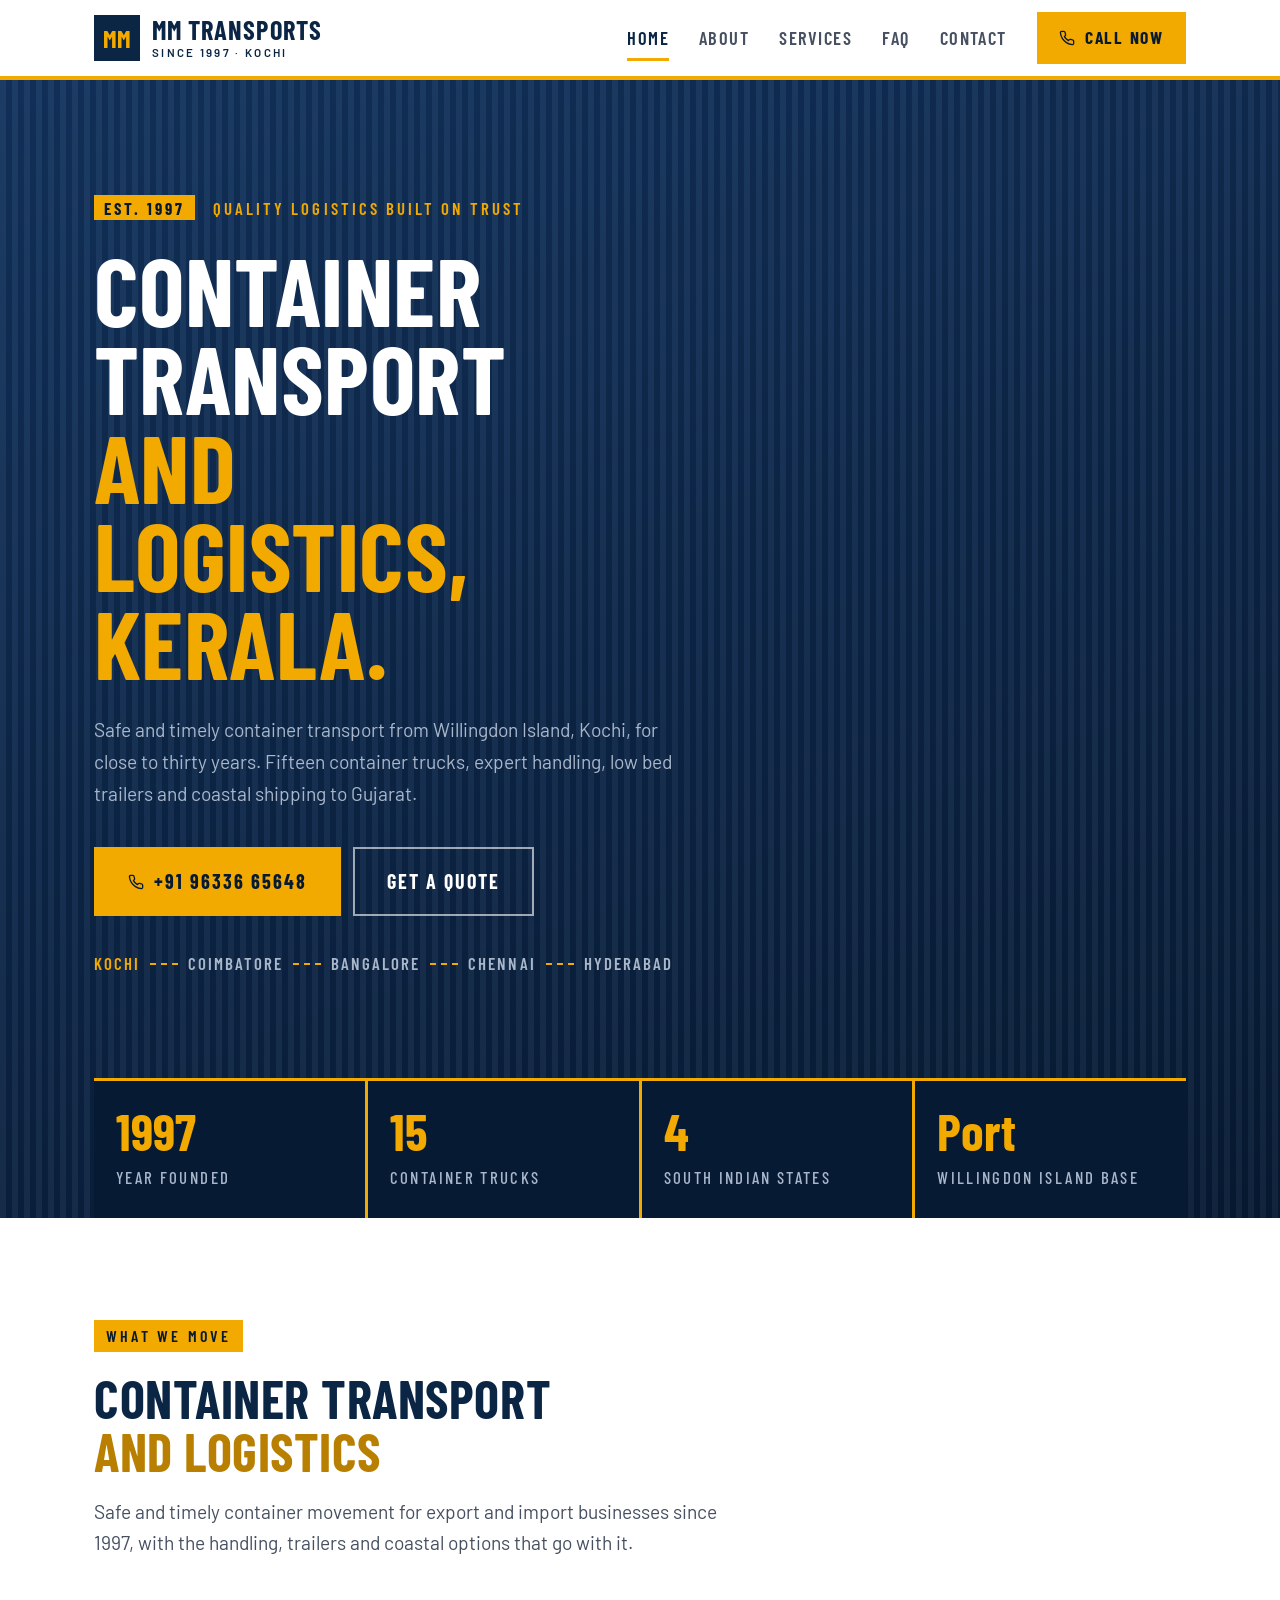
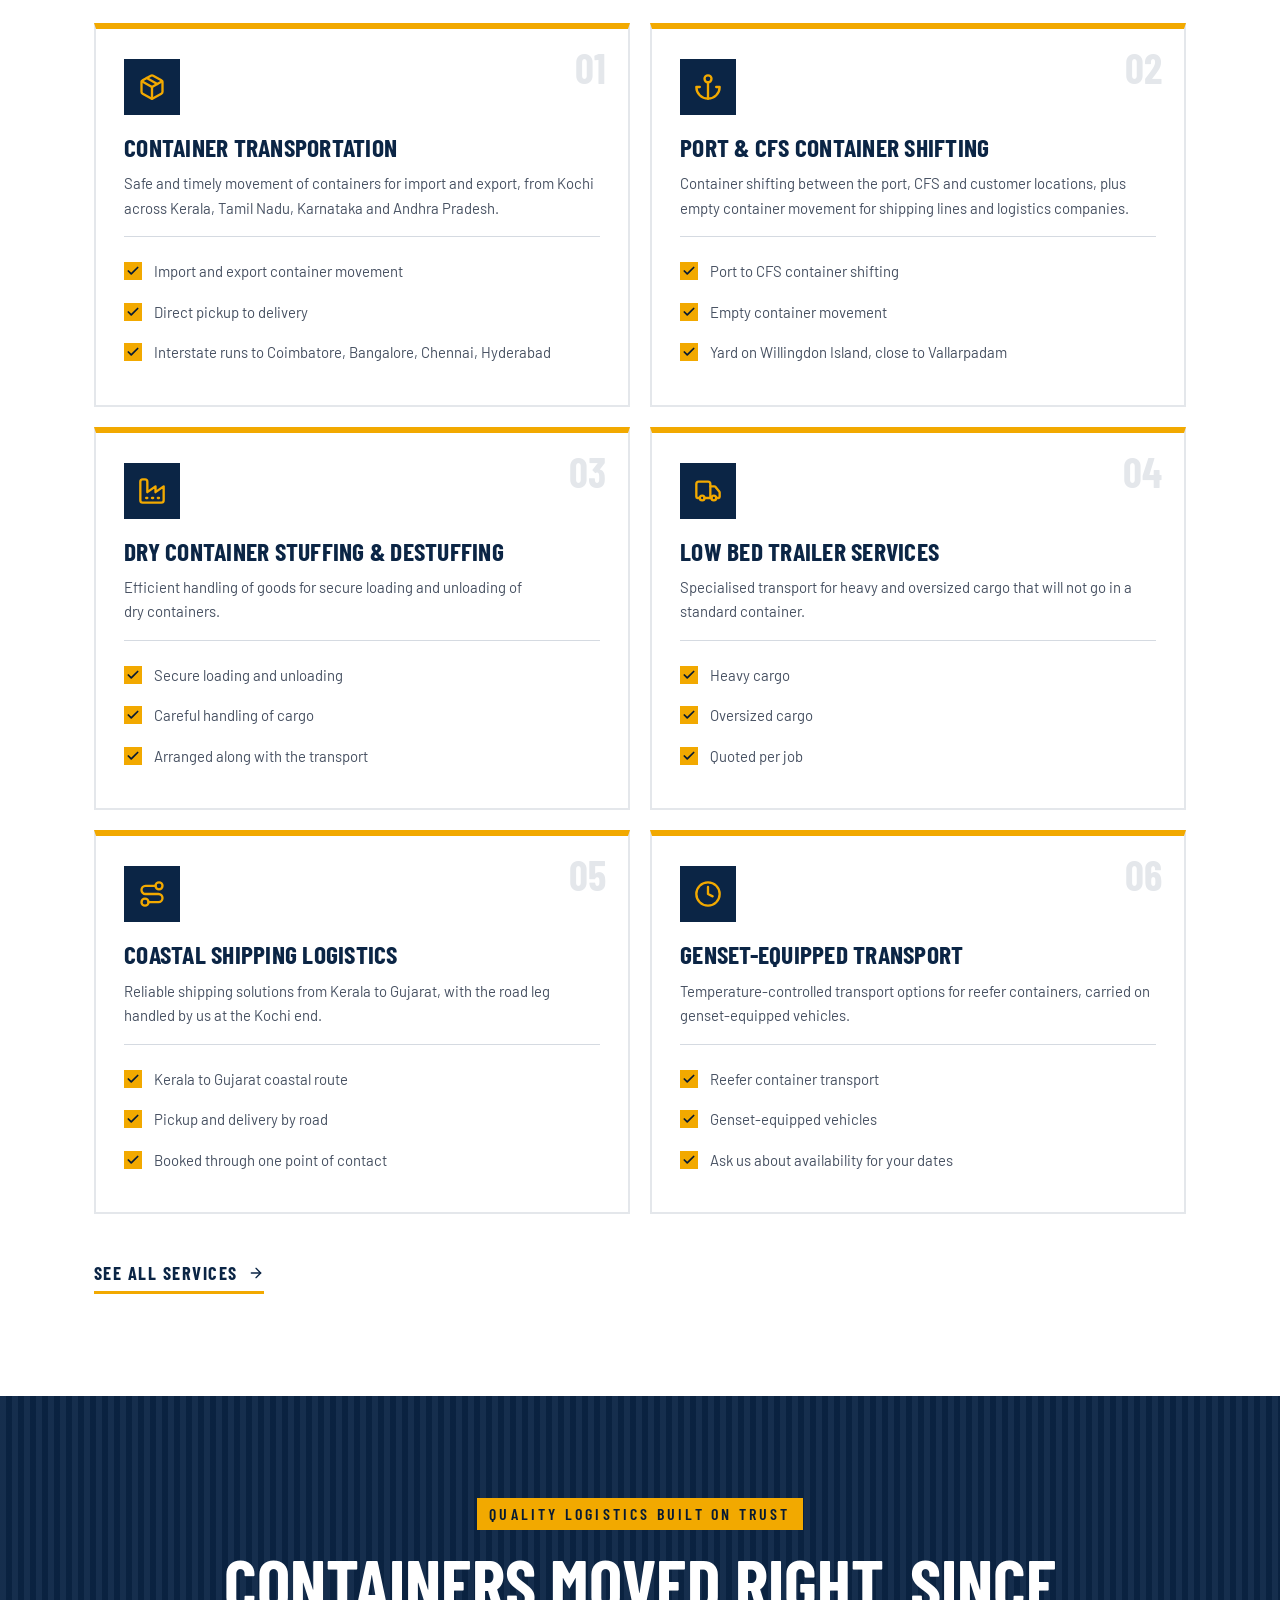
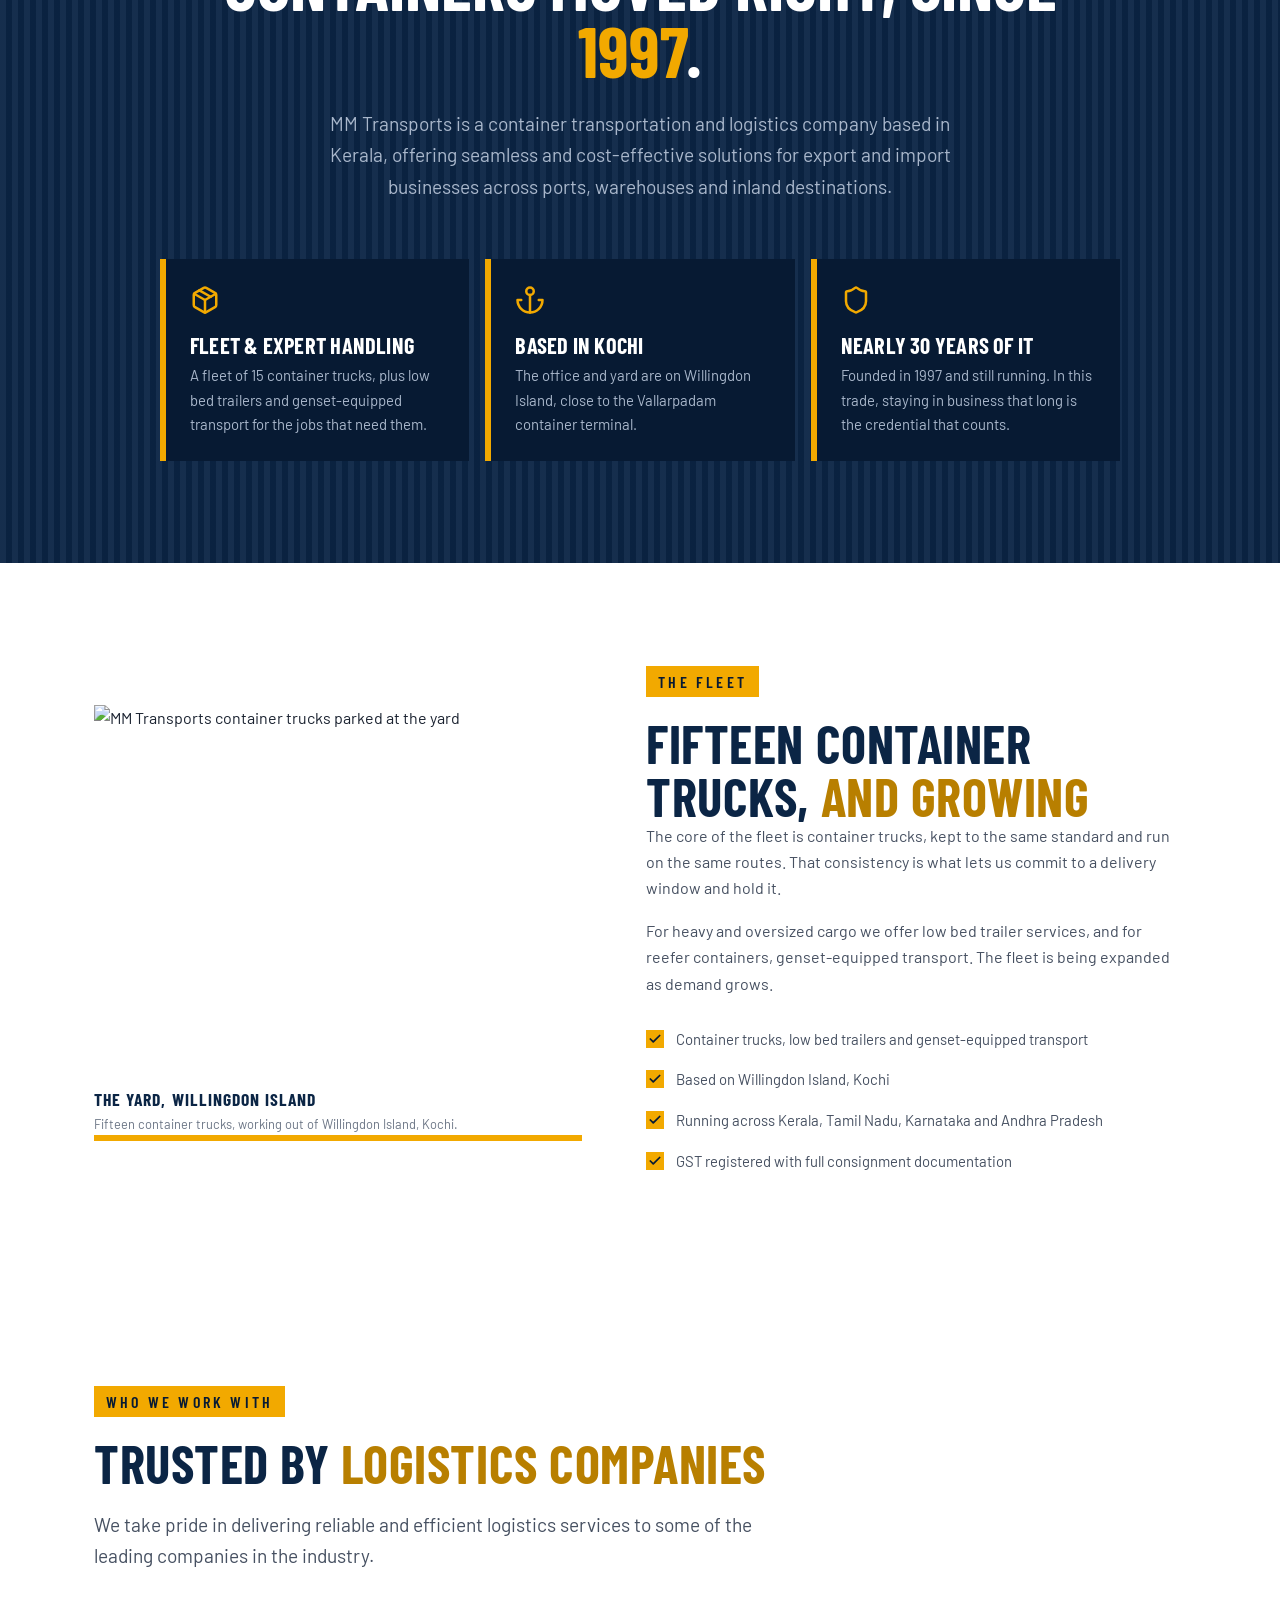
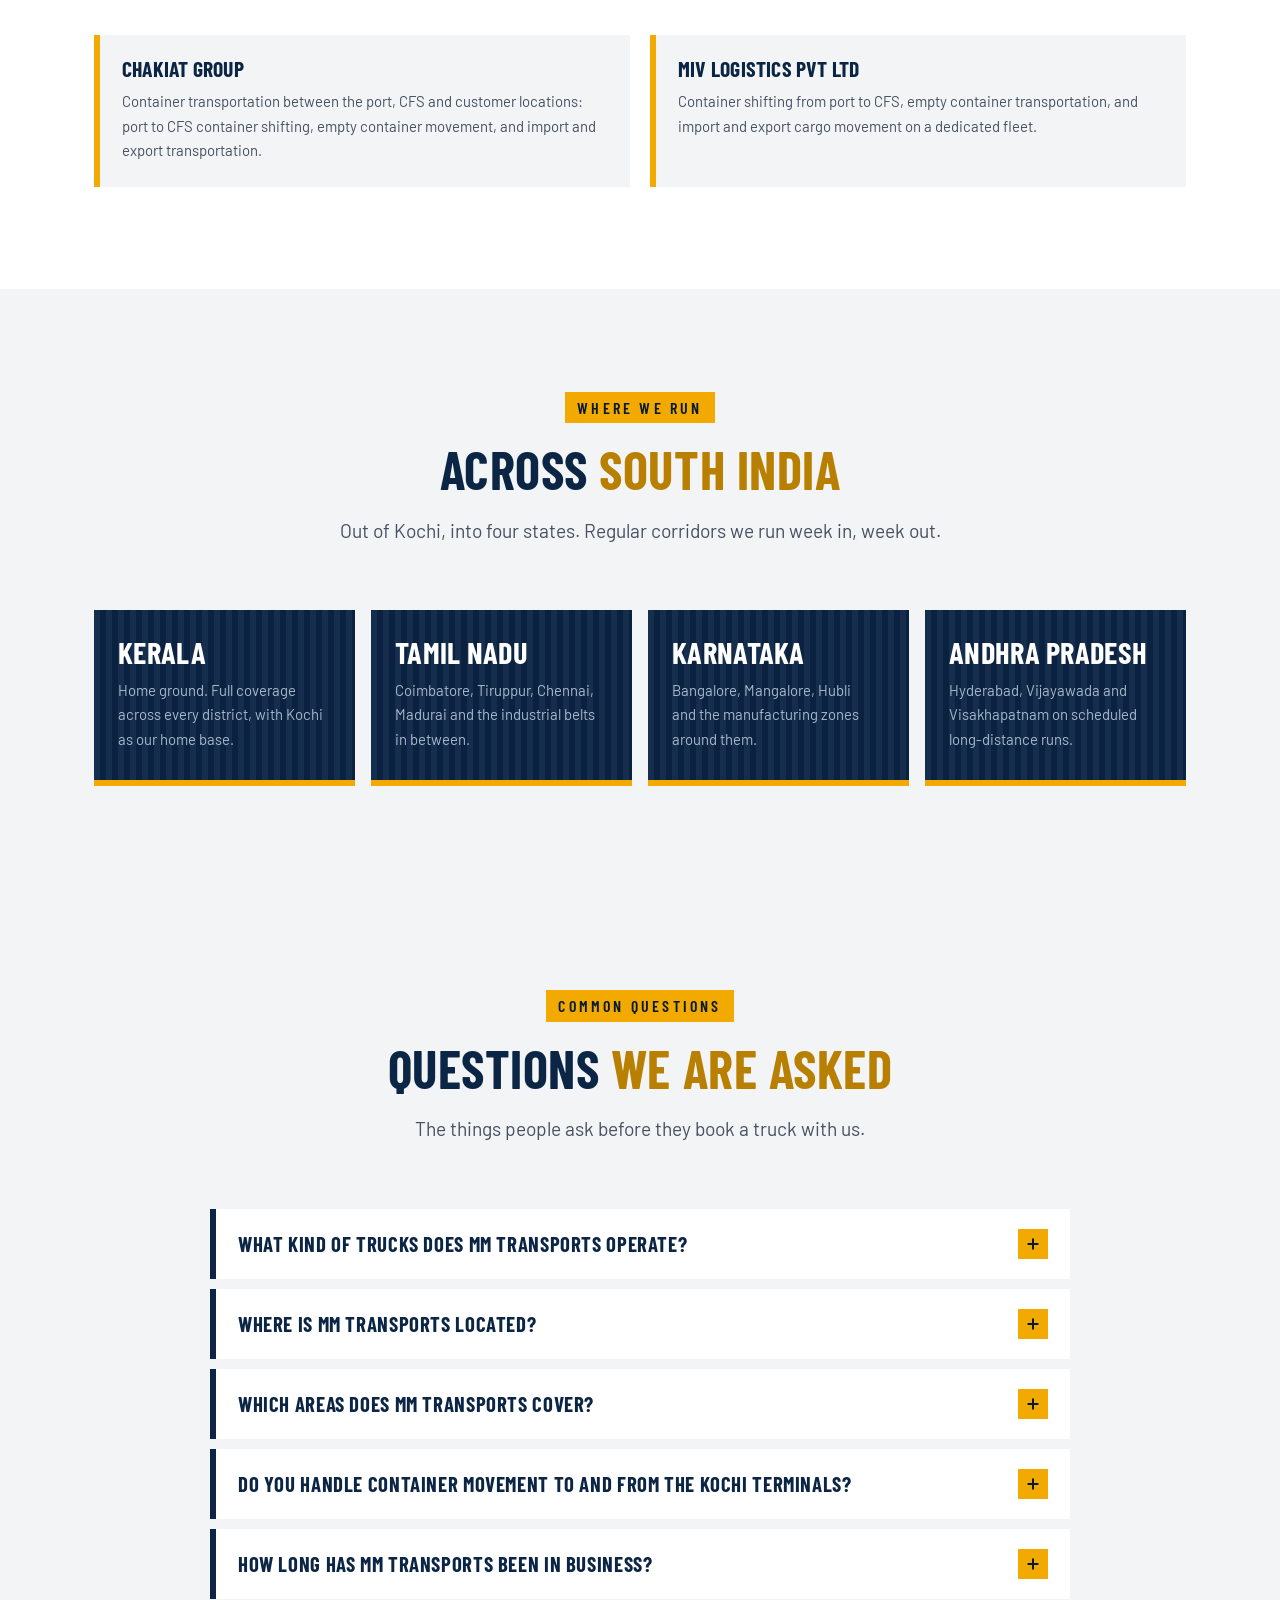
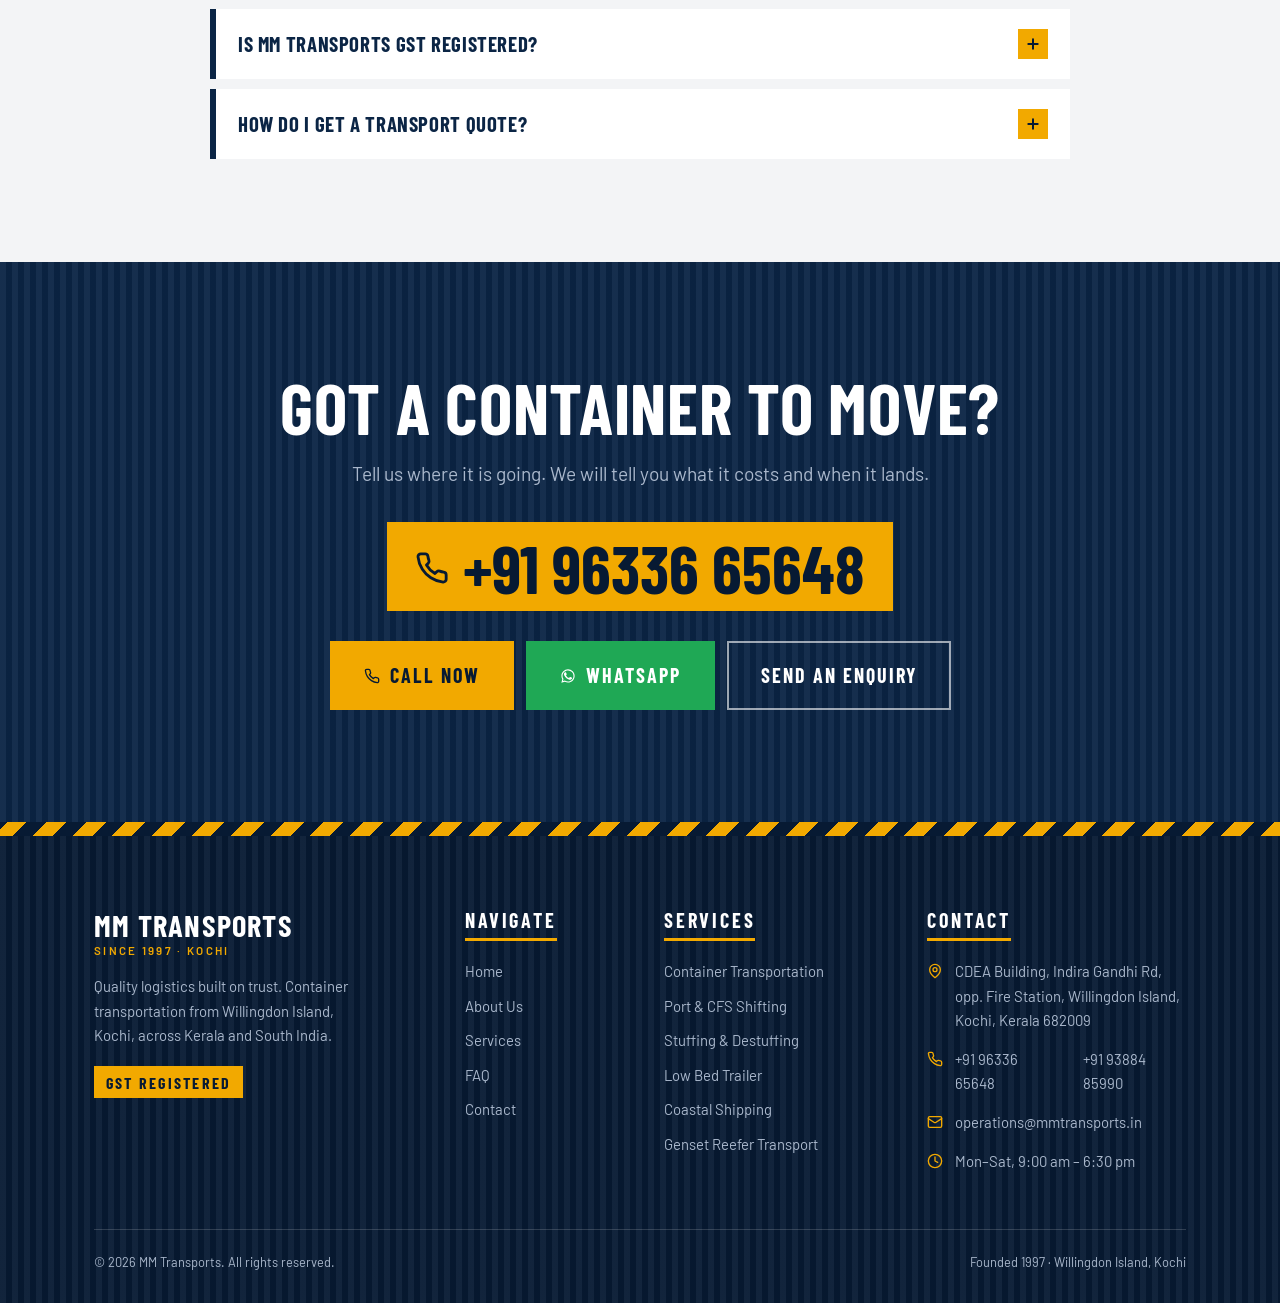
==== commit aeaa5d6f: "Use brochure content: new services, clients, vision/mission, second phone Co-Authored-By: Claude Son" ====
--- a/index.html
+++ b/index.html
@@ -37,7 +37,7 @@
         "name": "MM Transports",
         "description": "Container truck transport company based on Willingdon Island, Kochi, operating since 1997. Runs a fleet of 15 container trucks serving Kerala, Tamil Nadu, Karnataka and Andhra Pradesh, including container movement to and from the Kochi container terminals.",
         "url": "https://mmtransports.in/",
-        "telephone": "+91-96336-65648",
+        "telephone": ["+91-96336-65648", "+91-93884-85990"],
         "email": "operations@mmtransports.in",
         "foundingDate": "1997",
         "founder": { "@type": "Person", "name": "Manoharan Nagarajan" },
@@ -47,7 +47,7 @@
           "streetAddress": "CDEA Building, Indira Gandhi Road, opposite Fire Station, Willingdon Island",
           "addressLocality": "Kochi",
           "addressRegion": "Kerala",
-          "postalCode": "682003",
+          "postalCode": "682009",
           "addressCountry": "IN"
         },
         "geo": { "@type": "GeoCoordinates", "latitude": 9.9426, "longitude": 76.2711 },
@@ -59,6 +59,10 @@
         ],
         "knowsAbout": [
           "Container truck transport",
+          "Container stuffing and destuffing",
+          "Low bed trailer transport",
+          "Coastal shipping logistics Kerala to Gujarat",
+          "Reefer container transport",
           "Port container movement",
           "Kochi container haulage",
           "Interstate goods transport South India",
@@ -89,7 +93,7 @@
             "name": "What kind of trucks does MM Transports operate?",
             "acceptedAnswer": {
               "@type": "Answer",
-              "text": "MM Transports runs a fleet of 15 container transport trucks. Every vehicle in the fleet is a container truck, and the fleet is currently being expanded."
+              "text": "MM Transports runs a fleet of 15 container trucks, currently being expanded. It also offers low bed trailer services for heavy and oversized cargo and genset-equipped transport for reefer containers."
             }
           },
           {
@@ -97,7 +101,7 @@
             "name": "Where is MM Transports located?",
             "acceptedAnswer": {
               "@type": "Answer",
-              "text": "MM Transports operates from the CDEA Building on Indira Gandhi Road, opposite the Fire Station, Willingdon Island, Kochi, Kerala 682003, Kochi."
+              "text": "MM Transports operates from the CDEA Building on Indira Gandhi Road, opposite the Fire Station, Willingdon Island, Kochi, Kochi, Kerala 682009."
             }
           },
           {
@@ -210,16 +214,16 @@
       <div class="hero-media" data-photo-slot="hero-fleet"></div>
       <div class="wrap">
         <div class="hero-inner">
-          <p class="hero-badge"><b>Est. 1997</b> Willingdon Island, Kochi</p>
+          <p class="hero-badge"><b>Est. 1997</b> Quality logistics built on trust</p>
           <!-- PLACEHOLDER TAGLINE — purely factual, holds the space until the narrative
                direction is decided. Not a chosen positioning line. -->
           <h1 class="hero-title">
             Container transport
-            <span>from Kochi. Since 1997.</span>
+            <span>and logistics, Kerala.</span>
           </h1>
           <p class="hero-desc">
-            A container haulage company working out of Willingdon Island, Kochi for close to thirty years. Fifteen container
-            trucks running across Kerala, Tamil Nadu, Karnataka and Andhra Pradesh.
+            Safe and timely container transport from Willingdon Island, Kochi, for close to thirty years. Fifteen container
+            trucks, expert handling, low bed trailers and coastal shipping to Gujarat.
           </p>
           <div class="hero-actions">
             <a href="tel:+919633665648" class="btn btn-amber btn-lg">
@@ -257,43 +261,81 @@
       <div class="wrap">
         <div class="section-head reveal">
           <p class="eyebrow">What we move</p>
-          <h2 class="h-2">Container haulage, <span class="accent">and only that</span></h2>
-          <p class="lead">We do one thing and we have done it since 1997 — move containers by road, safely and on
-            schedule, between Kochi and destinations across South India.</p>
+          <h2 class="h-2">Container transport <span class="accent">and logistics</span></h2>
+          <p class="lead">Safe and timely container movement for export and import businesses since 1997, with
+            the handling, trailers and coastal options that go with it.</p>
         </div>
 
         <div class="card-grid">
-          <article class="card reveal">
+          <article class="card reveal" id="container">
             <div class="icon-tile"><svg class="ico ico-lg" aria-hidden="true"><use href="#i-container"></use></svg></div>
-            <h3>Container Transport</h3>
-            <p>Our core work. Enclosed container trucks that keep cargo dry, sealed and secure from the moment it is
-              loaded until it is signed for.</p>
+            <h3>Container Transportation</h3>
+            <p>Safe and timely movement of containers for import and export, from Kochi across Kerala, Tamil Nadu, Karnataka and Andhra Pradesh.</p>
+            <ul class="feature-list">
+              <li><svg class="ico ico-sm" aria-hidden="true"><use href="#i-check"></use></svg>Import and export container movement</li>
+              <li><svg class="ico ico-sm" aria-hidden="true"><use href="#i-check"></use></svg>Direct pickup to delivery</li>
+              <li><svg class="ico ico-sm" aria-hidden="true"><use href="#i-check"></use></svg>Interstate runs to Coimbatore, Bangalore, Chennai, Hyderabad</li>
+            </ul>
           </article>
 
-          <article class="card reveal reveal-1">
+          <article class="card reveal reveal-1" id="port">
             <div class="icon-tile"><svg class="ico ico-lg" aria-hidden="true"><use href="#i-anchor"></use></svg></div>
-            <h3>Port Container Movement</h3>
-            <p>Container shifting to and from Kochi's container terminals, including Vallarpadam, with trucks and
-              drivers who know the port routes.</p>
+            <h3>Port &amp; CFS Container Shifting</h3>
+            <p>Container shifting between the port, CFS and customer locations, plus empty container movement for shipping lines and logistics companies.</p>
+            <ul class="feature-list">
+              <li><svg class="ico ico-sm" aria-hidden="true"><use href="#i-check"></use></svg>Port to CFS container shifting</li>
+              <li><svg class="ico ico-sm" aria-hidden="true"><use href="#i-check"></use></svg>Empty container movement</li>
+              <li><svg class="ico ico-sm" aria-hidden="true"><use href="#i-check"></use></svg>Yard on Willingdon Island, close to Vallarpadam</li>
+            </ul>
           </article>
 
-          <article class="card reveal reveal-2">
+          <article class="card reveal reveal-2" id="stuffing">
             <div class="icon-tile"><svg class="ico ico-lg" aria-hidden="true"><use href="#i-factory"></use></svg></div>
-            <h3>Factory &amp; Industrial Goods</h3>
-            <p>Raw materials in, finished goods out. Regular movement for manufacturers who need the same trucks turning
-              up at the same time each week.</p>
+            <h3>Dry Container Stuffing &amp; Destuffing</h3>
+            <p>Efficient handling of goods for secure loading and unloading of dry containers.</p>
+            <ul class="feature-list">
+              <li><svg class="ico ico-sm" aria-hidden="true"><use href="#i-check"></use></svg>Secure loading and unloading</li>
+              <li><svg class="ico ico-sm" aria-hidden="true"><use href="#i-check"></use></svg>Careful handling of cargo</li>
+              <li><svg class="ico ico-sm" aria-hidden="true"><use href="#i-check"></use></svg>Arranged along with the transport</li>
+            </ul>
           </article>
 
-          <article class="card reveal reveal-3">
+          <article class="card reveal reveal-3" id="lowbed">
+            <div class="icon-tile"><svg class="ico ico-lg" aria-hidden="true"><use href="#i-truck"></use></svg></div>
+            <h3>Low Bed Trailer Services</h3>
+            <p>Specialised transport for heavy and oversized cargo that will not go in a standard container.</p>
+            <ul class="feature-list">
+              <li><svg class="ico ico-sm" aria-hidden="true"><use href="#i-check"></use></svg>Heavy cargo</li>
+              <li><svg class="ico ico-sm" aria-hidden="true"><use href="#i-check"></use></svg>Oversized cargo</li>
+              <li><svg class="ico ico-sm" aria-hidden="true"><use href="#i-check"></use></svg>Quoted per job</li>
+            </ul>
+          </article>
+
+          <article class="card reveal reveal-4" id="coastal">
             <div class="icon-tile"><svg class="ico ico-lg" aria-hidden="true"><use href="#i-route"></use></svg></div>
-            <h3>Interstate Long Distance</h3>
-            <p>Kerala to Tamil Nadu, Karnataka and Andhra Pradesh. Drivers who have run these corridors for years and
-              know where the delays actually happen.</p>
+            <h3>Coastal Shipping Logistics</h3>
+            <p>Reliable shipping solutions from Kerala to Gujarat, with the road leg handled by us at the Kochi end.</p>
+            <ul class="feature-list">
+              <li><svg class="ico ico-sm" aria-hidden="true"><use href="#i-check"></use></svg>Kerala to Gujarat coastal route</li>
+              <li><svg class="ico ico-sm" aria-hidden="true"><use href="#i-check"></use></svg>Pickup and delivery by road</li>
+              <li><svg class="ico ico-sm" aria-hidden="true"><use href="#i-check"></use></svg>Booked through one point of contact</li>
+            </ul>
           </article>
+
+          <article class="card reveal reveal-4" id="reefer">
+            <div class="icon-tile"><svg class="ico ico-lg" aria-hidden="true"><use href="#i-clock"></use></svg></div>
+            <h3>Genset-Equipped Transport</h3>
+            <p>Temperature-controlled transport options for reefer containers, carried on genset-equipped vehicles.</p>
+            <ul class="feature-list">
+              <li><svg class="ico ico-sm" aria-hidden="true"><use href="#i-check"></use></svg>Reefer container transport</li>
+              <li><svg class="ico ico-sm" aria-hidden="true"><use href="#i-check"></use></svg>Genset-equipped vehicles</li>
+              <li><svg class="ico ico-sm" aria-hidden="true"><use href="#i-check"></use></svg>Ask us about availability for your dates</li>
+            </ul>
+          </article>
         </div>
 
         <div class="section-foot reveal">
-          <a href="services.html" class="text-link">See how each service works
+          <a href="services.html" class="text-link">See all services
             <svg class="ico ico-sm" aria-hidden="true"><use href="#i-arrow"></use></svg></a>
         </div>
       </div>
@@ -305,22 +347,22 @@
         <div class="promise-inner reveal">
           <!-- PROVISIONAL COPY — states verified facts only, makes no positioning claim.
                Revisit once the narrative direction is agreed. -->
-          <p class="eyebrow on-dark centered">What we do</p>
+          <p class="eyebrow on-dark centered">Quality logistics built on trust</p>
           <p class="promise-statement">
-            One trade, worked since <em>1997</em>.
+            Containers moved right, since <em>1997</em>.
           </p>
           <p class="promise-sub">
-            MM Transports moves containers by road between Kochi and destinations across South India.
-            That has been the business from the start, and it is still the only thing we do.
+            MM Transports is a container transportation and logistics company based in Kerala, offering seamless and
+            cost-effective solutions for export and import businesses across ports, warehouses and inland destinations.
           </p>
 
           <div class="promise-points">
             <div class="promise-point">
               <svg class="ico" aria-hidden="true"><use href="#i-container"></use></svg>
               <div>
-                <h3>Containers only</h3>
-                <p>Every vehicle in the fleet is a container truck. No part-loads, no parcels, no cold chain — one trade,
-                  done properly.</p>
+                <h3>Fleet &amp; expert handling</h3>
+                <p>A fleet of 15 container trucks, plus low bed trailers and genset-equipped transport for the jobs that
+                  need them.</p>
               </div>
             </div>
             <div class="promise-point">
@@ -359,13 +401,13 @@
             <p class="eyebrow">The fleet</p>
             <h2 class="h-2">Fifteen container trucks, <span class="accent">and growing</span></h2>
             <div class="prose stack">
-              <p>We deliberately run one type of vehicle. Container trucks, maintained to the same standard, on the same
-                routes. That consistency is what lets us commit to a delivery window and hold it.</p>
-              <p>The fleet is being expanded as demand grows.</p>
+              <p>The core of the fleet is container trucks, kept to the same standard and run on the same routes. That
+                consistency is what lets us commit to a delivery window and hold it.</p>
+              <p>For heavy and oversized cargo we offer low bed trailer services, and for reefer containers,
+                genset-equipped transport. The fleet is being expanded as demand grows.</p>
             </div>
             <ul class="feature-list">
-              <li><svg class="ico ico-sm" aria-hidden="true"><use href="#i-check"></use></svg>One vehicle type across the
-                fleet — container trucks</li>
+              <li><svg class="ico ico-sm" aria-hidden="true"><use href="#i-check"></use></svg>Container trucks, low bed trailers and genset-equipped transport</li>
               <li><svg class="ico ico-sm" aria-hidden="true"><use href="#i-check"></use></svg>Based on Willingdon Island,
                 Kochi</li>
               <li><svg class="ico ico-sm" aria-hidden="true"><use href="#i-check"></use></svg>Running across Kerala,
@@ -378,6 +420,30 @@
       </div>
     </section>
 
+    <!-- ============ CLIENTS ============ -->
+    <section class="section bg-white" id="clients">
+      <div class="wrap">
+        <div class="section-head reveal">
+          <p class="eyebrow">Who we work with</p>
+          <h2 class="h-2">Trusted by <span class="accent">logistics companies</span></h2>
+          <p class="lead">We take pride in delivering reliable and efficient logistics services to some of the leading
+            companies in the industry.</p>
+        </div>
+        <div class="card-grid card-grid-2">
+          <div class="card-flat reveal">
+            <h3>Chakiat Group</h3>
+            <p>Container transportation between the port, CFS and customer locations: port to CFS container shifting,
+              empty container movement, and import and export transportation.</p>
+          </div>
+          <div class="card-flat reveal reveal-1">
+            <h3>MIV Logistics Pvt Ltd</h3>
+            <p>Container shifting from port to CFS, empty container transportation, and import and export cargo movement
+              on a dedicated fleet.</p>
+          </div>
+        </div>
+      </div>
+    </section>
+
     <!-- ============ COVERAGE ============ -->
     <section class="section bg-sand" id="coverage">
       <div class="wrap">
@@ -424,9 +490,9 @@
               <span class="faq-icon" aria-hidden="true"><svg class="ico"><use href="#i-plus"></use></svg></span>
             </button></h3>
             <div class="faq-a" id="faq-a1" role="region" aria-labelledby="faq-q1">
-              <div><p>MM Transports runs a fleet of 15 container transport trucks. Every vehicle in the fleet is a
-                container truck — we do not run part-loads, parcels or cold chain. The fleet is currently being
-                expanded.</p></div>
+              <div><p>MM Transports runs a fleet of 15 container trucks, which is currently being expanded. We also offer low
+                bed trailer services for heavy and oversized cargo, and genset-equipped transport for reefer
+                containers.</p></div>
             </div>
           </div>
 
@@ -437,7 +503,7 @@
             </button></h3>
             <div class="faq-a" id="faq-a2" role="region" aria-labelledby="faq-q2">
               <div><p>Our office is in the CDEA Building on Indira Gandhi Road, opposite the Fire Station, Willingdon
-                Island, Kochi, Kerala 682003, Kochi.</p></div>
+                Island, Kochi, Kochi, Kerala 682009.</p></div>
             </div>
           </div>
 
@@ -530,8 +596,7 @@
           <span class="logo-text">MM <span>Transports</span>
             <span class="logo-sub">Since 1997 · Kochi</span>
           </span>
-          <p class="footer-tagline">Container haulage from Willingdon Island, Kochi. Serving Kerala, Tamil Nadu,
-            Karnataka and Andhra Pradesh.</p>
+          <p class="footer-tagline">Quality logistics built on trust. Container transportation from Willingdon Island, Kochi, across Kerala and South India.</p>
           <span class="footer-gst">GST Registered</span>
         </div>
 
@@ -549,11 +614,12 @@
         <div>
           <h2 class="footer-heading">Services</h2>
           <ul class="footer-links">
-            <li><a href="services.html#container">Container Transport</a></li>
-            <li><a href="services.html#port">Port Container Movement</a></li>
-            <li><a href="services.html#factory">Factory &amp; Industrial Goods</a></li>
-            <li><a href="services.html#long-distance">Interstate Long Distance</a></li>
-            <li><a href="services.html#contract">Regular Contract Movement</a></li>
+            <li><a href="services.html#container">Container Transportation</a></li>
+            <li><a href="services.html#port">Port &amp; CFS Shifting</a></li>
+            <li><a href="services.html#stuffing">Stuffing &amp; Destuffing</a></li>
+            <li><a href="services.html#lowbed">Low Bed Trailer</a></li>
+            <li><a href="services.html#coastal">Coastal Shipping</a></li>
+            <li><a href="services.html#reefer">Genset Reefer Transport</a></li>
           </ul>
         </div>
 
@@ -562,9 +628,9 @@
           <ul class="footer-contact">
             <li><svg class="ico ico-sm" aria-hidden="true"><use href="#i-pin"></use></svg>
               <span>CDEA Building, Indira Gandhi Rd,<br />opp. Fire Station, Willingdon Island,<br />Kochi, Kerala
-                682003</span></li>
+                682009</span></li>
             <li><svg class="ico ico-sm" aria-hidden="true"><use href="#i-phone"></use></svg>
-              <a href="tel:+919633665648">+91 96336 65648</a></li>
+              <a href="tel:+919633665648">+91 96336 65648</a><br /><a href="tel:+919388485990">+91 93884 85990</a></li>
             <li><svg class="ico ico-sm" aria-hidden="true"><use href="#i-mail"></use></svg>
               <a href="mailto:operations@mmtransports.in">operations@mmtransports.in</a></li>
             <li><svg class="ico ico-sm" aria-hidden="true"><use href="#i-clock"></use></svg>
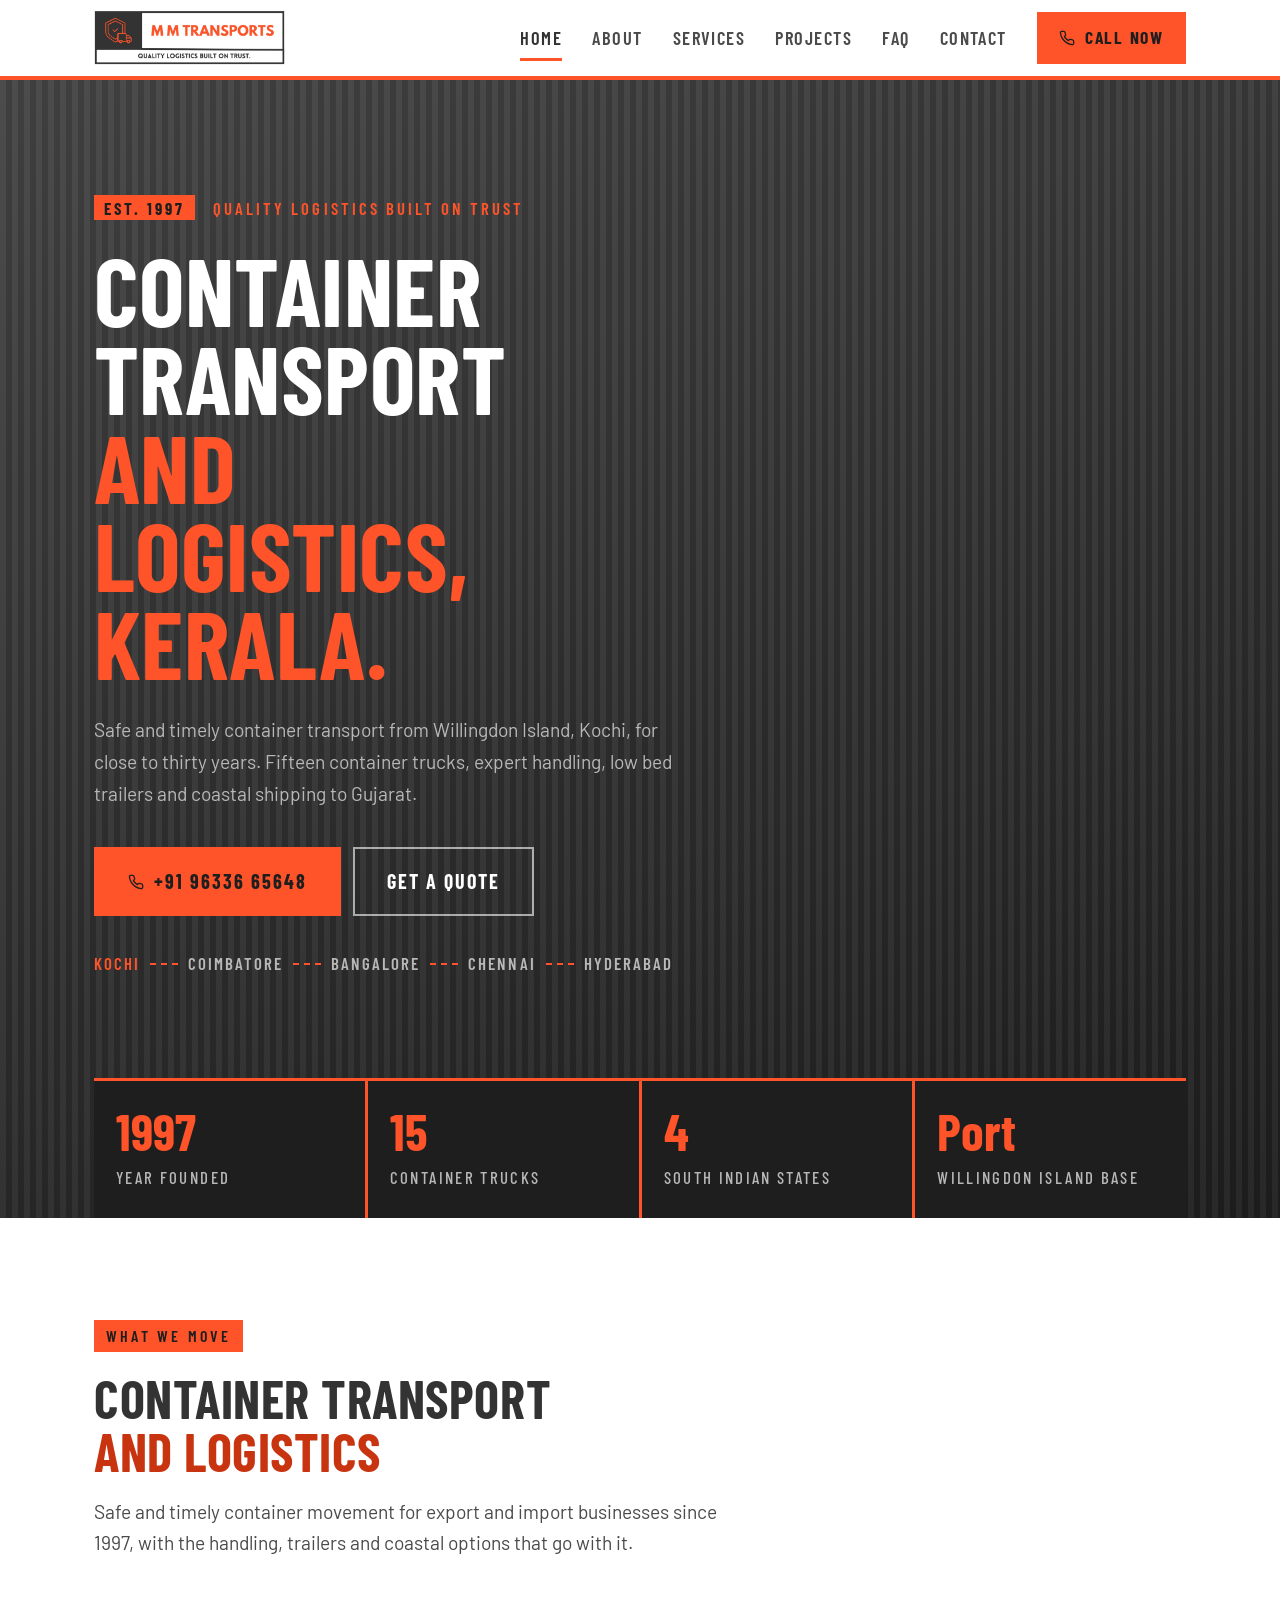
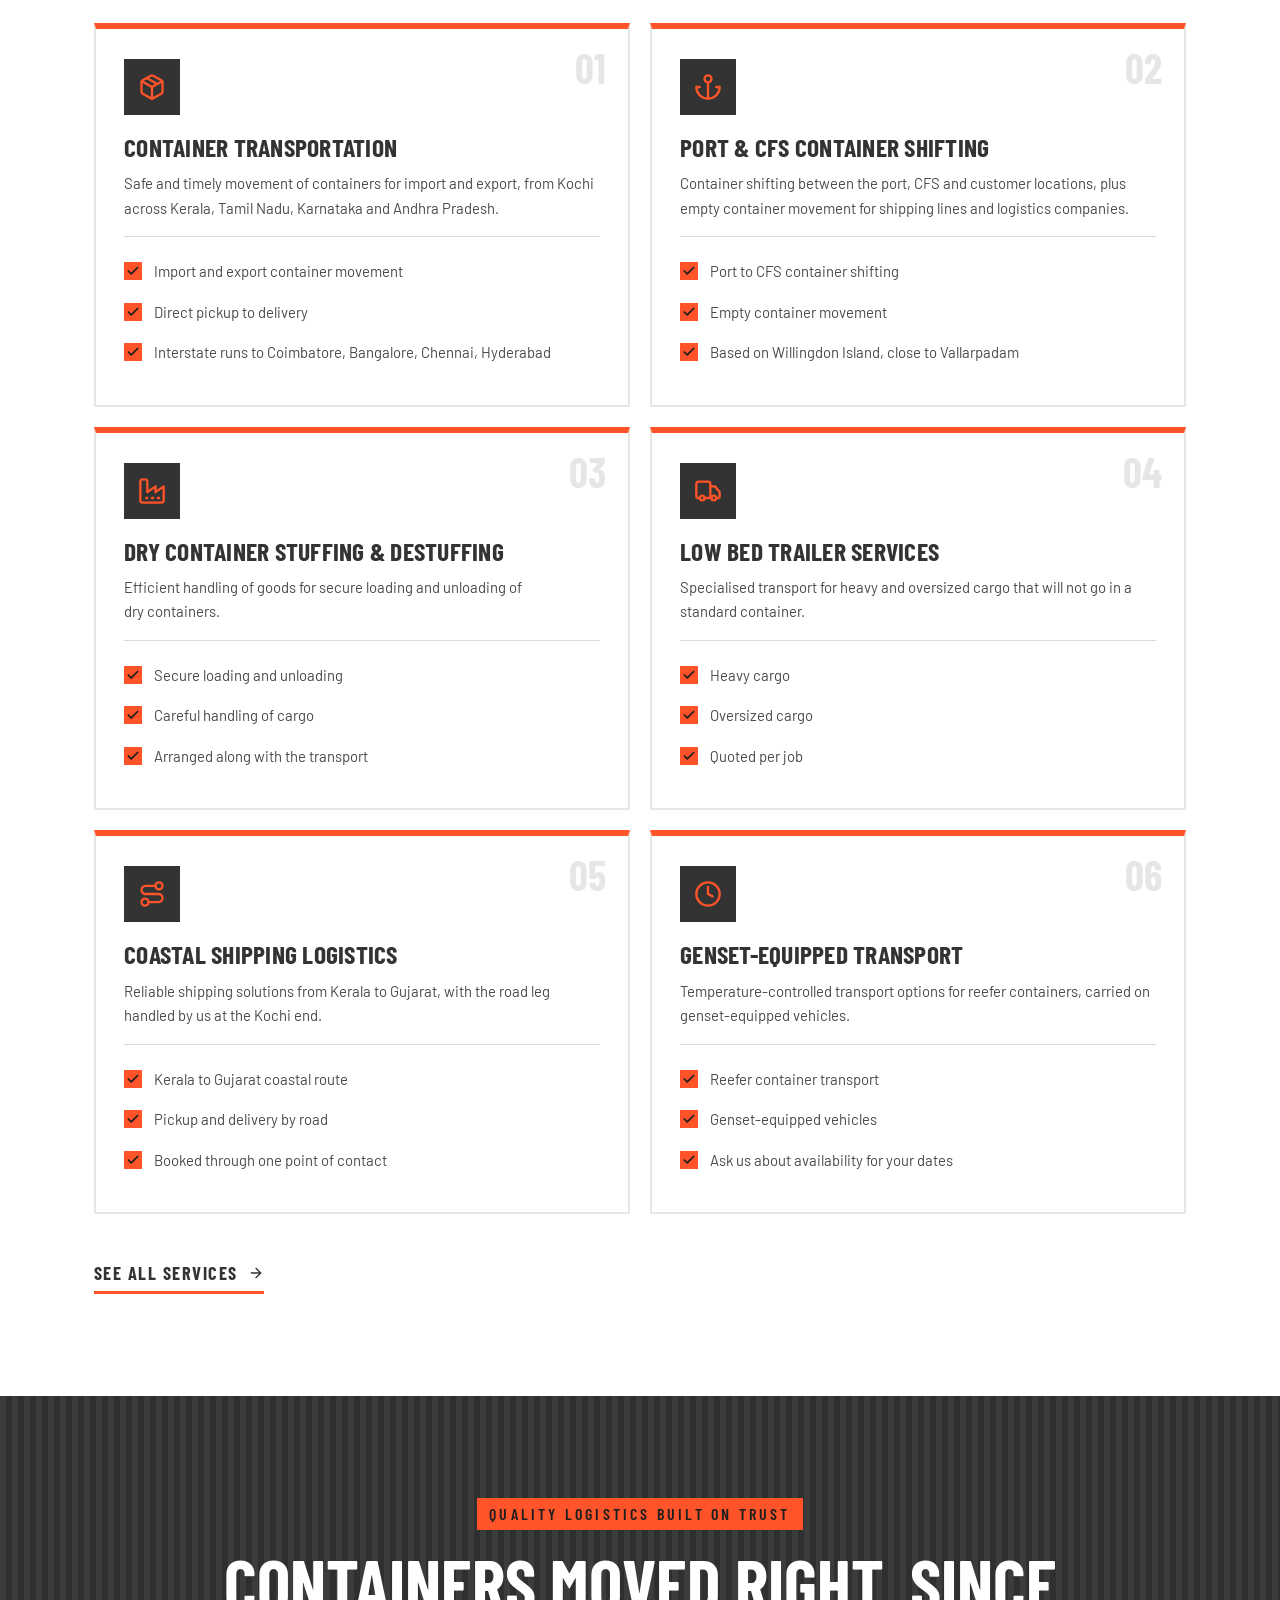
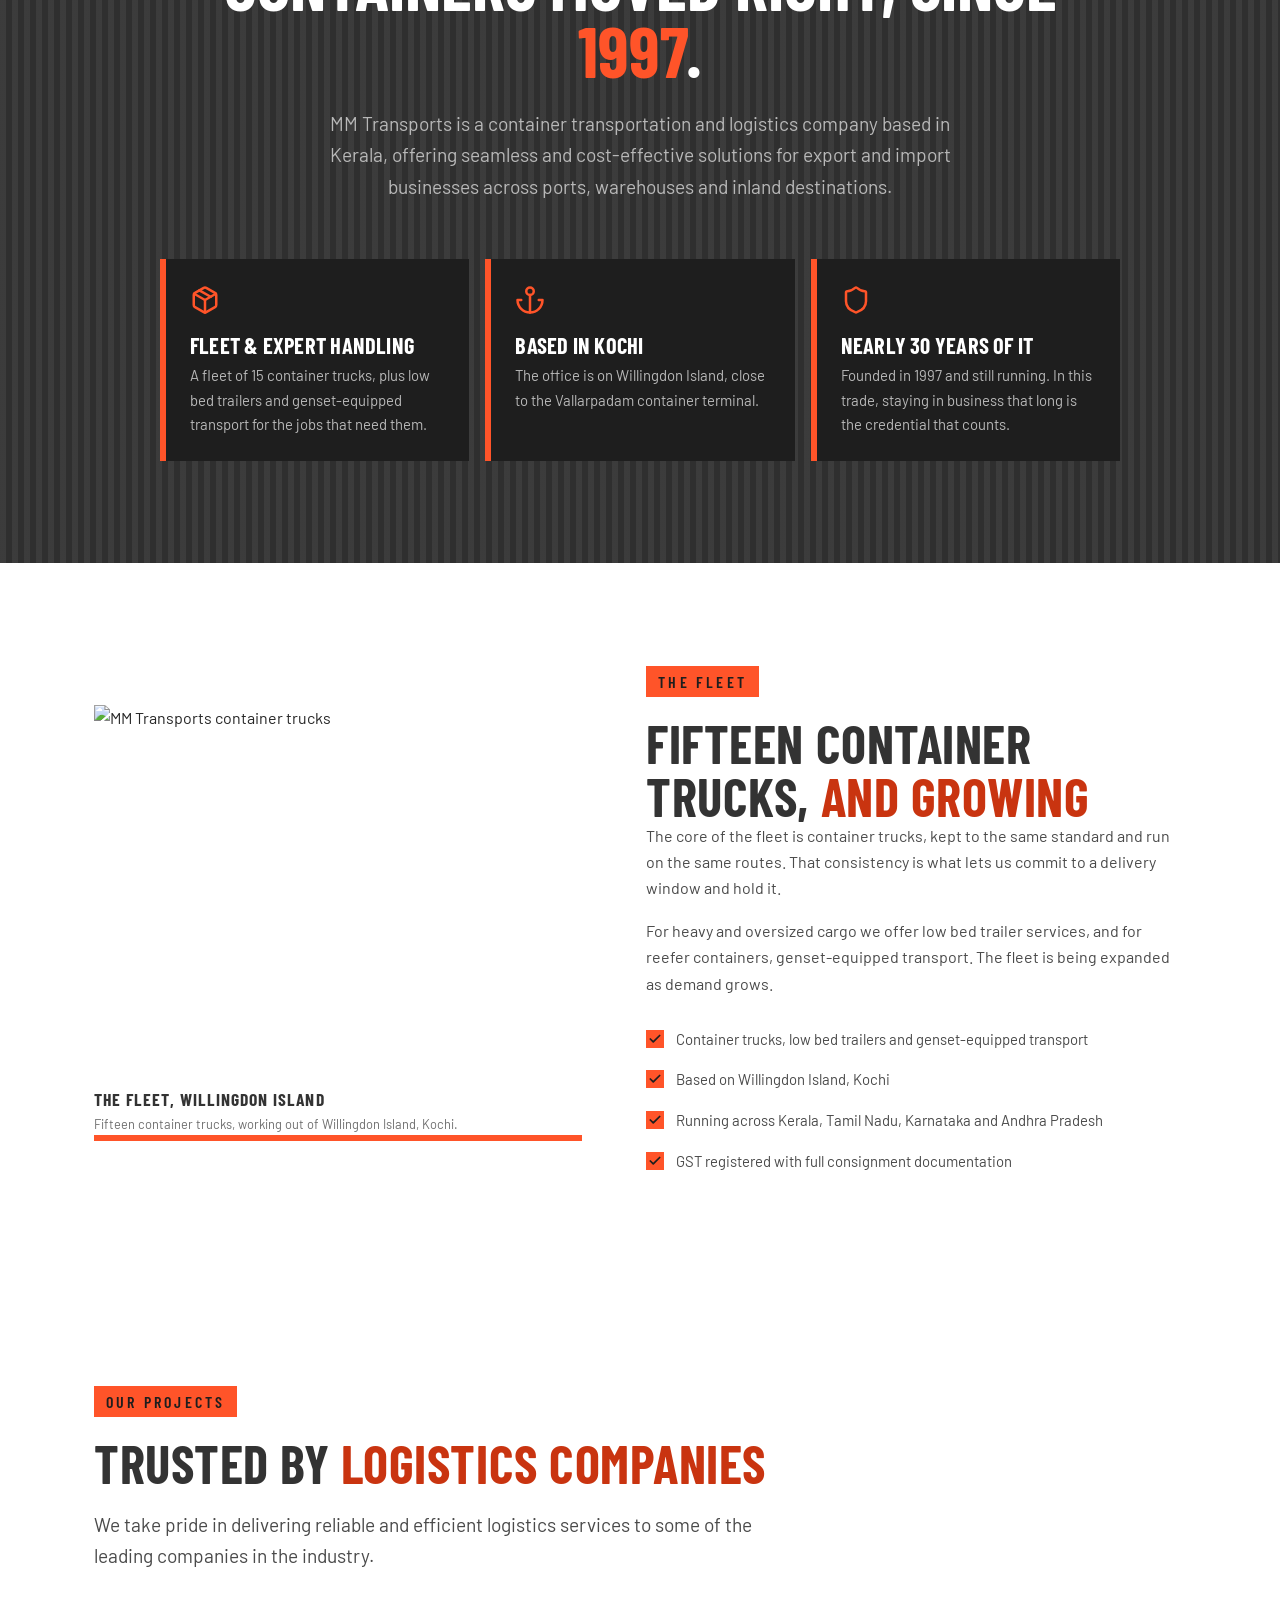
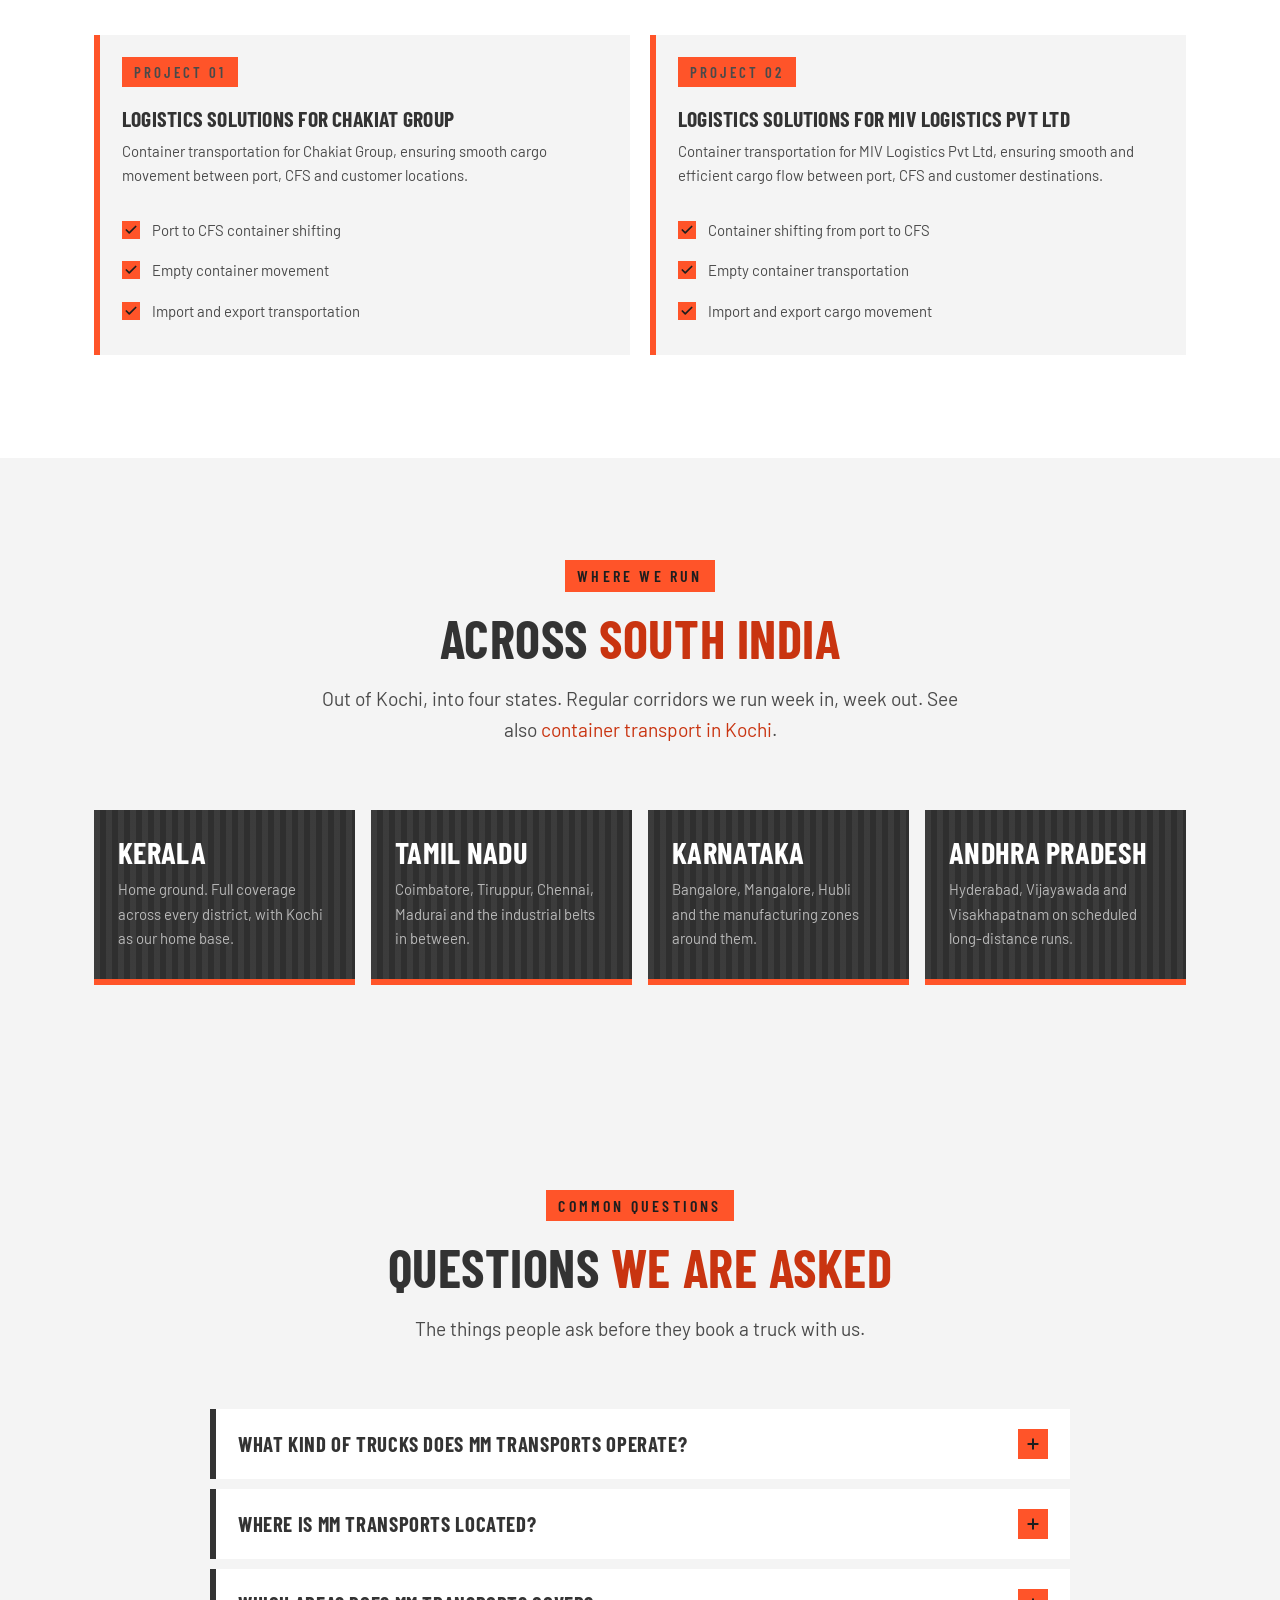
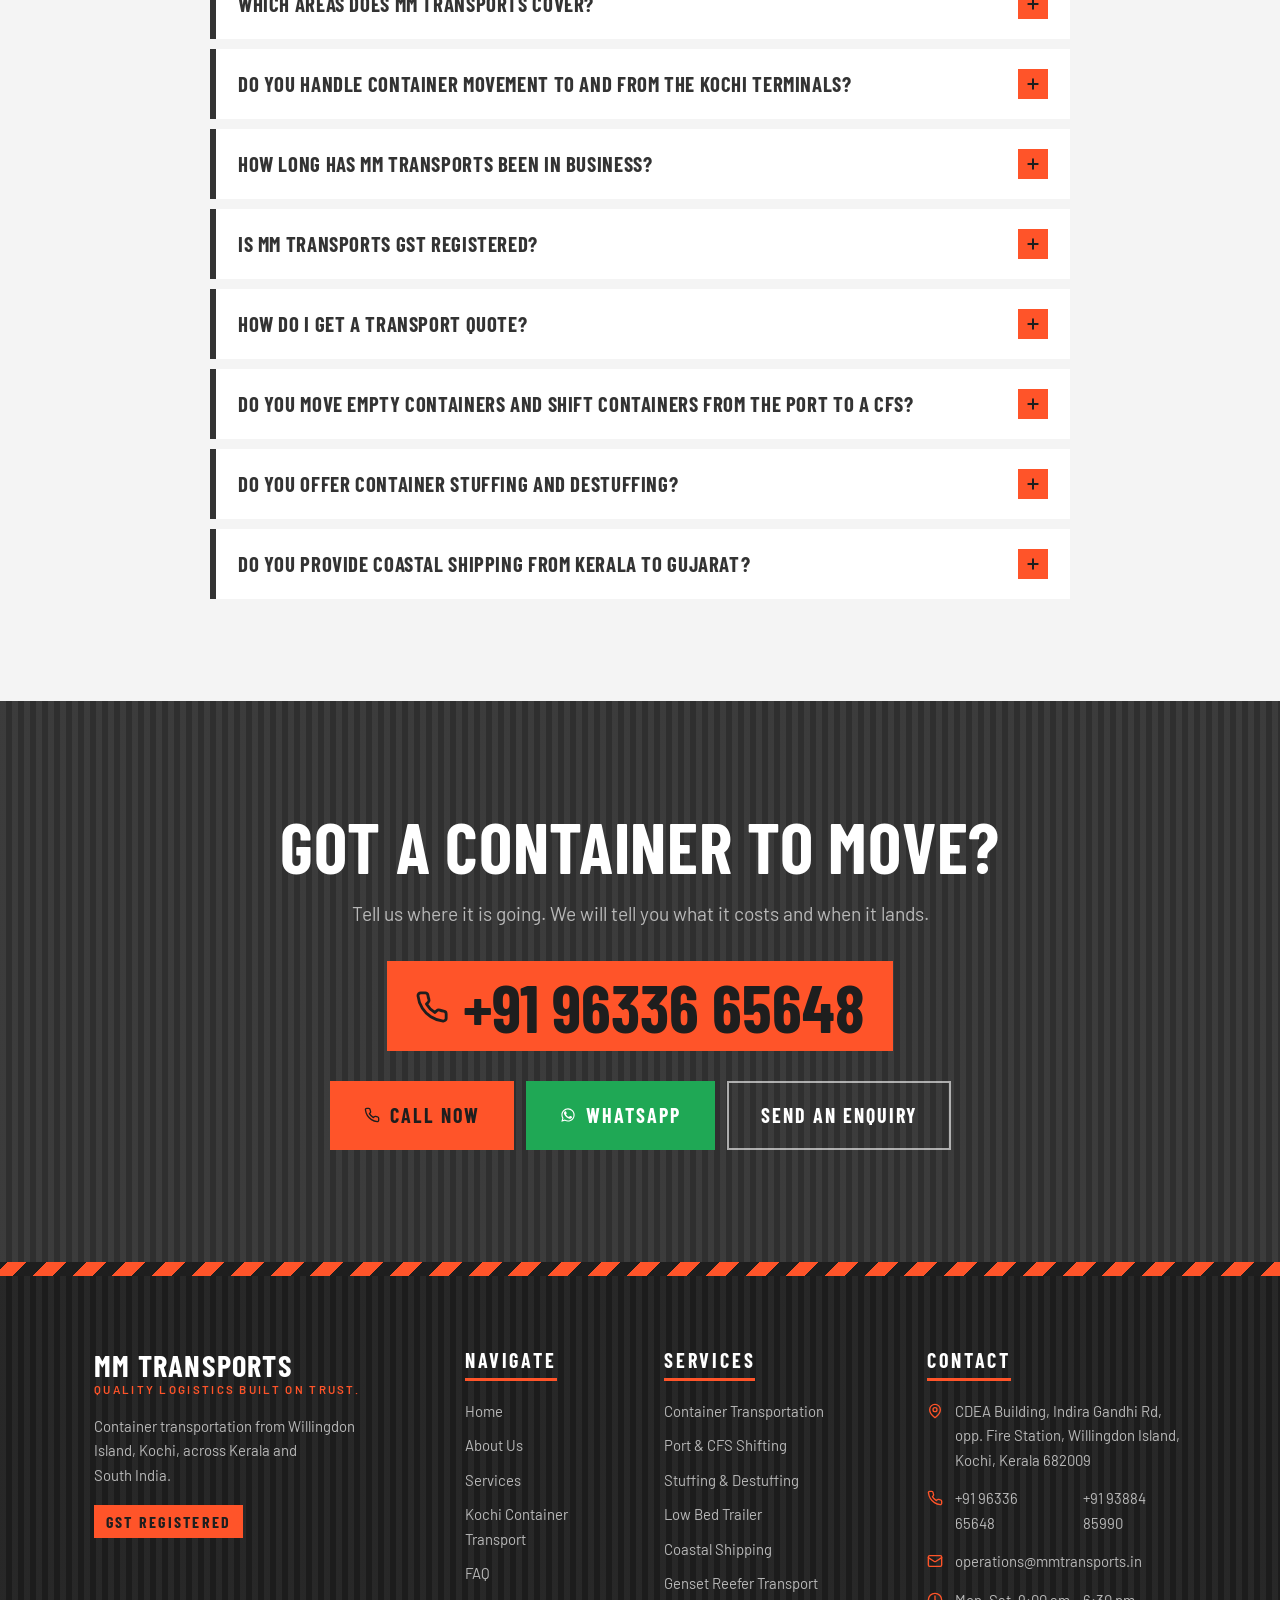
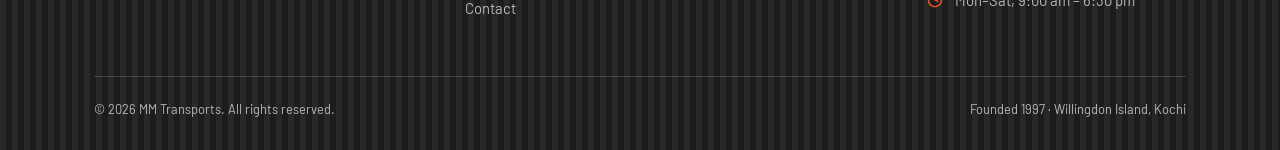
==== commit 1dcccb83: "Logo colours and header logo, Projects, Kochi landing page, SEO/GEO, form routing Co-Authored-By: Cl" ====
--- a/index.html
+++ b/index.html
@@ -5,26 +5,36 @@
   <meta charset="UTF-8" />
   <meta name="viewport" content="width=device-width, initial-scale=1.0" />
 
-  <title>MM Transports — Container Truck Transport in Kochi Since 1997</title>
+  <title>Container Transport &amp; Logistics in Kochi | MM Transports</title>
   <meta name="description"
-    content="MM Transports is a container haulage company on Willingdon Island, Kochi, operating since 1997. A fleet of 15 container trucks serving Kerala, Tamil Nadu, Karnataka and Andhra Pradesh." />
+    content="Container transport and logistics from Willingdon Island, Kochi since 1997. Port to CFS shifting, low bed trailers, coastal shipping and reefer transport across South India." />
   <link rel="canonical" href="https://mmtransports.in/" />
 
   <meta property="og:type" content="website" />
   <meta property="og:site_name" content="MM Transports" />
-  <meta property="og:title" content="MM Transports — Container Truck Transport in Kochi Since 1997" />
+  <meta property="og:title" content="Container Transport &amp; Logistics in Kochi | MM Transports" />
   <meta property="og:description"
-    content="Container haulage from Willingdon Island, Kochi. 15 container trucks. Container movement and interstate transport across South India since 1997." />
+    content="Container transport and logistics from Willingdon Island, Kochi since 1997. Port to CFS shifting, low bed trailers, coastal shipping and reefer transport across South India." />
   <meta property="og:url" content="https://mmtransports.in/" />
   <meta property="og:locale" content="en_IN" />
   <meta property="og:image" content="https://mmtransports.in/images/og-cover.jpg" />
+  <meta property="og:image:width" content="1200" />
+  <meta property="og:image:height" content="630" />
+  <meta property="og:image:alt" content="MM Transports logo: Quality logistics built on trust" />
+  <meta name="twitter:image" content="https://mmtransports.in/images/og-cover.jpg" />
   <meta name="twitter:card" content="summary_large_image" />
 
-  <meta name="theme-color" content="#0A2647" />
-  <link rel="icon" href="favicon.ico" sizes="32x32" />
-  <link rel="icon" href="favicon.svg" type="image/svg+xml" />
+  <meta name="geo.region" content="IN-KL" />
+  <meta name="geo.placename" content="Willingdon Island, Kochi" />
+  <meta name="geo.position" content="9.9660;76.2700" />
+  <meta name="ICBM" content="9.9660, 76.2700" />
+  <meta name="theme-color" content="#333333" />
+  <link rel="icon" href="favicon.ico" sizes="48x48" />
+  <link rel="icon" href="favicon-192.png" type="image/png" sizes="192x192" />
+  <link rel="apple-touch-icon" href="apple-touch-icon.png" />
   <link rel="preconnect" href="https://fonts.googleapis.com" />
   <link rel="preconnect" href="https://fonts.gstatic.com" crossorigin />
+  <link rel="stylesheet" href="https://fonts.googleapis.com/css2?family=Barlow+Condensed:wght@500;600;700&family=Barlow:wght@400;500;600&display=swap" />
   <link rel="stylesheet" href="style.css" />
 
   <script type="application/ld+json">
@@ -35,10 +45,14 @@
         "@type": ["LocalBusiness", "MovingCompany"],
         "@id": "https://mmtransports.in/#business",
         "name": "MM Transports",
-        "description": "Container truck transport company based on Willingdon Island, Kochi, operating since 1997. Runs a fleet of 15 container trucks serving Kerala, Tamil Nadu, Karnataka and Andhra Pradesh, including container movement to and from the Kochi container terminals.",
+        "description": "Container transport and logistics company on Willingdon Island, Kochi, operating since 1997. Services include container transportation, port to CFS container shifting, stuffing and destuffing, low bed trailers, coastal shipping from Kerala to Gujarat and genset reefer transport, across Kerala, Tamil Nadu, Karnataka and Andhra Pradesh.",
         "url": "https://mmtransports.in/",
         "telephone": ["+91-96336-65648", "+91-93884-85990"],
         "email": "operations@mmtransports.in",
+        "slogan": "Quality logistics built on trust.",
+        "logo": "https://mmtransports.in/logo.png",
+        "image": "https://mmtransports.in/images/og-cover.jpg",
+        "hasMap": "https://www.google.com/maps/search/?api=1&query=MM+Transports+Willingdon+Island+Kochi",
         "foundingDate": "1997",
         "founder": { "@type": "Person", "name": "Manoharan Nagarajan" },
         "employee": { "@type": "Person", "name": "M Vishnu Prasad", "jobTitle": "General Manager" },
@@ -50,8 +64,10 @@
           "postalCode": "682009",
           "addressCountry": "IN"
         },
-        "geo": { "@type": "GeoCoordinates", "latitude": 9.9426, "longitude": 76.2711 },
+        "geo": { "@type": "GeoCoordinates", "latitude": 9.9660, "longitude": 76.2700 },
         "areaServed": [
+          { "@type": "City", "name": "Kochi" },
+          { "@type": "AdministrativeArea", "name": "Ernakulam" },
           { "@type": "State", "name": "Kerala" },
           { "@type": "State", "name": "Tamil Nadu" },
           { "@type": "State", "name": "Karnataka" },
@@ -68,13 +84,14 @@
           "Interstate goods transport South India",
           "Factory material transport"
         ],
-        "makesOffer": [
-          { "@type": "Offer", "itemOffered": { "@type": "Service", "name": "Container Transport" } },
-          { "@type": "Offer", "itemOffered": { "@type": "Service", "name": "Port Container Movement" } },
-          { "@type": "Offer", "itemOffered": { "@type": "Service", "name": "Factory and Industrial Goods Transport" } },
-          { "@type": "Offer", "itemOffered": { "@type": "Service", "name": "Interstate Long Distance Transport" } },
-          { "@type": "Offer", "itemOffered": { "@type": "Service", "name": "Regular Contract Movement" } }
-        ]
+        "hasOfferCatalog": { "@type": "OfferCatalog", "name": "MM Transports services", "itemListElement": [
+          { "@type": "Offer", "itemOffered": { "@type": "Service", "name": "Container Transportation", "description": "Import and export container transportation from Kochi across Kerala, Tamil Nadu, Karnataka and Andhra Pradesh.", "areaServed": "Kerala, Tamil Nadu, Karnataka, Andhra Pradesh", "provider": { "@id": "https://mmtransports.in/#business" } } },
+          { "@type": "Offer", "itemOffered": { "@type": "Service", "name": "Port and CFS Container Shifting", "description": "Container shifting between the port, CFS and customer locations, including empty container movement.", "areaServed": "Kerala, Tamil Nadu, Karnataka, Andhra Pradesh", "provider": { "@id": "https://mmtransports.in/#business" } } },
+          { "@type": "Offer", "itemOffered": { "@type": "Service", "name": "Dry Container Stuffing and Destuffing", "description": "Stuffing and destuffing of dry containers.", "areaServed": "Kerala, Tamil Nadu, Karnataka, Andhra Pradesh", "provider": { "@id": "https://mmtransports.in/#business" } } },
+          { "@type": "Offer", "itemOffered": { "@type": "Service", "name": "Low Bed Trailer Transport", "description": "Low bed trailer transport for heavy and oversized cargo.", "areaServed": "Kerala, Tamil Nadu, Karnataka, Andhra Pradesh", "provider": { "@id": "https://mmtransports.in/#business" } } },
+          { "@type": "Offer", "itemOffered": { "@type": "Service", "name": "Coastal Shipping, Kerala to Gujarat", "description": "Coastal shipping logistics from Kerala to Gujarat.", "areaServed": "Kerala, Tamil Nadu, Karnataka, Andhra Pradesh", "provider": { "@id": "https://mmtransports.in/#business" } } },
+          { "@type": "Offer", "itemOffered": { "@type": "Service", "name": "Genset Reefer Container Transport", "description": "Genset-equipped transport for reefer containers.", "areaServed": "Kerala, Tamil Nadu, Karnataka, Andhra Pradesh", "provider": { "@id": "https://mmtransports.in/#business" } } }
+        ]}
       },
       {
         "@type": "WebSite",
@@ -101,7 +118,7 @@
             "name": "Where is MM Transports located?",
             "acceptedAnswer": {
               "@type": "Answer",
-              "text": "MM Transports operates from the CDEA Building on Indira Gandhi Road, opposite the Fire Station, Willingdon Island, Kochi, Kochi, Kerala 682009."
+              "text": "MM Transports operates from the CDEA Building on Indira Gandhi Road, opposite the Fire Station, Willingdon Island, Kochi, Kerala 682009."
             }
           },
           {
@@ -142,6 +159,30 @@
             "acceptedAnswer": {
               "@type": "Answer",
               "text": "Call or WhatsApp +91 96336 65648, or send an enquiry through the contact form on the website. Share the pickup point, delivery point and what you are moving, and you will get a quote back the same working day."
+            }
+          },
+          {
+            "@type": "Question",
+            "name": "Do you move empty containers and shift containers from the port to a CFS?",
+            "acceptedAnswer": {
+              "@type": "Answer",
+              "text": "Yes. Port to CFS container shifting and empty container movement are core services, along with import and export container transportation."
+            }
+          },
+          {
+            "@type": "Question",
+            "name": "Do you offer container stuffing and destuffing?",
+            "acceptedAnswer": {
+              "@type": "Answer",
+              "text": "Yes. We stuff and destuff dry containers as part of our six services, and can combine it with transport to or from your premises."
+            }
+          },
+          {
+            "@type": "Question",
+            "name": "Do you provide coastal shipping from Kerala to Gujarat?",
+            "acceptedAnswer": {
+              "@type": "Answer",
+              "text": "Yes. Coastal shipping logistics from Kerala to Gujarat is one of our services. Call or WhatsApp +91 96336 65648 with your cargo details for a quote."
             }
           }
         ]
@@ -182,16 +223,14 @@
     <div class="wrap">
       <nav class="nav" aria-label="Main navigation">
         <a href="index.html" class="logo" aria-label="MM Transports — home">
-          <span class="logo-mark" aria-hidden="true">MM</span>
-          <span class="logo-text">MM <span>Transports</span>
-            <span class="logo-sub">Since 1997 · Kochi</span>
-          </span>
+          <img src="logo.png" alt="MM Transports — Quality logistics built on trust" width="1284" height="375" />
         </a>
 
         <ul class="nav-links" id="nav-links">
           <li><a href="index.html">Home</a></li>
           <li><a href="about.html">About</a></li>
           <li><a href="services.html">Services</a></li>
+          <li><a href="index.html#projects">Projects</a></li>
           <li><a href="index.html#faq">FAQ</a></li>
           <li><a href="contact.html">Contact</a></li>
           <li class="nav-cta"><a href="tel:+919633665648" class="btn btn-amber">
@@ -285,7 +324,7 @@
             <ul class="feature-list">
               <li><svg class="ico ico-sm" aria-hidden="true"><use href="#i-check"></use></svg>Port to CFS container shifting</li>
               <li><svg class="ico ico-sm" aria-hidden="true"><use href="#i-check"></use></svg>Empty container movement</li>
-              <li><svg class="ico ico-sm" aria-hidden="true"><use href="#i-check"></use></svg>Yard on Willingdon Island, close to Vallarpadam</li>
+              <li><svg class="ico ico-sm" aria-hidden="true"><use href="#i-check"></use></svg>Based on Willingdon Island, close to Vallarpadam</li>
             </ul>
           </article>
 
@@ -369,7 +408,7 @@
               <svg class="ico" aria-hidden="true"><use href="#i-anchor"></use></svg>
               <div>
                 <h3>Based in Kochi</h3>
-                <p>The office and yard are on Willingdon Island, close to the Vallarpadam container terminal.</p>
+                <p>The office is on Willingdon Island, close to the Vallarpadam container terminal.</p>
               </div>
             </div>
             <div class="promise-point">
@@ -389,11 +428,11 @@
     <section class="section bg-white" id="fleet">
       <div class="wrap">
         <div class="split split-wide-right">
-          <!-- PHOTO SLOT: fleet-yard — replace with images/fleet-yard.jpg (MM trucks lined up, 1200x900) -->
-          <div class="media-frame reveal" data-photo-slot="fleet-yard">
+          <!-- PHOTO SLOT: fleet — replace with images/fleet.jpg (MM trucks lined up, 1200x900) -->
+          <div class="media-frame reveal" data-photo-slot="fleet">
             <img src="https://images.unsplash.com/photo-1586528116311-ad8dd3c8310d?w=1000&q=80"
-              alt="MM Transports container trucks parked at the yard" loading="lazy" />
-            <p class="media-caption"><strong>The yard, Willingdon Island</strong>Fifteen container trucks, working out of
+              alt="MM Transports container trucks" loading="lazy" />
+            <p class="media-caption"><strong>The fleet, Willingdon Island</strong>Fifteen container trucks, working out of
               Willingdon Island, Kochi.</p>
           </div>
 
@@ -420,25 +459,37 @@
       </div>
     </section>
 
-    <!-- ============ CLIENTS ============ -->
-    <section class="section bg-white" id="clients">
+    <!-- ============ PROJECTS ============ -->
+    <section class="section bg-white" id="projects">
       <div class="wrap">
         <div class="section-head reveal">
-          <p class="eyebrow">Who we work with</p>
+          <p class="eyebrow">Our projects</p>
           <h2 class="h-2">Trusted by <span class="accent">logistics companies</span></h2>
           <p class="lead">We take pride in delivering reliable and efficient logistics services to some of the leading
             companies in the industry.</p>
         </div>
         <div class="card-grid card-grid-2">
           <div class="card-flat reveal">
-            <h3>Chakiat Group</h3>
-            <p>Container transportation between the port, CFS and customer locations: port to CFS container shifting,
-              empty container movement, and import and export transportation.</p>
+            <p class="eyebrow">Project 01</p>
+            <h3>Logistics solutions for Chakiat Group</h3>
+            <p>Container transportation for Chakiat Group, ensuring smooth cargo movement between port, CFS and
+              customer locations.</p>
+            <ul class="feature-list">
+              <li><svg class="ico ico-sm" aria-hidden="true"><use href="#i-check"></use></svg>Port to CFS container shifting</li>
+              <li><svg class="ico ico-sm" aria-hidden="true"><use href="#i-check"></use></svg>Empty container movement</li>
+              <li><svg class="ico ico-sm" aria-hidden="true"><use href="#i-check"></use></svg>Import and export transportation</li>
+            </ul>
           </div>
           <div class="card-flat reveal reveal-1">
-            <h3>MIV Logistics Pvt Ltd</h3>
-            <p>Container shifting from port to CFS, empty container transportation, and import and export cargo movement
-              on a dedicated fleet.</p>
+            <p class="eyebrow">Project 02</p>
+            <h3>Logistics solutions for MIV Logistics Pvt Ltd</h3>
+            <p>Container transportation for MIV Logistics Pvt Ltd, ensuring smooth and efficient cargo flow between port,
+              CFS and customer destinations.</p>
+            <ul class="feature-list">
+              <li><svg class="ico ico-sm" aria-hidden="true"><use href="#i-check"></use></svg>Container shifting from port to CFS</li>
+              <li><svg class="ico ico-sm" aria-hidden="true"><use href="#i-check"></use></svg>Empty container transportation</li>
+              <li><svg class="ico ico-sm" aria-hidden="true"><use href="#i-check"></use></svg>Import and export cargo movement</li>
+            </ul>
           </div>
         </div>
       </div>
@@ -450,7 +501,7 @@
         <div class="section-head centered reveal">
           <p class="eyebrow centered">Where we run</p>
           <h2 class="h-2">Across <span class="accent">South India</span></h2>
-          <p class="lead">Out of Kochi, into four states. Regular corridors we run week in, week out.</p>
+          <p class="lead">Out of Kochi, into four states. Regular corridors we run week in, week out. See also <a class="accent" href="kochi-container-transport.html">container transport in Kochi</a>.</p>
         </div>
 
         <div class="coverage-grid">
@@ -503,7 +554,7 @@
             </button></h3>
             <div class="faq-a" id="faq-a2" role="region" aria-labelledby="faq-q2">
               <div><p>Our office is in the CDEA Building on Indira Gandhi Road, opposite the Fire Station, Willingdon
-                Island, Kochi, Kochi, Kerala 682009.</p></div>
+                Island, Kochi, Kerala 682009.</p></div>
             </div>
           </div>
 
@@ -560,6 +611,36 @@
               <div><p>Call or WhatsApp <a href="tel:+919633665648">+91 96336 65648</a>, or send an enquiry through the
                 <a href="contact.html">contact form</a>. Tell us the pickup point, the delivery point and what you are
                 moving, and we will come back to you with a price the same working day.</p></div>
+            </div>
+          </div>
+
+          <div class="faq-item">
+            <h3><button class="faq-q" aria-expanded="false" aria-controls="faq-a8" id="faq-q8">
+              Do you move empty containers and shift containers from the port to a CFS?
+              <span class="faq-icon" aria-hidden="true"><svg class="ico"><use href="#i-plus"></use></svg></span>
+            </button></h3>
+            <div class="faq-a" id="faq-a8" role="region" aria-labelledby="faq-q8">
+              <div><p>Yes. Port to CFS container shifting and empty container movement are core services, along with import and export container transportation.</p></div>
+            </div>
+          </div>
+
+          <div class="faq-item">
+            <h3><button class="faq-q" aria-expanded="false" aria-controls="faq-a9" id="faq-q9">
+              Do you offer container stuffing and destuffing?
+              <span class="faq-icon" aria-hidden="true"><svg class="ico"><use href="#i-plus"></use></svg></span>
+            </button></h3>
+            <div class="faq-a" id="faq-a9" role="region" aria-labelledby="faq-q9">
+              <div><p>Yes. We stuff and destuff dry containers as part of our six services, and can combine it with transport to or from your premises.</p></div>
+            </div>
+          </div>
+
+          <div class="faq-item">
+            <h3><button class="faq-q" aria-expanded="false" aria-controls="faq-a10" id="faq-q10">
+              Do you provide coastal shipping from Kerala to Gujarat?
+              <span class="faq-icon" aria-hidden="true"><svg class="ico"><use href="#i-plus"></use></svg></span>
+            </button></h3>
+            <div class="faq-a" id="faq-a10" role="region" aria-labelledby="faq-q10">
+              <div><p>Yes. Coastal shipping logistics from Kerala to Gujarat is one of our services. Call or WhatsApp +91 96336 65648 with your cargo details for a quote.</p></div>
             </div>
           </div>
         </div>
@@ -594,9 +675,9 @@
       <div class="footer-grid">
         <div class="footer-brand">
           <span class="logo-text">MM <span>Transports</span>
-            <span class="logo-sub">Since 1997 · Kochi</span>
+            <span class="logo-sub">Quality logistics built on trust.</span>
           </span>
-          <p class="footer-tagline">Quality logistics built on trust. Container transportation from Willingdon Island, Kochi, across Kerala and South India.</p>
+          <p class="footer-tagline">Container transportation from Willingdon Island, Kochi, across Kerala and South India.</p>
           <span class="footer-gst">GST Registered</span>
         </div>
 
@@ -606,6 +687,7 @@
             <li><a href="index.html">Home</a></li>
             <li><a href="about.html">About Us</a></li>
             <li><a href="services.html">Services</a></li>
+            <li><a href="kochi-container-transport.html">Kochi Container Transport</a></li>
             <li><a href="index.html#faq">FAQ</a></li>
             <li><a href="contact.html">Contact</a></li>
           </ul>
--- a/style.css
+++ b/style.css
@@ -5,28 +5,27 @@
    solid blocks, corrugated-container texture. No serif, no italics.
    ============================================================ */
 
-@import url('https://fonts.googleapis.com/css2?family=Barlow+Condensed:wght@500;600;700&family=Barlow:wght@400;500;600&display=swap');
 
 /* ------------------------------------------------------------
    1. TOKENS
    ------------------------------------------------------------ */
 :root {
-  --navy: #0B2545;
-  --navy-2: #12335E;
-  --navy-deep: #071A33;
-  --amber: #F2A900;
-  --amber-dark: #B87F00;   /* amber text on light backgrounds */
+  --navy: #333333;
+  --navy-2: #444444;
+  --navy-deep: #1E1E1E;
+  --amber: #FF5429;
+  --amber-dark: #C93410;   /* amber text on light backgrounds */
   --white: #FFFFFF;
-  --concrete: #F3F4F6;
-  --concrete-2: #E4E7EB;
-
-  --text: #1A2230;
-  --text-mid: #465061;
-  --text-light: #6B7585;
-  --on-dark: #F2F5F9;
-  --on-dark-mid: #A9B7CB;
-
-  --line: #D5DAE1;
+  --concrete: #F4F4F4;
+  --concrete-2: #E6E6E6;
+
+  --text: #262626;
+  --text-mid: #4A4A4A;
+  --text-light: #6E6E6E;
+  --on-dark: #F5F5F5;
+  --on-dark-mid: #B8B8B8;
+
+  --line: #DADADA;
   --line-dark: rgba(255, 255, 255, .16);
 
   --font-head: 'Barlow Condensed', 'Arial Narrow', sans-serif;
@@ -254,7 +253,7 @@
 }
 .hero-media { position: absolute; inset: 0; z-index: -1; background: var(--corrugate), linear-gradient(160deg, var(--navy-2), var(--navy-deep)); }
 .hero-media img { width: 100%; height: 100%; object-fit: cover; }
-.hero-media:has(img)::after { content: ''; position: absolute; inset: 0; background: linear-gradient(90deg, rgba(7,26,51,.92), rgba(7,26,51,.55)); }
+.hero-media:has(img)::after { content: ''; position: absolute; inset: 0; background: linear-gradient(90deg, rgba(30,30,30,.92), rgba(30,30,30,.55)); }
 
 .hero-badge {
   display: inline-block;
@@ -556,3 +555,7 @@
 @media print {
   .site-header, .mobile-bar, .hero-media { display: none; }
 }
+
+/* Header logo image */
+.nav .logo img { height: 56px; width: auto; }
+@media (max-width: 480px) { .nav .logo img { height: 42px; } }
